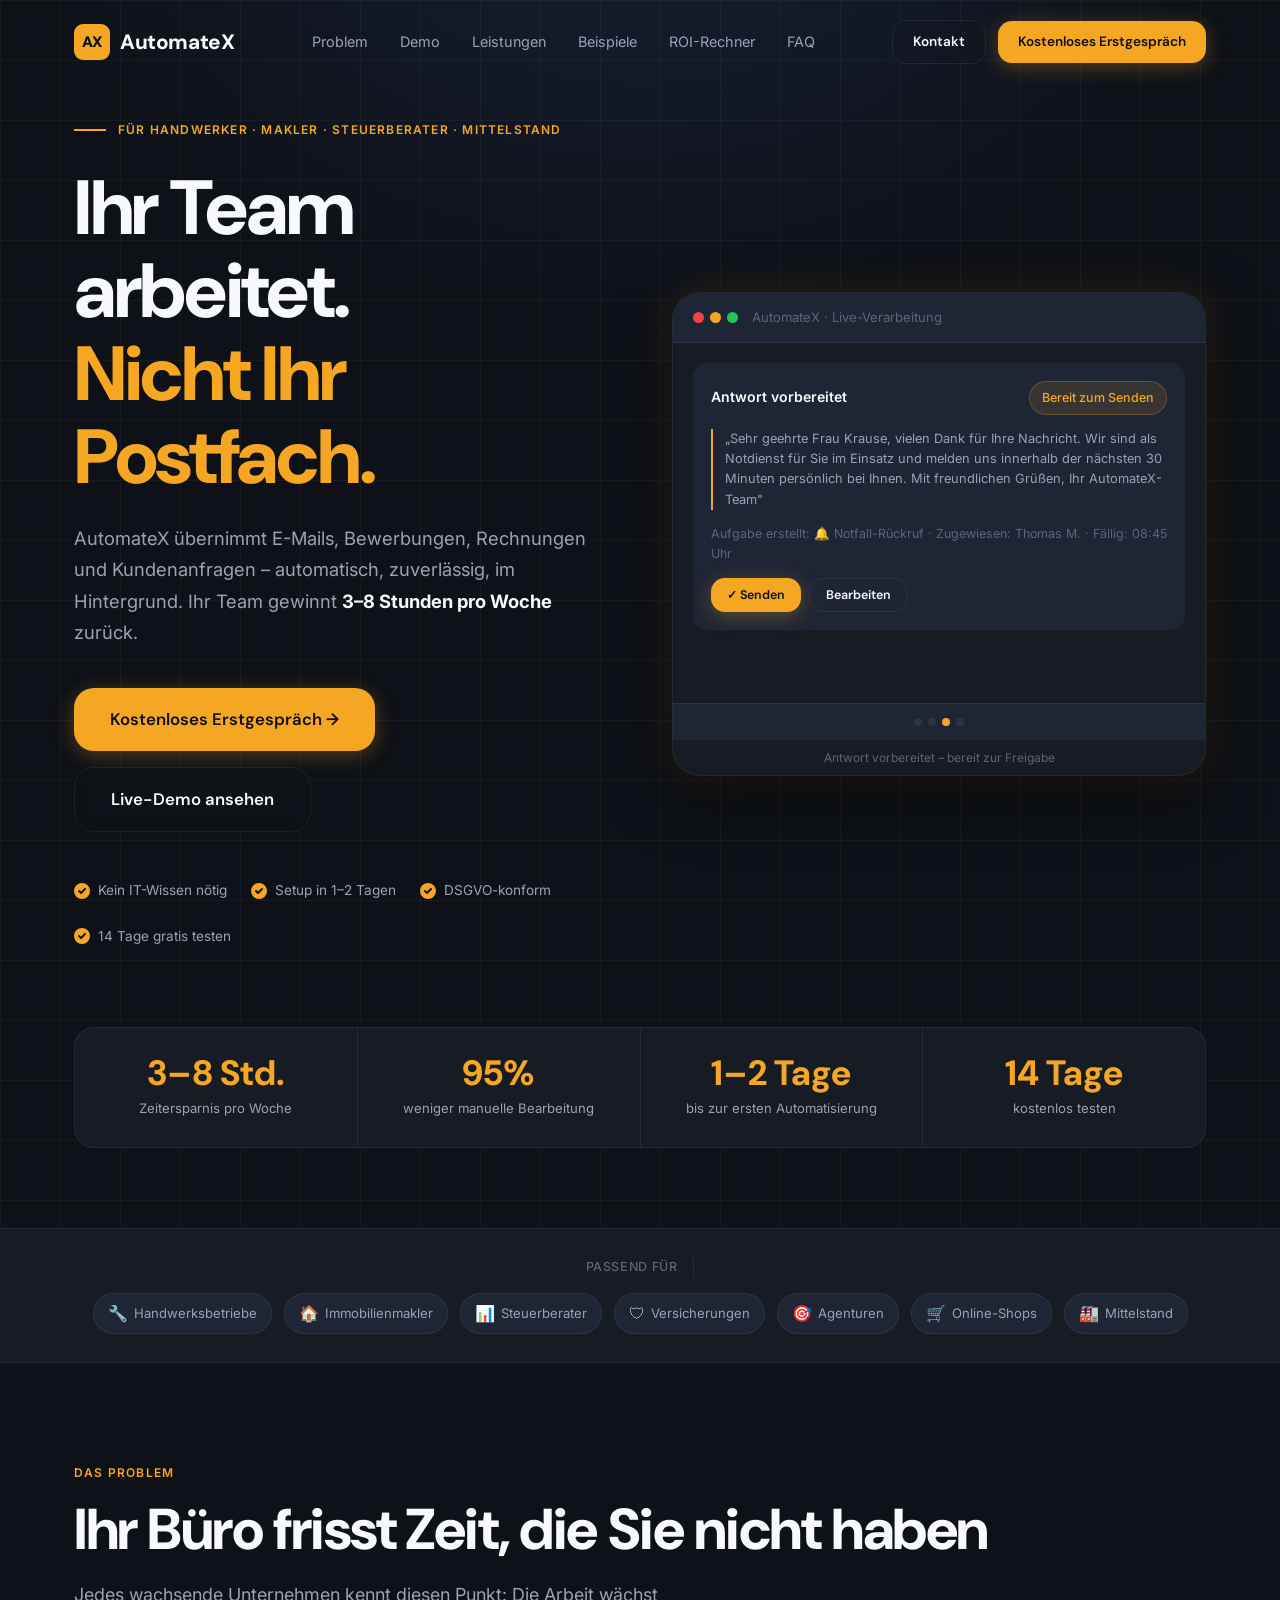
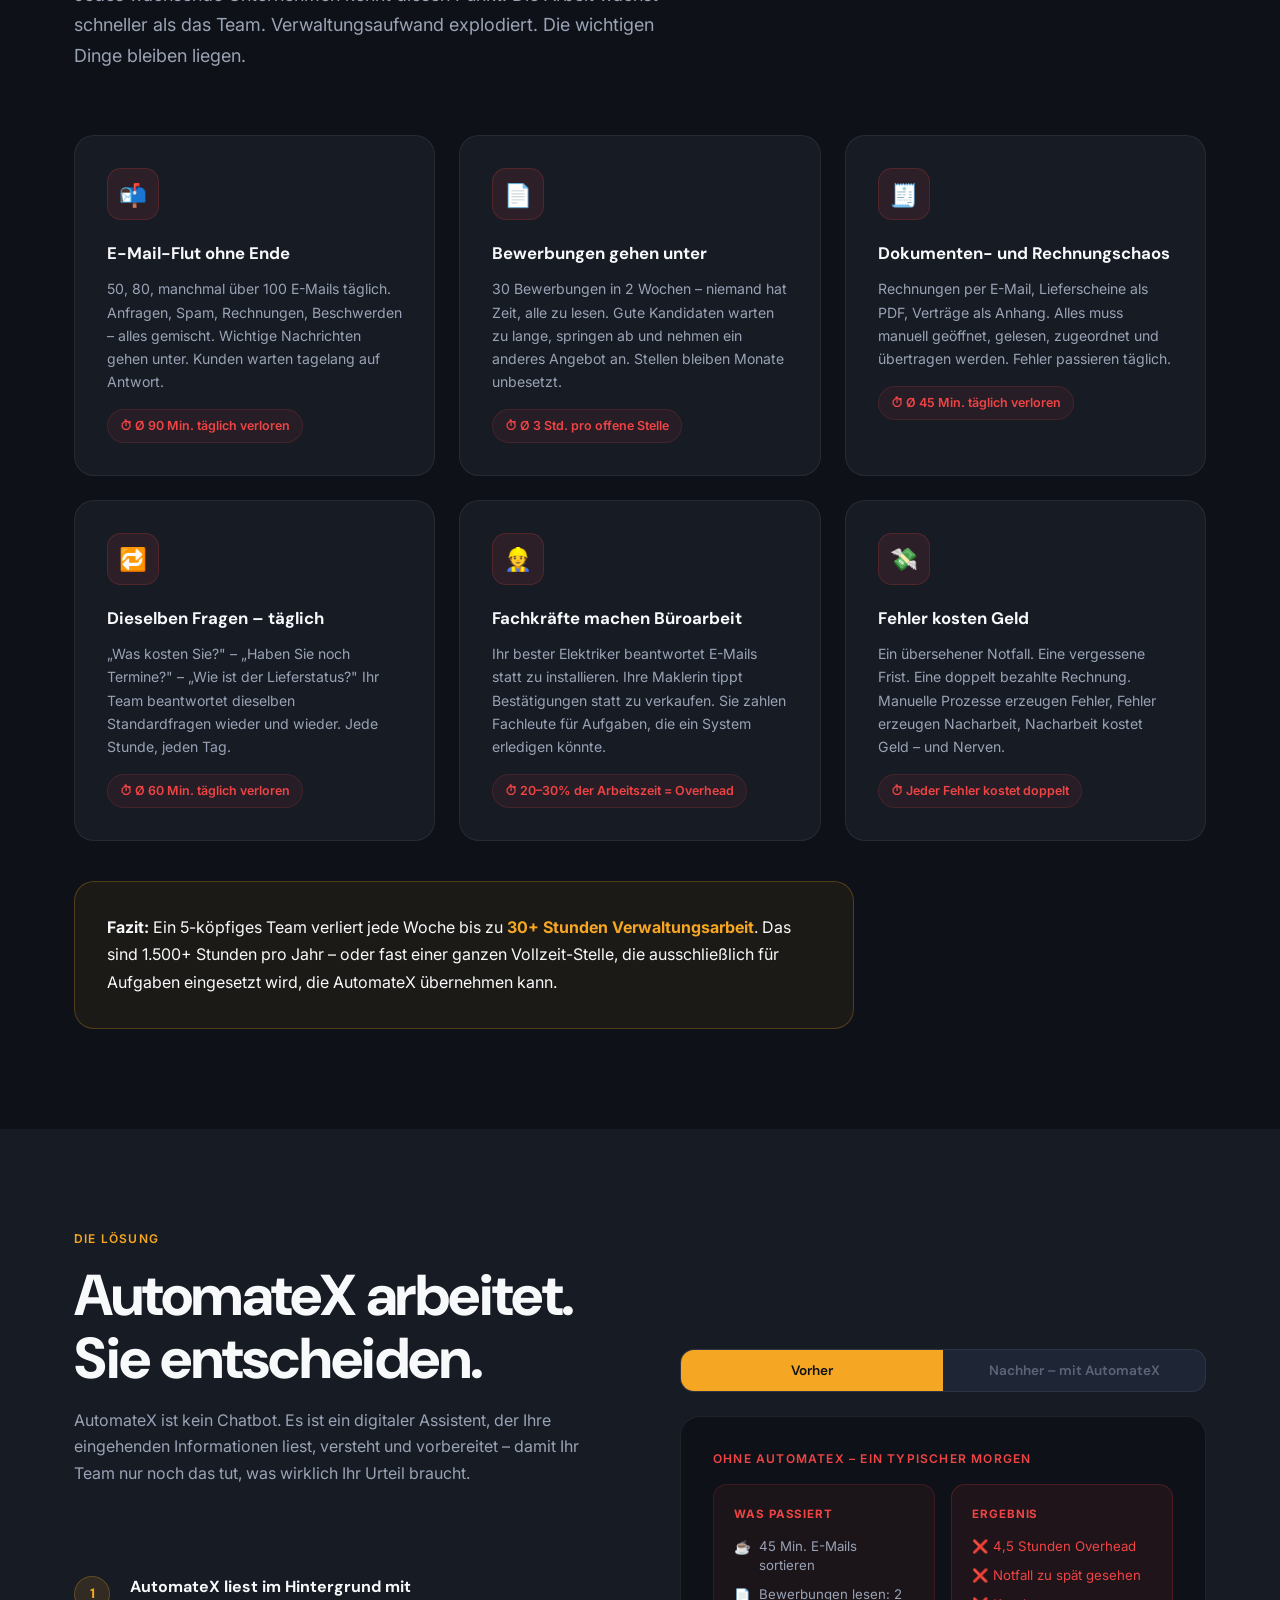
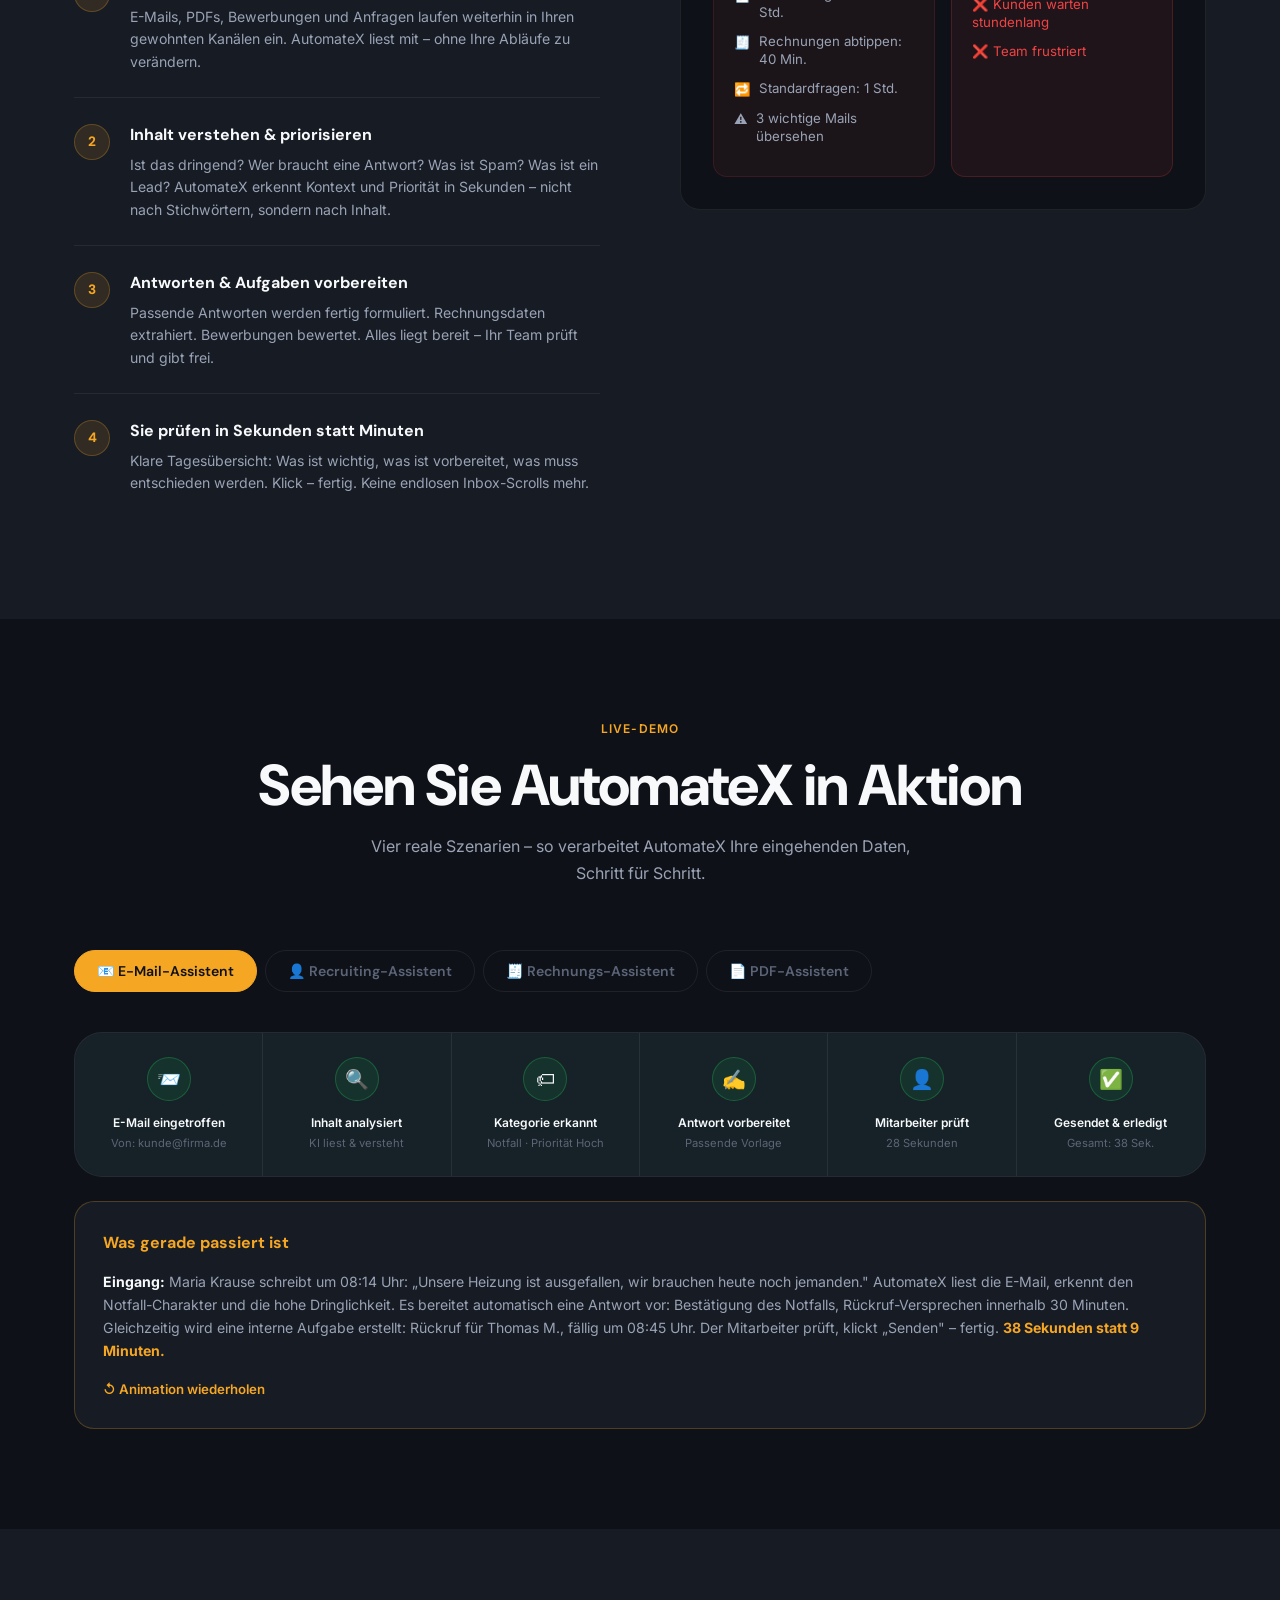
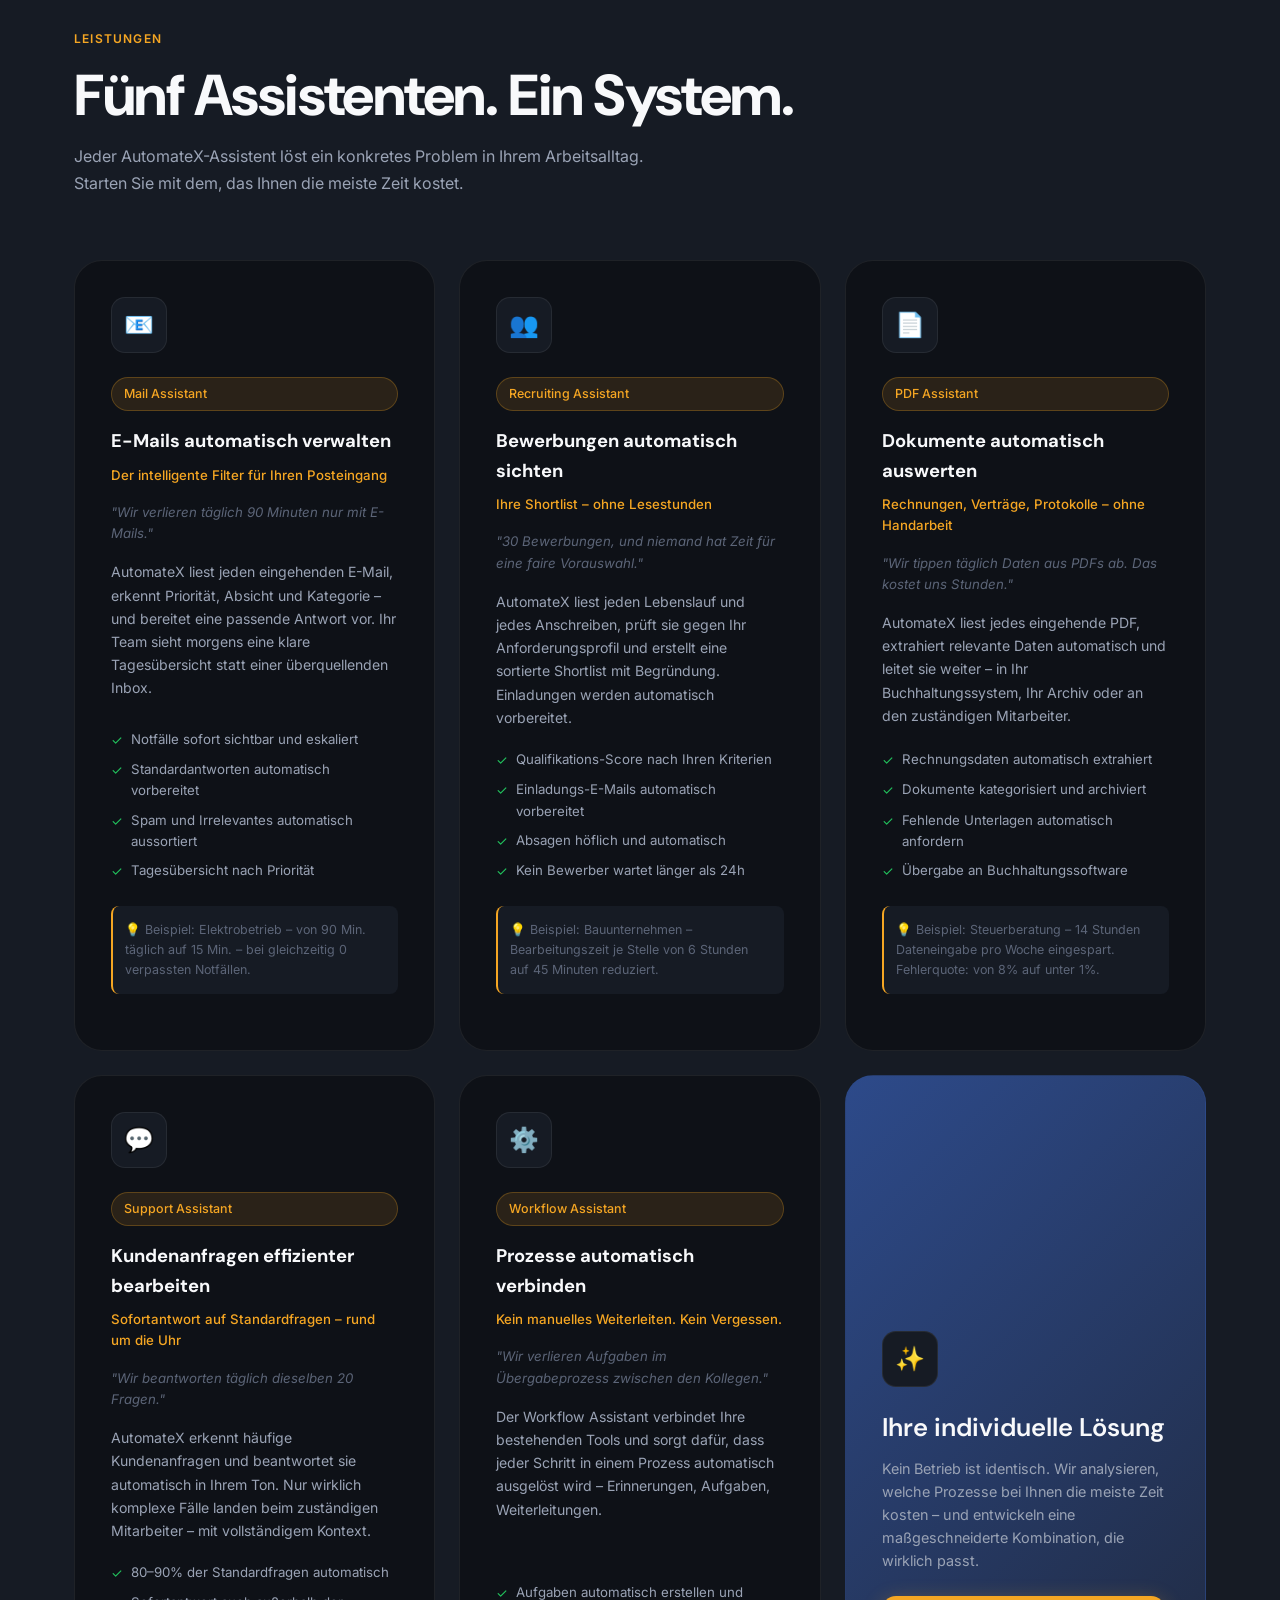
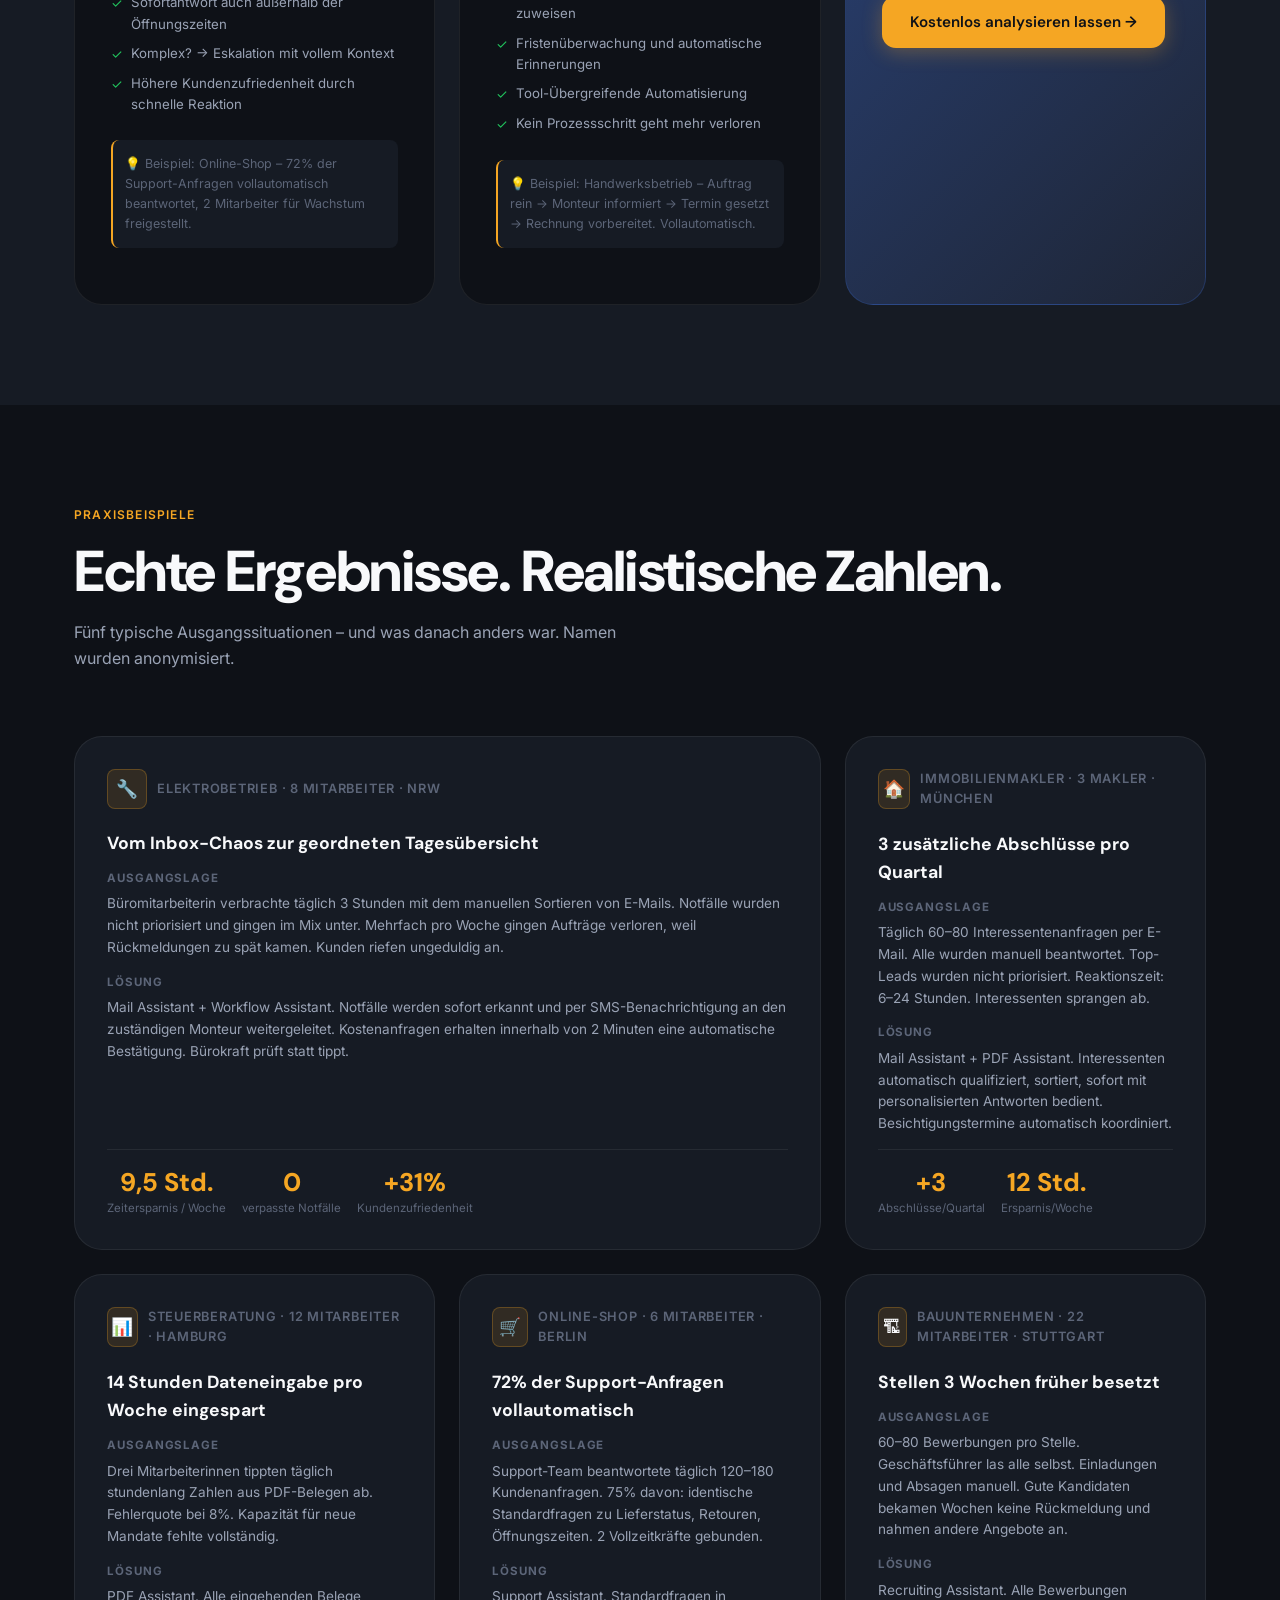
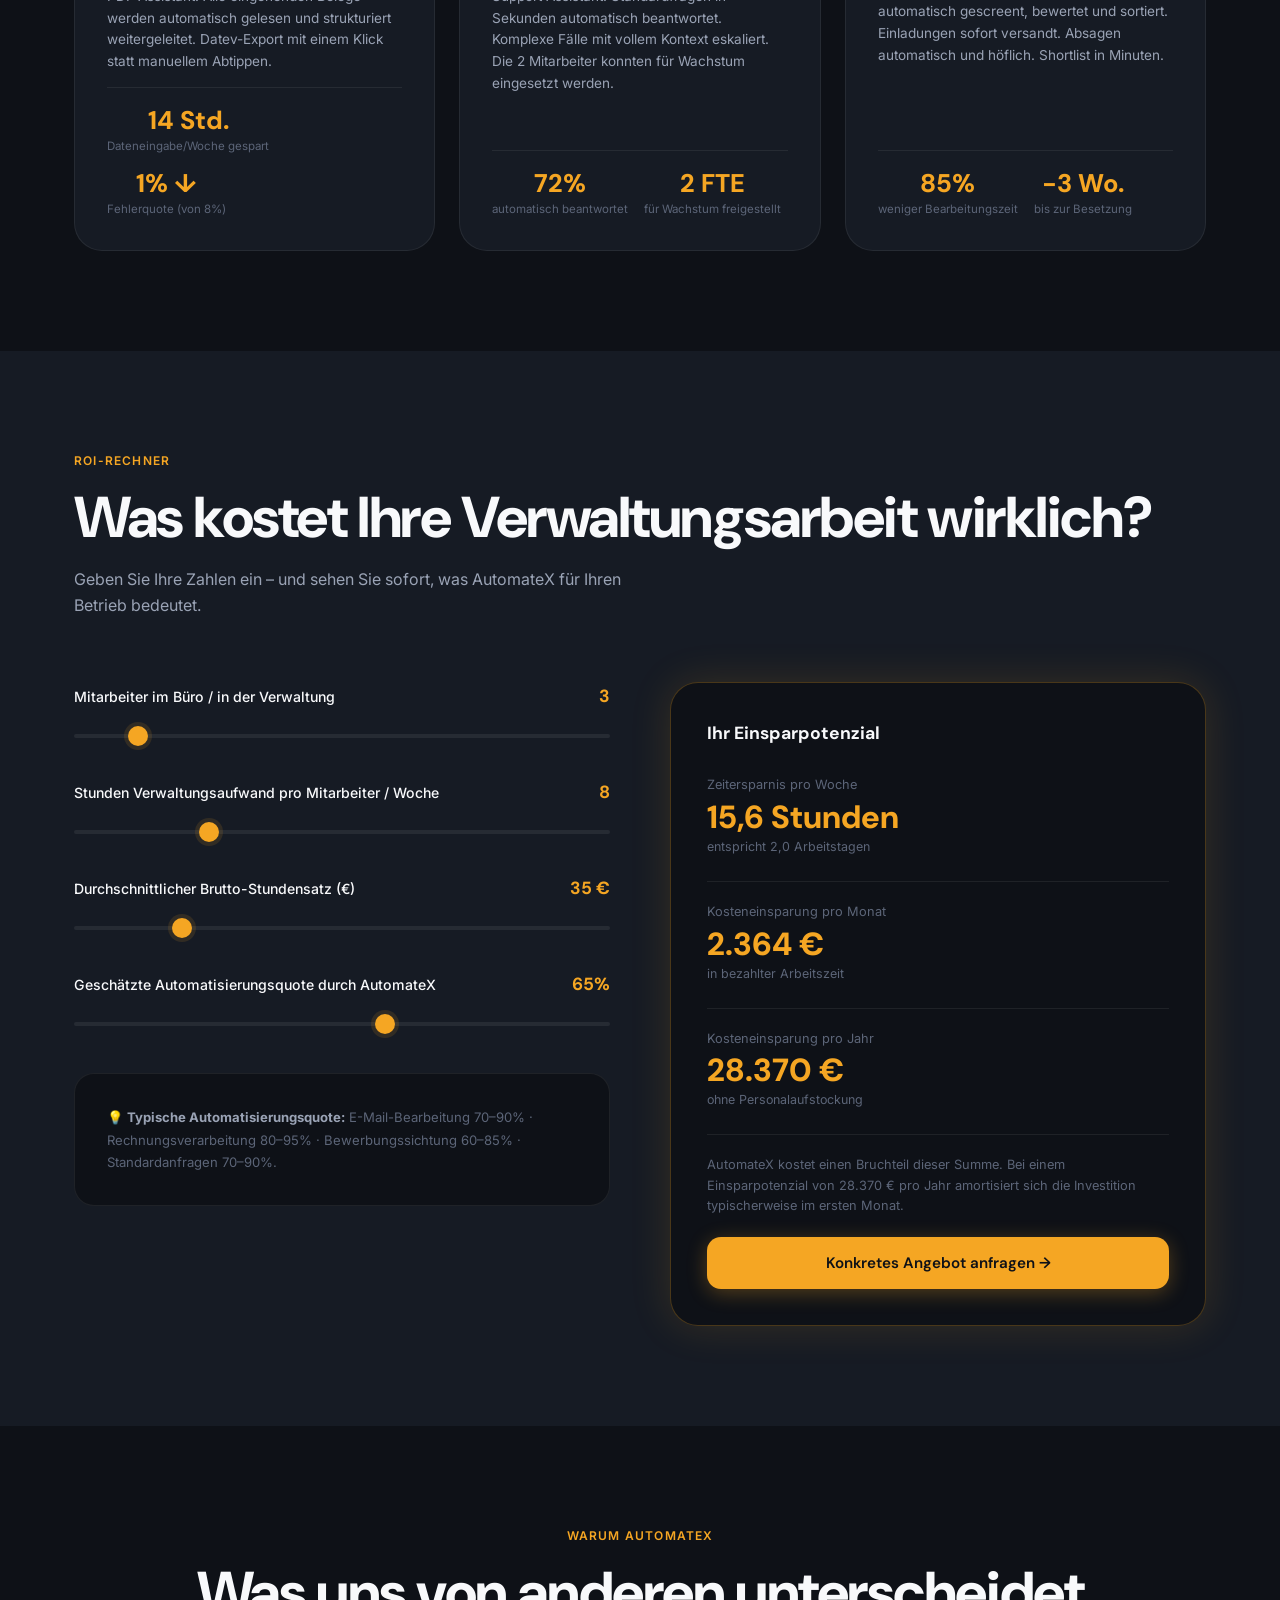
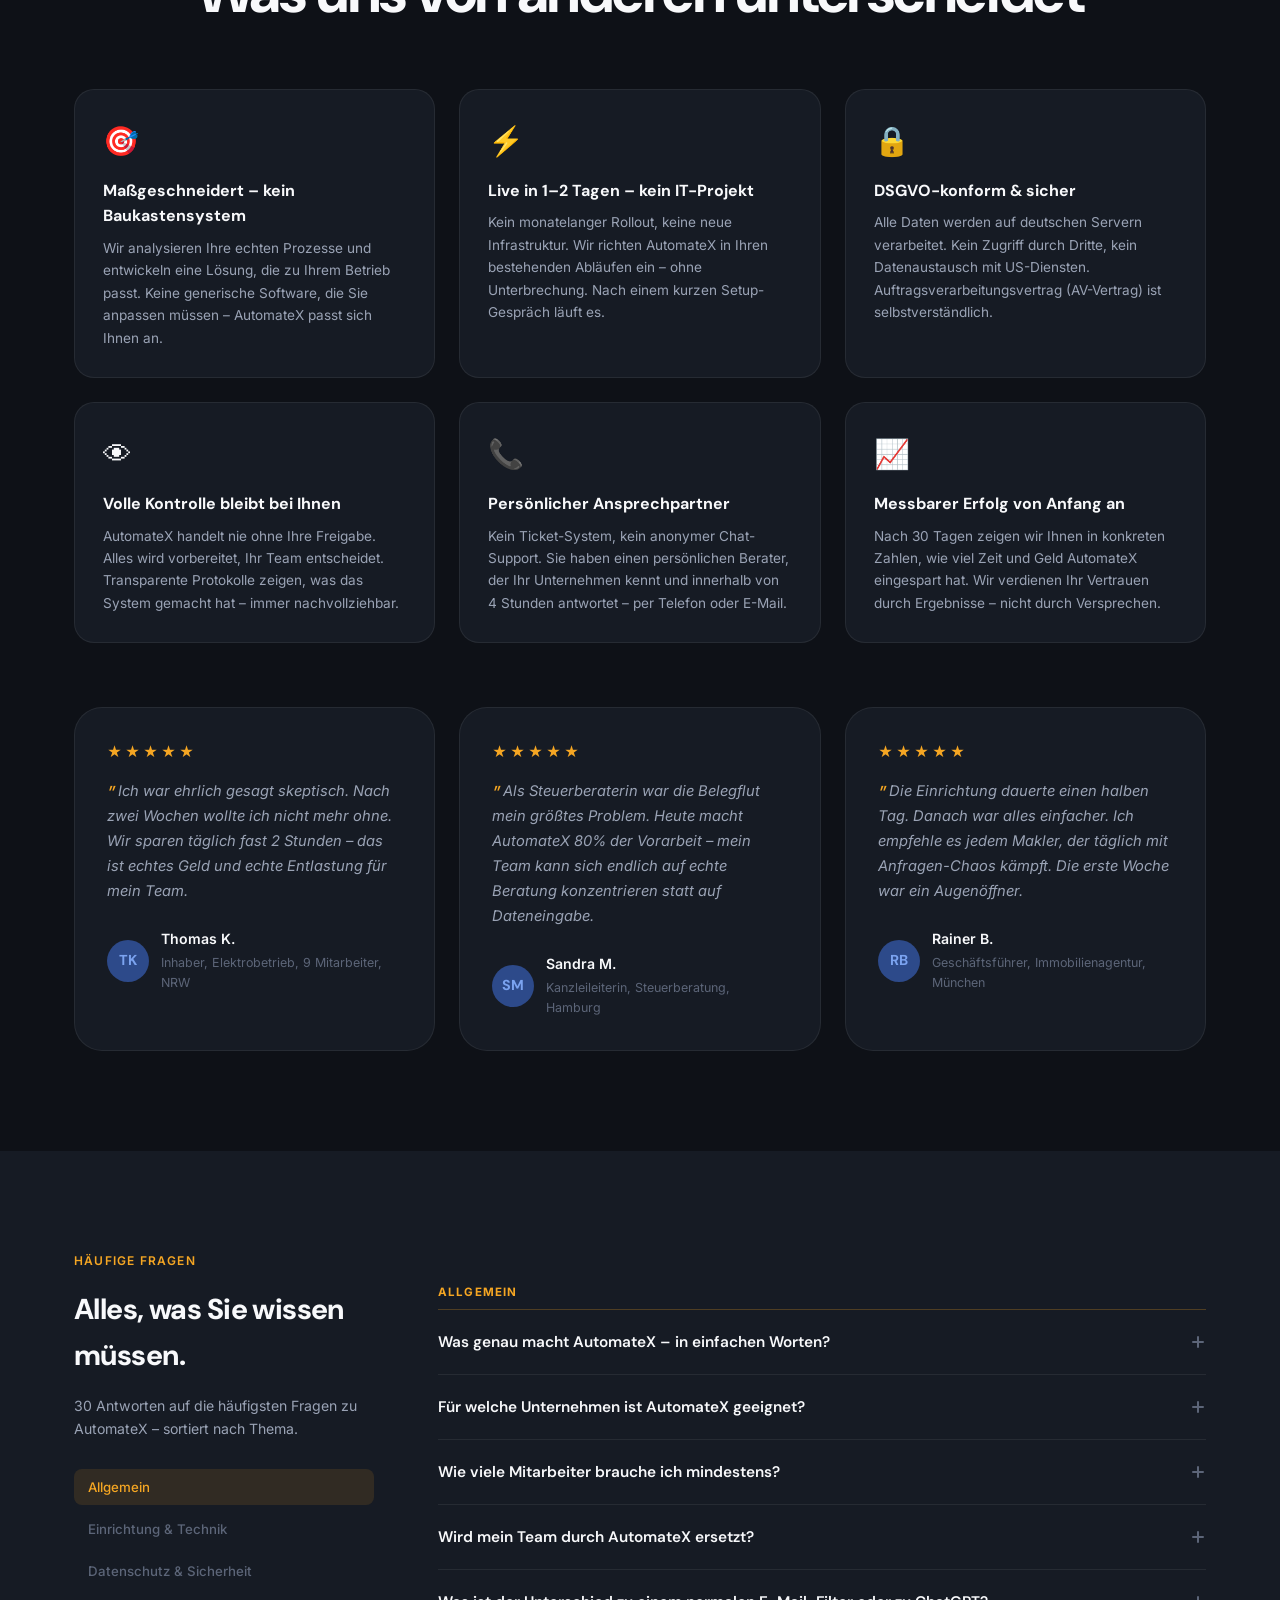
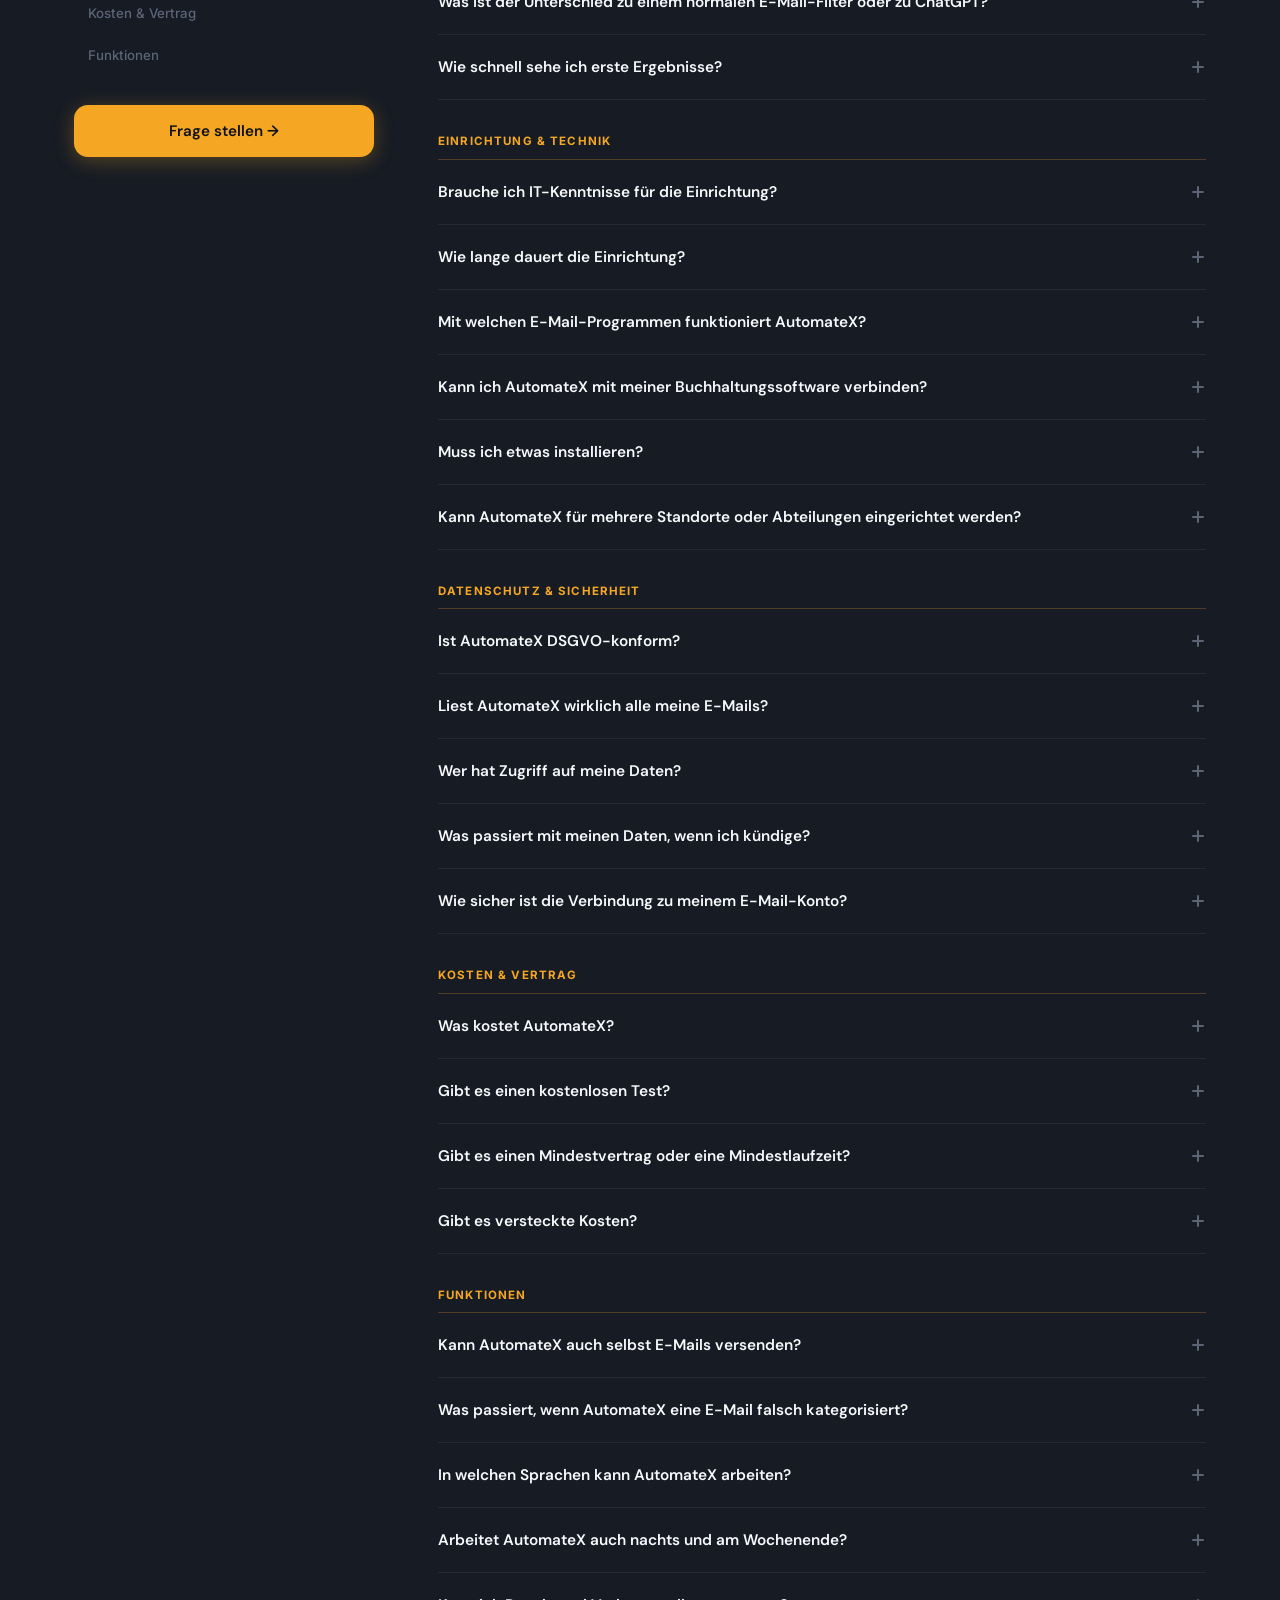
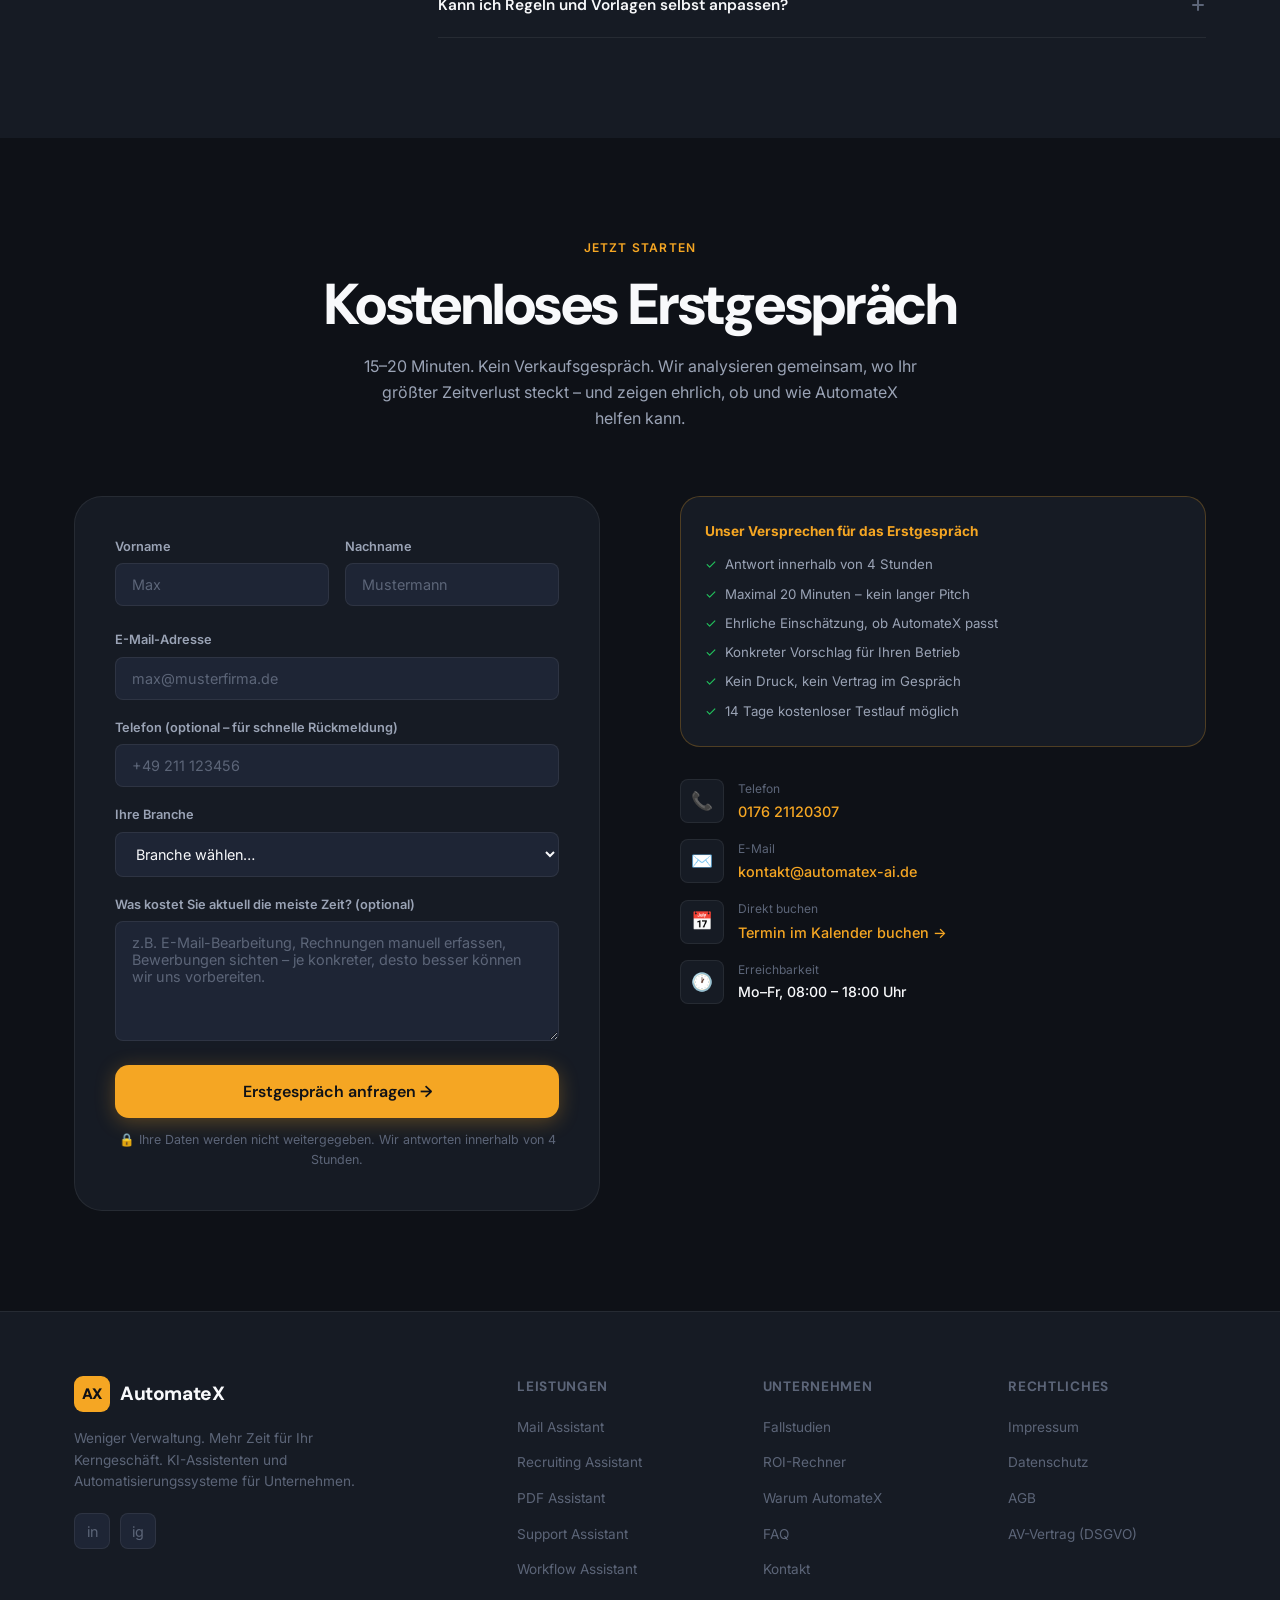
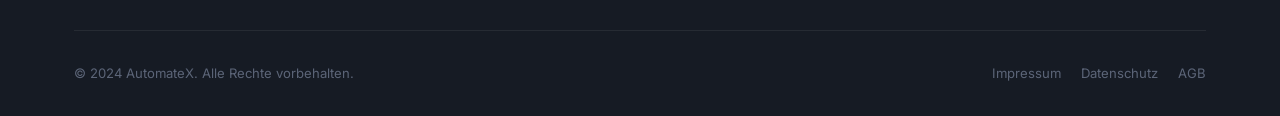
==== index.html @ 07814407 "Add files via upload" ====
<!DOCTYPE html>
<html lang="de">
<head>
  <meta charset="UTF-8" />
  <meta name="viewport" content="width=device-width, initial-scale=1.0" />
  <title>AutomateX – Weniger Verwaltung. Mehr Zeit für Ihr Geschäft.</title>
  <meta name="description" content="AutomateX entwickelt KI-Assistenten für Unternehmen. E-Mails automatisch bearbeiten, Bewerbungen sortieren, Rechnungen auswerten. Jede Woche mehrere Stunden einsparen." />
  <meta name="keywords" content="KI Automatisierung, E-Mail Assistent, Büroautomatisierung, Verwaltung automatisieren, Handwerk Software, AutomateX" />
  <meta property="og:title" content="AutomateX – Weniger Verwaltung. Mehr Zeit für Ihr Geschäft." />
  <meta property="og:description" content="AutomateX automatisiert E-Mails, Bewerbungen, Rechnungen und Kundenanfragen – damit Ihr Team 3–8 Stunden pro Woche zurückgewinnt." />
  <meta property="og:type" content="website" />
  <meta property="og:url" content="https://automatex-ai.de" />
  <link rel="canonical" href="https://automatex-ai.de" />
  <link rel="preconnect" href="https://fonts.googleapis.com" />
  <link rel="preconnect" href="https://fonts.gstatic.com" crossorigin />
  <link href="https://fonts.googleapis.com/css2?family=DM+Sans:opsz,wght@9..40,300;9..40,400;9..40,500;9..40,600;9..40,700;9..40,800&family=Inter:wght@300;400;500;600;700&display=swap" rel="stylesheet" />
  <link rel="stylesheet" href="style.css" />
  <script type="application/ld+json">
  {"@context":"https://schema.org","@type":"Organization","name":"AutomateX","url":"https://automatex-ai.de","description":"KI-Assistenten und Automatisierungssysteme für Unternehmen","email":"kontakt@automatex-ai.de"}
  </script>
</head>
<body>

<!-- ═══════════════════════ NAV ═══════════════════════ -->
<nav id="nav">
  <div class="container">
    <div class="nav-inner">
      <a href="#" class="nav-logo" aria-label="AutomateX Startseite">
        <div class="nav-logo-mark">AX</div>
        AutomateX
      </a>
      <ul class="nav-links" id="navLinks">
        <li><a href="#problem">Problem</a></li>
        <li><a href="#demo">Demo</a></li>
        <li><a href="#services">Leistungen</a></li>
        <li><a href="#cases">Beispiele</a></li>
        <li><a href="#roi">ROI-Rechner</a></li>
        <li><a href="#faq">FAQ</a></li>
      </ul>
      <div class="nav-cta">
        <a href="#contact" class="btn btn-secondary btn-sm">Kontakt</a>
        <a href="#contact" class="btn btn-primary btn-sm">Kostenloses Erstgespräch</a>
      </div>
      <button class="hamburger" id="hamburger" aria-label="Menü öffnen" aria-expanded="false">
        <span></span><span></span><span></span>
      </button>
    </div>
  </div>
</nav>

<nav class="mobile-menu" id="mobileMenu" aria-label="Mobile Navigation">
  <a href="#problem" onclick="closeMobile()">Das Problem</a>
  <a href="#demo" onclick="closeMobile()">Live-Demo</a>
  <a href="#services" onclick="closeMobile()">Leistungen</a>
  <a href="#cases" onclick="closeMobile()">Fallstudien</a>
  <a href="#roi" onclick="closeMobile()">ROI-Rechner</a>
  <a href="#why" onclick="closeMobile()">Warum AutomateX</a>
  <a href="#faq" onclick="closeMobile()">FAQ</a>
  <a href="#contact" class="btn btn-primary" onclick="closeMobile()">Kostenloses Erstgespräch →</a>
</nav>

<!-- ═══════════════════════ HERO ═══════════════════════ -->
<section id="hero">
  <div class="hero-bg"></div>
  <div class="hero-grid"></div>
  <div class="container">
    <div class="hero-inner">
      <div class="hero-layout">

        <!-- Left: Text -->
        <div class="hero-text">
          <div class="hero-eyebrow">
            <div class="hero-eyebrow-line"></div>
            <span class="label">Für Handwerker · Makler · Steuerberater · Mittelstand</span>
          </div>
          <h1 class="display-xl hero-title">
            Ihr Team arbeitet.<br>
            <em>Nicht Ihr Postfach.</em>
          </h1>
          <p class="hero-subtitle">
            AutomateX übernimmt E-Mails, Bewerbungen, Rechnungen und Kundenanfragen – automatisch,
            zuverlässig, im Hintergrund. Ihr Team gewinnt <strong style="color:var(--text-primary)">3–8 Stunden pro Woche</strong> zurück.
          </p>
          <div class="hero-actions">
            <a href="#contact" class="btn btn-primary btn-lg">Kostenloses Erstgespräch →</a>
            <a href="#demo" class="btn btn-secondary btn-lg">Live-Demo ansehen</a>
          </div>
          <div class="hero-trust">
            <div class="hero-trust-item">
              <svg viewBox="0 0 16 16" fill="currentColor"><path d="M8 0a8 8 0 100 16A8 8 0 008 0zm3.707 6.707l-4 4a1 1 0 01-1.414 0l-2-2a1 1 0 011.414-1.414L7 8.586l3.293-3.293a1 1 0 011.414 1.414z"/></svg>
              <span>Kein IT-Wissen nötig</span>
            </div>
            <div class="hero-trust-item">
              <svg viewBox="0 0 16 16" fill="currentColor"><path d="M8 0a8 8 0 100 16A8 8 0 008 0zm3.707 6.707l-4 4a1 1 0 01-1.414 0l-2-2a1 1 0 011.414-1.414L7 8.586l3.293-3.293a1 1 0 011.414 1.414z"/></svg>
              <span>Setup in 1–2 Tagen</span>
            </div>
            <div class="hero-trust-item">
              <svg viewBox="0 0 16 16" fill="currentColor"><path d="M8 0a8 8 0 100 16A8 8 0 008 0zm3.707 6.707l-4 4a1 1 0 01-1.414 0l-2-2a1 1 0 011.414-1.414L7 8.586l3.293-3.293a1 1 0 011.414 1.414z"/></svg>
              <span>DSGVO-konform</span>
            </div>
            <div class="hero-trust-item">
              <svg viewBox="0 0 16 16" fill="currentColor"><path d="M8 0a8 8 0 100 16A8 8 0 008 0zm3.707 6.707l-4 4a1 1 0 01-1.414 0l-2-2a1 1 0 011.414-1.414L7 8.586l3.293-3.293a1 1 0 011.414 1.414z"/></svg>
              <span>14 Tage gratis testen</span>
            </div>
          </div>
        </div>

        <!-- Right: Animated Inbox -->
        <div>
          <div class="hero-inbox" aria-label="Live-Demo der E-Mail-Automatisierung">
            <div class="inbox-titlebar">
              <div class="inbox-dots">
                <div class="inbox-dot inbox-dot-r"></div>
                <div class="inbox-dot inbox-dot-y"></div>
                <div class="inbox-dot inbox-dot-g"></div>
              </div>
              <span class="inbox-title-text">AutomateX · Live-Verarbeitung</span>
            </div>
            <div class="inbox-body">

              <!-- Step 1: Incoming -->
              <div class="inbox-step active" id="inbox-step-1">
                <p style="font-size:0.78rem;color:var(--text-muted);margin-bottom:14px">Montag, 08:14 Uhr – 3 neue E-Mails</p>
                <div class="inbox-mail-item highlight">
                  <div class="inbox-mail-avatar">MK</div>
                  <div class="inbox-mail-meta">
                    <div class="inbox-mail-from">Maria Krause</div>
                    <div class="inbox-mail-subject">🔴 Dringend: Heizungsausfall – bitte heute</div>
                    <div class="inbox-mail-preview">Guten Morgen, seit heute Nacht funktioniert unsere Heizung...</div>
                  </div>
                </div>
                <div class="inbox-mail-item">
                  <div class="inbox-mail-avatar" style="background:var(--slate-light)">TB</div>
                  <div class="inbox-mail-meta">
                    <div class="inbox-mail-from">Thomas Bauer</div>
                    <div class="inbox-mail-subject">Anfrage: Angebot Sanitärinstallation</div>
                    <div class="inbox-mail-preview">Wir planen einen Umbau und benötigen ein Angebot...</div>
                  </div>
                </div>
                <div class="inbox-mail-item">
                  <div class="inbox-mail-avatar" style="background:var(--ink-3);color:var(--text-muted)">NL</div>
                  <div class="inbox-mail-meta">
                    <div class="inbox-mail-from">newsletter@baustoffmarkt.de</div>
                    <div class="inbox-mail-subject">Ihr Oktober-Angebot ist da!</div>
                    <div class="inbox-mail-preview">Sparen Sie bis zu 30% auf alle Werkzeuge...</div>
                  </div>
                </div>
              </div>

              <!-- Step 2: Analysis -->
              <div class="inbox-step" id="inbox-step-2">
                <div class="inbox-processing">
                  <div class="inbox-processing-label">
                    <span style="width:8px;height:8px;border-radius:50%;background:var(--amber);display:inline-block"></span>
                    AutomateX analysiert Ihre E-Mails…
                  </div>
                  <div class="inbox-progress-bar">
                    <div class="inbox-progress-fill"></div>
                  </div>
                  <div class="inbox-tag-list" style="margin-top:16px">
                    <span class="badge badge-amber">🔴 Notfall erkannt</span>
                    <span class="badge" style="background:rgba(34,197,94,0.1);color:var(--success);border:1px solid rgba(34,197,94,0.2)">💼 Lead erkannt</span>
                    <span class="badge" style="background:var(--ink-3);color:var(--text-muted);border:1px solid var(--border)">🗑 Spam</span>
                  </div>
                </div>
                <div style="font-size:0.78rem;color:var(--text-muted);margin-top:12px;line-height:1.6">
                  Inhalt gelesen · Absicht erkannt · Priorität bewertet · Antwort wird vorbereitet…
                </div>
              </div>

              <!-- Step 3: Response Ready -->
              <div class="inbox-step" id="inbox-step-3">
                <div class="inbox-result">
                  <div class="inbox-result-header">
                    <span class="inbox-result-title">Antwort vorbereitet</span>
                    <span class="badge badge-amber">Bereit zum Senden</span>
                  </div>
                  <div class="inbox-reply-preview">
                    „Sehr geehrte Frau Krause, vielen Dank für Ihre Nachricht. Wir sind als Notdienst
                    für Sie im Einsatz und melden uns innerhalb der nächsten 30 Minuten persönlich
                    bei Ihnen. Mit freundlichen Grüßen, Ihr AutomateX-Team"
                  </div>
                  <div style="font-size:0.78rem;color:var(--text-muted);margin-bottom:14px">
                    Aufgabe erstellt: 🔔 Notfall-Rückruf · Zugewiesen: Thomas M. · Fällig: 08:45 Uhr
                  </div>
                  <div class="inbox-action-row">
                    <button class="btn btn-primary btn-sm" style="font-size:0.78rem;padding:8px 16px">✓ Senden</button>
                    <button class="btn btn-secondary btn-sm" style="font-size:0.78rem;padding:8px 16px">Bearbeiten</button>
                  </div>
                </div>
              </div>

              <!-- Step 4: Done -->
              <div class="inbox-step" id="inbox-step-4">
                <div style="text-align:center;padding:24px 0">
                  <div style="font-size:2.5rem;margin-bottom:14px">✅</div>
                  <p style="font-weight:700;font-size:1rem;margin-bottom:8px">Erledigt in 38 Sekunden</p>
                  <p style="font-size:0.83rem;color:var(--text-secondary);margin-bottom:20px">Ohne AutomateX: ca. 9–12 Minuten manuell</p>
                  <div style="display:flex;gap:10px;justify-content:center;flex-wrap:wrap">
                    <span class="badge badge-green">✓ Notfall beantwortet</span>
                    <span class="badge badge-green">✓ Lead notiert</span>
                    <span class="badge badge-green">✓ Spam archiviert</span>
                  </div>
                </div>
              </div>

            </div>
            <div class="inbox-progress-steps" role="tablist" aria-label="Demo-Schritte">
              <div class="inbox-step-dot active" data-step="1" role="tab" aria-label="Schritt 1"></div>
              <div class="inbox-step-dot" data-step="2" role="tab" aria-label="Schritt 2"></div>
              <div class="inbox-step-dot" data-step="3" role="tab" aria-label="Schritt 3"></div>
              <div class="inbox-step-dot" data-step="4" role="tab" aria-label="Schritt 4"></div>
            </div>
            <div class="inbox-step-label" id="stepLabel">Posteingang – 3 neue E-Mails</div>
          </div>
        </div>

      </div><!-- /hero-layout -->

      <!-- Stats row -->
      <div class="hero-stats reveal">
        <div class="hero-stat">
          <div class="hero-stat-num">3–8 Std.</div>
          <div class="hero-stat-label">Zeitersparnis pro Woche</div>
        </div>
        <div class="hero-stat">
          <div class="hero-stat-num">95%</div>
          <div class="hero-stat-label">weniger manuelle Bearbeitung</div>
        </div>
        <div class="hero-stat">
          <div class="hero-stat-num">1–2 Tage</div>
          <div class="hero-stat-label">bis zur ersten Automatisierung</div>
        </div>
        <div class="hero-stat">
          <div class="hero-stat-num">14 Tage</div>
          <div class="hero-stat-label">kostenlos testen</div>
        </div>
      </div>

    </div><!-- /hero-inner -->
  </div>
</section>

<!-- ═══════════════════════ TRUST BAR ═══════════════════════ -->
<div id="trust-bar">
  <div class="container">
    <div class="trust-bar-inner">
      <span class="trust-bar-label">Passend für</span>
      <div class="trust-bar-divider"></div>
      <div class="trust-bar-items">
        <div class="trust-bar-item"><span class="trust-bar-item-icon">🔧</span> Handwerksbetriebe</div>
        <div class="trust-bar-item"><span class="trust-bar-item-icon">🏠</span> Immobilienmakler</div>
        <div class="trust-bar-item"><span class="trust-bar-item-icon">📊</span> Steuerberater</div>
        <div class="trust-bar-item"><span class="trust-bar-item-icon">🛡</span> Versicherungen</div>
        <div class="trust-bar-item"><span class="trust-bar-item-icon">🎯</span> Agenturen</div>
        <div class="trust-bar-item"><span class="trust-bar-item-icon">🛒</span> Online-Shops</div>
        <div class="trust-bar-item"><span class="trust-bar-item-icon">🏭</span> Mittelstand</div>
      </div>
    </div>
  </div>
</div>

<!-- ═══════════════════════ PROBLEM ═══════════════════════ -->
<section id="problem" class="section">
  <div class="container">
    <div class="section-header reveal">
      <div class="label">Das Problem</div>
      <h2 class="display-lg" style="margin-top:14px">Ihr Büro frisst Zeit, die Sie nicht haben</h2>
      <p class="body-lg" style="margin-top:18px;max-width:600px">
        Jedes wachsende Unternehmen kennt diesen Punkt: Die Arbeit wächst schneller als das Team.
        Verwaltungsaufwand explodiert. Die wichtigen Dinge bleiben liegen.
      </p>
    </div>
    <div class="problem-cards">
      <div class="problem-card reveal">
        <div class="problem-icon">📬</div>
        <h3 class="problem-title">E-Mail-Flut ohne Ende</h3>
        <p class="problem-text">50, 80, manchmal über 100 E-Mails täglich. Anfragen, Spam, Rechnungen, Beschwerden – alles gemischt. Wichtige Nachrichten gehen unter. Kunden warten tagelang auf Antwort.</p>
        <span class="problem-cost">⏱ Ø 90 Min. täglich verloren</span>
      </div>
      <div class="problem-card reveal reveal-delay-1">
        <div class="problem-icon">📄</div>
        <h3 class="problem-title">Bewerbungen gehen unter</h3>
        <p class="problem-text">30 Bewerbungen in 2 Wochen – niemand hat Zeit, alle zu lesen. Gute Kandidaten warten zu lange, springen ab und nehmen ein anderes Angebot an. Stellen bleiben Monate unbesetzt.</p>
        <span class="problem-cost">⏱ Ø 3 Std. pro offene Stelle</span>
      </div>
      <div class="problem-card reveal reveal-delay-2">
        <div class="problem-icon">🧾</div>
        <h3 class="problem-title">Dokumenten- und Rechnungschaos</h3>
        <p class="problem-text">Rechnungen per E-Mail, Lieferscheine als PDF, Verträge als Anhang. Alles muss manuell geöffnet, gelesen, zugeordnet und übertragen werden. Fehler passieren täglich.</p>
        <span class="problem-cost">⏱ Ø 45 Min. täglich verloren</span>
      </div>
      <div class="problem-card reveal">
        <div class="problem-icon">🔁</div>
        <h3 class="problem-title">Dieselben Fragen – täglich</h3>
        <p class="problem-text">„Was kosten Sie?" – „Haben Sie noch Termine?" – „Wie ist der Lieferstatus?" Ihr Team beantwortet dieselben Standardfragen wieder und wieder. Jede Stunde, jeden Tag.</p>
        <span class="problem-cost">⏱ Ø 60 Min. täglich verloren</span>
      </div>
      <div class="problem-card reveal reveal-delay-1">
        <div class="problem-icon">👷</div>
        <h3 class="problem-title">Fachkräfte machen Büroarbeit</h3>
        <p class="problem-text">Ihr bester Elektriker beantwortet E-Mails statt zu installieren. Ihre Maklerin tippt Bestätigungen statt zu verkaufen. Sie zahlen Fachleute für Aufgaben, die ein System erledigen könnte.</p>
        <span class="problem-cost">⏱ 20–30% der Arbeitszeit = Overhead</span>
      </div>
      <div class="problem-card reveal reveal-delay-2">
        <div class="problem-icon">💸</div>
        <h3 class="problem-title">Fehler kosten Geld</h3>
        <p class="problem-text">Ein übersehener Notfall. Eine vergessene Frist. Eine doppelt bezahlte Rechnung. Manuelle Prozesse erzeugen Fehler, Fehler erzeugen Nacharbeit, Nacharbeit kostet Geld – und Nerven.</p>
        <span class="problem-cost">⏱ Jeder Fehler kostet doppelt</span>
      </div>
    </div>
    <div class="card card-amber reveal" style="margin-top:40px;max-width:780px">
      <p style="font-size:1rem;line-height:1.7">
        <strong style="color:var(--text-primary)">Fazit:</strong>
        Ein 5-köpfiges Team verliert jede Woche bis zu
        <strong style="color:var(--amber)">30+ Stunden Verwaltungsarbeit</strong>.
        Das sind 1.500+ Stunden pro Jahr – oder fast einer ganzen Vollzeit-Stelle,
        die ausschließlich für Aufgaben eingesetzt wird, die AutomateX übernehmen kann.
      </p>
    </div>
  </div>
</section>

<!-- ═══════════════════════ SOLUTION ═══════════════════════ -->
<section id="solution" class="section" style="background:var(--ink-2)">
  <div class="container">
    <div class="solution-layout">
      <div>
        <div class="section-header reveal">
          <div class="label">Die Lösung</div>
          <h2 class="display-lg" style="margin-top:14px">AutomateX arbeitet. Sie entscheiden.</h2>
          <p class="body-md" style="margin-top:16px">
            AutomateX ist kein Chatbot. Es ist ein digitaler Assistent, der Ihre eingehenden
            Informationen liest, versteht und vorbereitet – damit Ihr Team nur noch das tut,
            was wirklich Ihr Urteil braucht.
          </p>
        </div>
        <div class="solution-steps">
          <div class="solution-step reveal">
            <div class="solution-step-num">1</div>
            <div class="solution-step-content">
              <div class="solution-step-title">AutomateX liest im Hintergrund mit</div>
              <p class="solution-step-text">E-Mails, PDFs, Bewerbungen und Anfragen laufen weiterhin in Ihren gewohnten Kanälen ein. AutomateX liest mit – ohne Ihre Abläufe zu verändern.</p>
            </div>
          </div>
          <div class="solution-step reveal reveal-delay-1">
            <div class="solution-step-num">2</div>
            <div class="solution-step-content">
              <div class="solution-step-title">Inhalt verstehen & priorisieren</div>
              <p class="solution-step-text">Ist das dringend? Wer braucht eine Antwort? Was ist Spam? Was ist ein Lead? AutomateX erkennt Kontext und Priorität in Sekunden – nicht nach Stichwörtern, sondern nach Inhalt.</p>
            </div>
          </div>
          <div class="solution-step reveal reveal-delay-2">
            <div class="solution-step-num">3</div>
            <div class="solution-step-content">
              <div class="solution-step-title">Antworten & Aufgaben vorbereiten</div>
              <p class="solution-step-text">Passende Antworten werden fertig formuliert. Rechnungsdaten extrahiert. Bewerbungen bewertet. Alles liegt bereit – Ihr Team prüft und gibt frei.</p>
            </div>
          </div>
          <div class="solution-step reveal reveal-delay-3">
            <div class="solution-step-num">4</div>
            <div class="solution-step-content">
              <div class="solution-step-title">Sie prüfen in Sekunden statt Minuten</div>
              <p class="solution-step-text">Klare Tagesübersicht: Was ist wichtig, was ist vorbereitet, was muss entschieden werden. Klick – fertig. Keine endlosen Inbox-Scrolls mehr.</p>
            </div>
          </div>
        </div>
      </div>
      <div class="solution-visual">
        <div class="toggle-wrapper reveal">
          <button class="toggle-btn active" id="toggle-before" onclick="switchToggle('before')">Vorher</button>
          <button class="toggle-btn" id="toggle-after" onclick="switchToggle('after')">Nachher – mit AutomateX</button>
        </div>
        <div class="toggle-content active" id="content-before">
          <div class="card card-dark">
            <p class="label" style="color:#EF4444;margin-bottom:16px">Ohne AutomateX – ein typischer Morgen</p>
            <div class="before-after">
              <div class="before-col">
                <div class="ba-label">Was passiert</div>
                <div class="ba-item"><span class="ba-icon">☕</span>45 Min. E-Mails sortieren</div>
                <div class="ba-item"><span class="ba-icon">📄</span>Bewerbungen lesen: 2 Std.</div>
                <div class="ba-item"><span class="ba-icon">🧾</span>Rechnungen abtippen: 40 Min.</div>
                <div class="ba-item"><span class="ba-icon">🔁</span>Standardfragen: 1 Std.</div>
                <div class="ba-item"><span class="ba-icon">⚠️</span>3 wichtige Mails übersehen</div>
              </div>
              <div class="before-col" style="background:rgba(239,68,68,0.08);border:1px solid rgba(239,68,68,0.2)">
                <div class="ba-label" style="color:#EF4444">Ergebnis</div>
                <div class="ba-item" style="color:#EF4444">❌ 4,5 Stunden Overhead</div>
                <div class="ba-item" style="color:#EF4444">❌ Notfall zu spät gesehen</div>
                <div class="ba-item" style="color:#EF4444">❌ Kunden warten stundenlang</div>
                <div class="ba-item" style="color:#EF4444">❌ Team frustriert</div>
              </div>
            </div>
          </div>
        </div>
        <div class="toggle-content" id="content-after">
          <div class="card card-amber">
            <p class="label" style="color:var(--success);margin-bottom:16px">Mit AutomateX – derselbe Morgen</p>
            <div class="before-after">
              <div class="after-col">
                <div class="ba-label">Was passiert</div>
                <div class="ba-item"><span class="ba-icon">✅</span>Tagesübersicht: 5 Min.</div>
                <div class="ba-item"><span class="ba-icon">✅</span>Bewerbungen vorsortiert: 20 Min.</div>
                <div class="ba-item"><span class="ba-icon">✅</span>Rechnungsdaten automatisch extrahiert</div>
                <div class="ba-item"><span class="ba-icon">✅</span>Standardfragen automatisch beantwortet</div>
                <div class="ba-item"><span class="ba-icon">✅</span>Notfall sofort eskaliert</div>
              </div>
              <div class="after-col">
                <div class="ba-label">Ergebnis</div>
                <div class="ba-item"><span style="color:var(--success)">✓</span> 35 Minuten statt 4,5 Stunden</div>
                <div class="ba-item"><span style="color:var(--success)">✓</span> Kein Notfall geht verloren</div>
                <div class="ba-item"><span style="color:var(--success)">✓</span> Kunden bekommen sofort Antwort</div>
                <div class="ba-item"><span style="color:var(--success)">✓</span> Team fokussiert auf echte Arbeit</div>
              </div>
            </div>
          </div>
        </div>
      </div>
    </div>
  </div>
</section>

<!-- ═══════════════════════ LIVE DEMO ═══════════════════════ -->
<section id="demo" class="section">
  <div class="container">
    <div class="section-header center reveal">
      <div class="label">Live-Demo</div>
      <h2 class="display-lg" style="margin-top:14px">Sehen Sie AutomateX in Aktion</h2>
      <p class="body-md" style="margin-top:16px;max-width:560px;margin-left:auto;margin-right:auto">Vier reale Szenarien – so verarbeitet AutomateX Ihre eingehenden Daten, Schritt für Schritt.</p>
    </div>

    <div class="demo-tabs reveal">
      <button class="demo-tab active" data-demo="email">📧 E-Mail-Assistent</button>
      <button class="demo-tab" data-demo="recruiting">👤 Recruiting-Assistent</button>
      <button class="demo-tab" data-demo="invoice">🧾 Rechnungs-Assistent</button>
      <button class="demo-tab" data-demo="pdf">📄 PDF-Assistent</button>
    </div>

    <!-- E-Mail Demo -->
    <div class="demo-panel active" id="demo-email">
      <div class="demo-flow" id="flow-email">
        <div class="demo-flow-step" data-step-idx="0">
          <div class="demo-step-icon">📨</div>
          <div class="demo-step-name">E-Mail eingetroffen</div>
          <div class="demo-step-detail">Von: kunde@firma.de</div>
        </div>
        <div class="demo-flow-step" data-step-idx="1">
          <div class="demo-step-icon">🔍</div>
          <div class="demo-step-name">Inhalt analysiert</div>
          <div class="demo-step-detail">KI liest & versteht</div>
        </div>
        <div class="demo-flow-step" data-step-idx="2">
          <div class="demo-step-icon">🏷</div>
          <div class="demo-step-name">Kategorie erkannt</div>
          <div class="demo-step-detail">Notfall · Priorität Hoch</div>
        </div>
        <div class="demo-flow-step" data-step-idx="3">
          <div class="demo-step-icon">✍️</div>
          <div class="demo-step-name">Antwort vorbereitet</div>
          <div class="demo-step-detail">Passende Vorlage</div>
        </div>
        <div class="demo-flow-step" data-step-idx="4">
          <div class="demo-step-icon">👤</div>
          <div class="demo-step-name">Mitarbeiter prüft</div>
          <div class="demo-step-detail">28 Sekunden</div>
        </div>
        <div class="demo-flow-step" data-step-idx="5">
          <div class="demo-step-icon">✅</div>
          <div class="demo-step-name">Gesendet & erledigt</div>
          <div class="demo-step-detail">Gesamt: 38 Sek.</div>
        </div>
      </div>
      <div class="demo-detail-box reveal">
        <div class="demo-detail-title">Was gerade passiert ist</div>
        <div class="demo-detail-body">
          <strong style="color:var(--text-primary)">Eingang:</strong> Maria Krause schreibt um 08:14 Uhr: „Unsere Heizung ist ausgefallen, wir brauchen heute noch jemanden." AutomateX liest die E-Mail, erkennt den Notfall-Charakter und die hohe Dringlichkeit. Es bereitet automatisch eine Antwort vor: Bestätigung des Notfalls, Rückruf-Versprechen innerhalb 30 Minuten. Gleichzeitig wird eine interne Aufgabe erstellt: Rückruf für Thomas M., fällig um 08:45 Uhr. Der Mitarbeiter prüft, klickt „Senden" – fertig. <strong style="color:var(--amber)">38 Sekunden statt 9 Minuten.</strong>
        </div>
        <div class="demo-replay" onclick="runDemoAnimation('flow-email')">↺ Animation wiederholen</div>
      </div>
    </div>

    <!-- Recruiting Demo -->
    <div class="demo-panel" id="demo-recruiting">
      <div class="demo-flow" id="flow-recruiting">
        <div class="demo-flow-step" data-step-idx="0">
          <div class="demo-step-icon">📋</div>
          <div class="demo-step-name">Bewerbung eingegangen</div>
          <div class="demo-step-detail">PDF-Anhang erkannt</div>
        </div>
        <div class="demo-flow-step" data-step-idx="1">
          <div class="demo-step-icon">📖</div>
          <div class="demo-step-name">Lebenslauf gelesen</div>
          <div class="demo-step-detail">CV & Anschreiben</div>
        </div>
        <div class="demo-flow-step" data-step-idx="2">
          <div class="demo-step-icon">📊</div>
          <div class="demo-step-name">Qualifikationen bewertet</div>
          <div class="demo-step-detail">Score: 89/100</div>
        </div>
        <div class="demo-flow-step" data-step-idx="3">
          <div class="demo-step-icon">✍️</div>
          <div class="demo-step-name">Einladung vorbereitet</div>
          <div class="demo-step-detail">Terminvorschlag fertig</div>
        </div>
        <div class="demo-flow-step" data-step-idx="4">
          <div class="demo-step-icon">👤</div>
          <div class="demo-step-name">HR prüft</div>
          <div class="demo-step-detail">45 Sekunden</div>
        </div>
        <div class="demo-flow-step" data-step-idx="5">
          <div class="demo-step-icon">✅</div>
          <div class="demo-step-name">Bewerber eingeladen</div>
          <div class="demo-step-detail">Sofort – keine Verzögerung</div>
        </div>
      </div>
      <div class="demo-detail-box reveal">
        <div class="demo-detail-title">Was gerade passiert ist</div>
        <div class="demo-detail-body">
          <strong style="color:var(--text-primary)">Eingang:</strong> Anna Müller bewirbt sich als Elektrikerin. AutomateX liest Lebenslauf und Anschreiben, prüft Ausbildung (✓ Elektrotechnikerin IHK), Berufserfahrung (✓ 6 Jahre), Führerschein (✓ Klasse B) und Verfügbarkeit gegen Ihr Anforderungsprofil. Score: 89/100. Empfehlung: Einladen. Einladungsmail automatisch vorbereitet mit drei Terminvorschlägen. HR-Leiter prüft, klickt Bestätigen. <strong style="color:var(--amber)">45 Sekunden statt 25 Minuten.</strong> Bei 30 Bewerbungen: 12 Stunden → 22 Minuten.
        </div>
        <div class="demo-replay" onclick="runDemoAnimation('flow-recruiting')">↺ Animation wiederholen</div>
      </div>
    </div>

    <!-- Invoice Demo -->
    <div class="demo-panel" id="demo-invoice">
      <div class="demo-flow" id="flow-invoice">
        <div class="demo-flow-step" data-step-idx="0">
          <div class="demo-step-icon">📨</div>
          <div class="demo-step-name">E-Mail mit Anhang</div>
          <div class="demo-step-detail">PDF erkannt</div>
        </div>
        <div class="demo-flow-step" data-step-idx="1">
          <div class="demo-step-icon">🔎</div>
          <div class="demo-step-name">PDF wird gelesen</div>
          <div class="demo-step-detail">OCR + KI-Analyse</div>
        </div>
        <div class="demo-flow-step" data-step-idx="2">
          <div class="demo-step-icon">📋</div>
          <div class="demo-step-name">Daten extrahiert</div>
          <div class="demo-step-detail">Nr., Betrag, Datum</div>
        </div>
        <div class="demo-flow-step" data-step-idx="3">
          <div class="demo-step-icon">✅</div>
          <div class="demo-step-name">Abgleich geprüft</div>
          <div class="demo-step-detail">Lieferant bekannt ✓</div>
        </div>
        <div class="demo-flow-step" data-step-idx="4">
          <div class="demo-step-icon">📁</div>
          <div class="demo-step-name">Archiviert & übergeben</div>
          <div class="demo-step-detail">An Buchhaltung</div>
        </div>
        <div class="demo-flow-step" data-step-idx="5">
          <div class="demo-step-icon">✅</div>
          <div class="demo-step-name">Erledigt</div>
          <div class="demo-step-detail">0 Min. manuell</div>
        </div>
      </div>
      <div class="demo-detail-box reveal">
        <div class="demo-detail-title">Was gerade passiert ist</div>
        <div class="demo-detail-body">
          <strong style="color:var(--text-primary)">Eingang:</strong> Lieferant Meyer GmbH schickt Rechnung als PDF. AutomateX öffnet den Anhang, liest ihn: Rechnungsnummer RE-2024-0892, Betrag 3.847,20 €, Fälligkeit 15.11.2024, Skonto 2% bis 01.11.2024. Lieferant wird in Ihren Stammdaten gefunden, Bestellnummer stimmt überein. Hinweis: Skonto läuft in 3 Tagen ab – Buchhalterin wird informiert. PDF wird automatisch mit korrektem Namen archiviert und strukturiert übergeben. <strong style="color:var(--amber)">Manueller Aufwand: 0 Minuten.</strong>
        </div>
        <div class="demo-replay" onclick="runDemoAnimation('flow-invoice')">↺ Animation wiederholen</div>
      </div>
    </div>

    <!-- PDF Demo -->
    <div class="demo-panel" id="demo-pdf">
      <div class="demo-flow" id="flow-pdf">
        <div class="demo-flow-step" data-step-idx="0">
          <div class="demo-step-icon">📎</div>
          <div class="demo-step-name">PDF-Dokument</div>
          <div class="demo-step-detail">28 Seiten empfangen</div>
        </div>
        <div class="demo-flow-step" data-step-idx="1">
          <div class="demo-step-icon">🔍</div>
          <div class="demo-step-name">Dokumenttyp erkannt</div>
          <div class="demo-step-detail">Mietvertrag</div>
        </div>
        <div class="demo-flow-step" data-step-idx="2">
          <div class="demo-step-icon">📝</div>
          <div class="demo-step-name">Kerndaten extrahiert</div>
          <div class="demo-step-detail">Parteien, Laufzeit, Kosten</div>
        </div>
        <div class="demo-flow-step" data-step-idx="3">
          <div class="demo-step-icon">⚠️</div>
          <div class="demo-step-name">Kritische Klauseln</div>
          <div class="demo-step-detail">2 Hinweise markiert</div>
        </div>
        <div class="demo-flow-step" data-step-idx="4">
          <div class="demo-step-icon">📄</div>
          <div class="demo-step-name">Zusammenfassung</div>
          <div class="demo-step-detail">1-seitige Übersicht</div>
        </div>
        <div class="demo-flow-step" data-step-idx="5">
          <div class="demo-step-icon">✅</div>
          <div class="demo-step-name">Abgelegt & fertig</div>
          <div class="demo-step-detail">60 Sek. statt 45 Min.</div>
        </div>
      </div>
      <div class="demo-detail-box reveal">
        <div class="demo-detail-title">Was gerade passiert ist</div>
        <div class="demo-detail-body">
          <strong style="color:var(--text-primary)">Eingang:</strong> Notar schickt Gewerbemietvertrag (28 Seiten). AutomateX liest das gesamte Dokument: Laufzeit 01.06.2024–31.05.2027, monatliche Miete 4.200 € netto, Kaution 12.600 €. Kritische Hinweise: ⚠ Sonderkündigungsrecht fehlt (branchenüblich), ⚠ Jährliche VPI-Indexierung möglich. AutomateX erstellt eine 1-seitige Zusammenfassung für Ihren Mandanten mit farblich markierten Hinweisen. <strong style="color:var(--amber)">28 Seiten in 60 Sekunden – statt 45 Minuten Lesezeit.</strong>
        </div>
        <div class="demo-replay" onclick="runDemoAnimation('flow-pdf')">↺ Animation wiederholen</div>
      </div>
    </div>

  </div>
</section>

<!-- ═══════════════════════ SERVICES ═══════════════════════ -->
<section id="services" class="section" style="background:var(--ink-2)">
  <div class="container">
    <div class="section-header reveal">
      <div class="label">Leistungen</div>
      <h2 class="display-lg" style="margin-top:14px">Fünf Assistenten. Ein System.</h2>
      <p class="body-md" style="margin-top:16px;max-width:600px">Jeder AutomateX-Assistent löst ein konkretes Problem in Ihrem Arbeitsalltag. Starten Sie mit dem, das Ihnen die meiste Zeit kostet.</p>
    </div>
    <div class="services-grid">

      <div class="service-card reveal">
        <div class="service-icon">📧</div>
        <span class="badge badge-amber" style="margin-bottom:16px">Mail Assistant</span>
        <div class="service-name">E-Mails automatisch verwalten</div>
        <div class="service-tagline">Der intelligente Filter für Ihren Posteingang</div>
        <div class="service-problem">"Wir verlieren täglich 90 Minuten nur mit E-Mails."</div>
        <p class="service-text">AutomateX liest jeden eingehenden E-Mail, erkennt Priorität, Absicht und Kategorie – und bereitet eine passende Antwort vor. Ihr Team sieht morgens eine klare Tagesübersicht statt einer überquellenden Inbox.</p>
        <div class="service-benefits">
          <div class="service-benefit"><span class="service-benefit-icon">✓</span>Notfälle sofort sichtbar und eskaliert</div>
          <div class="service-benefit"><span class="service-benefit-icon">✓</span>Standardantworten automatisch vorbereitet</div>
          <div class="service-benefit"><span class="service-benefit-icon">✓</span>Spam und Irrelevantes automatisch aussortiert</div>
          <div class="service-benefit"><span class="service-benefit-icon">✓</span>Tagesübersicht nach Priorität</div>
        </div>
        <div class="service-example">💡 Beispiel: Elektrobetrieb – von 90 Min. täglich auf 15 Min. – bei gleichzeitig 0 verpassten Notfällen.</div>
      </div>

      <div class="service-card reveal reveal-delay-1">
        <div class="service-icon">👥</div>
        <span class="badge badge-amber" style="margin-bottom:16px">Recruiting Assistant</span>
        <div class="service-name">Bewerbungen automatisch sichten</div>
        <div class="service-tagline">Ihre Shortlist – ohne Lesestunden</div>
        <div class="service-problem">"30 Bewerbungen, und niemand hat Zeit für eine faire Vorauswahl."</div>
        <p class="service-text">AutomateX liest jeden Lebenslauf und jedes Anschreiben, prüft sie gegen Ihr Anforderungsprofil und erstellt eine sortierte Shortlist mit Begründung. Einladungen werden automatisch vorbereitet.</p>
        <div class="service-benefits">
          <div class="service-benefit"><span class="service-benefit-icon">✓</span>Qualifikations-Score nach Ihren Kriterien</div>
          <div class="service-benefit"><span class="service-benefit-icon">✓</span>Einladungs-E-Mails automatisch vorbereitet</div>
          <div class="service-benefit"><span class="service-benefit-icon">✓</span>Absagen höflich und automatisch</div>
          <div class="service-benefit"><span class="service-benefit-icon">✓</span>Kein Bewerber wartet länger als 24h</div>
        </div>
        <div class="service-example">💡 Beispiel: Bauunternehmen – Bearbeitungszeit je Stelle von 6 Stunden auf 45 Minuten reduziert.</div>
      </div>

      <div class="service-card reveal reveal-delay-2">
        <div class="service-icon">📄</div>
        <span class="badge badge-amber" style="margin-bottom:16px">PDF Assistant</span>
        <div class="service-name">Dokumente automatisch auswerten</div>
        <div class="service-tagline">Rechnungen, Verträge, Protokolle – ohne Handarbeit</div>
        <div class="service-problem">"Wir tippen täglich Daten aus PDFs ab. Das kostet uns Stunden."</div>
        <p class="service-text">AutomateX liest jedes eingehende PDF, extrahiert relevante Daten automatisch und leitet sie weiter – in Ihr Buchhaltungssystem, Ihr Archiv oder an den zuständigen Mitarbeiter.</p>
        <div class="service-benefits">
          <div class="service-benefit"><span class="service-benefit-icon">✓</span>Rechnungsdaten automatisch extrahiert</div>
          <div class="service-benefit"><span class="service-benefit-icon">✓</span>Dokumente kategorisiert und archiviert</div>
          <div class="service-benefit"><span class="service-benefit-icon">✓</span>Fehlende Unterlagen automatisch anfordern</div>
          <div class="service-benefit"><span class="service-benefit-icon">✓</span>Übergabe an Buchhaltungssoftware</div>
        </div>
        <div class="service-example">💡 Beispiel: Steuerberatung – 14 Stunden Dateneingabe pro Woche eingespart. Fehlerquote: von 8% auf unter 1%.</div>
      </div>

      <div class="service-card reveal">
        <div class="service-icon">💬</div>
        <span class="badge badge-amber" style="margin-bottom:16px">Support Assistant</span>
        <div class="service-name">Kundenanfragen effizienter bearbeiten</div>
        <div class="service-tagline">Sofortantwort auf Standardfragen – rund um die Uhr</div>
        <div class="service-problem">"Wir beantworten täglich dieselben 20 Fragen."</div>
        <p class="service-text">AutomateX erkennt häufige Kundenanfragen und beantwortet sie automatisch in Ihrem Ton. Nur wirklich komplexe Fälle landen beim zuständigen Mitarbeiter – mit vollständigem Kontext.</p>
        <div class="service-benefits">
          <div class="service-benefit"><span class="service-benefit-icon">✓</span>80–90% der Standardfragen automatisch</div>
          <div class="service-benefit"><span class="service-benefit-icon">✓</span>Sofortantwort auch außerhalb der Öffnungszeiten</div>
          <div class="service-benefit"><span class="service-benefit-icon">✓</span>Komplex? → Eskalation mit vollem Kontext</div>
          <div class="service-benefit"><span class="service-benefit-icon">✓</span>Höhere Kundenzufriedenheit durch schnelle Reaktion</div>
        </div>
        <div class="service-example">💡 Beispiel: Online-Shop – 72% der Support-Anfragen vollautomatisch beantwortet, 2 Mitarbeiter für Wachstum freigestellt.</div>
      </div>

      <div class="service-card reveal reveal-delay-1">
        <div class="service-icon">⚙️</div>
        <span class="badge badge-amber" style="margin-bottom:16px">Workflow Assistant</span>
        <div class="service-name">Prozesse automatisch verbinden</div>
        <div class="service-tagline">Kein manuelles Weiterleiten. Kein Vergessen.</div>
        <div class="service-problem">"Wir verlieren Aufgaben im Übergabeprozess zwischen den Kollegen."</div>
        <p class="service-text">Der Workflow Assistant verbindet Ihre bestehenden Tools und sorgt dafür, dass jeder Schritt in einem Prozess automatisch ausgelöst wird – Erinnerungen, Aufgaben, Weiterleitungen.</p>
        <div class="service-benefits">
          <div class="service-benefit"><span class="service-benefit-icon">✓</span>Aufgaben automatisch erstellen und zuweisen</div>
          <div class="service-benefit"><span class="service-benefit-icon">✓</span>Fristenüberwachung und automatische Erinnerungen</div>
          <div class="service-benefit"><span class="service-benefit-icon">✓</span>Tool-Übergreifende Automatisierung</div>
          <div class="service-benefit"><span class="service-benefit-icon">✓</span>Kein Prozessschritt geht mehr verloren</div>
        </div>
        <div class="service-example">💡 Beispiel: Handwerksbetrieb – Auftrag rein → Monteur informiert → Termin gesetzt → Rechnung vorbereitet. Vollautomatisch.</div>
      </div>

      <div class="service-cta-card reveal reveal-delay-2">
        <div class="service-icon">✨</div>
        <div class="display-sm" style="margin-bottom:12px">Ihre individuelle Lösung</div>
        <p>Kein Betrieb ist identisch. Wir analysieren, welche Prozesse bei Ihnen die meiste Zeit kosten – und entwickeln eine maßgeschneiderte Kombination, die wirklich passt.</p>
        <a href="#contact" class="btn btn-primary">Kostenlos analysieren lassen →</a>
      </div>

    </div>
  </div>
</section>

<!-- ═══════════════════════ CASE STUDIES ═══════════════════════ -->
<section id="cases" class="section">
  <div class="container">
    <div class="section-header reveal">
      <div class="label">Praxisbeispiele</div>
      <h2 class="display-lg" style="margin-top:14px">Echte Ergebnisse. Realistische Zahlen.</h2>
      <p class="body-md" style="margin-top:16px;max-width:600px">Fünf typische Ausgangssituationen – und was danach anders war. Namen wurden anonymisiert.</p>
    </div>
    <div class="cases-grid">

      <div class="case-card wide reveal">
        <div class="case-industry">
          <div class="case-industry-icon">🔧</div>
          <div class="case-industry-name">Elektrobetrieb · 8 Mitarbeiter · NRW</div>
        </div>
        <div class="case-title">Vom Inbox-Chaos zur geordneten Tagesübersicht</div>
        <div class="case-section">
          <div class="case-section-label">Ausgangslage</div>
          <p class="case-section-text">Büromitarbeiterin verbrachte täglich 3 Stunden mit dem manuellen Sortieren von E-Mails. Notfälle wurden nicht priorisiert und gingen im Mix unter. Mehrfach pro Woche gingen Aufträge verloren, weil Rückmeldungen zu spät kamen. Kunden riefen ungeduldig an.</p>
        </div>
        <div class="case-section">
          <div class="case-section-label">Lösung</div>
          <p class="case-section-text">Mail Assistant + Workflow Assistant. Notfälle werden sofort erkannt und per SMS-Benachrichtigung an den zuständigen Monteur weitergeleitet. Kostenanfragen erhalten innerhalb von 2 Minuten eine automatische Bestätigung. Bürokraft prüft statt tippt.</p>
        </div>
        <div class="case-results">
          <div class="case-result"><div class="case-result-num">9,5 Std.</div><div class="case-result-label">Zeitersparnis / Woche</div></div>
          <div class="case-result"><div class="case-result-num">0</div><div class="case-result-label">verpasste Notfälle</div></div>
          <div class="case-result"><div class="case-result-num">+31%</div><div class="case-result-label">Kundenzufriedenheit</div></div>
        </div>
      </div>

      <div class="case-card reveal reveal-delay-1">
        <div class="case-industry">
          <div class="case-industry-icon">🏠</div>
          <div class="case-industry-name">Immobilienmakler · 3 Makler · München</div>
        </div>
        <div class="case-title">3 zusätzliche Abschlüsse pro Quartal</div>
        <div class="case-section">
          <div class="case-section-label">Ausgangslage</div>
          <p class="case-section-text">Täglich 60–80 Interessentenanfragen per E-Mail. Alle wurden manuell beantwortet. Top-Leads wurden nicht priorisiert. Reaktionszeit: 6–24 Stunden. Interessenten sprangen ab.</p>
        </div>
        <div class="case-section">
          <div class="case-section-label">Lösung</div>
          <p class="case-section-text">Mail Assistant + PDF Assistant. Interessenten automatisch qualifiziert, sortiert, sofort mit personalisierten Antworten bedient. Besichtigungstermine automatisch koordiniert.</p>
        </div>
        <div class="case-results">
          <div class="case-result"><div class="case-result-num">+3</div><div class="case-result-label">Abschlüsse/Quartal</div></div>
          <div class="case-result"><div class="case-result-num">12 Std.</div><div class="case-result-label">Ersparnis/Woche</div></div>
        </div>
      </div>

      <div class="case-card reveal reveal-delay-2">
        <div class="case-industry">
          <div class="case-industry-icon">📊</div>
          <div class="case-industry-name">Steuerberatung · 12 Mitarbeiter · Hamburg</div>
        </div>
        <div class="case-title">14 Stunden Dateneingabe pro Woche eingespart</div>
        <div class="case-section">
          <div class="case-section-label">Ausgangslage</div>
          <p class="case-section-text">Drei Mitarbeiterinnen tippten täglich stundenlang Zahlen aus PDF-Belegen ab. Fehlerquote bei 8%. Kapazität für neue Mandate fehlte vollständig.</p>
        </div>
        <div class="case-section">
          <div class="case-section-label">Lösung</div>
          <p class="case-section-text">PDF Assistant. Alle eingehenden Belege werden automatisch gelesen und strukturiert weitergeleitet. Datev-Export mit einem Klick statt manuellem Abtippen.</p>
        </div>
        <div class="case-results">
          <div class="case-result"><div class="case-result-num">14 Std.</div><div class="case-result-label">Dateneingabe/Woche gespart</div></div>
          <div class="case-result"><div class="case-result-num">1% ↓</div><div class="case-result-label">Fehlerquote (von 8%)</div></div>
        </div>
      </div>

      <div class="case-card reveal">
        <div class="case-industry">
          <div class="case-industry-icon">🛒</div>
          <div class="case-industry-name">Online-Shop · 6 Mitarbeiter · Berlin</div>
        </div>
        <div class="case-title">72% der Support-Anfragen vollautomatisch</div>
        <div class="case-section">
          <div class="case-section-label">Ausgangslage</div>
          <p class="case-section-text">Support-Team beantwortete täglich 120–180 Kundenanfragen. 75% davon: identische Standardfragen zu Lieferstatus, Retouren, Öffnungszeiten. 2 Vollzeitkräfte gebunden.</p>
        </div>
        <div class="case-section">
          <div class="case-section-label">Lösung</div>
          <p class="case-section-text">Support Assistant. Standardfragen in Sekunden automatisch beantwortet. Komplexe Fälle mit vollem Kontext eskaliert. Die 2 Mitarbeiter konnten für Wachstum eingesetzt werden.</p>
        </div>
        <div class="case-results">
          <div class="case-result"><div class="case-result-num">72%</div><div class="case-result-label">automatisch beantwortet</div></div>
          <div class="case-result"><div class="case-result-num">2 FTE</div><div class="case-result-label">für Wachstum freigestellt</div></div>
        </div>
      </div>

      <div class="case-card reveal reveal-delay-1">
        <div class="case-industry">
          <div class="case-industry-icon">🏗</div>
          <div class="case-industry-name">Bauunternehmen · 22 Mitarbeiter · Stuttgart</div>
        </div>
        <div class="case-title">Stellen 3 Wochen früher besetzt</div>
        <div class="case-section">
          <div class="case-section-label">Ausgangslage</div>
          <p class="case-section-text">60–80 Bewerbungen pro Stelle. Geschäftsführer las alle selbst. Einladungen und Absagen manuell. Gute Kandidaten bekamen Wochen keine Rückmeldung und nahmen andere Angebote an.</p>
        </div>
        <div class="case-section">
          <div class="case-section-label">Lösung</div>
          <p class="case-section-text">Recruiting Assistant. Alle Bewerbungen automatisch gescreent, bewertet und sortiert. Einladungen sofort versandt. Absagen automatisch und höflich. Shortlist in Minuten.</p>
        </div>
        <div class="case-results">
          <div class="case-result"><div class="case-result-num">85%</div><div class="case-result-label">weniger Bearbeitungszeit</div></div>
          <div class="case-result"><div class="case-result-num">−3 Wo.</div><div class="case-result-label">bis zur Besetzung</div></div>
        </div>
      </div>

    </div>
  </div>
</section>

<!-- ═══════════════════════ ROI CALCULATOR ═══════════════════════ -->
<section id="roi" class="section" style="background:var(--ink-2)">
  <div class="container">
    <div class="section-header reveal">
      <div class="label">ROI-Rechner</div>
      <h2 class="display-lg" style="margin-top:14px">Was kostet Ihre Verwaltungsarbeit wirklich?</h2>
      <p class="body-md" style="margin-top:16px;max-width:600px">Geben Sie Ihre Zahlen ein – und sehen Sie sofort, was AutomateX für Ihren Betrieb bedeutet.</p>
    </div>
    <div class="roi-layout">
      <div class="roi-sliders reveal">
        <div class="roi-slider-group">
          <div class="roi-slider-header">
            <span class="roi-slider-label">Mitarbeiter im Büro / in der Verwaltung</span>
            <span class="roi-slider-value" id="val-mitarbeiter">3</span>
          </div>
          <input type="range" class="roi-slider" id="sl-mitarbeiter" min="1" max="20" value="3" oninput="calcROI()">
        </div>
        <div class="roi-slider-group">
          <div class="roi-slider-header">
            <span class="roi-slider-label">Stunden Verwaltungsaufwand pro Mitarbeiter / Woche</span>
            <span class="roi-slider-value" id="val-stunden">8</span>
          </div>
          <input type="range" class="roi-slider" id="sl-stunden" min="1" max="30" value="8" oninput="calcROI()">
        </div>
        <div class="roi-slider-group">
          <div class="roi-slider-header">
            <span class="roi-slider-label">Durchschnittlicher Brutto-Stundensatz (€)</span>
            <span class="roi-slider-value" id="val-stundensatz">35 €</span>
          </div>
          <input type="range" class="roi-slider" id="sl-stundensatz" min="15" max="120" value="35" step="5" oninput="calcROI()">
        </div>
        <div class="roi-slider-group">
          <div class="roi-slider-header">
            <span class="roi-slider-label">Geschätzte Automatisierungsquote durch AutomateX</span>
            <span class="roi-slider-value" id="val-quote">65%</span>
          </div>
          <input type="range" class="roi-slider" id="sl-quote" min="30" max="90" value="65" step="5" oninput="calcROI()">
        </div>
        <div class="card card-dark" style="margin-top:8px">
          <p style="font-size:0.82rem;color:var(--text-muted);line-height:1.7">
            💡 <strong style="color:var(--text-secondary)">Typische Automatisierungsquote:</strong> E-Mail-Bearbeitung 70–90% · Rechnungsverarbeitung 80–95% · Bewerbungssichtung 60–85% · Standardanfragen 70–90%.
          </p>
        </div>
      </div>
      <div class="roi-results reveal reveal-delay-2">
        <div class="roi-result-card">
          <h3>Ihr Einsparpotenzial</h3>
          <div class="roi-metric">
            <div class="roi-metric-label">Zeitersparnis pro Woche</div>
            <div class="roi-metric-value" id="res-stunden">15,6 Stunden</div>
            <div class="roi-metric-sub" id="res-stunden-sub">entspricht 1,9 Arbeitstagen</div>
          </div>
          <div class="roi-divider"></div>
          <div class="roi-metric">
            <div class="roi-metric-label">Kosteneinsparung pro Monat</div>
            <div class="roi-metric-value" id="res-monat">2.340 €</div>
            <div class="roi-metric-sub">in bezahlter Arbeitszeit</div>
          </div>
          <div class="roi-divider"></div>
          <div class="roi-metric">
            <div class="roi-metric-label">Kosteneinsparung pro Jahr</div>
            <div class="roi-metric-value" id="res-jahr">28.080 €</div>
            <div class="roi-metric-sub">ohne Personalaufstockung</div>
          </div>
          <div class="roi-divider"></div>
          <div class="roi-note" id="res-note">
            AutomateX kostet einen Bruchteil dieser Summe. Die meisten Kunden
            amortisieren die Investition im ersten Monat.
          </div>
          <a href="#contact" class="btn btn-primary" style="width:100%;justify-content:center;margin-top:20px;display:flex">
            Konkretes Angebot anfragen →
          </a>
        </div>
      </div>
    </div>
  </div>
</section>

<!-- ═══════════════════════ WHY / TRUST ═══════════════════════ -->
<section id="why" class="section">
  <div class="container">
    <div class="section-header center reveal">
      <div class="label">Warum AutomateX</div>
      <h2 class="display-lg" style="margin-top:14px">Was uns von anderen unterscheidet</h2>
    </div>
    <div class="why-grid">
      <div class="why-card reveal">
        <div class="why-icon">🎯</div>
        <div class="why-title">Maßgeschneidert – kein Baukastensystem</div>
        <p class="why-text">Wir analysieren Ihre echten Prozesse und entwickeln eine Lösung, die zu Ihrem Betrieb passt. Keine generische Software, die Sie anpassen müssen – AutomateX passt sich Ihnen an.</p>
      </div>
      <div class="why-card reveal reveal-delay-1">
        <div class="why-icon">⚡</div>
        <div class="why-title">Live in 1–2 Tagen – kein IT-Projekt</div>
        <p class="why-text">Kein monatelanger Rollout, keine neue Infrastruktur. Wir richten AutomateX in Ihren bestehenden Abläufen ein – ohne Unterbrechung. Nach einem kurzen Setup-Gespräch läuft es.</p>
      </div>
      <div class="why-card reveal reveal-delay-2">
        <div class="why-icon">🔒</div>
        <div class="why-title">DSGVO-konform & sicher</div>
        <p class="why-text">Alle Daten werden auf deutschen Servern verarbeitet. Kein Zugriff durch Dritte, kein Datenaustausch mit US-Diensten. Auftragsverarbeitungsvertrag (AV-Vertrag) ist selbstverständlich.</p>
      </div>
      <div class="why-card reveal">
        <div class="why-icon">👁</div>
        <div class="why-title">Volle Kontrolle bleibt bei Ihnen</div>
        <p class="why-text">AutomateX handelt nie ohne Ihre Freigabe. Alles wird vorbereitet, Ihr Team entscheidet. Transparente Protokolle zeigen, was das System gemacht hat – immer nachvollziehbar.</p>
      </div>
      <div class="why-card reveal reveal-delay-1">
        <div class="why-icon">📞</div>
        <div class="why-title">Persönlicher Ansprechpartner</div>
        <p class="why-text">Kein Ticket-System, kein anonymer Chat-Support. Sie haben einen persönlichen Berater, der Ihr Unternehmen kennt und innerhalb von 4 Stunden antwortet – per Telefon oder E-Mail.</p>
      </div>
      <div class="why-card reveal reveal-delay-2">
        <div class="why-icon">📈</div>
        <div class="why-title">Messbarer Erfolg von Anfang an</div>
        <p class="why-text">Nach 30 Tagen zeigen wir Ihnen in konkreten Zahlen, wie viel Zeit und Geld AutomateX eingespart hat. Wir verdienen Ihr Vertrauen durch Ergebnisse – nicht durch Versprechen.</p>
      </div>
    </div>

    <!-- Testimonials -->
    <div class="testimonials" style="margin-top:64px">
      <div class="testimonial reveal">
        <div class="testimonial-stars">
          <span class="star">★</span><span class="star">★</span><span class="star">★</span><span class="star">★</span><span class="star">★</span>
        </div>
        <p class="testimonial-quote">Ich war ehrlich gesagt skeptisch. Nach zwei Wochen wollte ich nicht mehr ohne. Wir sparen täglich fast 2 Stunden – das ist echtes Geld und echte Entlastung für mein Team.</p>
        <div class="testimonial-author">
          <div class="testimonial-avatar">TK</div>
          <div>
            <div class="testimonial-name">Thomas K.</div>
            <div class="testimonial-role">Inhaber, Elektrobetrieb, 9 Mitarbeiter, NRW</div>
          </div>
        </div>
      </div>
      <div class="testimonial reveal reveal-delay-1">
        <div class="testimonial-stars">
          <span class="star">★</span><span class="star">★</span><span class="star">★</span><span class="star">★</span><span class="star">★</span>
        </div>
        <p class="testimonial-quote">Als Steuerberaterin war die Belegflut mein größtes Problem. Heute macht AutomateX 80% der Vorarbeit – mein Team kann sich endlich auf echte Beratung konzentrieren statt auf Dateneingabe.</p>
        <div class="testimonial-author">
          <div class="testimonial-avatar">SM</div>
          <div>
            <div class="testimonial-name">Sandra M.</div>
            <div class="testimonial-role">Kanzleileiterin, Steuerberatung, Hamburg</div>
          </div>
        </div>
      </div>
      <div class="testimonial reveal reveal-delay-2">
        <div class="testimonial-stars">
          <span class="star">★</span><span class="star">★</span><span class="star">★</span><span class="star">★</span><span class="star">★</span>
        </div>
        <p class="testimonial-quote">Die Einrichtung dauerte einen halben Tag. Danach war alles einfacher. Ich empfehle es jedem Makler, der täglich mit Anfragen-Chaos kämpft. Die erste Woche war ein Augenöffner.</p>
        <div class="testimonial-author">
          <div class="testimonial-avatar">RB</div>
          <div>
            <div class="testimonial-name">Rainer B.</div>
            <div class="testimonial-role">Geschäftsführer, Immobilienagentur, München</div>
          </div>
        </div>
      </div>
    </div>
  </div>
</section>

<!-- ═══════════════════════ FAQ ═══════════════════════ -->
<section id="faq" class="section" style="background:var(--ink-2)">
  <div class="container">
    <div class="faq-layout">
      <!-- Sidebar -->
      <div class="faq-sidebar reveal">
        <div class="label" style="margin-bottom:16px">Häufige Fragen</div>
        <div class="faq-sidebar-title">Alles, was Sie wissen müssen.</div>
        <p class="faq-sidebar-text">30 Antworten auf die häufigsten Fragen zu AutomateX – sortiert nach Thema.</p>
        <div class="faq-categories">
          <button class="faq-cat-btn active" onclick="scrollToFaqCat('general')">Allgemein</button>
          <button class="faq-cat-btn" onclick="scrollToFaqCat('setup')">Einrichtung & Technik</button>
          <button class="faq-cat-btn" onclick="scrollToFaqCat('data')">Datenschutz & Sicherheit</button>
          <button class="faq-cat-btn" onclick="scrollToFaqCat('price')">Kosten & Vertrag</button>
          <button class="faq-cat-btn" onclick="scrollToFaqCat('features')">Funktionen</button>
        </div>
        <div style="margin-top:32px">
          <a href="#contact" class="btn btn-primary" style="width:100%;justify-content:center;display:flex">Frage stellen →</a>
        </div>
      </div>

      <!-- FAQ List -->
      <div class="faq-list reveal reveal-delay-2">

        <div class="faq-cat-label" id="faq-cat-general">Allgemein</div>
        <div class="faq-item">
          <button class="faq-question" onclick="toggleFaq(this)">Was genau macht AutomateX – in einfachen Worten?
            <svg width="16" height="16" viewBox="0 0 16 16" fill="none"><path d="M3 8h10M8 3v10" stroke="currentColor" stroke-width="2" stroke-linecap="round"/></svg>
          </button>
          <div class="faq-answer"><p>AutomateX ist ein digitaler Assistent, der Ihre eingehenden Informationen – E-Mails, PDFs, Bewerbungen, Kundenanfragen – liest, versteht, sortiert und für Ihr Team vorbereitet. Ihr Team prüft und entscheidet, AutomateX erledigt die Vorarbeit. So sparen Sie täglich Stunden Routinearbeit.</p></div>
        </div>
        <div class="faq-item">
          <button class="faq-question" onclick="toggleFaq(this)">Für welche Unternehmen ist AutomateX geeignet?
            <svg width="16" height="16" viewBox="0 0 16 16" fill="none"><path d="M3 8h10M8 3v10" stroke="currentColor" stroke-width="2" stroke-linecap="round"/></svg>
          </button>
          <div class="faq-answer"><p>AutomateX funktioniert besonders gut für Handwerksbetriebe, Immobilienmakler, Steuerberater, Versicherungsbüros, Agenturen, Online-Shops und mittelständische Unternehmen. Kurz: Wenn Ihr Team täglich mehr als 1 Stunde mit E-Mails, Dokumenten oder Standardanfragen verbringt, lohnt sich AutomateX.</p></div>
        </div>
        <div class="faq-item">
          <button class="faq-question" onclick="toggleFaq(this)">Wie viele Mitarbeiter brauche ich mindestens?
            <svg width="16" height="16" viewBox="0 0 16 16" fill="none"><path d="M3 8h10M8 3v10" stroke="currentColor" stroke-width="2" stroke-linecap="round"/></svg>
          </button>
          <div class="faq-answer"><p>AutomateX lohnt sich ab 2–3 Mitarbeitern, die regelmäßig Verwaltungsaufgaben übernehmen. Auch Einzelunternehmer mit hohem E-Mail-Volumen oder vielen Dokumenten profitieren erheblich – weil jede eingesparte Stunde direkt mehr Kapazität für das Kerngeschäft bedeutet.</p></div>
        </div>
        <div class="faq-item">
          <button class="faq-question" onclick="toggleFaq(this)">Wird mein Team durch AutomateX ersetzt?
            <svg width="16" height="16" viewBox="0 0 16 16" fill="none"><path d="M3 8h10M8 3v10" stroke="currentColor" stroke-width="2" stroke-linecap="round"/></svg>
          </button>
          <div class="faq-answer"><p>Nein. AutomateX ist ein Assistent, kein Ersatz. Ihr Team prüft und entscheidet weiterhin – es muss nur noch einen Bruchteil der Zeit dafür aufwenden. Die gewonnene Zeit kann für Kundenbetreuung, Akquise, Beratung oder Facharbeit eingesetzt werden. AutomateX macht Menschen produktiver, nicht überflüssig.</p></div>
        </div>
        <div class="faq-item">
          <button class="faq-question" onclick="toggleFaq(this)">Was ist der Unterschied zu einem normalen E-Mail-Filter oder zu ChatGPT?
            <svg width="16" height="16" viewBox="0 0 16 16" fill="none"><path d="M3 8h10M8 3v10" stroke="currentColor" stroke-width="2" stroke-linecap="round"/></svg>
          </button>
          <div class="faq-answer"><p>Ein E-Mail-Filter sortiert nach Stichwörtern. AutomateX versteht den Inhalt: Es erkennt Priorität, Absicht und Kategorie – und bereitet eine passende Reaktion vor. ChatGPT ist ein allgemeines Werkzeug, das Sie aktiv bedienen müssen. AutomateX ist ein eingerichtetes, spezialisiertes System, das automatisch im Hintergrund läuft – angebunden an Ihre echten Prozesse, angepasst an Ihr Unternehmen.</p></div>
        </div>
        <div class="faq-item">
          <button class="faq-question" onclick="toggleFaq(this)">Wie schnell sehe ich erste Ergebnisse?
            <svg width="16" height="16" viewBox="0 0 16 16" fill="none"><path d="M3 8h10M8 3v10" stroke="currentColor" stroke-width="2" stroke-linecap="round"/></svg>
          </button>
          <div class="faq-answer"><p>Die meisten Kunden berichten von spürbarer Entlastung ab dem ersten Tag. Volle Wirksamkeit in der Regel nach 1–2 Wochen, wenn das System Ihre spezifischen Muster und Anforderungen gelernt hat. Nach 30 Tagen zeigen wir Ihnen in konkreten Zahlen, was eingespart wurde.</p></div>
        </div>

        <div class="faq-cat-label" id="faq-cat-setup">Einrichtung & Technik</div>
        <div class="faq-item">
          <button class="faq-question" onclick="toggleFaq(this)">Brauche ich IT-Kenntnisse für die Einrichtung?
            <svg width="16" height="16" viewBox="0 0 16 16" fill="none"><path d="M3 8h10M8 3v10" stroke="currentColor" stroke-width="2" stroke-linecap="round"/></svg>
          </button>
          <div class="faq-answer"><p>Nein. Die Einrichtung übernehmen wir vollständig. Sie brauchen weder Programmierkenntnisse noch technisches Vorwissen. Nach dem Setup bedienen Sie das System über eine einfache Oberfläche – ohne Handbuch und ohne Schulungsaufwand von mehr als einer Stunde.</p></div>
        </div>
        <div class="faq-item">
          <button class="faq-question" onclick="toggleFaq(this)">Wie lange dauert die Einrichtung?
            <svg width="16" height="16" viewBox="0 0 16 16" fill="none"><path d="M3 8h10M8 3v10" stroke="currentColor" stroke-width="2" stroke-linecap="round"/></svg>
          </button>
          <div class="faq-answer"><p>In der Regel 1–2 Werktage für die erste Automatisierung. Wir führen ein Setup-Gespräch (ca. 60 Min.), analysieren Ihre Prozesse, konfigurieren AutomateX und schulen Ihr Team in einer kurzen Session. Danach läuft alles. Weitere Assistenten können in der Folgewoche ergänzt werden.</p></div>
        </div>
        <div class="faq-item">
          <button class="faq-question" onclick="toggleFaq(this)">Mit welchen E-Mail-Programmen funktioniert AutomateX?
            <svg width="16" height="16" viewBox="0 0 16 16" fill="none"><path d="M3 8h10M8 3v10" stroke="currentColor" stroke-width="2" stroke-linecap="round"/></svg>
          </button>
          <div class="faq-answer"><p>AutomateX funktioniert mit allen gängigen E-Mail-Systemen: Microsoft Outlook, Microsoft 365, Gmail, Google Workspace, IONOS, Strato und allen IMAP-fähigen Anbietern. Teilen Sie uns mit, welches System Sie nutzen – wir passen uns an.</p></div>
        </div>
        <div class="faq-item">
          <button class="faq-question" onclick="toggleFaq(this)">Kann ich AutomateX mit meiner Buchhaltungssoftware verbinden?
            <svg width="16" height="16" viewBox="0 0 16 16" fill="none"><path d="M3 8h10M8 3v10" stroke="currentColor" stroke-width="2" stroke-linecap="round"/></svg>
          </button>
          <div class="faq-answer"><p>In vielen Fällen ja. AutomateX kann Daten an Systeme wie Datev, Lexware, Sevdesk, FastBill, Easybill und weitere übergeben. Auch CRM-Systeme, Kalender und Projektmanagement-Tools lassen sich anbinden. Im Erstgespräch klären wir die genauen Möglichkeiten anhand Ihrer Infrastruktur.</p></div>
        </div>
        <div class="faq-item">
          <button class="faq-question" onclick="toggleFaq(this)">Muss ich etwas installieren?
            <svg width="16" height="16" viewBox="0 0 16 16" fill="none"><path d="M3 8h10M8 3v10" stroke="currentColor" stroke-width="2" stroke-linecap="round"/></svg>
          </button>
          <div class="faq-answer"><p>Nein. AutomateX ist vollständig cloudbasiert und erfordert keine Installation auf Ihren Geräten oder Ihrem Server. Sie benötigen nur einen modernen Browser. Das Dashboard ist auch vollständig für mobile Geräte optimiert.</p></div>
        </div>
        <div class="faq-item">
          <button class="faq-question" onclick="toggleFaq(this)">Kann AutomateX für mehrere Standorte oder Abteilungen eingerichtet werden?
            <svg width="16" height="16" viewBox="0 0 16 16" fill="none"><path d="M3 8h10M8 3v10" stroke="currentColor" stroke-width="2" stroke-linecap="round"/></svg>
          </button>
          <div class="faq-answer"><p>Ja. AutomateX kann für mehrere Niederlassungen, Abteilungen oder E-Mail-Postfächer gleichzeitig eingerichtet werden. Jeder Bereich kann individuelle Einstellungen, Regeln und Vorlagen haben. Ideal für wachsende Betriebe mit mehreren Standorten.</p></div>
        </div>

        <div class="faq-cat-label" id="faq-cat-data">Datenschutz & Sicherheit</div>
        <div class="faq-item">
          <button class="faq-question" onclick="toggleFaq(this)">Ist AutomateX DSGVO-konform?
            <svg width="16" height="16" viewBox="0 0 16 16" fill="none"><path d="M3 8h10M8 3v10" stroke="currentColor" stroke-width="2" stroke-linecap="round"/></svg>
          </button>
          <div class="faq-answer"><p>Ja, vollständig. Alle Daten werden ausschließlich auf Servern in Deutschland verarbeitet und gespeichert. Kein Datentransfer in Drittländer. Wir schließen einen Auftragsverarbeitungsvertrag (AV-Vertrag) nach Art. 28 DSGVO mit Ihnen ab. Die vollständige Datenschutzdokumentation erhalten Sie auf Anfrage.</p></div>
        </div>
        <div class="faq-item">
          <button class="faq-question" onclick="toggleFaq(this)">Liest AutomateX wirklich alle meine E-Mails?
            <svg width="16" height="16" viewBox="0 0 16 16" fill="none"><path d="M3 8h10M8 3v10" stroke="currentColor" stroke-width="2" stroke-linecap="round"/></svg>
          </button>
          <div class="faq-answer"><p>AutomateX analysiert ausschließlich die E-Mail-Postfächer, die Sie explizit für die Automatisierung freigeben. Private Postfächer, nicht freigegebene Ordner und alle anderen Konten bleiben vollständig unberührt. Sie kontrollieren jederzeit, was das System sehen darf und was nicht.</p></div>
        </div>
        <div class="faq-item">
          <button class="faq-question" onclick="toggleFaq(this)">Wer hat Zugriff auf meine Daten?
            <svg width="16" height="16" viewBox="0 0 16 16" fill="none"><path d="M3 8h10M8 3v10" stroke="currentColor" stroke-width="2" stroke-linecap="round"/></svg>
          </button>
          <div class="faq-answer"><p>Nur Sie und Ihr Team haben Zugriff auf Ihre Unternehmensdaten. AutomateX-Mitarbeiter haben technisch keinen Lesezugriff auf Ihre Inhalte. Zugriffe werden protokolliert. Alle Vereinbarungen sind schriftlich in unserem AV-Vertrag geregelt.</p></div>
        </div>
        <div class="faq-item">
          <button class="faq-question" onclick="toggleFaq(this)">Was passiert mit meinen Daten, wenn ich kündige?
            <svg width="16" height="16" viewBox="0 0 16 16" fill="none"><path d="M3 8h10M8 3v10" stroke="currentColor" stroke-width="2" stroke-linecap="round"/></svg>
          </button>
          <div class="faq-answer"><p>Bei Kündigung werden alle Ihre Daten auf Ihren Wunsch vollständig und dauerhaft gelöscht. Sie erhalten auf Anfrage eine schriftliche Bestätigung der Löschung. Wir halten alle gesetzlichen Anforderungen der DSGVO zur Datenlöschung ein.</p></div>
        </div>
        <div class="faq-item">
          <button class="faq-question" onclick="toggleFaq(this)">Wie sicher ist die Verbindung zu meinem E-Mail-Konto?
            <svg width="16" height="16" viewBox="0 0 16 16" fill="none"><path d="M3 8h10M8 3v10" stroke="currentColor" stroke-width="2" stroke-linecap="round"/></svg>
          </button>
          <div class="faq-answer"><p>Wir nutzen standardisierte, verschlüsselte Schnittstellen (OAuth 2.0 / API-Keys mit minimalen Berechtigungen). Ihre Zugangsdaten werden niemals im Klartext gespeichert. Alle Verbindungen laufen über TLS-verschlüsselte Kanäle. Das entspricht dem gleichen Standard, den Sie von Ihrer Bank kennen.</p></div>
        </div>

        <div class="faq-cat-label" id="faq-cat-price">Kosten & Vertrag</div>
        <div class="faq-item">
          <button class="faq-question" onclick="toggleFaq(this)">Was kostet AutomateX?
            <svg width="16" height="16" viewBox="0 0 16 16" fill="none"><path d="M3 8h10M8 3v10" stroke="currentColor" stroke-width="2" stroke-linecap="round"/></svg>
          </button>
          <div class="faq-answer"><p>Der Preis richtet sich nach dem Umfang der Lösung. Nach dem kostenlosen Erstgespräch erstellen wir ein individuelles Angebot. Zur Orientierung: Einstiegslösungen beginnen bei 297 €/Monat. Die meisten unserer Kunden amortisieren die Kosten im ersten Monat durch eingesparte Arbeitszeit.</p></div>
        </div>
        <div class="faq-item">
          <button class="faq-question" onclick="toggleFaq(this)">Gibt es einen kostenlosen Test?
            <svg width="16" height="16" viewBox="0 0 16 16" fill="none"><path d="M3 8h10M8 3v10" stroke="currentColor" stroke-width="2" stroke-linecap="round"/></svg>
          </button>
          <div class="faq-answer"><p>Ja. Für ausgewählte Betriebe bieten wir einen 14-tägigen kostenlosen Testlauf an. In dieser Zeit läuft AutomateX in Ihrem echten Arbeitsalltag – ohne Vertrag, ohne Risiko, ohne Kosten. Nach 14 Tagen entscheiden Sie gemeinsam mit uns, ob und wie Sie weitermachen.</p></div>
        </div>
        <div class="faq-item">
          <button class="faq-question" onclick="toggleFaq(this)">Gibt es einen Mindestvertrag oder eine Mindestlaufzeit?
            <svg width="16" height="16" viewBox="0 0 16 16" fill="none"><path d="M3 8h10M8 3v10" stroke="currentColor" stroke-width="2" stroke-linecap="round"/></svg>
          </button>
          <div class="faq-answer"><p>Nein. Wir arbeiten mit monatlich kündbaren Verträgen. Keine Bindungen, keine Strafen bei Kündigung. Wir verdienen Ihr Vertrauen und Ihr Geld nur so lange, wie wir Ihnen echten Mehrwert liefern.</p></div>
        </div>
        <div class="faq-item">
          <button class="faq-question" onclick="toggleFaq(this)">Gibt es versteckte Kosten?
            <svg width="16" height="16" viewBox="0 0 16 16" fill="none"><path d="M3 8h10M8 3v10" stroke="currentColor" stroke-width="2" stroke-linecap="round"/></svg>
          </button>
          <div class="faq-answer"><p>Nein. Das Angebot, das wir Ihnen machen, ist vollständig und transparent. Einrichtung, Support und reguläre Updates sind im monatlichen Preis enthalten. Sollten zusätzliche Entwicklungsleistungen anfallen, sprechen wir das vorher ab und holen Ihre Genehmigung ein.</p></div>
        </div>

        <div class="faq-cat-label" id="faq-cat-features">Funktionen</div>
        <div class="faq-item">
          <button class="faq-question" onclick="toggleFaq(this)">Kann AutomateX auch selbst E-Mails versenden?
            <svg width="16" height="16" viewBox="0 0 16 16" fill="none"><path d="M3 8h10M8 3v10" stroke="currentColor" stroke-width="2" stroke-linecap="round"/></svg>
          </button>
          <div class="faq-answer"><p>AutomateX bereitet Antworten vor. Das finale Versenden bestätigt immer ein Mensch – außer bei klar definierten Standardantworten, für die Sie vorher explizit die Freigabe erteilt haben (z.B. automatische Eingangsbestätigungen). Sie behalten zu jeder Zeit die volle Kontrolle.</p></div>
        </div>
        <div class="faq-item">
          <button class="faq-question" onclick="toggleFaq(this)">Was passiert, wenn AutomateX eine E-Mail falsch kategorisiert?
            <svg width="16" height="16" viewBox="0 0 16 16" fill="none"><path d="M3 8h10M8 3v10" stroke="currentColor" stroke-width="2" stroke-linecap="round"/></svg>
          </button>
          <div class="faq-answer"><p>AutomateX ist so gebaut, dass alles Unsichere zur menschlichen Prüfung eskaliert wird. Bei niedrigerer Konfidenz (z.B. unter 80%) landet die E-Mail automatisch zur manuellen Prüfung in Ihrer Inbox – mit der Einschätzung des Systems als Hilfe. Das System lernt aus Korrekturen und wird im Lauf der ersten Wochen kontinuierlich besser.</p></div>
        </div>
        <div class="faq-item">
          <button class="faq-question" onclick="toggleFaq(this)">In welchen Sprachen kann AutomateX arbeiten?
            <svg width="16" height="16" viewBox="0 0 16 16" fill="none"><path d="M3 8h10M8 3v10" stroke="currentColor" stroke-width="2" stroke-linecap="round"/></svg>
          </button>
          <div class="faq-answer"><p>Deutsch ist die Hauptsprache. Englische E-Mails werden vollständig verstanden und können wahlweise auf Englisch oder Deutsch beantwortet werden. Weitere Sprachen (Französisch, Spanisch, Türkisch u.a.) sind auf Anfrage möglich. Mehrsprachige Betriebe können AutomateX so konfigurieren, dass es in der Sprache des Absenders antwortet.</p></div>
        </div>
        <div class="faq-item">
          <button class="faq-question" onclick="toggleFaq(this)">Arbeitet AutomateX auch nachts und am Wochenende?
            <svg width="16" height="16" viewBox="0 0 16 16" fill="none"><path d="M3 8h10M8 3v10" stroke="currentColor" stroke-width="2" stroke-linecap="round"/></svg>
          </button>
          <div class="faq-answer"><p>Ja. AutomateX läuft 24/7 – inklusive Nächte, Wochenenden und Feiertage. E-Mails, die außerhalb der Öffnungszeiten eingehen, werden sofort verarbeitet. Montagmorgens findet Ihr Team alles bereits sortiert und priorisiert vor – statt einem Stapel ungelesener Nachrichten.</p></div>
        </div>
        <div class="faq-item">
          <button class="faq-question" onclick="toggleFaq(this)">Kann ich Regeln und Vorlagen selbst anpassen?
            <svg width="16" height="16" viewBox="0 0 16 16" fill="none"><path d="M3 8h10M8 3v10" stroke="currentColor" stroke-width="2" stroke-linecap="round"/></svg>
          </button>
          <div class="faq-answer"><p>Ja. Über eine einfache Oberfläche können Sie Kategorien, Antwortvorlagen, Weiterleitungsregeln und Prioritäten selbst anpassen. Für tiefergehende Anpassungen steht Ihr persönlicher Berater zur Verfügung – in der Regel innerhalb eines Werktags.</p></div>
        </div>

      </div>
    </div>
  </div>
</section>

<!-- ═══════════════════════ CONTACT ═══════════════════════ -->
<section id="contact" class="section">
  <div class="container">
    <div class="section-header center reveal">
      <div class="label">Jetzt starten</div>
      <h2 class="display-lg" style="margin-top:14px">Kostenloses Erstgespräch</h2>
      <p class="body-md" style="margin-top:16px;max-width:560px;margin-left:auto;margin-right:auto">
        15–20 Minuten. Kein Verkaufsgespräch. Wir analysieren gemeinsam, wo Ihr größter Zeitverlust steckt – und zeigen ehrlich, ob und wie AutomateX helfen kann.
      </p>
    </div>
    <div class="contact-layout">

      <!-- Form -->
      <div class="contact-form reveal">
        <form id="contactForm" onsubmit="handleSubmit(event)">
          <div class="form-row">
            <div class="form-group">
              <label class="form-label" for="f-vorname">Vorname</label>
              <input class="form-input" type="text" id="f-vorname" name="vorname" placeholder="Max" required>
            </div>
            <div class="form-group">
              <label class="form-label" for="f-nachname">Nachname</label>
              <input class="form-input" type="text" id="f-nachname" name="nachname" placeholder="Mustermann" required>
            </div>
          </div>
          <div class="form-group">
            <label class="form-label" for="f-email">E-Mail-Adresse</label>
            <input class="form-input" type="email" id="f-email" name="email" placeholder="max@musterfirma.de" required>
          </div>
          <div class="form-group">
            <label class="form-label" for="f-telefon">Telefon (optional – für schnelle Rückmeldung)</label>
            <input class="form-input" type="tel" id="f-telefon" name="telefon" placeholder="+49 211 123456">
          </div>
          <div class="form-group">
            <label class="form-label" for="f-branche">Ihre Branche</label>
            <select class="form-select" id="f-branche" name="branche">
              <option value="">Branche wählen…</option>
              <option>Handwerksbetrieb (Elektro, SHK, Bau, Maler …)</option>
              <option>Immobilienmakler / Hausverwaltung</option>
              <option>Steuerberatung / Kanzlei</option>
              <option>Versicherung / Finanzdienstleister</option>
              <option>Agentur / Marketing / PR</option>
              <option>Online-Shop / E-Commerce</option>
              <option>Mittelstand / Produktion</option>
              <option>Sonstiges</option>
            </select>
          </div>
          <div class="form-group">
            <label class="form-label" for="f-problem">Was kostet Sie aktuell die meiste Zeit? (optional)</label>
            <textarea class="form-textarea" id="f-problem" name="problem" placeholder="z.B. E-Mail-Bearbeitung, Rechnungen manuell erfassen, Bewerbungen sichten – je konkreter, desto besser können wir uns vorbereiten."></textarea>
          </div>
          <button type="submit" class="btn btn-primary" style="width:100%;justify-content:center;display:flex;padding:16px;font-size:1rem">
            Erstgespräch anfragen →
          </button>
          <p style="font-size:0.78rem;color:var(--text-muted);text-align:center;margin-top:12px">
            🔒 Ihre Daten werden nicht weitergegeben. Wir antworten innerhalb von 4 Stunden.
          </p>
        </form>
        <div class="form-success" id="formSuccess">
          <div class="form-success-icon">✅</div>
          <h3>Vielen Dank!</h3>
          <p>Wir haben Ihre Anfrage erhalten und melden uns innerhalb von 4 Stunden bei Ihnen.</p>
        </div>
      </div>

      <!-- Info -->
      <div class="contact-info reveal reveal-delay-2">
        <div class="contact-promise">
          <div class="contact-promise-title">Unser Versprechen für das Erstgespräch</div>
          <div class="contact-promise-items">
            <div class="contact-promise-item"><span style="color:var(--success)">✓</span> Antwort innerhalb von 4 Stunden</div>
            <div class="contact-promise-item"><span style="color:var(--success)">✓</span> Maximal 20 Minuten – kein langer Pitch</div>
            <div class="contact-promise-item"><span style="color:var(--success)">✓</span> Ehrliche Einschätzung, ob AutomateX passt</div>
            <div class="contact-promise-item"><span style="color:var(--success)">✓</span> Konkreter Vorschlag für Ihren Betrieb</div>
            <div class="contact-promise-item"><span style="color:var(--success)">✓</span> Kein Druck, kein Vertrag im Gespräch</div>
            <div class="contact-promise-item"><span style="color:var(--success)">✓</span> 14 Tage kostenloser Testlauf möglich</div>
          </div>
        </div>
        <div class="contact-direct">
          <div class="contact-direct-item">
            <div class="contact-direct-icon">📞</div>
            <div class="contact-direct-text">
              <div class="contact-direct-label">Telefon</div>
              <div class="contact-direct-value"><a href="tel:+4917621120307" style="color:var(--amber)">0176 21120307</a></div>
            </div>
          </div>
          <div class="contact-direct-item">
            <div class="contact-direct-icon">✉️</div>
            <div class="contact-direct-text">
              <div class="contact-direct-label">E-Mail</div>
              <div class="contact-direct-value"><a href="mailto:kontakt@automatex-ai.de" style="color:var(--amber)">kontakt@automatex-ai.de</a></div>
            </div>
          </div>
          <div class="contact-direct-item">
            <div class="contact-direct-icon">📅</div>
            <div class="contact-direct-text">
              <div class="contact-direct-label">Direkt buchen</div>
              <div class="contact-direct-value"><a href="[Calendly-Link]" target="_blank" rel="noopener" style="color:var(--amber)">Termin im Kalender buchen →</a></div>
            </div>
          </div>
          <div class="contact-direct-item">
            <div class="contact-direct-icon">🕐</div>
            <div class="contact-direct-text">
              <div class="contact-direct-label">Erreichbarkeit</div>
              <div class="contact-direct-value" style="font-size:0.88rem">Mo–Fr, 08:00 – 18:00 Uhr</div>
            </div>
          </div>
        </div>
      </div>

    </div>
  </div>
</section>

<!-- ═══════════════════════ FOOTER ═══════════════════════ -->
<footer id="footer">
  <div class="container">
    <div class="footer-top">
      <div class="footer-brand">
        <a href="#" class="footer-logo nav-logo">
          <div class="nav-logo-mark">AX</div>
          AutomateX
        </a>
        <p class="footer-tagline">Weniger Verwaltung. Mehr Zeit für Ihr Kerngeschäft. KI-Assistenten und Automatisierungssysteme für Unternehmen.</p>
        <div class="footer-social">
          <a href="#" class="footer-social-link" aria-label="LinkedIn">in</a>
          <a href="#" class="footer-social-link" aria-label="Instagram">ig</a>
        </div>
      </div>
      <div class="footer-col">
        <h4>Leistungen</h4>
        <ul>
          <li><a href="#services">Mail Assistant</a></li>
          <li><a href="#services">Recruiting Assistant</a></li>
          <li><a href="#services">PDF Assistant</a></li>
          <li><a href="#services">Support Assistant</a></li>
          <li><a href="#services">Workflow Assistant</a></li>
        </ul>
      </div>
      <div class="footer-col">
        <h4>Unternehmen</h4>
        <ul>
          <li><a href="#cases">Fallstudien</a></li>
          <li><a href="#roi">ROI-Rechner</a></li>
          <li><a href="#why">Warum AutomateX</a></li>
          <li><a href="#faq">FAQ</a></li>
          <li><a href="#contact">Kontakt</a></li>
        </ul>
      </div>
      <div class="footer-col">
        <h4>Rechtliches</h4>
        <ul>
          <li><a href="impressum.html">Impressum</a></li>
          <li><a href="datenschutz.html">Datenschutz</a></li>
          <li><a href="#">AGB</a></li>
          <li><a href="#">AV-Vertrag (DSGVO)</a></li>
        </ul>
      </div>
    </div>
    <div class="footer-bottom">
      <div class="footer-bottom-left">© 2024 AutomateX. Alle Rechte vorbehalten.</div>
      <div class="footer-bottom-right">
        <a href="impressum.html">Impressum</a>
        <a href="datenschutz.html">Datenschutz</a>
        <a href="#">AGB</a>
      </div>
    </div>
  </div>
</footer>

<!-- ═══════════════════════ JAVASCRIPT ═══════════════════════ -->
<script>
// ── Nav scroll effect ──
var nav = document.getElementById('nav');
window.addEventListener('scroll', function() {
  nav.classList.toggle('scrolled', window.scrollY > 60);
}, { passive: true });

// ── Hamburger / Mobile menu ──
var hamburger = document.getElementById('hamburger');
var mobileMenu = document.getElementById('mobileMenu');
hamburger.addEventListener('click', function() {
  var open = mobileMenu.classList.toggle('open');
  hamburger.setAttribute('aria-expanded', open);
});
function closeMobile() {
  mobileMenu.classList.remove('open');
  hamburger.setAttribute('aria-expanded', false);
}

// ── Hero inbox animation ──
var inboxSteps = [
  { id: 'inbox-step-1', label: 'Posteingang – 3 neue E-Mails' },
  { id: 'inbox-step-2', label: 'AutomateX analysiert…' },
  { id: 'inbox-step-3', label: 'Antwort vorbereitet – bereit zur Freigabe' },
  { id: 'inbox-step-4', label: 'Erledigt in 38 Sekunden ✓' }
];
var currentInboxStep = 0;
var inboxTimer;

function showInboxStep(idx) {
  inboxSteps.forEach(function(s) {
    var el = document.getElementById(s.id);
    if (el) el.classList.remove('active');
  });
  var dots = document.querySelectorAll('.inbox-step-dot');
  dots.forEach(function(d) { d.classList.remove('active'); });
  var target = document.getElementById(inboxSteps[idx].id);
  if (target) target.classList.add('active');
  if (dots[idx]) dots[idx].classList.add('active');
  var label = document.getElementById('stepLabel');
  if (label) label.textContent = inboxSteps[idx].label;
}

function runInbox() {
  showInboxStep(currentInboxStep);
  var delay = currentInboxStep === 0 ? 2500 : currentInboxStep === 1 ? 2200 : currentInboxStep === 2 ? 2800 : 4000;
  inboxTimer = setTimeout(function() {
    currentInboxStep = (currentInboxStep + 1) % inboxSteps.length;
    runInbox();
  }, delay);
}
runInbox();

// Allow manual step by clicking dots
document.querySelectorAll('.inbox-step-dot').forEach(function(dot, idx) {
  dot.addEventListener('click', function() {
    clearTimeout(inboxTimer);
    currentInboxStep = idx;
    runInbox();
  });
});

// ── Before/After toggle ──
function switchToggle(mode) {
  document.getElementById('content-before').classList.toggle('active', mode === 'before');
  document.getElementById('content-after').classList.toggle('active', mode === 'after');
  document.getElementById('toggle-before').classList.toggle('active', mode === 'before');
  document.getElementById('toggle-after').classList.toggle('active', mode === 'after');
}

// ── Demo tabs ──
var demoTabBtns = document.querySelectorAll('.demo-tab');
demoTabBtns.forEach(function(btn) {
  btn.addEventListener('click', function() {
    var target = btn.dataset.demo;
    demoTabBtns.forEach(function(b) { b.classList.remove('active'); });
    btn.classList.add('active');
    document.querySelectorAll('.demo-panel').forEach(function(p) { p.classList.remove('active'); });
    var panel = document.getElementById('demo-' + target);
    if (panel) {
      panel.classList.add('active');
      var flowId = 'flow-' + target;
      runDemoAnimation(flowId);
    }
  });
});

// ── Demo flow animation ──
function runDemoAnimation(flowId) {
  var flow = document.getElementById(flowId);
  if (!flow) return;
  var steps = flow.querySelectorAll('.demo-flow-step');
  steps.forEach(function(s) { s.classList.remove('done', 'active-step'); });
  steps.forEach(function(s, i) {
    setTimeout(function() {
      steps.forEach(function(prev, pi) {
        if (pi < i) prev.classList.add('done');
        if (pi === i) prev.classList.add('active-step');
        if (pi > i) { prev.classList.remove('done'); prev.classList.remove('active-step'); }
      });
    }, i * 700);
    setTimeout(function() {
      s.classList.add('done');
      s.classList.remove('active-step');
    }, (i + 1) * 700);
  });
}
// Auto-start first demo
setTimeout(function() { runDemoAnimation('flow-email'); }, 600);

// ── ROI Calculator ──
function calcROI() {
  var m = parseInt(document.getElementById('sl-mitarbeiter').value) || 3;
  var s = parseInt(document.getElementById('sl-stunden').value) || 8;
  var r = parseInt(document.getElementById('sl-stundensatz').value) || 35;
  var q = parseInt(document.getElementById('sl-quote').value) || 65;
  document.getElementById('val-mitarbeiter').textContent = m;
  document.getElementById('val-stunden').textContent = s;
  document.getElementById('val-stundensatz').textContent = r + ' €';
  document.getElementById('val-quote').textContent = q + '%';
  var weeklyHours = m * s * (q / 100);
  var monthlyKosten = weeklyHours * 4.33 * r;
  var jahresKosten = monthlyKosten * 12;
  document.getElementById('res-stunden').textContent = weeklyHours.toFixed(1).replace('.', ',') + ' Stunden';
  var days = (weeklyHours / 8).toFixed(1).replace('.', ',');
  document.getElementById('res-stunden-sub').textContent = 'entspricht ' + days + ' Arbeitstagen';
  document.getElementById('res-monat').textContent = Math.round(monthlyKosten).toLocaleString('de-DE') + ' €';
  document.getElementById('res-jahr').textContent = Math.round(jahresKosten).toLocaleString('de-DE') + ' €';
  document.getElementById('res-note').textContent =
    'AutomateX kostet einen Bruchteil dieser Summe. ' +
    'Bei einem Einsparpotenzial von ' + Math.round(jahresKosten).toLocaleString('de-DE') + ' € pro Jahr ' +
    'amortisiert sich die Investition typischerweise im ersten Monat.';
}
calcROI();

// ── FAQ ──
function toggleFaq(btn) {
  var item = btn.parentElement;
  var answer = item.querySelector('.faq-answer');
  var isOpen = answer.classList.contains('open');
  // Close all others
  document.querySelectorAll('.faq-answer.open').forEach(function(a) { a.classList.remove('open'); });
  document.querySelectorAll('.faq-question.open').forEach(function(q) { q.classList.remove('open'); });
  if (!isOpen) {
    answer.classList.add('open');
    btn.classList.add('open');
    item.scrollIntoView({ behavior: 'smooth', block: 'nearest' });
  }
}

function scrollToFaqCat(catId) {
  var target = document.getElementById('faq-cat-' + catId);
  if (target) target.scrollIntoView({ behavior: 'smooth', block: 'start' });
  document.querySelectorAll('.faq-cat-btn').forEach(function(b) { b.classList.remove('active'); });
  event.target.classList.add('active');
}

// ── Contact form ──
function handleSubmit(e) {
  e.preventDefault();
  document.getElementById('contactForm').style.display = 'none';
  document.getElementById('formSuccess').classList.add('show');
}

// ── Scroll reveal ──
var revealEls = document.querySelectorAll('.reveal');
var revealObserver = new IntersectionObserver(function(entries) {
  entries.forEach(function(entry) {
    if (entry.isIntersecting) {
      entry.target.classList.add('visible');
      revealObserver.unobserve(entry.target);
    }
  });
}, { threshold: 0.08 });
revealEls.forEach(function(el) { revealObserver.observe(el); });

// ── Active nav link ──
var navLinks = document.querySelectorAll('.nav-links a');
var sections = document.querySelectorAll('section[id]');
window.addEventListener('scroll', function() {
  var pos = window.scrollY + 100;
  sections.forEach(function(sec) {
    var top = sec.offsetTop, h = sec.offsetHeight;
    var link = document.querySelector('.nav-links a[href="#' + sec.id + '"]');
    if (link) link.classList.toggle('active', pos >= top && pos < top + h);
  });
}, { passive: true });
</script>

</body>
</html>
---- style.css ----
/* ============================================================
   AUTOMATEX — Complete Design System
   Palette: Ink Black · Signal Amber · Slate Blue · Warm White
   Fonts: DM Sans (Display) + Inter (Body)
   ============================================================ */

@import url('https://fonts.googleapis.com/css2?family=DM+Sans:ital,opsz,wght@0,9..40,300;0,9..40,400;0,9..40,500;0,9..40,600;0,9..40,700;0,9..40,800;1,9..40,400&family=Inter:wght@300;400;500;600;700&display=swap');

/* ── Tokens ── */
:root {
  --ink: #0E1117;
  --ink-2: #161B24;
  --ink-3: #1E2535;
  --amber: #F5A623;
  --amber-light: #FFB940;
  --amber-dim: rgba(245,166,35,0.12);
  --amber-dim2: rgba(245,166,35,0.06);
  --slate: #2D4A8A;
  --slate-light: #3A5FA8;
  --warm-white: #F8F9FB;
  --off-white: #EEF0F4;
  --text-primary: #F8F9FB;
  --text-secondary: #9AA3B5;
  --text-muted: #5C6578;
  --border: rgba(255,255,255,0.07);
  --border-amber: rgba(245,166,35,0.25);
  --success: #22C55E;
  --error: #EF4444;
  --radius-sm: 8px;
  --radius-md: 14px;
  --radius-lg: 20px;
  --radius-xl: 28px;
  --shadow-sm: 0 2px 8px rgba(0,0,0,0.3);
  --shadow-md: 0 8px 32px rgba(0,0,0,0.4);
  --shadow-lg: 0 20px 60px rgba(0,0,0,0.5);
  --shadow-amber: 0 0 40px rgba(245,166,35,0.15);
  --font-display: 'DM Sans', sans-serif;
  --font-body: 'Inter', sans-serif;
  --transition: 0.2s ease;
  --transition-slow: 0.4s ease;
}

/* ── Reset ── */
*, *::before, *::after { box-sizing: border-box; margin: 0; padding: 0; }
html { scroll-behavior: smooth; font-size: 16px; }
body {
  font-family: var(--font-body);
  background: var(--ink);
  color: var(--text-primary);
  line-height: 1.6;
  overflow-x: hidden;
  -webkit-font-smoothing: antialiased;
}
img { max-width: 100%; display: block; }
a { color: inherit; text-decoration: none; }
button { cursor: pointer; border: none; background: none; font-family: inherit; }
ul { list-style: none; }

/* ── Typography Scale ── */
.display-xl { font-family: var(--font-display); font-size: clamp(2.8rem, 6vw, 5rem); font-weight: 800; line-height: 1.08; letter-spacing: -0.03em; }
.display-lg { font-family: var(--font-display); font-size: clamp(2.2rem, 4.5vw, 3.6rem); font-weight: 800; line-height: 1.1; letter-spacing: -0.025em; }
.display-md { font-family: var(--font-display); font-size: clamp(1.6rem, 3vw, 2.4rem); font-weight: 700; line-height: 1.2; letter-spacing: -0.02em; }
.display-sm { font-family: var(--font-display); font-size: clamp(1.2rem, 2vw, 1.6rem); font-weight: 600; line-height: 1.3; }
.body-lg { font-size: 1.125rem; line-height: 1.7; color: var(--text-secondary); }
.body-md { font-size: 1rem; line-height: 1.65; color: var(--text-secondary); }
.label { font-size: 0.75rem; font-weight: 600; letter-spacing: 0.1em; text-transform: uppercase; color: var(--amber); }
.amber { color: var(--amber); }
.white { color: var(--text-primary); }

/* ── Layout ── */
.container { max-width: 1180px; margin: 0 auto; padding: 0 24px; }
.container-sm { max-width: 780px; margin: 0 auto; padding: 0 24px; }
.section { padding: 100px 0; }
.section-sm { padding: 60px 0; }
.grid-2 { display: grid; grid-template-columns: 1fr 1fr; gap: 32px; }
.grid-3 { display: grid; grid-template-columns: repeat(3, 1fr); gap: 28px; }
.grid-4 { display: grid; grid-template-columns: repeat(4, 1fr); gap: 24px; }
.flex { display: flex; }
.flex-center { display: flex; align-items: center; justify-content: center; }
.flex-between { display: flex; align-items: center; justify-content: space-between; }
.gap-8 { gap: 8px; }
.gap-12 { gap: 12px; }
.gap-16 { gap: 16px; }
.gap-24 { gap: 24px; }
.gap-32 { gap: 32px; }
.gap-48 { gap: 48px; }
.text-center { text-align: center; }
.mt-8 { margin-top: 8px; }
.mt-12 { margin-top: 12px; }
.mt-16 { margin-top: 16px; }
.mt-24 { margin-top: 24px; }
.mt-32 { margin-top: 32px; }
.mt-48 { margin-top: 48px; }
.mt-64 { margin-top: 64px; }

/* ── Buttons ── */
.btn {
  display: inline-flex; align-items: center; gap: 8px;
  font-family: var(--font-display); font-weight: 600; font-size: 0.95rem;
  padding: 14px 28px; border-radius: var(--radius-md);
  transition: all var(--transition); white-space: nowrap;
}
.btn-primary {
  background: var(--amber); color: var(--ink);
  box-shadow: 0 4px 20px rgba(245,166,35,0.3);
}
.btn-primary:hover { background: var(--amber-light); transform: translateY(-1px); box-shadow: 0 8px 28px rgba(245,166,35,0.4); }
.btn-secondary {
  background: transparent; color: var(--text-primary);
  border: 1px solid var(--border); backdrop-filter: blur(8px);
}
.btn-secondary:hover { border-color: rgba(255,255,255,0.2); background: rgba(255,255,255,0.05); }
.btn-ghost { color: var(--text-secondary); padding: 10px 16px; }
.btn-ghost:hover { color: var(--text-primary); }
.btn-lg { padding: 18px 36px; font-size: 1.05rem; border-radius: var(--radius-lg); }
.btn-sm { padding: 10px 20px; font-size: 0.85rem; }

/* ── Cards ── */
.card {
  background: var(--ink-2);
  border: 1px solid var(--border);
  border-radius: var(--radius-lg);
  padding: 32px;
  transition: border-color var(--transition), transform var(--transition);
}
.card:hover { border-color: var(--border-amber); transform: translateY(-2px); }
.card-amber { border-color: var(--border-amber); background: var(--amber-dim2); }
.card-dark { background: var(--ink); border-color: var(--border); }

/* ── Pills / Badges ── */
.badge {
  display: inline-flex; align-items: center; gap: 6px;
  padding: 6px 12px; border-radius: 100px;
  font-size: 0.78rem; font-weight: 500;
}
.badge-amber { background: var(--amber-dim); color: var(--amber); border: 1px solid var(--border-amber); }
.badge-green { background: rgba(34,197,94,0.1); color: var(--success); border: 1px solid rgba(34,197,94,0.2); }
.badge-blue { background: rgba(45,74,138,0.3); color: #7BA3F0; border: 1px solid rgba(45,74,138,0.4); }
.dot { width: 7px; height: 7px; border-radius: 50%; background: currentColor; }
.dot-pulse { animation: pulse 2s infinite; }

@keyframes pulse {
  0%, 100% { opacity: 1; }
  50% { opacity: 0.4; }
}

/* ── Section Headers ── */
.section-header { margin-bottom: 64px; }
.section-header .label { margin-bottom: 16px; }
.section-header p { margin-top: 16px; max-width: 600px; }
.section-header.center { text-align: center; }
.section-header.center p { margin: 16px auto 0; }

/* ── Divider ── */
.divider { height: 1px; background: var(--border); margin: 0; }

/* ── Ambient BG ── */
.bg-glow {
  position: absolute; border-radius: 50%; filter: blur(120px); pointer-events: none; z-index: 0;
}
.bg-glow-amber { background: radial-gradient(circle, rgba(245,166,35,0.12) 0%, transparent 70%); }
.bg-glow-slate { background: radial-gradient(circle, rgba(45,74,138,0.2) 0%, transparent 70%); }

/* ══════════════════════════════════════════
   NAV
══════════════════════════════════════════ */
#nav {
  position: fixed; top: 0; left: 0; right: 0; z-index: 100;
  padding: 20px 0;
  transition: all 0.3s ease;
}
#nav.scrolled {
  background: rgba(14,17,23,0.92);
  backdrop-filter: blur(16px);
  border-bottom: 1px solid var(--border);
  padding: 14px 0;
}
.nav-inner { display: flex; align-items: center; justify-content: space-between; gap: 40px; }
.nav-logo {
  display: flex; align-items: center; gap: 10px;
  font-family: var(--font-display); font-weight: 800; font-size: 1.3rem;
  letter-spacing: -0.02em;
}
.nav-logo-mark {
  width: 36px; height: 36px; border-radius: 9px;
  background: var(--amber);
  display: flex; align-items: center; justify-content: center;
  font-size: 0.95rem; font-weight: 900; color: var(--ink);
}
.nav-links { display: flex; align-items: center; gap: 4px; }
.nav-links a {
  padding: 8px 14px; border-radius: var(--radius-sm);
  font-size: 0.9rem; color: var(--text-secondary);
  transition: color var(--transition);
}
.nav-links a:hover, .nav-links a.active { color: var(--text-primary); }
.nav-cta { display: flex; align-items: center; gap: 12px; }
.hamburger { display: none; flex-direction: column; gap: 5px; padding: 8px; }
.hamburger span { display: block; width: 22px; height: 2px; background: var(--text-primary); border-radius: 2px; transition: all 0.3s; }
.mobile-menu {
  display: none; position: fixed; top: 0; left: 0; right: 0; bottom: 0;
  background: var(--ink); z-index: 99; padding: 100px 24px 40px;
  flex-direction: column; gap: 8px;
}
.mobile-menu.open { display: flex; }
.mobile-menu a {
  font-size: 1.4rem; font-family: var(--font-display); font-weight: 600;
  padding: 16px 0; border-bottom: 1px solid var(--border);
  color: var(--text-secondary); transition: color var(--transition);
}
.mobile-menu a:hover { color: var(--text-primary); }
.mobile-menu .btn { margin-top: 24px; width: 100%; justify-content: center; }

/* ══════════════════════════════════════════
   HERO
══════════════════════════════════════════ */
#hero {
  min-height: 100vh;
  display: flex; align-items: center;
  padding: 120px 0 80px;
  position: relative; overflow: hidden;
}
.hero-bg {
  position: absolute; inset: 0; z-index: 0;
  background: radial-gradient(ellipse 80% 60% at 50% -10%, rgba(45,74,138,0.25) 0%, transparent 60%);
}
.hero-grid {
  position: absolute; inset: 0; z-index: 0; opacity: 0.04;
  background-image: linear-gradient(var(--text-primary) 1px, transparent 1px),
                    linear-gradient(90deg, var(--text-primary) 1px, transparent 1px);
  background-size: 60px 60px;
}
.hero-inner { position: relative; z-index: 1; }
.hero-layout { display: grid; grid-template-columns: 1fr 1fr; gap: 64px; align-items: center; }
.hero-eyebrow { display: flex; align-items: center; gap: 12px; margin-bottom: 28px; }
.hero-eyebrow-line { height: 2px; width: 32px; background: var(--amber); }
.hero-title { margin-bottom: 24px; }
.hero-title em { font-style: normal; color: var(--amber); }
.hero-subtitle { font-size: 1.15rem; color: var(--text-secondary); line-height: 1.7; margin-bottom: 40px; max-width: 520px; }
.hero-actions { display: flex; align-items: center; gap: 16px; flex-wrap: wrap; margin-bottom: 48px; }
.hero-trust { display: flex; align-items: center; gap: 24px; flex-wrap: wrap; }
.hero-trust-item { display: flex; align-items: center; gap: 8px; }
.hero-trust-item svg { width: 16px; height: 16px; color: var(--amber); flex-shrink: 0; }
.hero-trust-item span { font-size: 0.85rem; color: var(--text-secondary); }

/* Inbox Animation */
.hero-inbox {
  background: var(--ink-2);
  border: 1px solid var(--border);
  border-radius: var(--radius-xl);
  overflow: hidden;
  box-shadow: var(--shadow-lg), var(--shadow-amber);
}
.inbox-titlebar {
  padding: 14px 20px;
  background: var(--ink-3);
  border-bottom: 1px solid var(--border);
  display: flex; align-items: center; gap: 10px;
}
.inbox-dots { display: flex; gap: 6px; }
.inbox-dot { width: 11px; height: 11px; border-radius: 50%; }
.inbox-dot-r { background: #EF4444; }
.inbox-dot-y { background: #F5A623; }
.inbox-dot-g { background: #22C55E; }
.inbox-title-text { font-size: 0.82rem; color: var(--text-muted); margin-left: 4px; }
.inbox-body { padding: 20px; min-height: 360px; position: relative; }
.inbox-step { display: none; }
.inbox-step.active { display: block; animation: fadeSlideUp 0.35s ease; }
@keyframes fadeSlideUp {
  from { opacity: 0; transform: translateY(12px); }
  to { opacity: 1; transform: translateY(0); }
}
.inbox-mail-item {
  display: flex; gap: 12px; padding: 14px;
  border: 1px solid var(--border); border-radius: var(--radius-md);
  margin-bottom: 10px; transition: border-color 0.3s;
}
.inbox-mail-item.highlight { border-color: var(--amber); background: var(--amber-dim2); }
.inbox-mail-avatar {
  width: 38px; height: 38px; border-radius: 50%;
  background: var(--slate); display: flex; align-items: center; justify-content: center;
  font-size: 0.85rem; font-weight: 700; flex-shrink: 0; color: #7BA3F0;
}
.inbox-mail-meta { flex: 1; min-width: 0; }
.inbox-mail-from { font-size: 0.82rem; font-weight: 600; margin-bottom: 2px; }
.inbox-mail-subject { font-size: 0.8rem; color: var(--text-secondary); margin-bottom: 4px; white-space: nowrap; overflow: hidden; text-overflow: ellipsis; }
.inbox-mail-preview { font-size: 0.75rem; color: var(--text-muted); white-space: nowrap; overflow: hidden; text-overflow: ellipsis; }
.inbox-processing {
  background: var(--ink-3); border-radius: var(--radius-md);
  padding: 18px; margin-bottom: 12px;
}
.inbox-processing-label { font-size: 0.78rem; color: var(--amber); font-weight: 600; margin-bottom: 10px; display: flex; align-items: center; gap: 8px; }
.inbox-progress-bar { height: 4px; background: var(--border); border-radius: 100px; overflow: hidden; }
.inbox-progress-fill { height: 100%; background: var(--amber); border-radius: 100px; animation: progressFill 1.8s ease forwards; }
@keyframes progressFill { from { width: 0%; } to { width: 100%; } }
.inbox-tag-list { display: flex; flex-wrap: wrap; gap: 8px; margin-top: 12px; }
.inbox-result {
  background: var(--ink-3); border-radius: var(--radius-md); padding: 18px;
}
.inbox-result-header { display: flex; align-items: center; justify-content: space-between; margin-bottom: 14px; }
.inbox-result-title { font-size: 0.88rem; font-weight: 600; }
.inbox-reply-preview {
  font-size: 0.8rem; color: var(--text-secondary); line-height: 1.6;
  border-left: 2px solid var(--amber); padding-left: 12px; margin-bottom: 14px;
}
.inbox-action-row { display: flex; gap: 8px; }
.inbox-progress-steps {
  display: flex; gap: 6px; justify-content: center; padding: 14px 20px;
  background: var(--ink-3); border-top: 1px solid var(--border);
}
.inbox-step-dot {
  width: 8px; height: 8px; border-radius: 50%; background: var(--border);
  transition: background 0.3s; cursor: pointer;
}
.inbox-step-dot.active { background: var(--amber); }
.inbox-step-label { font-size: 0.75rem; color: var(--text-muted); text-align: center; padding: 8px 20px; }

/* Stats bar below hero */
.hero-stats {
  display: flex; gap: 0;
  background: var(--ink-2); border: 1px solid var(--border);
  border-radius: var(--radius-lg); overflow: hidden; margin-top: 80px;
}
.hero-stat {
  flex: 1; padding: 28px 24px; text-align: center;
  border-right: 1px solid var(--border);
}
.hero-stat:last-child { border-right: none; }
.hero-stat-num { font-family: var(--font-display); font-size: 2.2rem; font-weight: 800; color: var(--amber); line-height: 1; margin-bottom: 6px; }
.hero-stat-label { font-size: 0.82rem; color: var(--text-secondary); }

/* ══════════════════════════════════════════
   TRUST BAR
══════════════════════════════════════════ */
#trust-bar {
  padding: 28px 0;
  border-top: 1px solid var(--border);
  border-bottom: 1px solid var(--border);
  background: var(--ink-2);
}
.trust-bar-inner { display: flex; align-items: center; gap: 16px; flex-wrap: wrap; justify-content: center; }
.trust-bar-label { font-size: 0.78rem; color: var(--text-muted); font-weight: 500; letter-spacing: 0.05em; text-transform: uppercase; white-space: nowrap; }
.trust-bar-divider { width: 1px; height: 20px; background: var(--border); }
.trust-bar-items { display: flex; gap: 12px; flex-wrap: wrap; justify-content: center; }
.trust-bar-item {
  padding: 7px 14px; border-radius: 100px;
  background: var(--ink-3); border: 1px solid var(--border);
  font-size: 0.82rem; color: var(--text-secondary);
  display: flex; align-items: center; gap: 6px;
}
.trust-bar-item-icon { font-size: 1rem; }

/* ══════════════════════════════════════════
   PROBLEM
══════════════════════════════════════════ */
#problem { background: var(--ink); position: relative; overflow: hidden; }
.problem-cards { display: grid; grid-template-columns: repeat(3, 1fr); gap: 24px; }
.problem-card {
  background: var(--ink-2); border: 1px solid var(--border);
  border-radius: var(--radius-lg); padding: 32px;
  transition: all var(--transition);
}
.problem-card:hover { border-color: rgba(239,68,68,0.3); transform: translateY(-3px); }
.problem-icon {
  width: 52px; height: 52px; border-radius: var(--radius-md);
  display: flex; align-items: center; justify-content: center;
  background: rgba(239,68,68,0.1); border: 1px solid rgba(239,68,68,0.2);
  font-size: 1.4rem; margin-bottom: 20px;
}
.problem-title { font-family: var(--font-display); font-size: 1.05rem; font-weight: 700; margin-bottom: 10px; }
.problem-text { font-size: 0.88rem; color: var(--text-secondary); line-height: 1.65; margin-bottom: 16px; }
.problem-cost {
  display: inline-flex; align-items: center; gap: 6px;
  padding: 6px 12px; border-radius: 100px;
  background: rgba(239,68,68,0.08); border: 1px solid rgba(239,68,68,0.15);
  font-size: 0.78rem; color: #EF4444; font-weight: 600;
}

/* ══════════════════════════════════════════
   SOLUTION
══════════════════════════════════════════ */
#solution { background: var(--ink-2); position: relative; overflow: hidden; }
.solution-layout { display: grid; grid-template-columns: 1fr 1fr; gap: 80px; align-items: start; }
.solution-steps { display: flex; flex-direction: column; gap: 0; }
.solution-step {
  display: flex; gap: 20px; padding: 24px 0;
  border-bottom: 1px solid var(--border);
}
.solution-step:last-child { border-bottom: none; }
.solution-step-num {
  width: 36px; height: 36px; border-radius: 50%; flex-shrink: 0;
  background: var(--amber-dim); border: 1px solid var(--border-amber);
  display: flex; align-items: center; justify-content: center;
  font-family: var(--font-display); font-size: 0.85rem; font-weight: 800; color: var(--amber);
  margin-top: 2px;
}
.solution-step-content {}
.solution-step-title { font-family: var(--font-display); font-weight: 700; font-size: 1rem; margin-bottom: 6px; }
.solution-step-text { font-size: 0.88rem; color: var(--text-secondary); line-height: 1.6; }
.solution-visual {
  position: sticky; top: 120px;
}
.toggle-wrapper { display: flex; gap: 0; background: var(--ink-3); border-radius: var(--radius-md); overflow: hidden; border: 1px solid var(--border); margin-bottom: 24px; }
.toggle-btn {
  flex: 1; padding: 12px 16px;
  font-family: var(--font-display); font-size: 0.85rem; font-weight: 600;
  color: var(--text-muted); transition: all var(--transition);
  text-align: center;
}
.toggle-btn.active { background: var(--amber); color: var(--ink); }
.toggle-content { display: none; }
.toggle-content.active { display: block; animation: fadeIn 0.3s ease; }
@keyframes fadeIn { from { opacity: 0; } to { opacity: 1; } }
.before-after { display: grid; grid-template-columns: 1fr 1fr; gap: 16px; }
.before-col, .after-col {
  padding: 20px; border-radius: var(--radius-md);
}
.before-col { background: rgba(239,68,68,0.06); border: 1px solid rgba(239,68,68,0.15); }
.after-col { background: rgba(34,197,94,0.06); border: 1px solid rgba(34,197,94,0.15); }
.ba-label { font-size: 0.72rem; font-weight: 700; letter-spacing: 0.08em; text-transform: uppercase; margin-bottom: 14px; }
.before-col .ba-label { color: #EF4444; }
.after-col .ba-label { color: var(--success); }
.ba-item { display: flex; align-items: flex-start; gap: 8px; font-size: 0.83rem; color: var(--text-secondary); margin-bottom: 10px; line-height: 1.4; }
.ba-icon { flex-shrink: 0; margin-top: 1px; }

/* ══════════════════════════════════════════
   DEMO
══════════════════════════════════════════ */
#demo { background: var(--ink); }
.demo-tabs { display: flex; gap: 8px; margin-bottom: 40px; flex-wrap: wrap; }
.demo-tab {
  padding: 11px 22px; border-radius: 100px;
  border: 1px solid var(--border); background: transparent;
  font-family: var(--font-display); font-size: 0.88rem; font-weight: 600;
  color: var(--text-muted); transition: all var(--transition);
}
.demo-tab.active { background: var(--amber); color: var(--ink); border-color: var(--amber); }
.demo-tab:hover:not(.active) { border-color: rgba(255,255,255,0.2); color: var(--text-primary); }
.demo-panel { display: none; }
.demo-panel.active { display: block; animation: fadeIn 0.3s ease; }
.demo-flow {
  display: grid; grid-template-columns: repeat(6, 1fr); gap: 0;
  background: var(--ink-2); border: 1px solid var(--border); border-radius: var(--radius-xl); overflow: hidden;
}
.demo-flow-step {
  padding: 24px 20px; text-align: center; border-right: 1px solid var(--border);
  position: relative; transition: background 0.3s;
}
.demo-flow-step:last-child { border-right: none; }
.demo-flow-step.done { background: rgba(34,197,94,0.04); }
.demo-flow-step.active-step { background: var(--amber-dim2); }
.demo-step-icon {
  width: 44px; height: 44px; border-radius: 50%; margin: 0 auto 12px;
  background: var(--ink-3); border: 1px solid var(--border);
  display: flex; align-items: center; justify-content: center; font-size: 1.2rem;
  transition: all 0.3s;
}
.demo-flow-step.done .demo-step-icon { background: rgba(34,197,94,0.1); border-color: rgba(34,197,94,0.3); }
.demo-flow-step.active-step .demo-step-icon { background: var(--amber-dim); border-color: var(--border-amber); }
.demo-step-name { font-size: 0.75rem; font-weight: 600; margin-bottom: 4px; color: var(--text-primary); }
.demo-step-detail { font-size: 0.7rem; color: var(--text-muted); line-height: 1.4; }
.demo-connector {
  position: absolute; right: -1px; top: 50%; transform: translateY(-50%);
  width: 0; height: 0;
  border-top: 6px solid transparent; border-bottom: 6px solid transparent;
  border-left: 8px solid var(--border); z-index: 2;
}
.demo-detail-box {
  background: var(--ink-2); border: 1px solid var(--border-amber);
  border-radius: var(--radius-lg); padding: 28px; margin-top: 24px;
}
.demo-detail-title { font-family: var(--font-display); font-weight: 700; font-size: 1rem; margin-bottom: 14px; color: var(--amber); }
.demo-detail-body { font-size: 0.88rem; color: var(--text-secondary); line-height: 1.65; }
.demo-replay {
  display: flex; align-items: center; gap: 8px;
  font-size: 0.83rem; color: var(--amber); font-weight: 600;
  margin-top: 16px; cursor: pointer;
}
.demo-replay:hover { text-decoration: underline; }

/* ══════════════════════════════════════════
   SERVICES
══════════════════════════════════════════ */
#services { background: var(--ink-2); }
.services-grid { display: grid; grid-template-columns: repeat(3, 1fr); gap: 24px; }
.service-card {
  background: var(--ink); border: 1px solid var(--border);
  border-radius: var(--radius-xl); padding: 36px;
  transition: all var(--transition); display: flex; flex-direction: column;
}
.service-card:hover { border-color: var(--border-amber); transform: translateY(-4px); box-shadow: var(--shadow-amber); }
.service-card.featured {
  background: var(--amber-dim2); border-color: var(--border-amber);
  grid-column: span 1;
}
.service-icon {
  width: 56px; height: 56px; border-radius: var(--radius-md); margin-bottom: 24px;
  background: var(--ink-2); border: 1px solid var(--border);
  display: flex; align-items: center; justify-content: center; font-size: 1.5rem;
}
.service-card.featured .service-icon { background: var(--amber); }
.service-name { font-family: var(--font-display); font-size: 1.15rem; font-weight: 700; margin-bottom: 8px; }
.service-tagline { font-size: 0.83rem; color: var(--amber); font-weight: 500; margin-bottom: 16px; }
.service-problem { font-size: 0.83rem; color: var(--text-muted); margin-bottom: 16px; font-style: italic; }
.service-text { font-size: 0.88rem; color: var(--text-secondary); line-height: 1.65; margin-bottom: 20px; flex: 1; }
.service-benefits { display: flex; flex-direction: column; gap: 8px; margin-bottom: 24px; }
.service-benefit { display: flex; align-items: flex-start; gap: 8px; font-size: 0.83rem; color: var(--text-secondary); }
.service-benefit-icon { color: var(--success); flex-shrink: 0; margin-top: 1px; }
.service-example {
  padding: 14px; background: var(--ink-2); border-radius: var(--radius-sm);
  font-size: 0.78rem; color: var(--text-muted); border-left: 2px solid var(--amber);
  padding-left: 12px; margin-bottom: 20px;
}

/* CTA card in services */
.service-cta-card {
  background: linear-gradient(135deg, var(--slate) 0%, var(--ink-3) 100%);
  border: 1px solid rgba(45,74,138,0.5);
  border-radius: var(--radius-xl); padding: 36px;
  display: flex; flex-direction: column; justify-content: center; align-items: flex-start;
}
.service-cta-card .display-sm { margin-bottom: 12px; }
.service-cta-card p { font-size: 0.9rem; color: var(--text-secondary); margin-bottom: 24px; }

/* ══════════════════════════════════════════
   CASE STUDIES
══════════════════════════════════════════ */
#cases { background: var(--ink); }
.cases-grid { display: grid; grid-template-columns: repeat(3, 1fr); gap: 24px; }
.case-card {
  background: var(--ink-2); border: 1px solid var(--border);
  border-radius: var(--radius-xl); padding: 32px; display: flex; flex-direction: column;
  transition: all var(--transition);
}
.case-card:hover { border-color: var(--border-amber); transform: translateY(-3px); }
.case-card.wide { grid-column: span 2; }
.case-industry {
  display: flex; align-items: center; gap: 10px; margin-bottom: 20px;
}
.case-industry-icon {
  width: 40px; height: 40px; border-radius: var(--radius-sm);
  background: var(--amber-dim); border: 1px solid var(--border-amber);
  display: flex; align-items: center; justify-content: center; font-size: 1.1rem;
}
.case-industry-name { font-size: 0.8rem; font-weight: 600; color: var(--text-muted); text-transform: uppercase; letter-spacing: 0.06em; }
.case-title { font-family: var(--font-display); font-size: 1.1rem; font-weight: 700; margin-bottom: 12px; }
.case-section { margin-bottom: 14px; }
.case-section-label { font-size: 0.72rem; font-weight: 700; letter-spacing: 0.08em; text-transform: uppercase; color: var(--text-muted); margin-bottom: 6px; }
.case-section-text { font-size: 0.85rem; color: var(--text-secondary); line-height: 1.6; }
.case-results { display: flex; gap: 16px; margin-top: auto; padding-top: 20px; border-top: 1px solid var(--border); flex-wrap: wrap; }
.case-result { text-align: center; }
.case-result-num { font-family: var(--font-display); font-size: 1.6rem; font-weight: 800; color: var(--amber); line-height: 1; }
.case-result-label { font-size: 0.72rem; color: var(--text-muted); margin-top: 3px; }

/* ══════════════════════════════════════════
   ROI CALCULATOR
══════════════════════════════════════════ */
#roi { background: var(--ink-2); }
.roi-layout { display: grid; grid-template-columns: 1fr 1fr; gap: 60px; align-items: start; }
.roi-sliders { display: flex; flex-direction: column; gap: 32px; }
.roi-slider-group { }
.roi-slider-header { display: flex; justify-content: space-between; align-items: baseline; margin-bottom: 10px; }
.roi-slider-label { font-size: 0.88rem; font-weight: 500; }
.roi-slider-value { font-family: var(--font-display); font-size: 1.1rem; font-weight: 700; color: var(--amber); }
.roi-slider {
  -webkit-appearance: none; width: 100%; height: 4px;
  background: var(--border); border-radius: 100px; outline: none;
}
.roi-slider::-webkit-slider-thumb {
  -webkit-appearance: none; width: 20px; height: 20px; border-radius: 50%;
  background: var(--amber); cursor: pointer;
  box-shadow: 0 0 0 4px var(--amber-dim);
}
.roi-slider::-moz-range-thumb {
  width: 20px; height: 20px; border-radius: 50%;
  background: var(--amber); cursor: pointer; border: none;
}
.roi-results { position: sticky; top: 120px; }
.roi-result-card {
  background: var(--ink); border: 1px solid var(--border-amber);
  border-radius: var(--radius-xl); padding: 36px;
  box-shadow: var(--shadow-amber);
}
.roi-result-card h3 { font-family: var(--font-display); font-size: 1.1rem; font-weight: 700; margin-bottom: 28px; }
.roi-metric { margin-bottom: 24px; }
.roi-metric-label { font-size: 0.8rem; color: var(--text-muted); margin-bottom: 4px; }
.roi-metric-value { font-family: var(--font-display); font-size: 2rem; font-weight: 800; color: var(--amber); line-height: 1.1; }
.roi-metric-sub { font-size: 0.78rem; color: var(--text-muted); margin-top: 2px; }
.roi-divider { height: 1px; background: var(--border); margin: 20px 0; }
.roi-note { font-size: 0.8rem; color: var(--text-muted); line-height: 1.6; }

/* ══════════════════════════════════════════
   TRUST / WHY
══════════════════════════════════════════ */
#why { background: var(--ink); }
.why-grid { display: grid; grid-template-columns: repeat(3, 1fr); gap: 24px; margin-bottom: 64px; }
.why-card {
  background: var(--ink-2); border: 1px solid var(--border);
  border-radius: var(--radius-lg); padding: 28px;
  transition: all var(--transition);
}
.why-card:hover { border-color: var(--border-amber); }
.why-icon { font-size: 1.8rem; margin-bottom: 14px; }
.why-title { font-family: var(--font-display); font-size: 1rem; font-weight: 700; margin-bottom: 8px; }
.why-text { font-size: 0.85rem; color: var(--text-secondary); line-height: 1.65; }
.testimonials { display: grid; grid-template-columns: repeat(3, 1fr); gap: 24px; }
.testimonial {
  background: var(--ink-2); border: 1px solid var(--border);
  border-radius: var(--radius-xl); padding: 32px;
  transition: border-color var(--transition);
}
.testimonial:hover { border-color: var(--border-amber); }
.testimonial-quote { font-size: 0.92rem; color: var(--text-secondary); line-height: 1.7; margin-bottom: 24px; font-style: italic; }
.testimonial-quote::before { content: '"'; color: var(--amber); font-size: 1.5rem; font-family: var(--font-display); line-height: 0; position: relative; top: 8px; margin-right: 4px; }
.testimonial-author { display: flex; align-items: center; gap: 12px; }
.testimonial-avatar {
  width: 42px; height: 42px; border-radius: 50%;
  background: var(--slate); display: flex; align-items: center; justify-content: center;
  font-family: var(--font-display); font-size: 0.9rem; font-weight: 700; color: #7BA3F0; flex-shrink: 0;
}
.testimonial-name { font-size: 0.88rem; font-weight: 600; margin-bottom: 2px; }
.testimonial-role { font-size: 0.78rem; color: var(--text-muted); }
.testimonial-stars { display: flex; gap: 3px; margin-bottom: 16px; }
.star { color: var(--amber); font-size: 0.9rem; }

/* ══════════════════════════════════════════
   FAQ
══════════════════════════════════════════ */
#faq { background: var(--ink-2); }
.faq-layout { display: grid; grid-template-columns: 300px 1fr; gap: 64px; align-items: start; }
.faq-sidebar { position: sticky; top: 120px; }
.faq-sidebar-title { font-family: var(--font-display); font-size: 1.8rem; font-weight: 800; letter-spacing: -0.02em; margin-bottom: 16px; }
.faq-sidebar-text { font-size: 0.88rem; color: var(--text-secondary); line-height: 1.65; margin-bottom: 28px; }
.faq-categories { display: flex; flex-direction: column; gap: 6px; }
.faq-cat-btn {
  padding: 10px 14px; border-radius: var(--radius-sm);
  font-size: 0.83rem; font-weight: 500; color: var(--text-muted);
  text-align: left; transition: all var(--transition);
}
.faq-cat-btn:hover, .faq-cat-btn.active { background: var(--amber-dim); color: var(--amber); }
.faq-list { display: flex; flex-direction: column; gap: 0; }
.faq-item {
  border-bottom: 1px solid var(--border);
}
.faq-question {
  width: 100%; display: flex; align-items: center; justify-content: space-between; gap: 16px;
  padding: 22px 0; text-align: left;
  font-family: var(--font-display); font-size: 0.96rem; font-weight: 600;
  color: var(--text-primary); transition: color var(--transition);
}
.faq-question:hover { color: var(--amber); }
.faq-question svg { flex-shrink: 0; transition: transform 0.3s; color: var(--text-muted); }
.faq-question.open svg { transform: rotate(45deg); color: var(--amber); }
.faq-answer { display: none; padding: 0 0 22px; }
.faq-answer.open { display: block; animation: fadeIn 0.2s ease; }
.faq-answer p { font-size: 0.88rem; color: var(--text-secondary); line-height: 1.7; }
.faq-cat-label {
  padding: 32px 0 8px; font-size: 0.72rem; font-weight: 700; letter-spacing: 0.1em;
  text-transform: uppercase; color: var(--amber); border-bottom: 1px solid var(--border-amber); margin-bottom: 0;
}

/* ══════════════════════════════════════════
   CONTACT
══════════════════════════════════════════ */
#contact { background: var(--ink); position: relative; overflow: hidden; }
.contact-layout { display: grid; grid-template-columns: 1fr 1fr; gap: 80px; align-items: start; }
.contact-info {}
.contact-promise {
  background: var(--ink-2); border: 1px solid var(--border-amber);
  border-radius: var(--radius-lg); padding: 24px; margin-bottom: 32px;
}
.contact-promise-title { font-size: 0.85rem; font-weight: 700; color: var(--amber); margin-bottom: 12px; }
.contact-promise-items { display: flex; flex-direction: column; gap: 8px; }
.contact-promise-item { display: flex; align-items: center; gap: 8px; font-size: 0.83rem; color: var(--text-secondary); }
.contact-direct { display: flex; flex-direction: column; gap: 16px; }
.contact-direct-item { display: flex; align-items: center; gap: 14px; }
.contact-direct-icon {
  width: 44px; height: 44px; border-radius: var(--radius-sm);
  background: var(--ink-2); border: 1px solid var(--border);
  display: flex; align-items: center; justify-content: center; font-size: 1.1rem; flex-shrink: 0;
}
.contact-direct-text {}
.contact-direct-label { font-size: 0.75rem; color: var(--text-muted); margin-bottom: 2px; }
.contact-direct-value { font-size: 0.9rem; font-weight: 500; }
.contact-form { background: var(--ink-2); border: 1px solid var(--border); border-radius: var(--radius-xl); padding: 40px; }
.form-row { display: grid; grid-template-columns: 1fr 1fr; gap: 16px; }
.form-group { display: flex; flex-direction: column; gap: 6px; margin-bottom: 18px; }
.form-group:last-of-type { margin-bottom: 24px; }
.form-label { font-size: 0.8rem; font-weight: 600; color: var(--text-secondary); }
.form-input, .form-select, .form-textarea {
  background: var(--ink-3); border: 1px solid var(--border);
  border-radius: var(--radius-sm); padding: 12px 16px;
  font-family: var(--font-body); font-size: 0.9rem; color: var(--text-primary);
  transition: border-color var(--transition), box-shadow var(--transition); width: 100%;
}
.form-input:focus, .form-select:focus, .form-textarea:focus {
  outline: none; border-color: var(--amber);
  box-shadow: 0 0 0 3px var(--amber-dim);
}
.form-input::placeholder, .form-textarea::placeholder { color: var(--text-muted); }
.form-select { cursor: pointer; }
.form-select option { background: var(--ink-2); }
.form-textarea { resize: vertical; min-height: 120px; }
.form-success {
  display: none; text-align: center; padding: 32px;
}
.form-success.show { display: block; animation: fadeIn 0.4s ease; }
.form-success-icon { font-size: 3rem; margin-bottom: 16px; }
.form-success h3 { font-family: var(--font-display); font-size: 1.3rem; font-weight: 700; margin-bottom: 8px; }
.form-success p { font-size: 0.88rem; color: var(--text-secondary); }

/* ══════════════════════════════════════════
   FOOTER
══════════════════════════════════════════ */
#footer {
  background: var(--ink-2); border-top: 1px solid var(--border);
  padding: 64px 0 32px;
}
.footer-top { display: grid; grid-template-columns: 2fr 1fr 1fr 1fr; gap: 48px; margin-bottom: 48px; }
.footer-brand { max-width: 300px; }
.footer-logo { display: flex; align-items: center; gap: 10px; margin-bottom: 16px; font-family: var(--font-display); font-weight: 800; font-size: 1.2rem; }
.footer-tagline { font-size: 0.85rem; color: var(--text-muted); line-height: 1.6; margin-bottom: 20px; }
.footer-social { display: flex; gap: 10px; }
.footer-social-link {
  width: 36px; height: 36px; border-radius: var(--radius-sm);
  background: var(--ink-3); border: 1px solid var(--border);
  display: flex; align-items: center; justify-content: center;
  font-size: 0.9rem; color: var(--text-muted); transition: all var(--transition);
}
.footer-social-link:hover { border-color: var(--border-amber); color: var(--amber); }
.footer-col h4 { font-family: var(--font-display); font-size: 0.85rem; font-weight: 700; margin-bottom: 16px; letter-spacing: 0.05em; text-transform: uppercase; color: var(--text-muted); }
.footer-col ul { display: flex; flex-direction: column; gap: 10px; }
.footer-col ul a { font-size: 0.85rem; color: var(--text-muted); transition: color var(--transition); }
.footer-col ul a:hover { color: var(--text-primary); }
.footer-bottom { display: flex; align-items: center; justify-content: space-between; padding-top: 32px; border-top: 1px solid var(--border); flex-wrap: wrap; gap: 12px; }
.footer-bottom-left { font-size: 0.82rem; color: var(--text-muted); }
.footer-bottom-right { display: flex; gap: 20px; }
.footer-bottom-right a { font-size: 0.82rem; color: var(--text-muted); transition: color var(--transition); }
.footer-bottom-right a:hover { color: var(--text-primary); }

/* ══════════════════════════════════════════
   SCROLL REVEAL
══════════════════════════════════════════ */
.reveal { opacity: 0; transform: translateY(24px); transition: opacity 0.6s ease, transform 0.6s ease; }
.reveal.visible { opacity: 1; transform: none; }
.reveal-delay-1 { transition-delay: 0.1s; }
.reveal-delay-2 { transition-delay: 0.2s; }
.reveal-delay-3 { transition-delay: 0.3s; }
.reveal-delay-4 { transition-delay: 0.4s; }
.reveal-delay-5 { transition-delay: 0.5s; }

/* ══════════════════════════════════════════
   RESPONSIVE
══════════════════════════════════════════ */
@media (max-width: 1024px) {
  .hero-layout { grid-template-columns: 1fr; gap: 48px; }
  .hero-inbox { max-width: 540px; margin: 0 auto; }
  .solution-layout { grid-template-columns: 1fr; gap: 48px; }
  .solution-visual { position: static; }
  .roi-layout { grid-template-columns: 1fr; gap: 40px; }
  .roi-results { position: static; }
  .contact-layout { grid-template-columns: 1fr; gap: 48px; }
  .footer-top { grid-template-columns: 1fr 1fr; }
  .faq-layout { grid-template-columns: 1fr; }
  .faq-sidebar { position: static; margin-bottom: 32px; }
  .demo-flow { grid-template-columns: repeat(3, 1fr); }
}

@media (max-width: 768px) {
  .section { padding: 64px 0; }
  .problem-cards { grid-template-columns: 1fr; }
  .services-grid { grid-template-columns: 1fr; }
  .cases-grid { grid-template-columns: 1fr; }
  .case-card.wide { grid-column: span 1; }
  .why-grid { grid-template-columns: 1fr 1fr; }
  .testimonials { grid-template-columns: 1fr; }
  .grid-2 { grid-template-columns: 1fr; }
  .grid-3 { grid-template-columns: 1fr; }
  .grid-4 { grid-template-columns: repeat(2, 1fr); }
  .hero-stats { flex-direction: column; }
  .hero-stat { border-right: none; border-bottom: 1px solid var(--border); }
  .hero-stat:last-child { border-bottom: none; }
  .nav-links { display: none; }
  .nav-cta .btn:not(.btn-primary) { display: none; }
  .hamburger { display: flex; }
  .demo-flow { grid-template-columns: repeat(2, 1fr); }
  .form-row { grid-template-columns: 1fr; }
  .footer-top { grid-template-columns: 1fr; }
  .footer-bottom { flex-direction: column; text-align: center; }
  .before-after { grid-template-columns: 1fr; }
}

@media (max-width: 480px) {
  .container { padding: 0 16px; }
  .section { padding: 48px 0; }
  .why-grid { grid-template-columns: 1fr; }
  .grid-4 { grid-template-columns: 1fr; }
  .demo-flow { grid-template-columns: 1fr 1fr; }
  .hero-actions { flex-direction: column; }
  .hero-actions .btn { width: 100%; justify-content: center; }
}

/* ── Reduced Motion ── */
@media (prefers-reduced-motion: reduce) {
  *, *::before, *::after { animation-duration: 0.01ms !important; transition-duration: 0.01ms !important; }
}
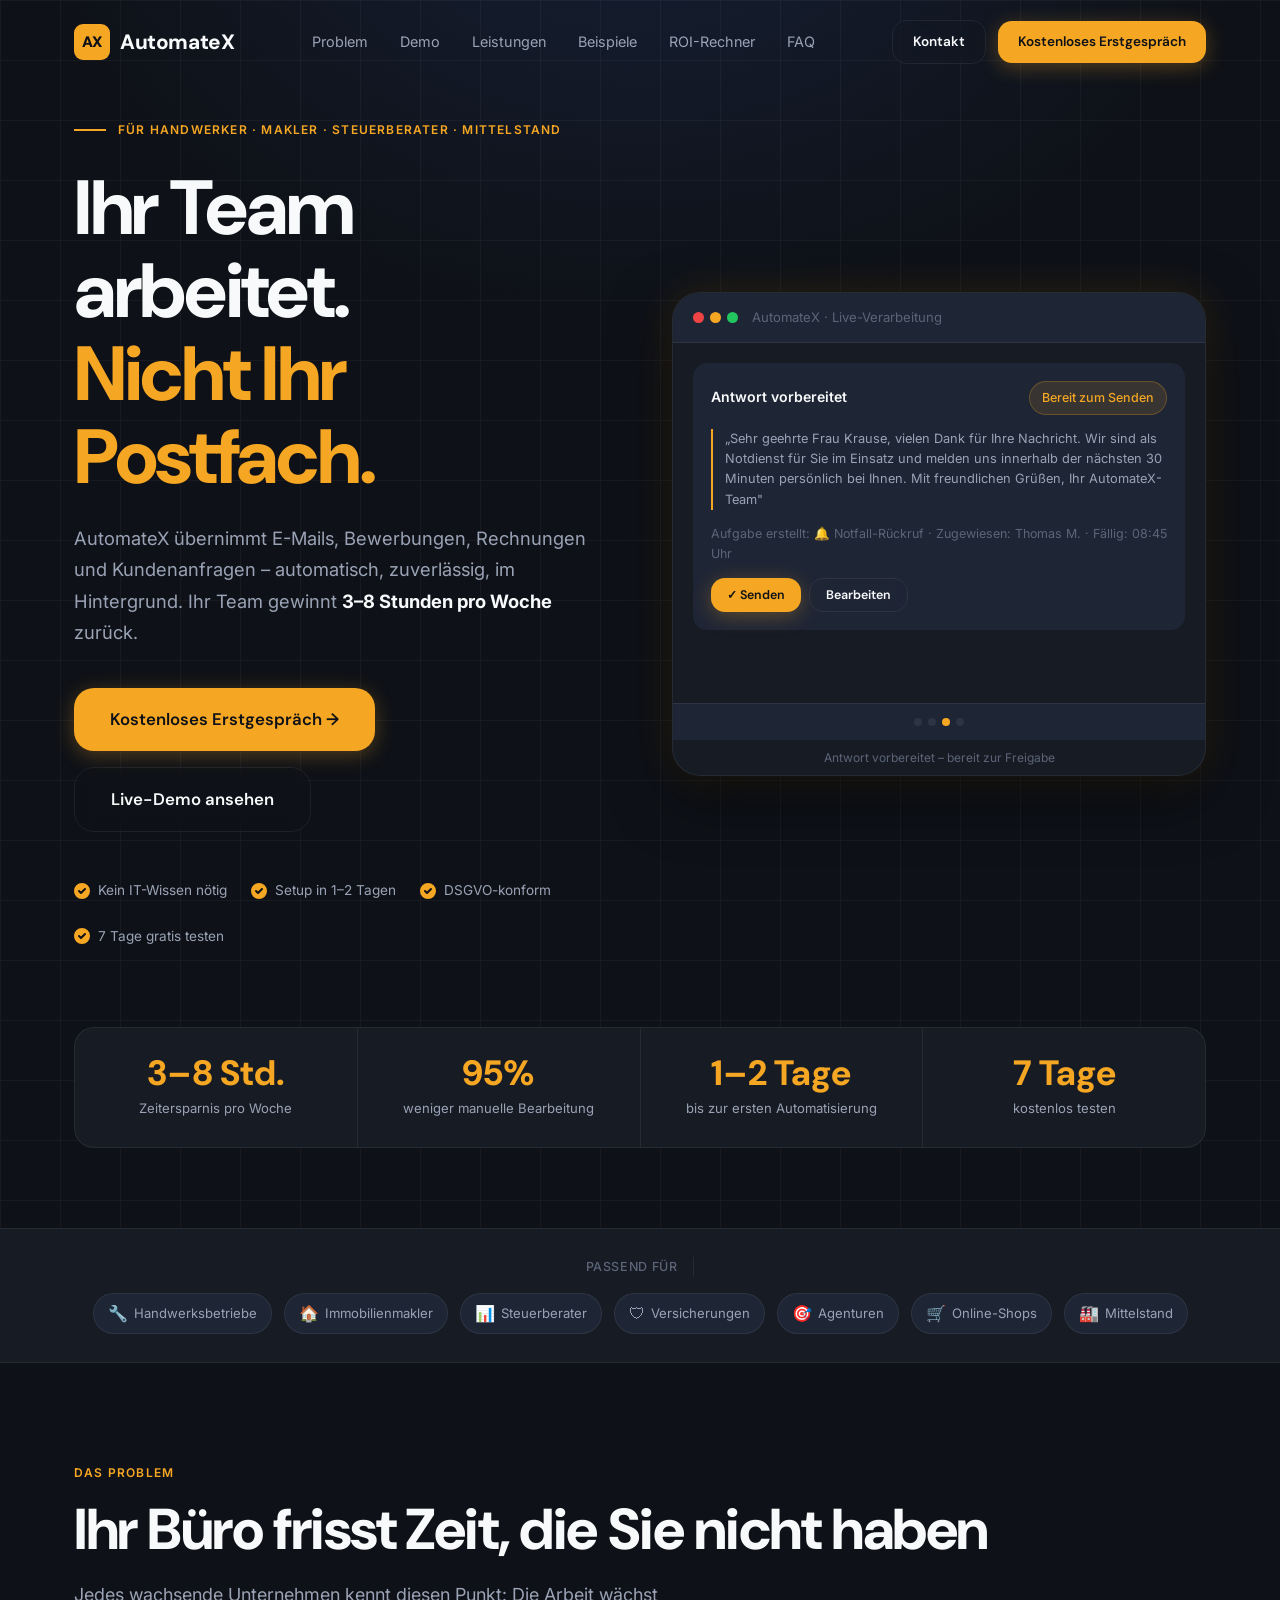
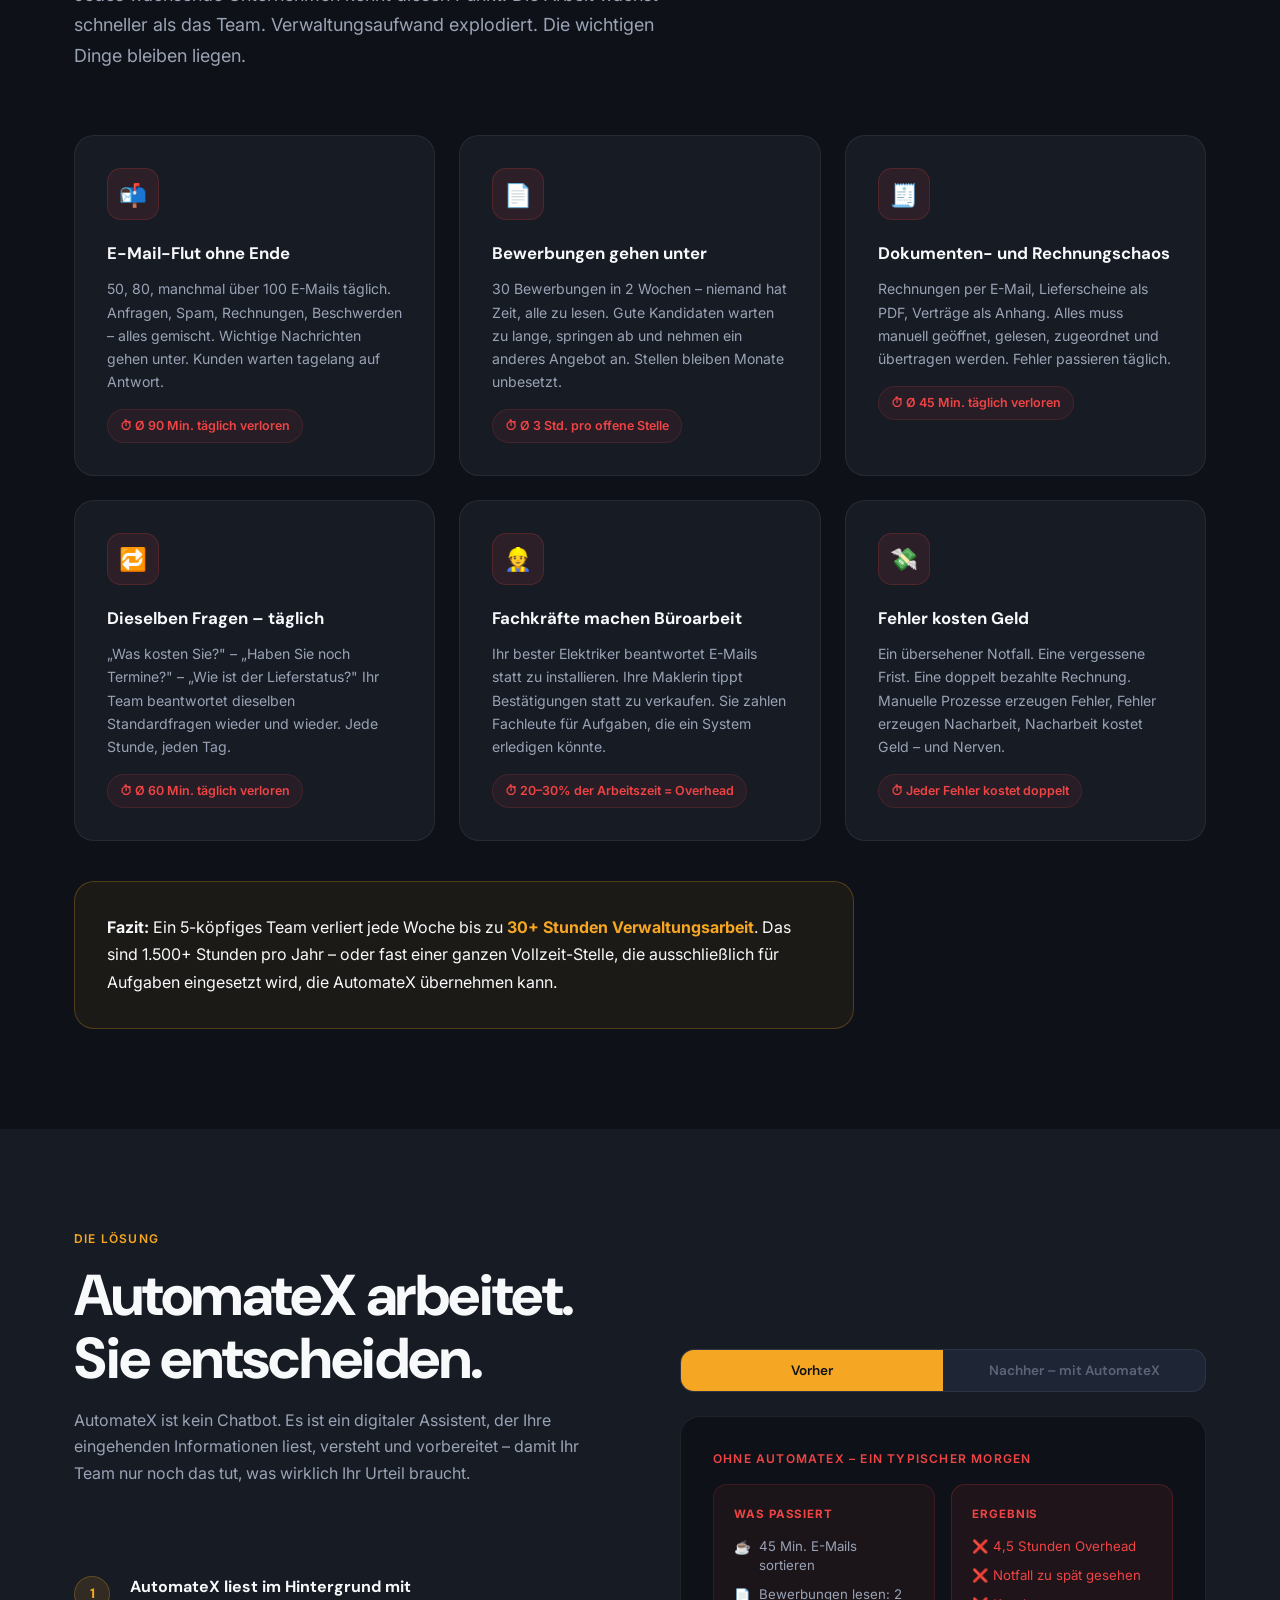
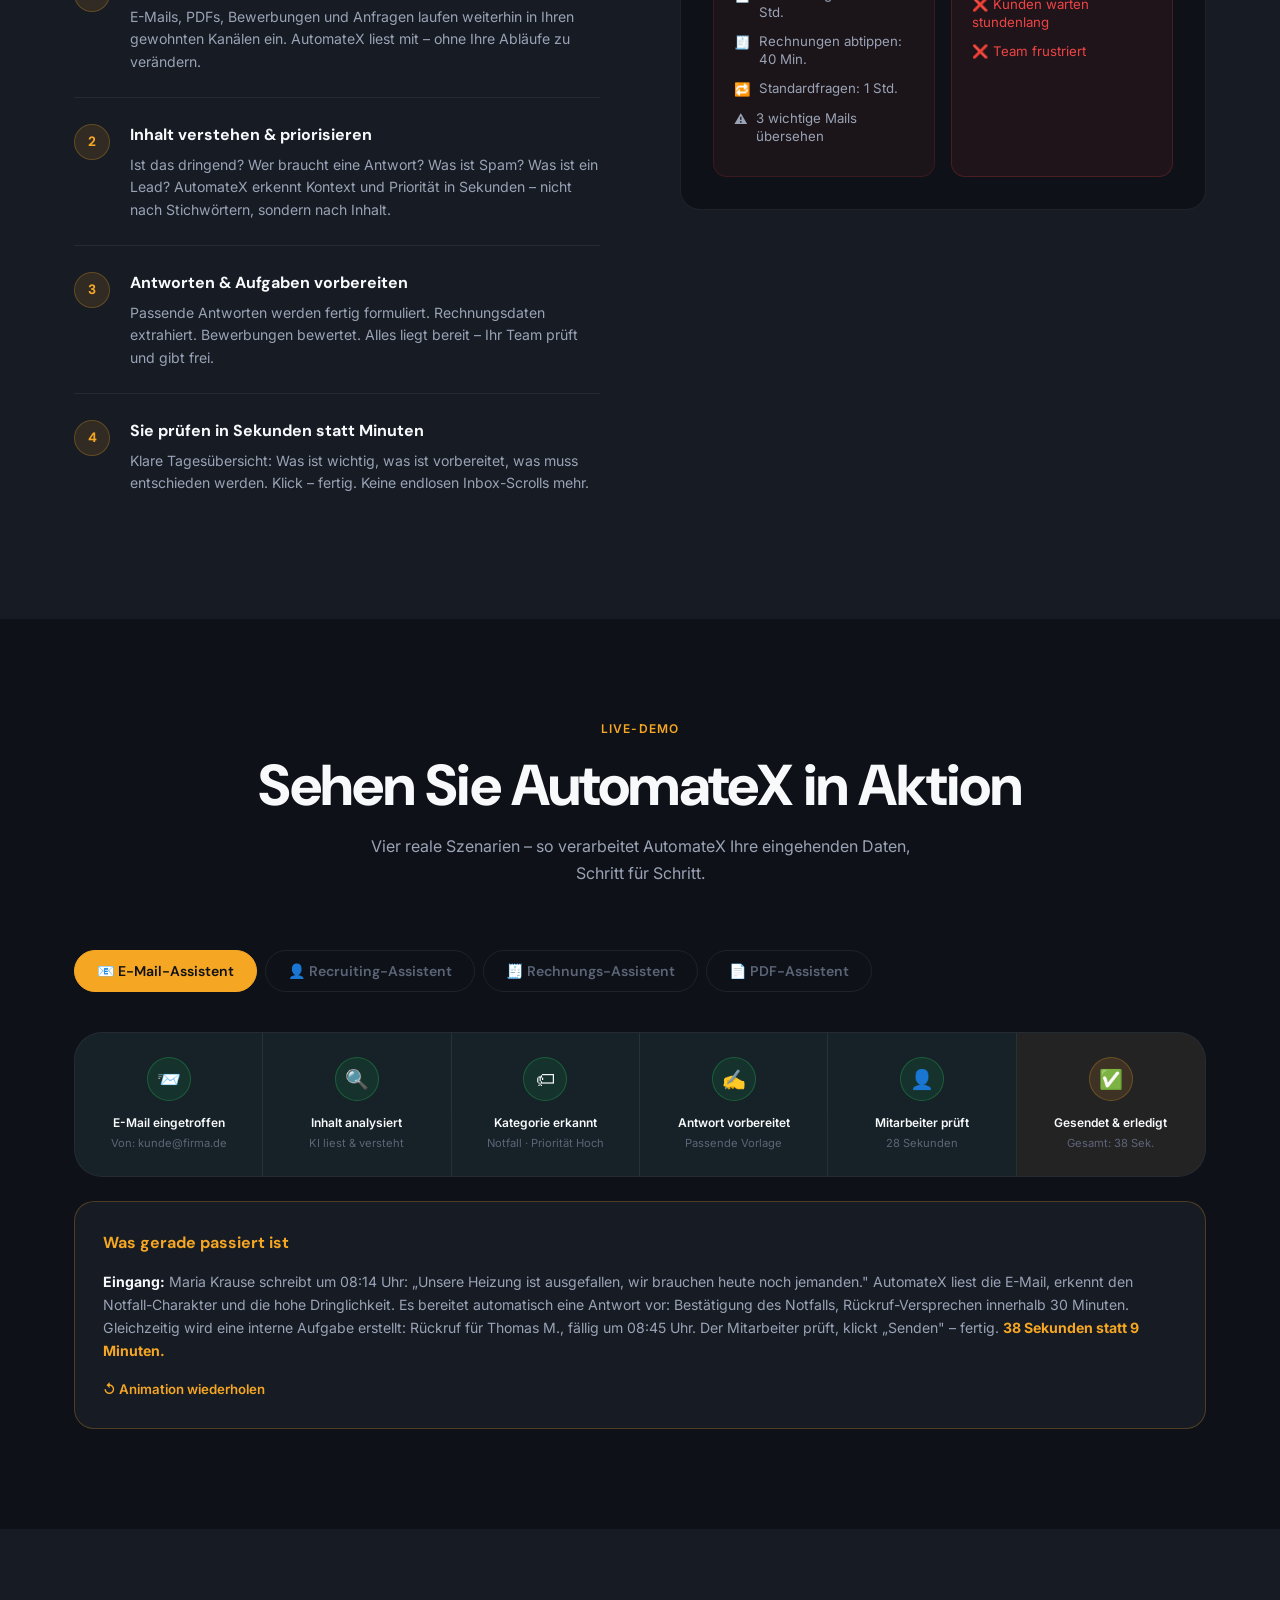
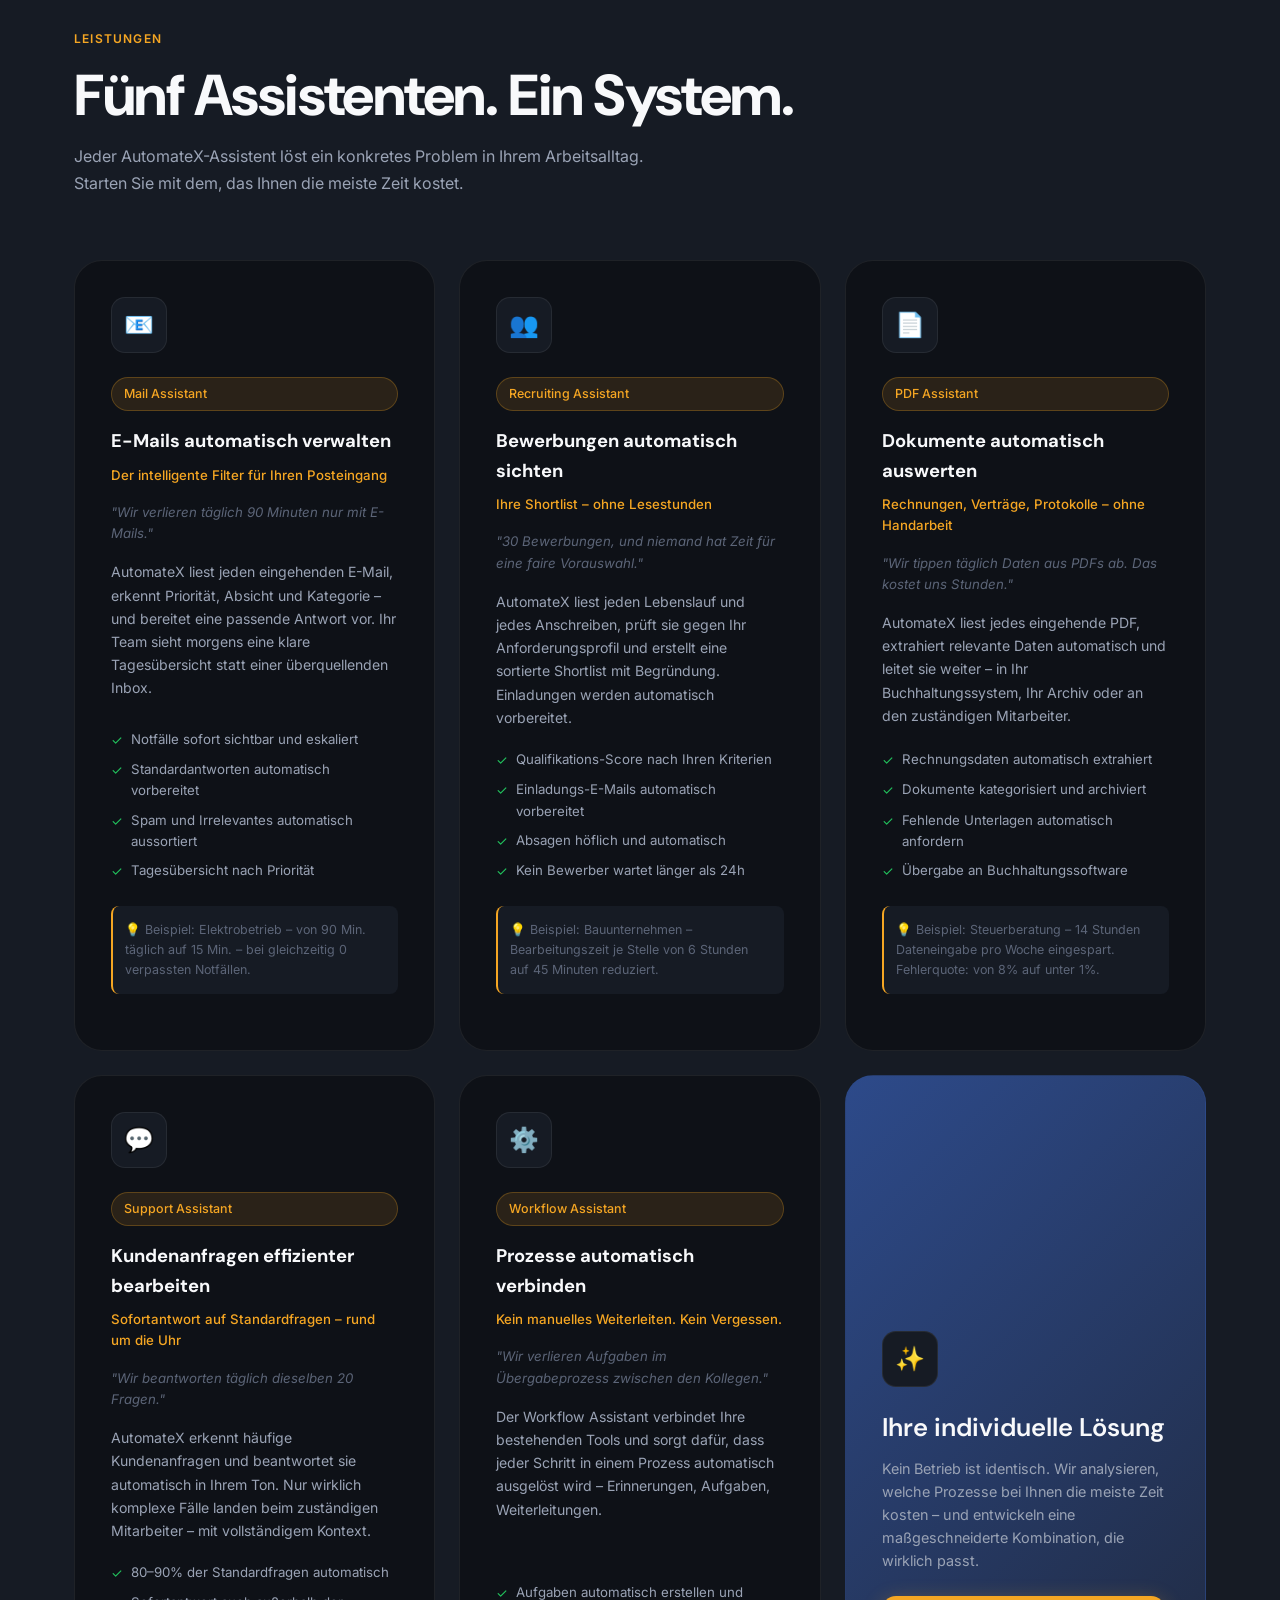
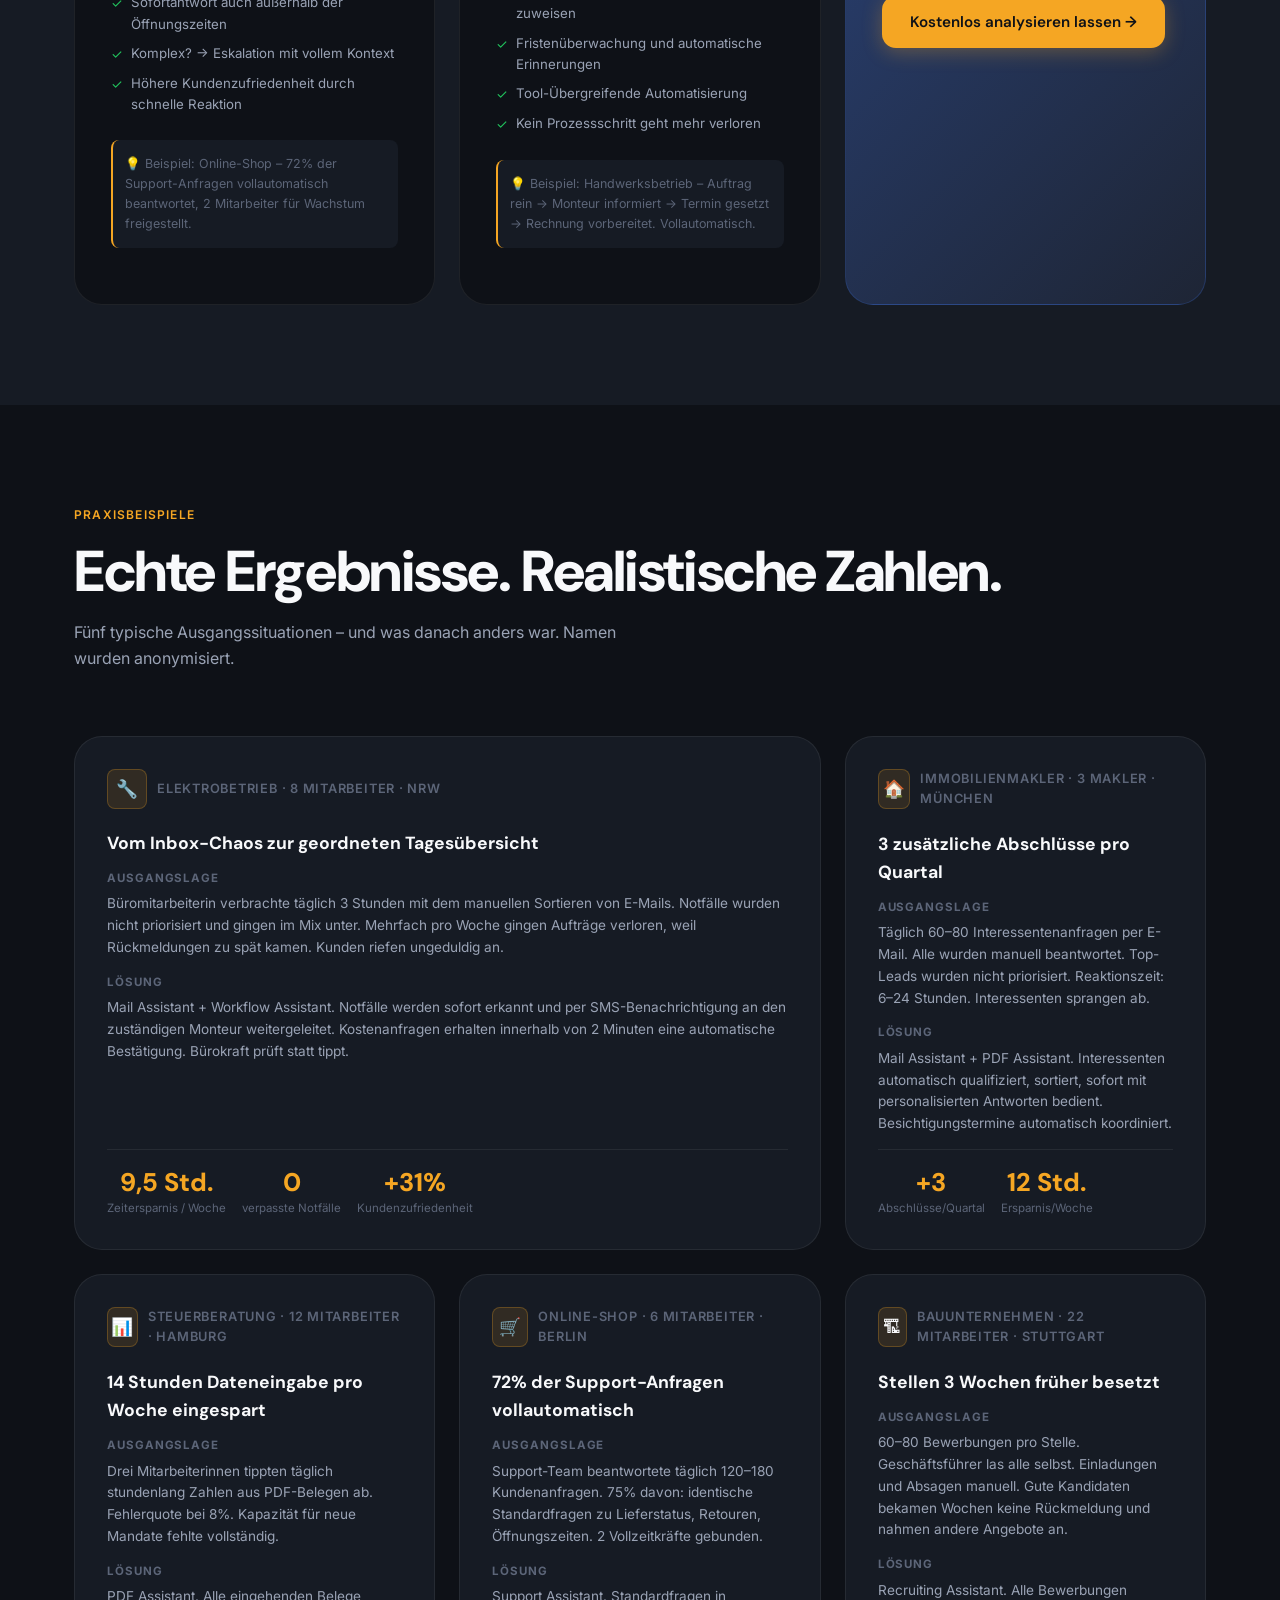
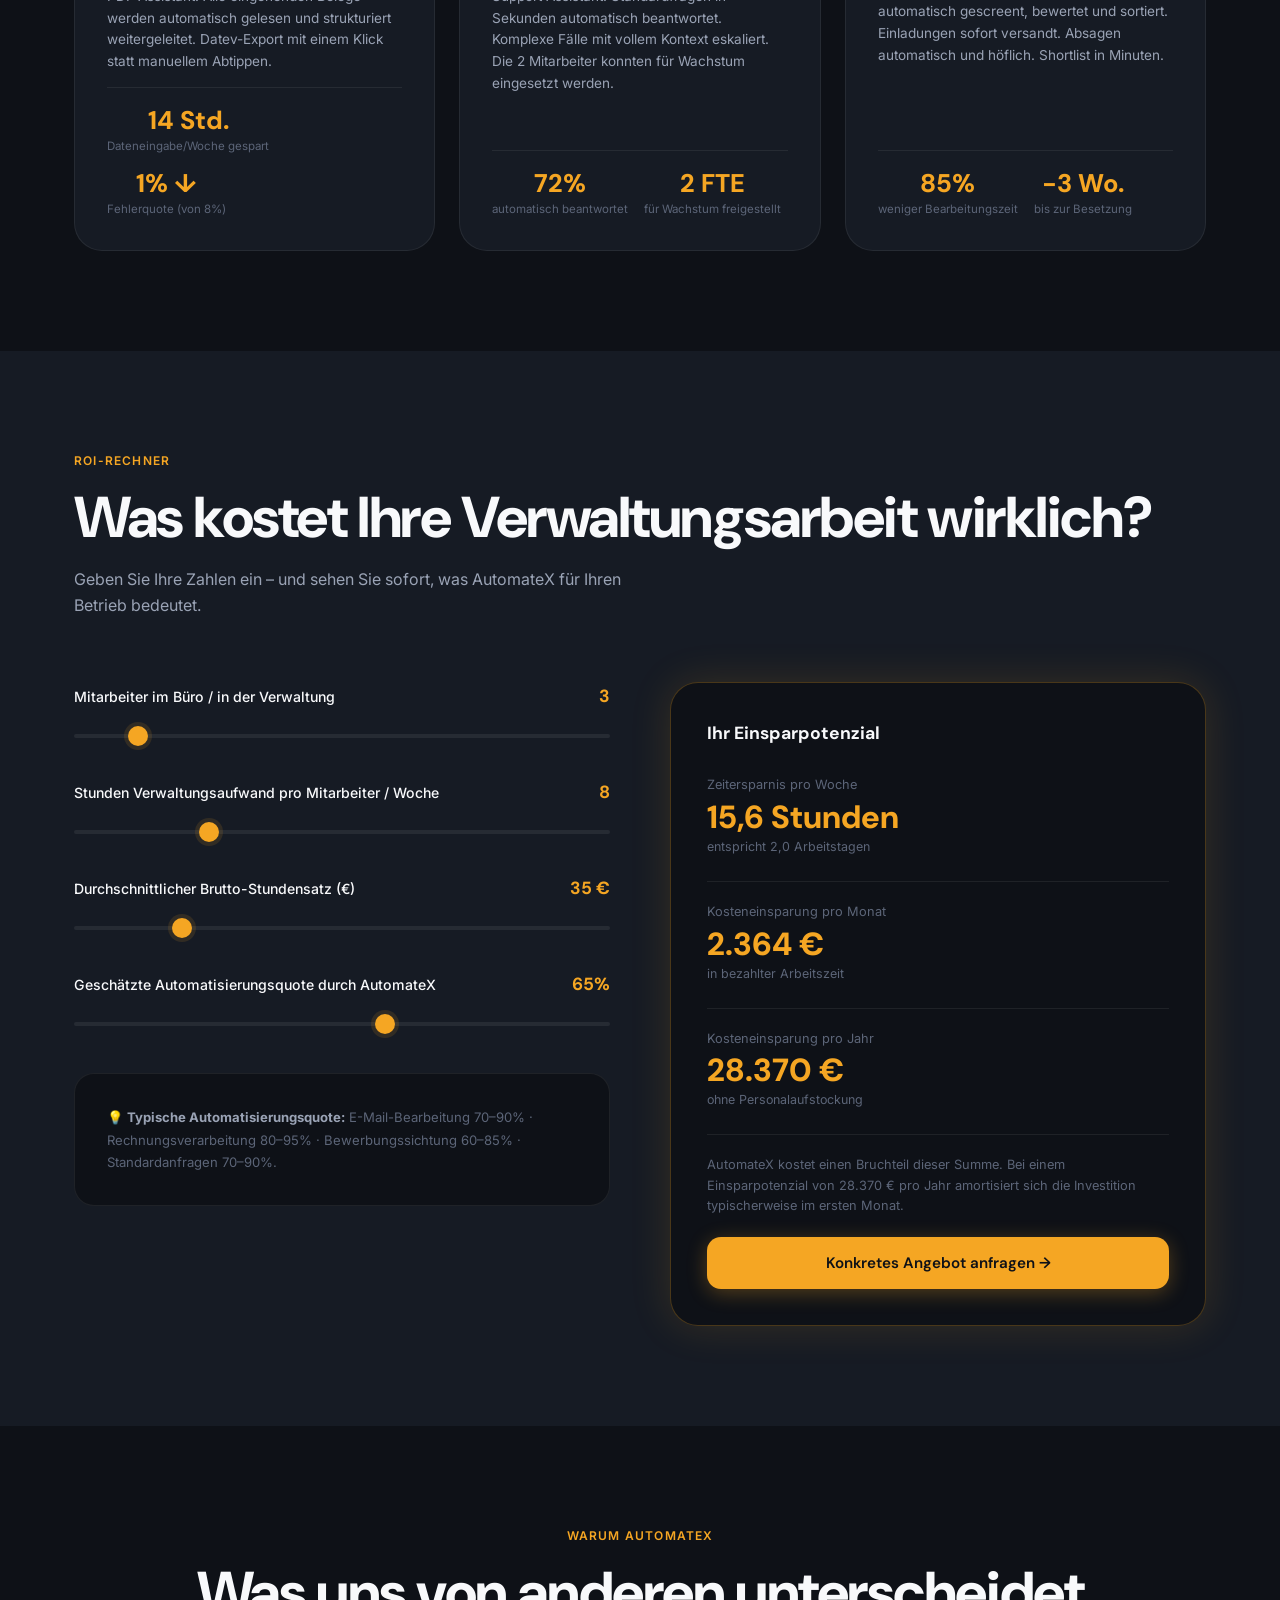
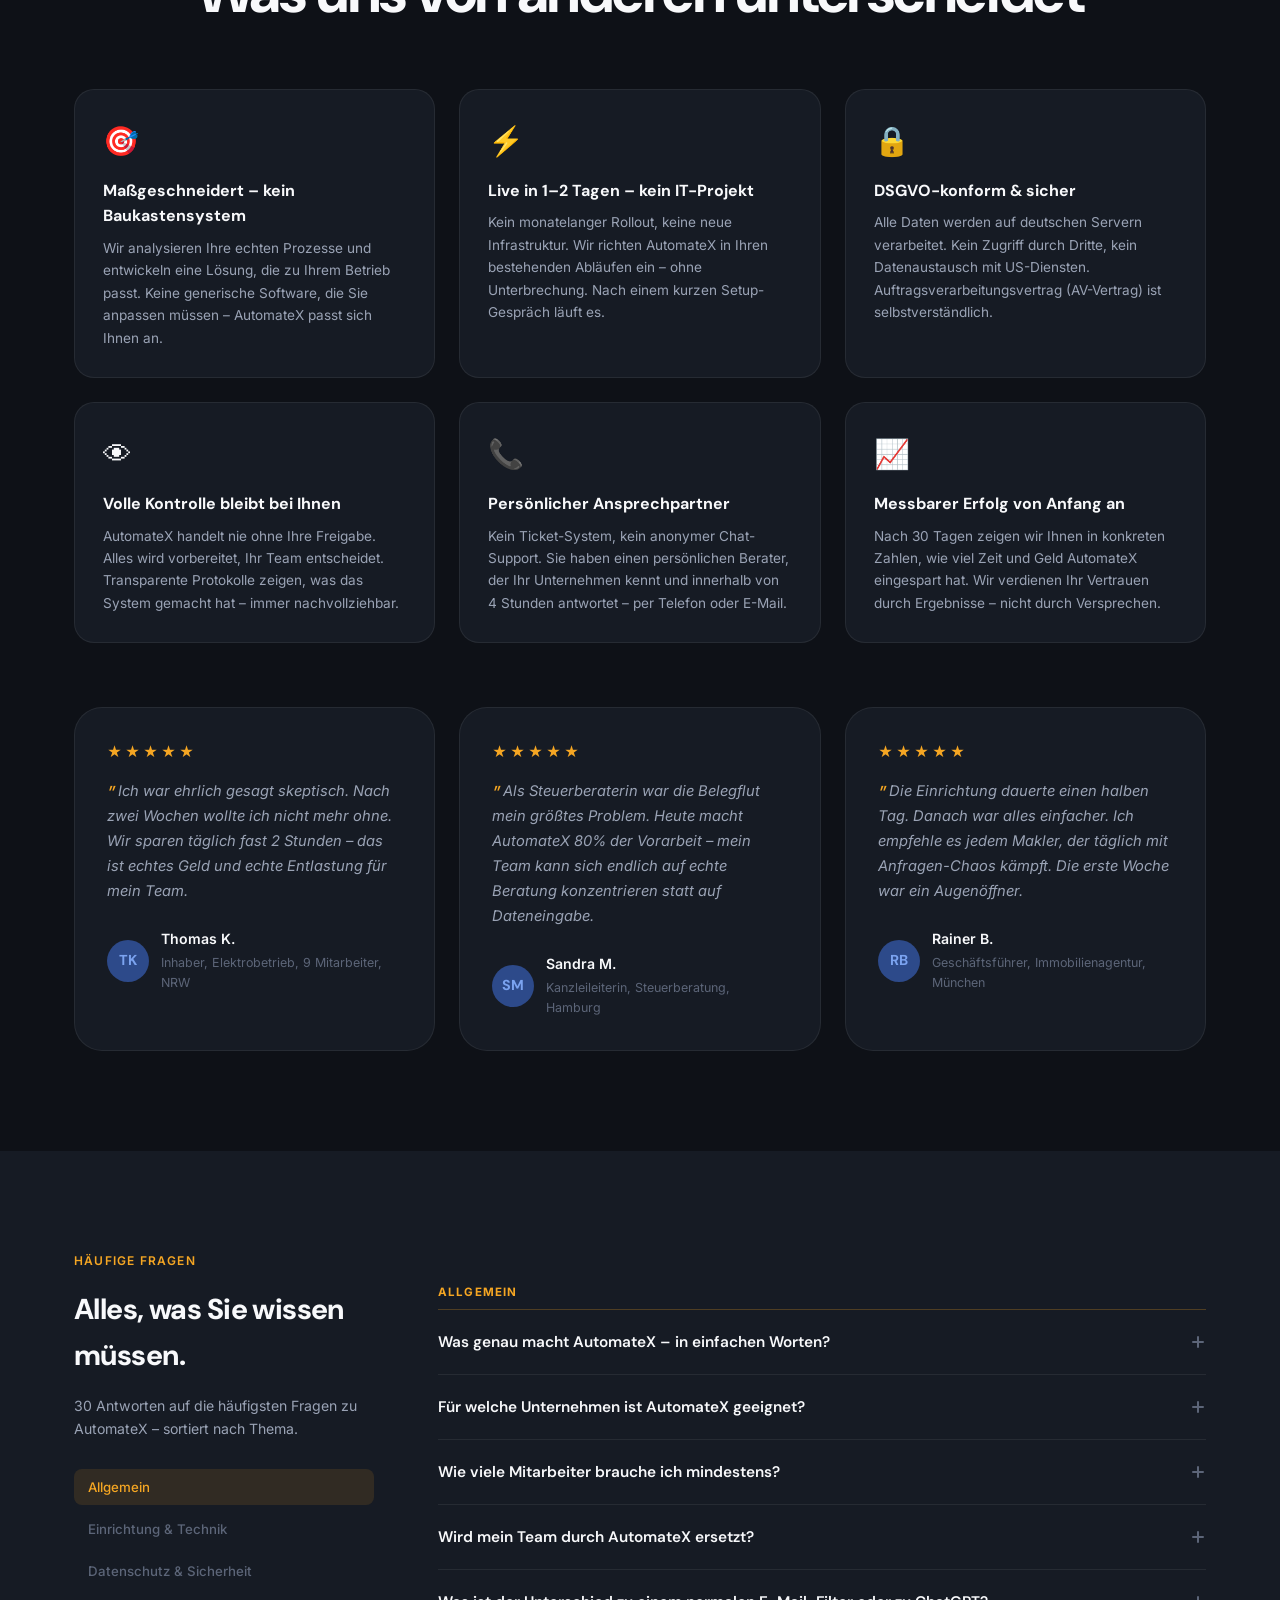
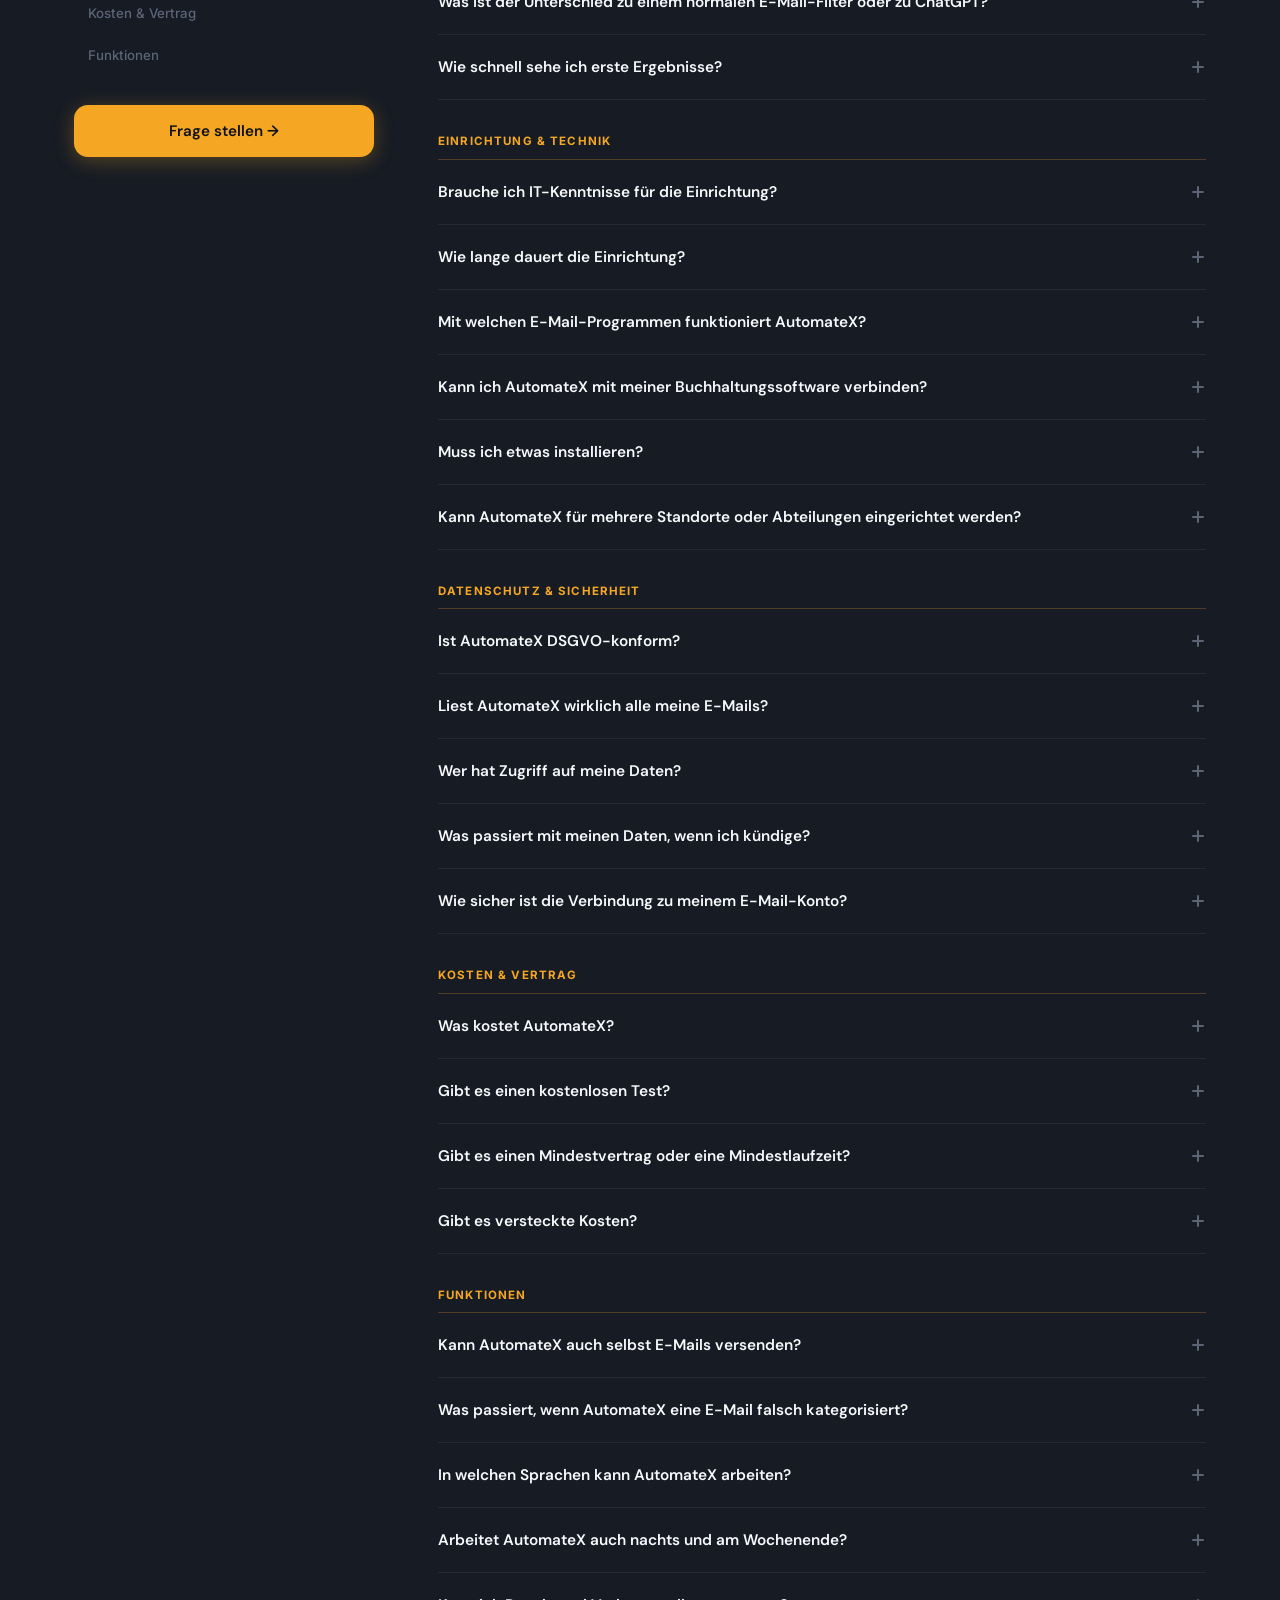
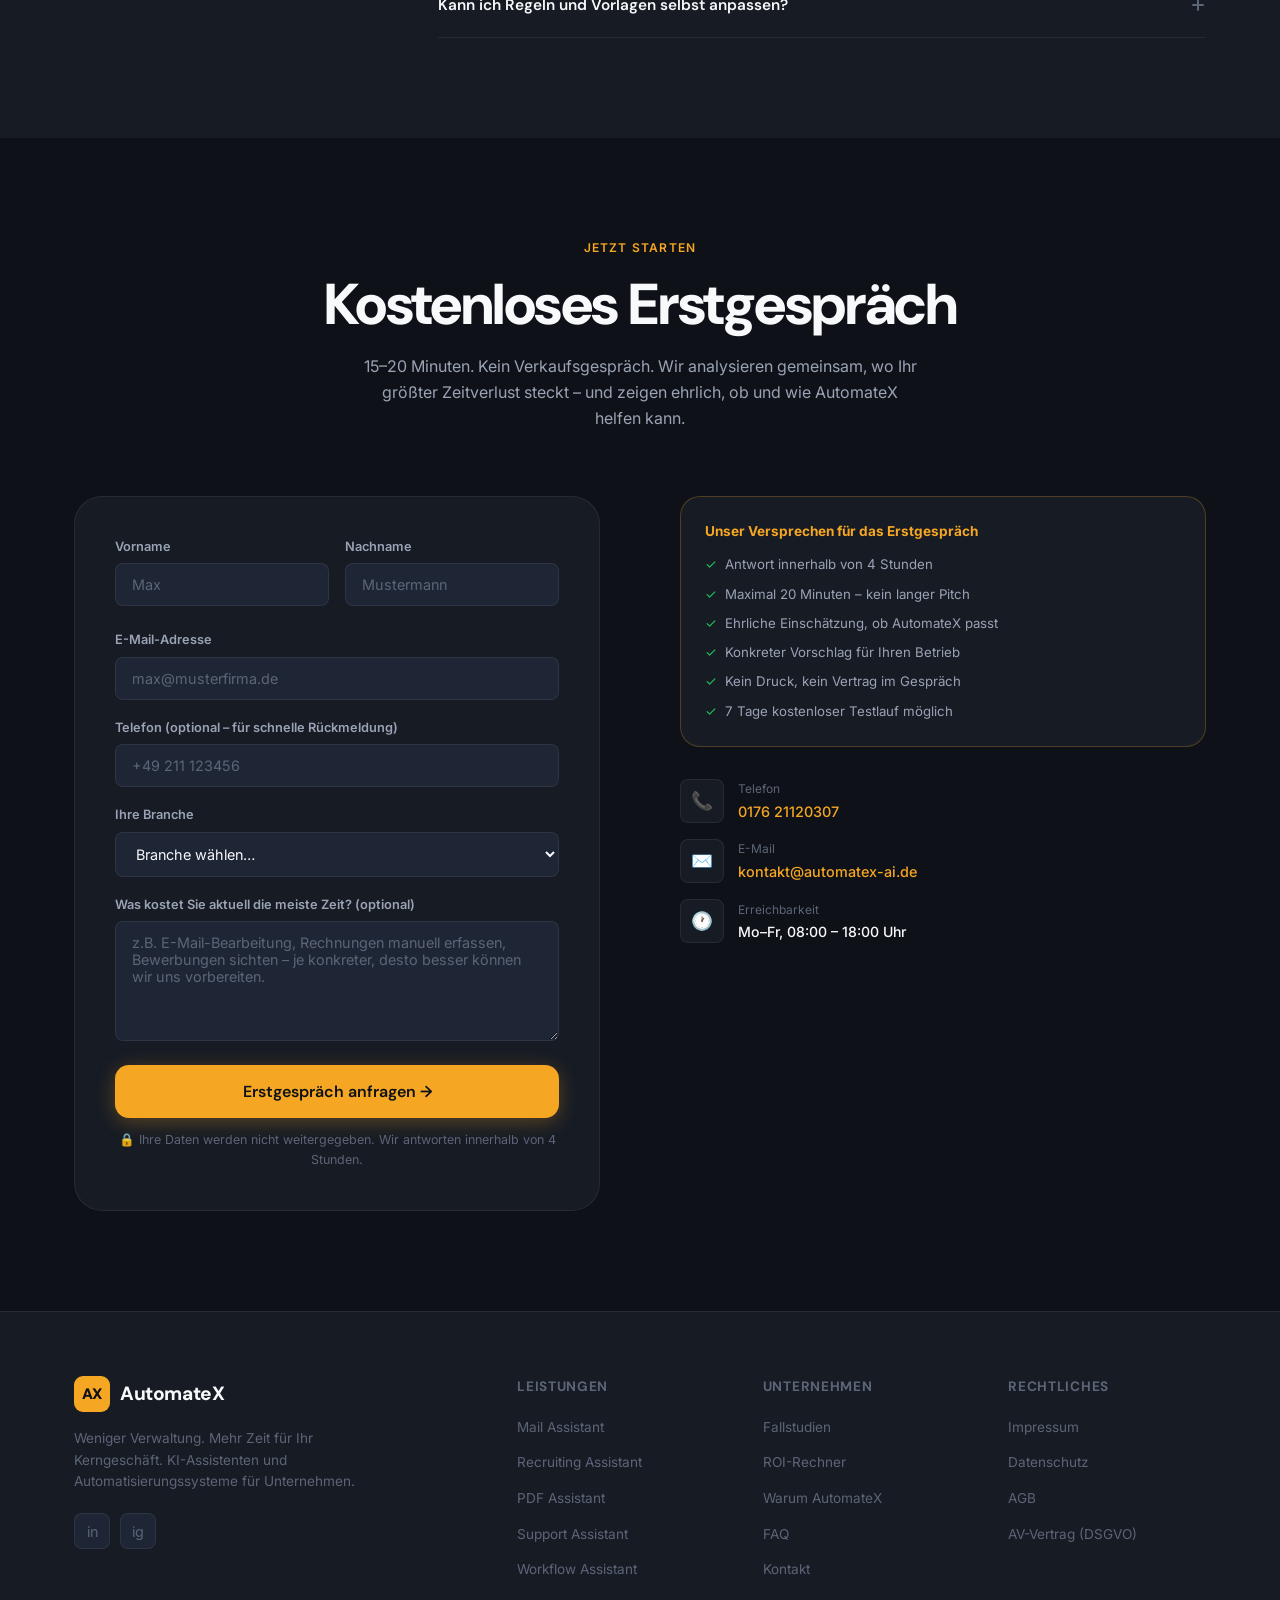
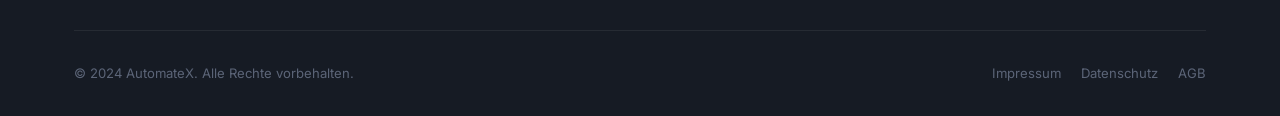
==== commit f006b73e: "Add files via upload" ====
--- a/index.html
+++ b/index.html
@@ -100,7 +100,7 @@
             </div>
             <div class="hero-trust-item">
               <svg viewBox="0 0 16 16" fill="currentColor"><path d="M8 0a8 8 0 100 16A8 8 0 008 0zm3.707 6.707l-4 4a1 1 0 01-1.414 0l-2-2a1 1 0 011.414-1.414L7 8.586l3.293-3.293a1 1 0 011.414 1.414z"/></svg>
-              <span>14 Tage gratis testen</span>
+              <span>7 Tage gratis testen</span>
             </div>
           </div>
         </div>
@@ -232,7 +232,7 @@
           <div class="hero-stat-label">bis zur ersten Automatisierung</div>
         </div>
         <div class="hero-stat">
-          <div class="hero-stat-num">14 Tage</div>
+          <div class="hero-stat-num">7 Tage</div>
           <div class="hero-stat-label">kostenlos testen</div>
         </div>
       </div>
@@ -1133,7 +1133,7 @@
           <button class="faq-question" onclick="toggleFaq(this)">Gibt es einen kostenlosen Test?
             <svg width="16" height="16" viewBox="0 0 16 16" fill="none"><path d="M3 8h10M8 3v10" stroke="currentColor" stroke-width="2" stroke-linecap="round"/></svg>
           </button>
-          <div class="faq-answer"><p>Ja. Für ausgewählte Betriebe bieten wir einen 14-tägigen kostenlosen Testlauf an. In dieser Zeit läuft AutomateX in Ihrem echten Arbeitsalltag – ohne Vertrag, ohne Risiko, ohne Kosten. Nach 14 Tagen entscheiden Sie gemeinsam mit uns, ob und wie Sie weitermachen.</p></div>
+          <div class="faq-answer"><p>Ja. Für ausgewählte Betriebe bieten wir einen 7-tägigen kostenlosen Testlauf an. In dieser Zeit läuft AutomateX in Ihrem echten Arbeitsalltag – ohne Vertrag, ohne Risiko, ohne Kosten. Nach 7 Tagen entscheiden Sie gemeinsam mit uns, ob und wie Sie weitermachen.</p></div>
         </div>
         <div class="faq-item">
           <button class="faq-question" onclick="toggleFaq(this)">Gibt es einen Mindestvertrag oder eine Mindestlaufzeit?
@@ -1260,7 +1260,7 @@
             <div class="contact-promise-item"><span style="color:var(--success)">✓</span> Ehrliche Einschätzung, ob AutomateX passt</div>
             <div class="contact-promise-item"><span style="color:var(--success)">✓</span> Konkreter Vorschlag für Ihren Betrieb</div>
             <div class="contact-promise-item"><span style="color:var(--success)">✓</span> Kein Druck, kein Vertrag im Gespräch</div>
-            <div class="contact-promise-item"><span style="color:var(--success)">✓</span> 14 Tage kostenloser Testlauf möglich</div>
+            <div class="contact-promise-item"><span style="color:var(--success)">✓</span> 7 Tage kostenloser Testlauf möglich</div>
           </div>
         </div>
         <div class="contact-direct">
@@ -1278,13 +1278,7 @@
               <div class="contact-direct-value"><a href="mailto:kontakt@automatex-ai.de" style="color:var(--amber)">kontakt@automatex-ai.de</a></div>
             </div>
           </div>
-          <div class="contact-direct-item">
-            <div class="contact-direct-icon">📅</div>
-            <div class="contact-direct-text">
-              <div class="contact-direct-label">Direkt buchen</div>
-              <div class="contact-direct-value"><a href="[Calendly-Link]" target="_blank" rel="noopener" style="color:var(--amber)">Termin im Kalender buchen →</a></div>
-            </div>
-          </div>
+
           <div class="contact-direct-item">
             <div class="contact-direct-icon">🕐</div>
             <div class="contact-direct-text">
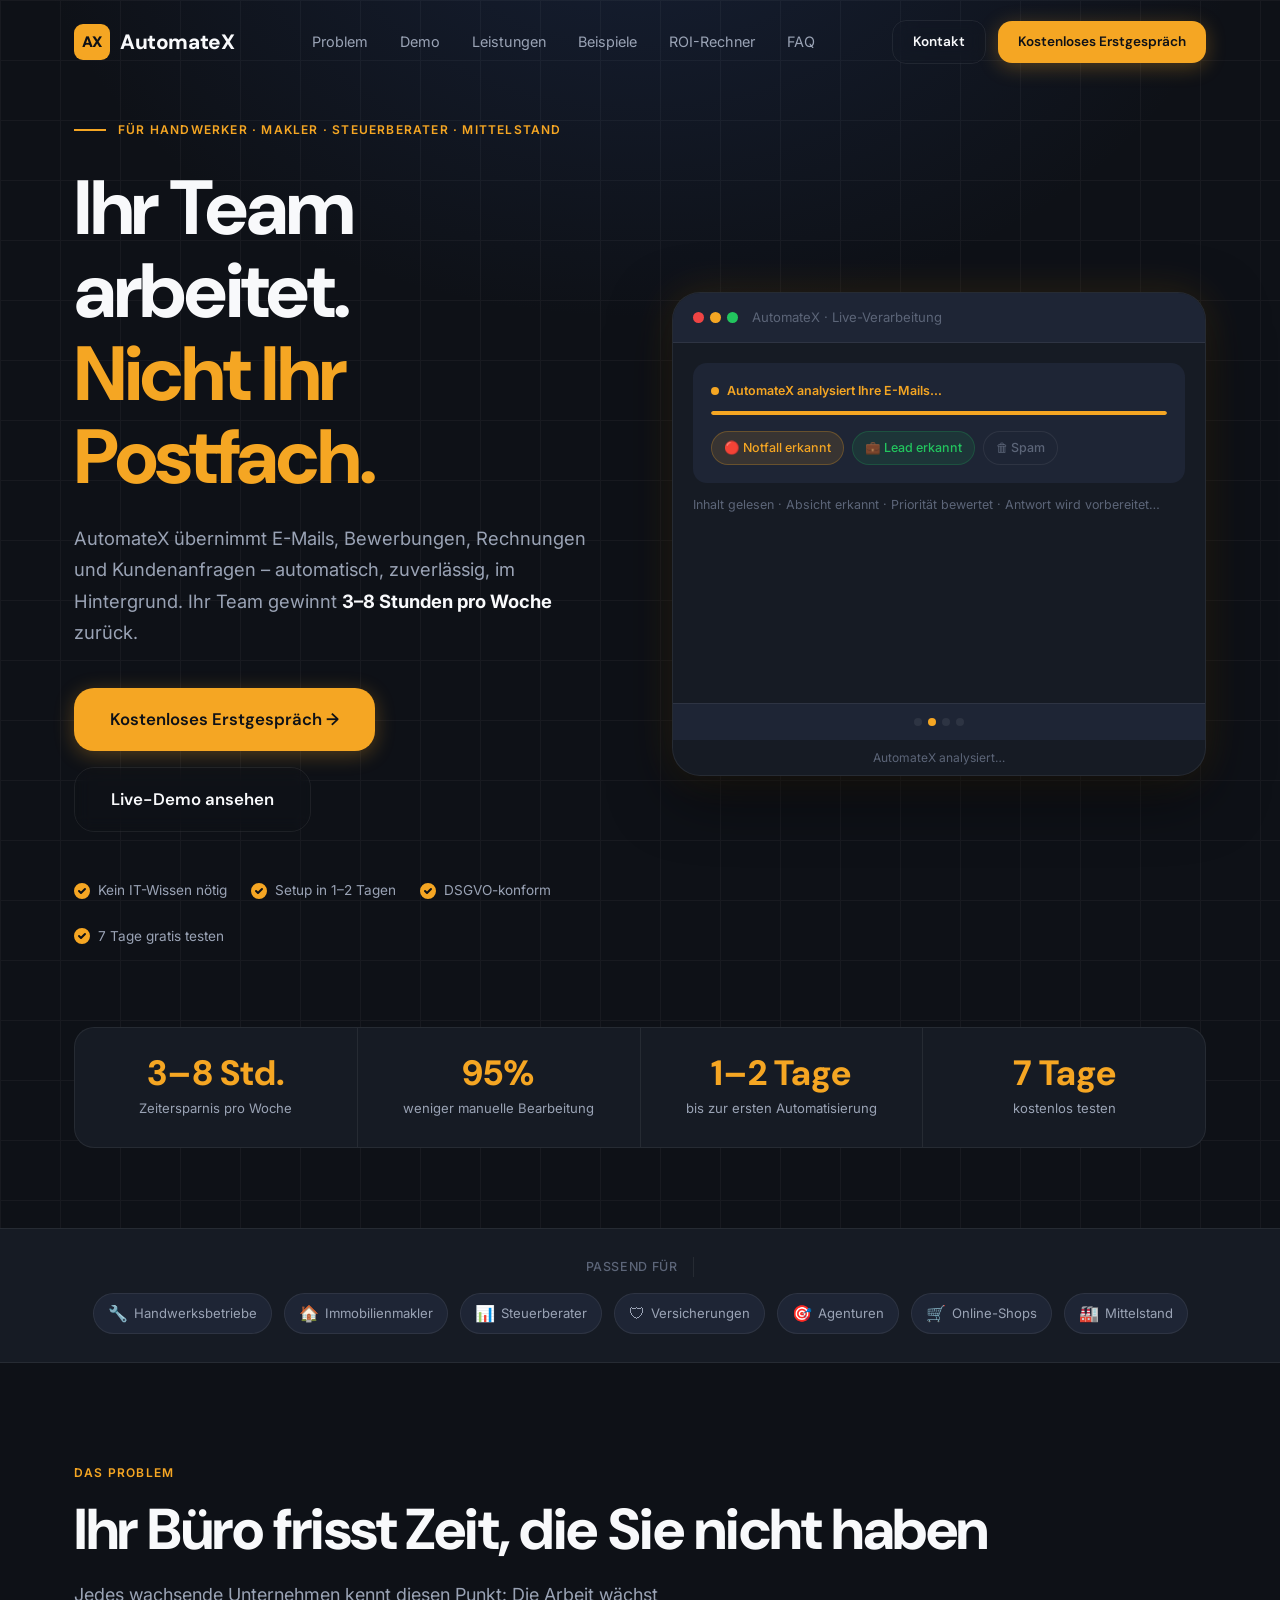
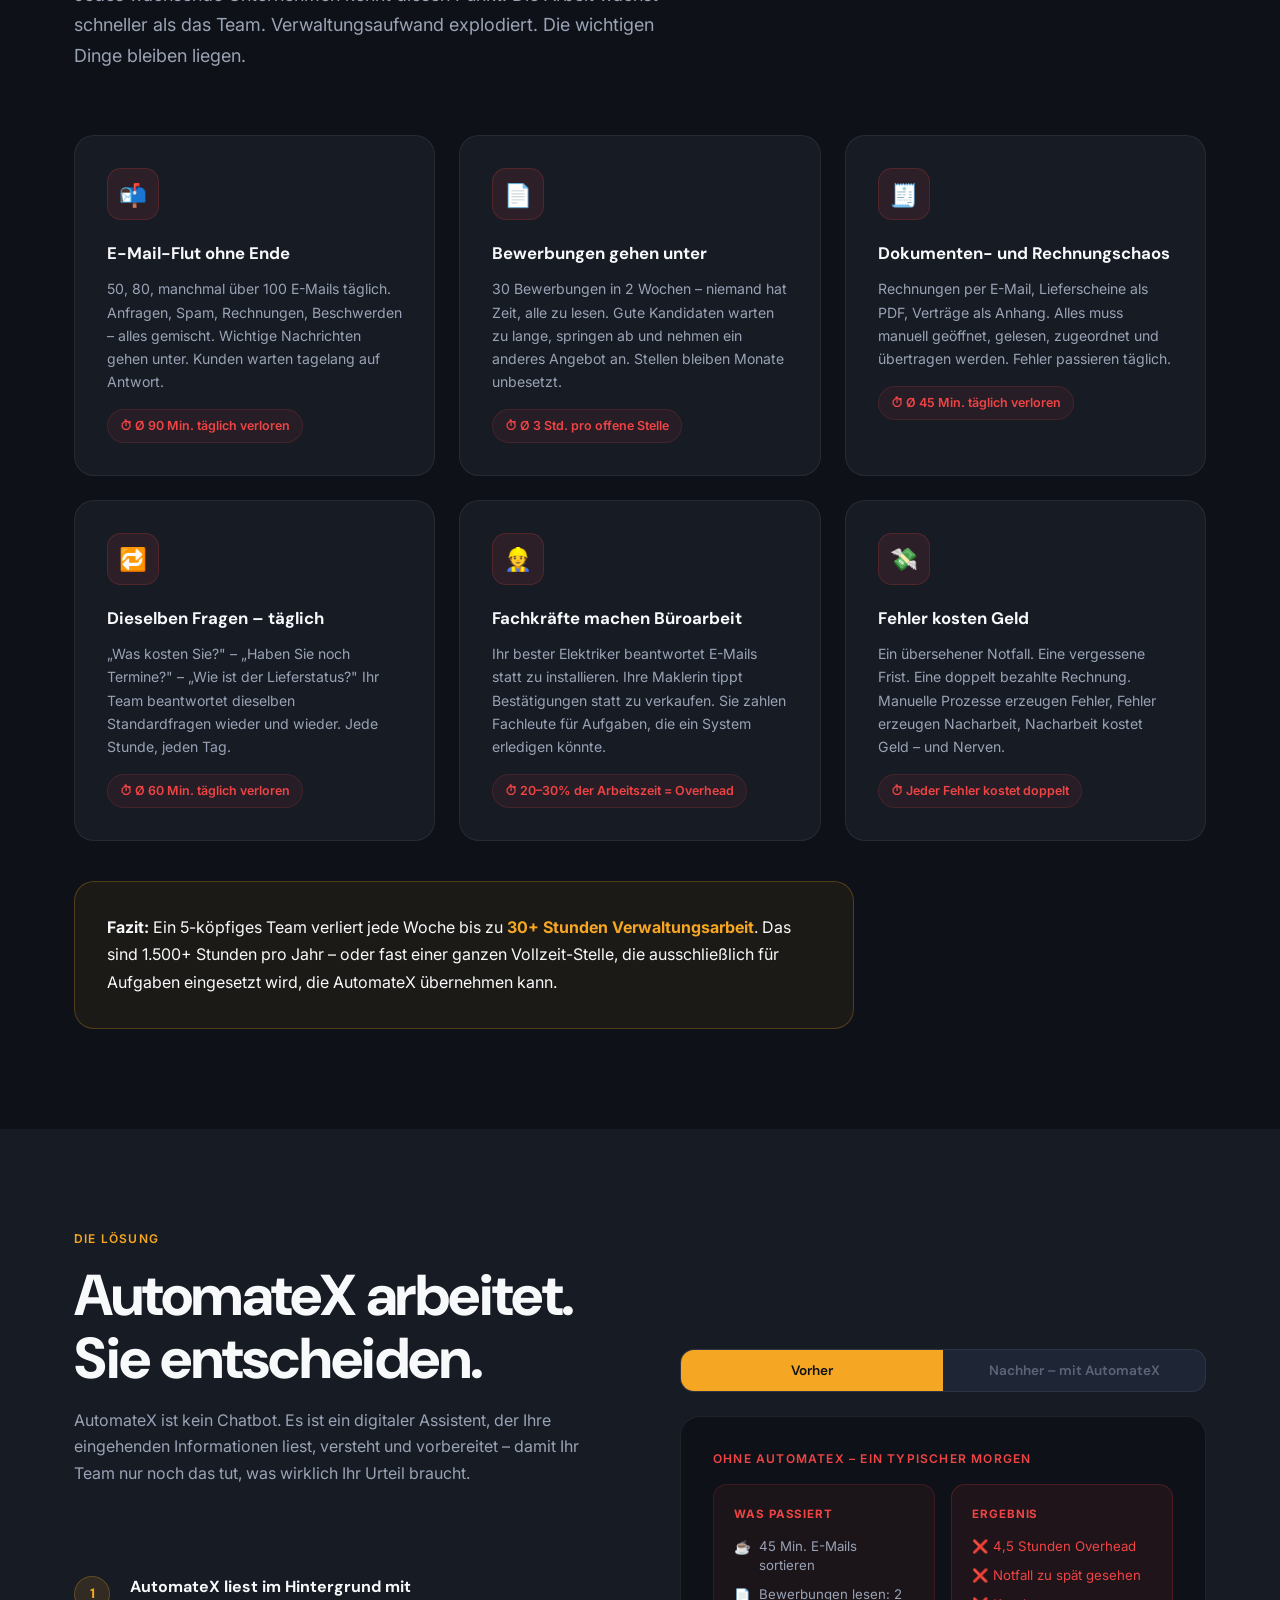
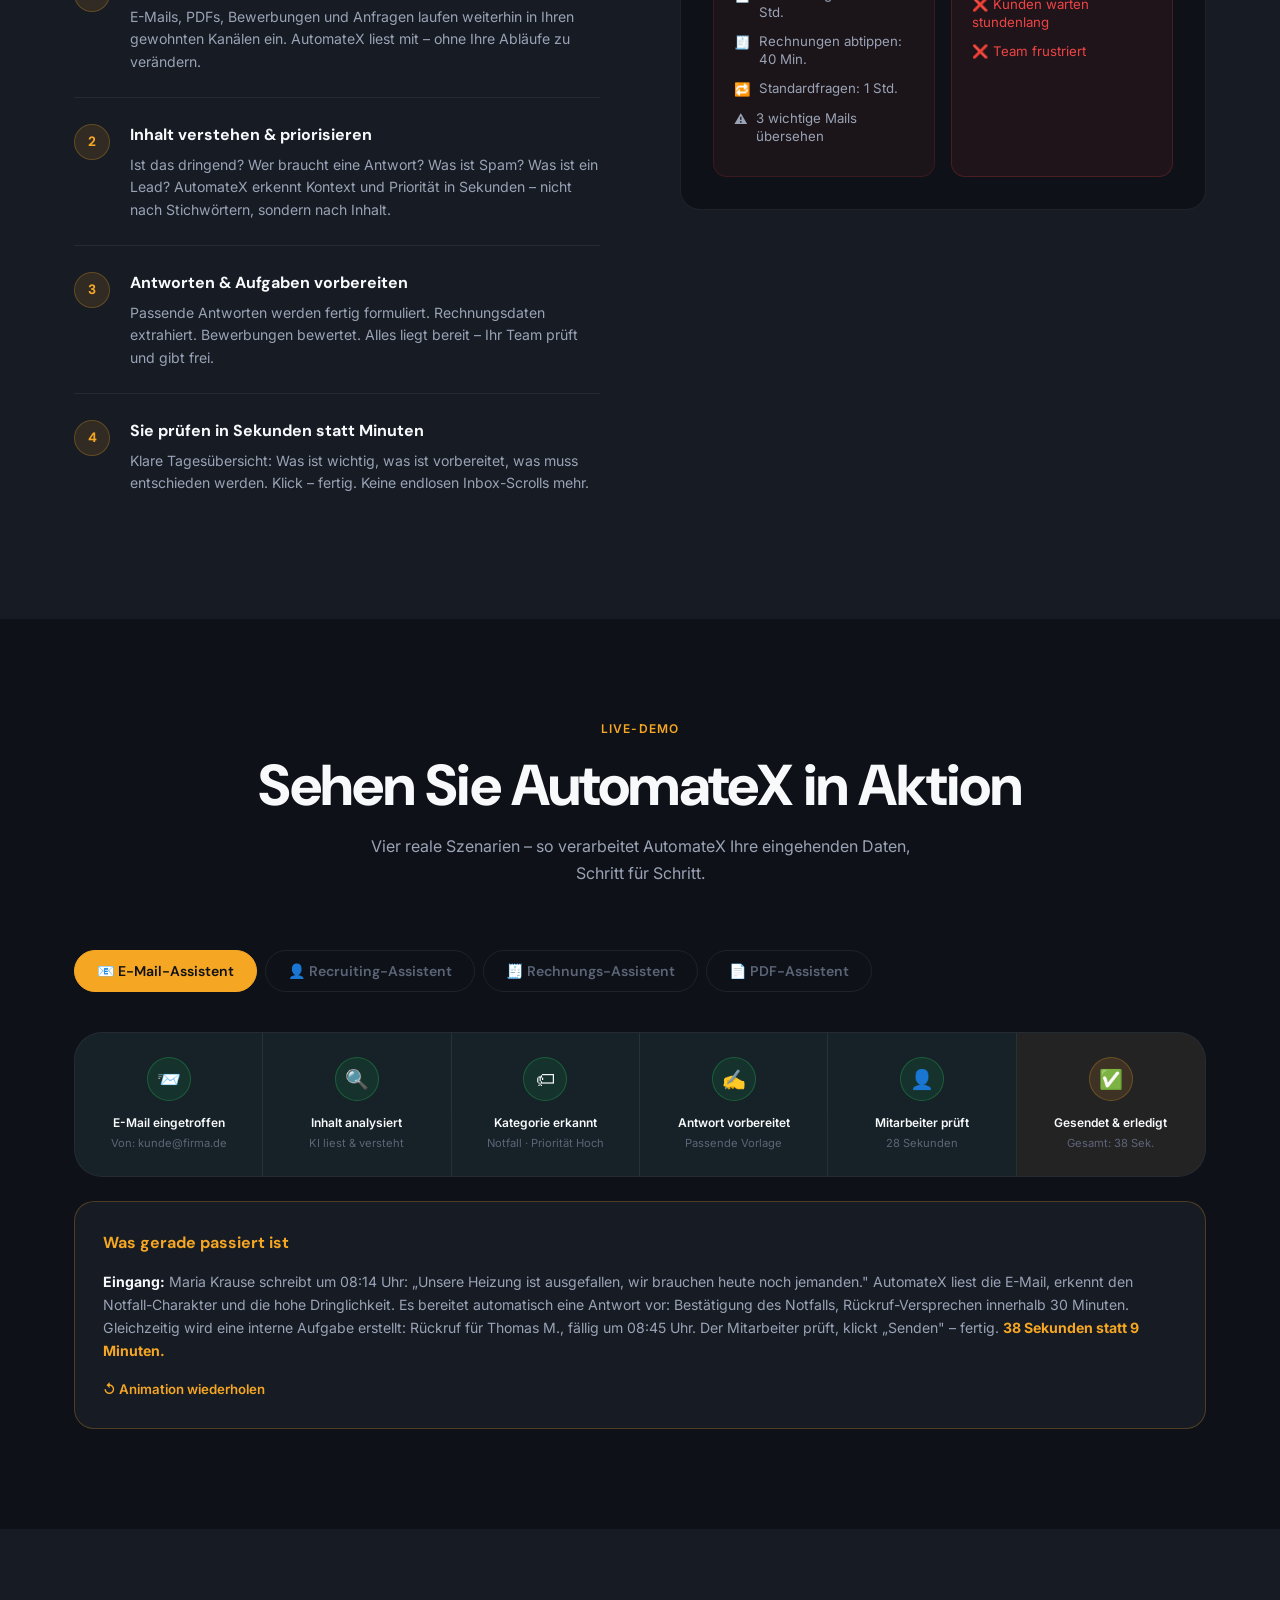
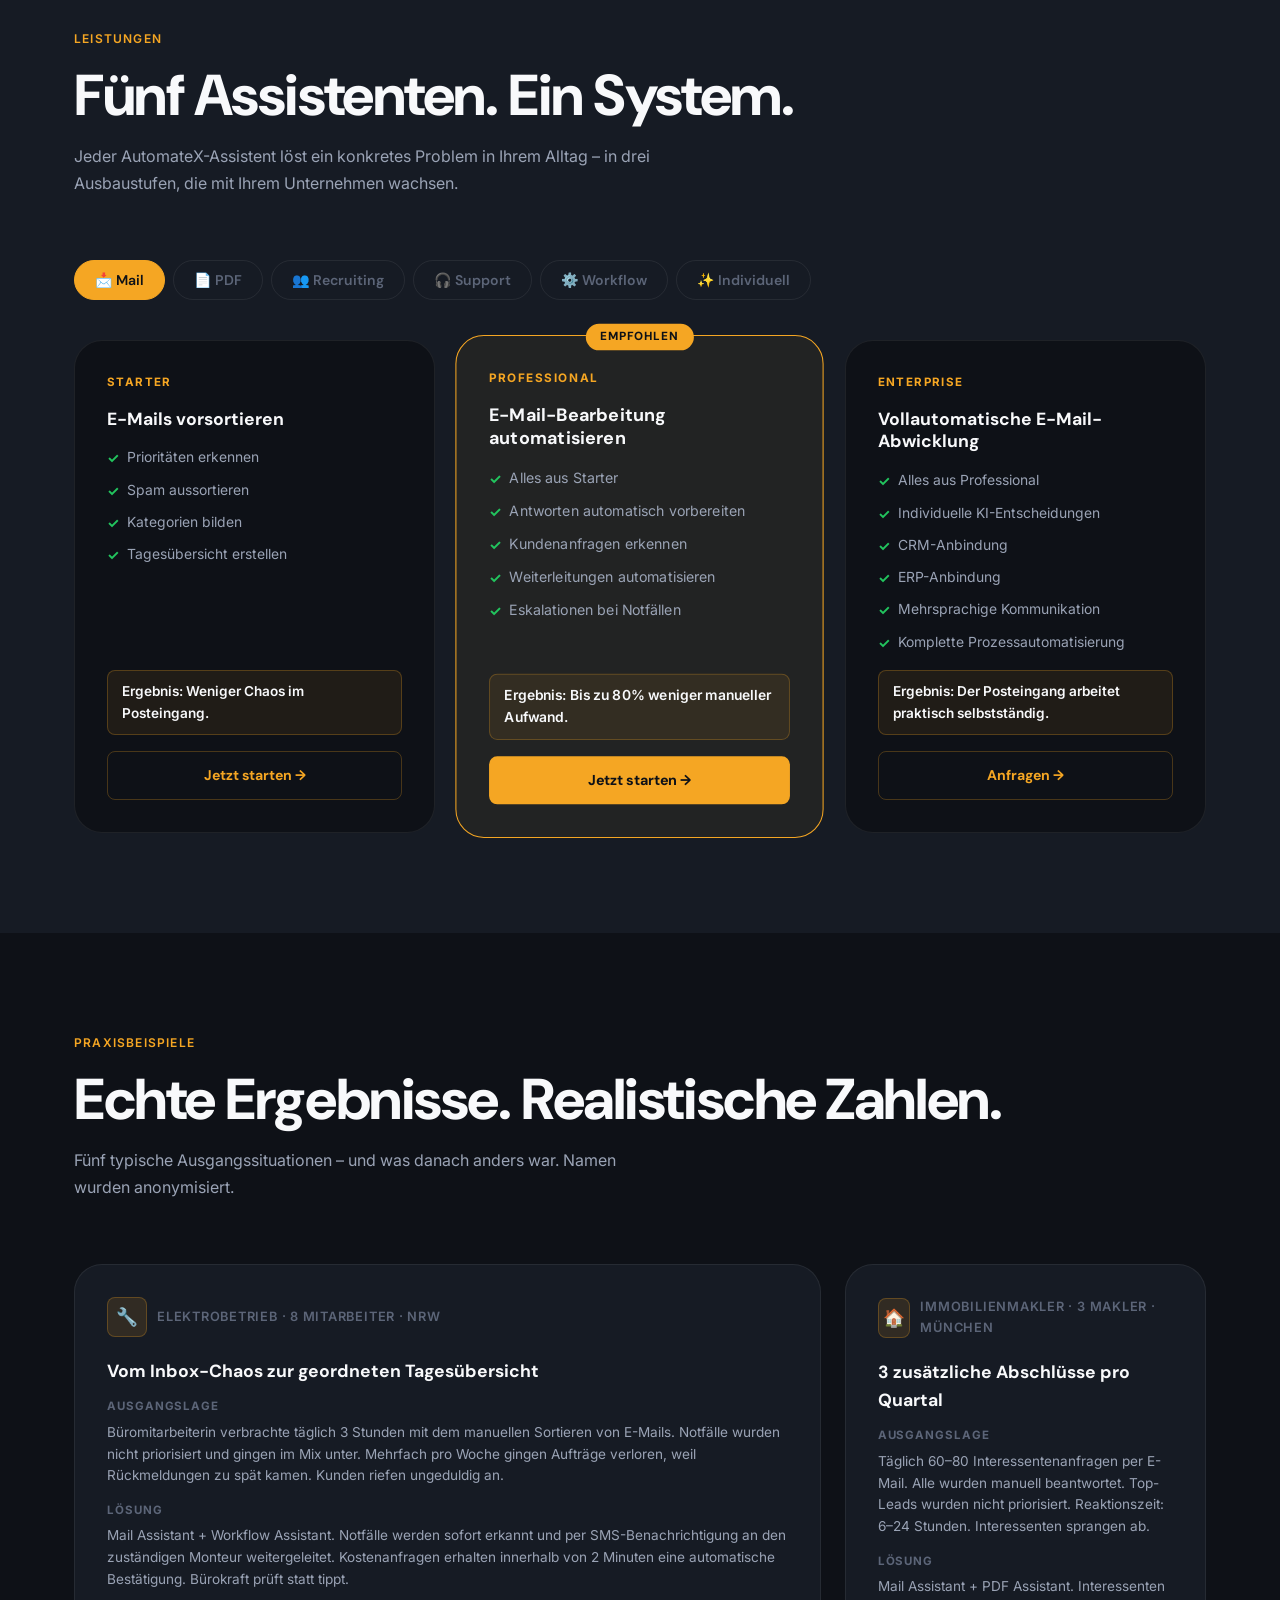
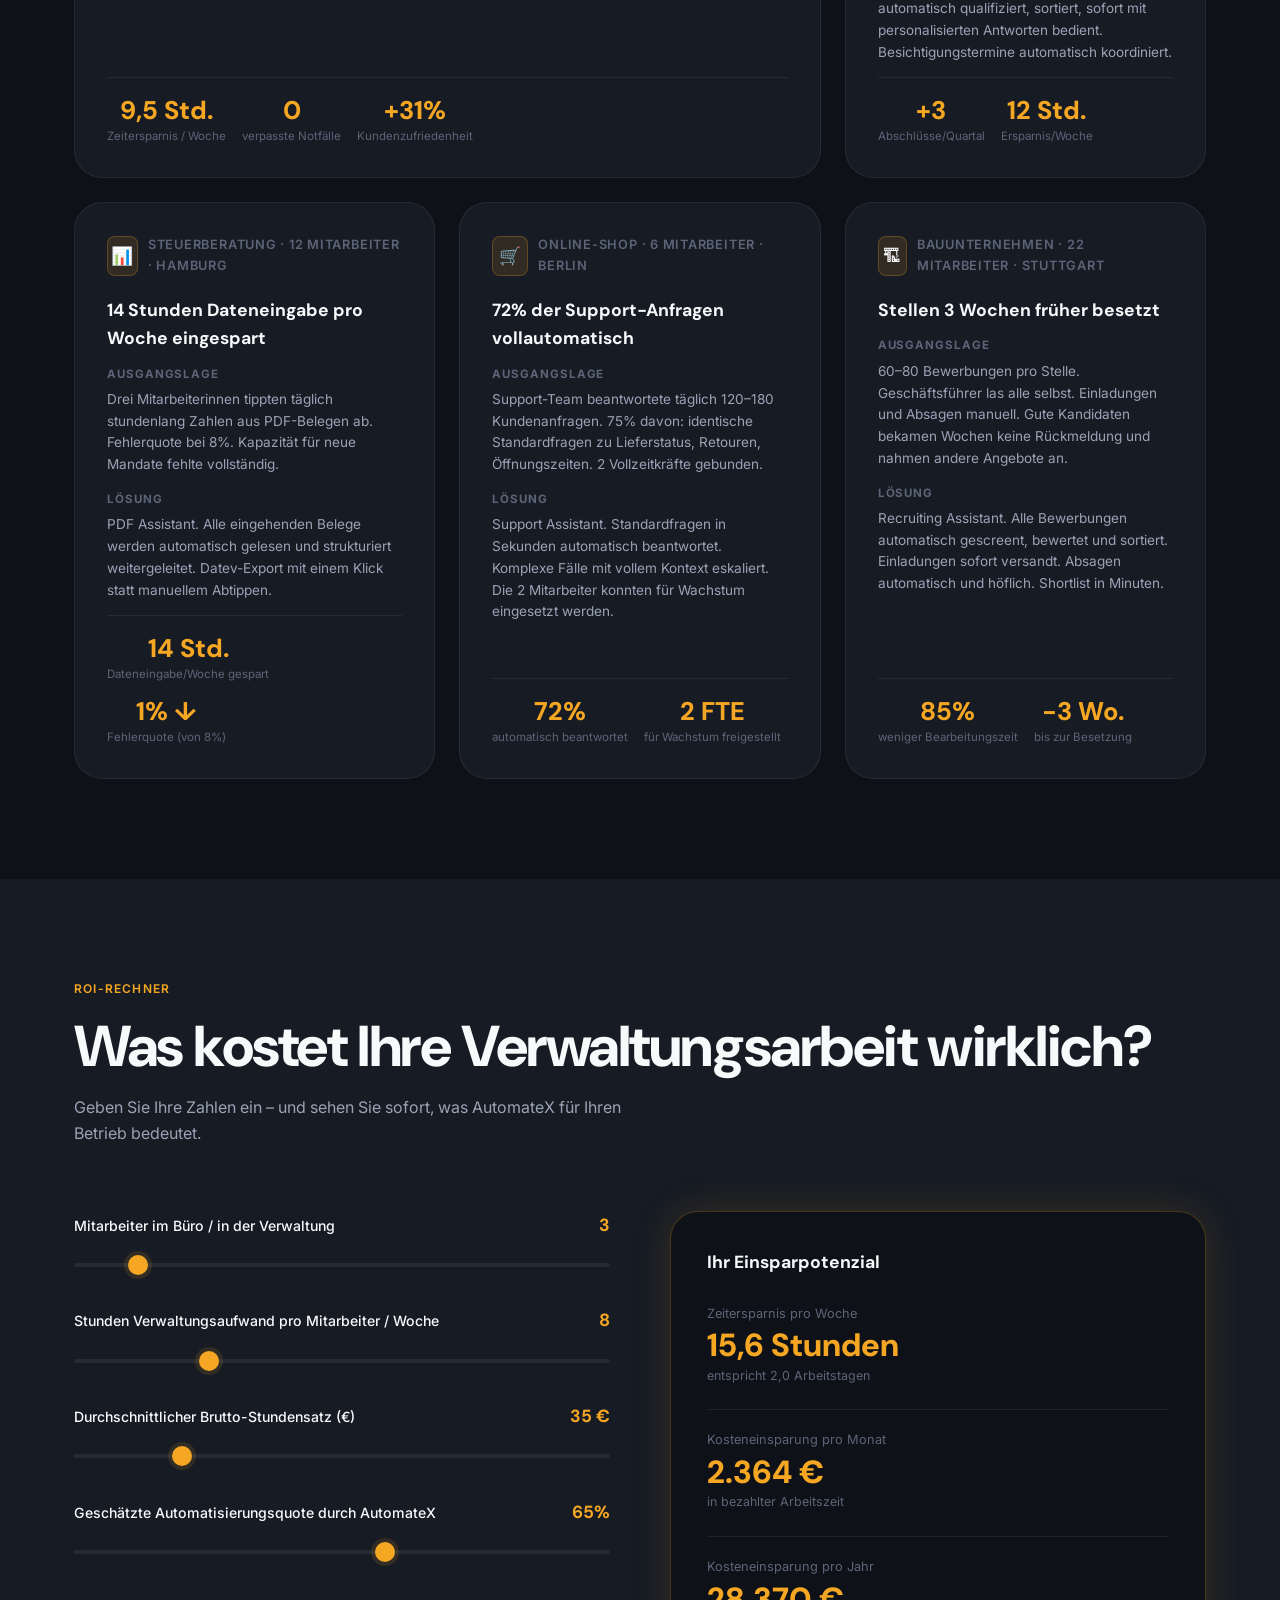
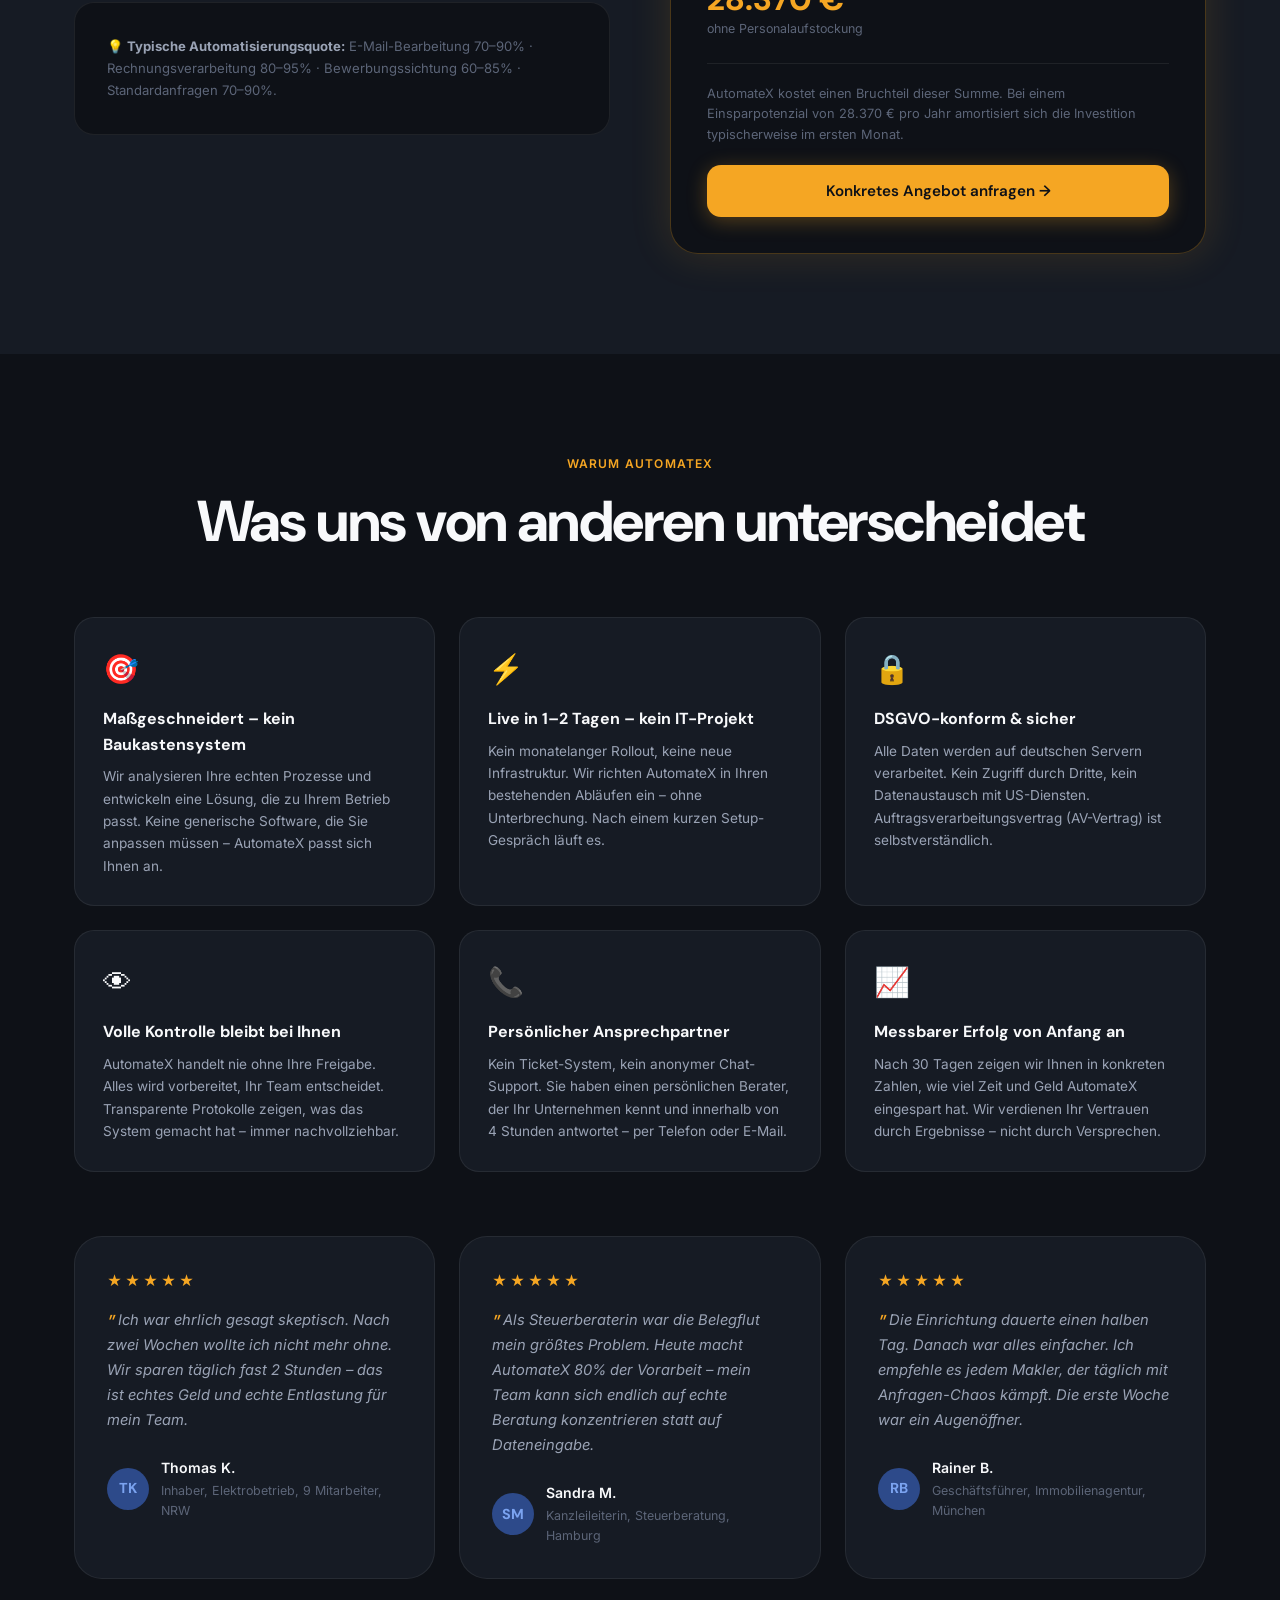
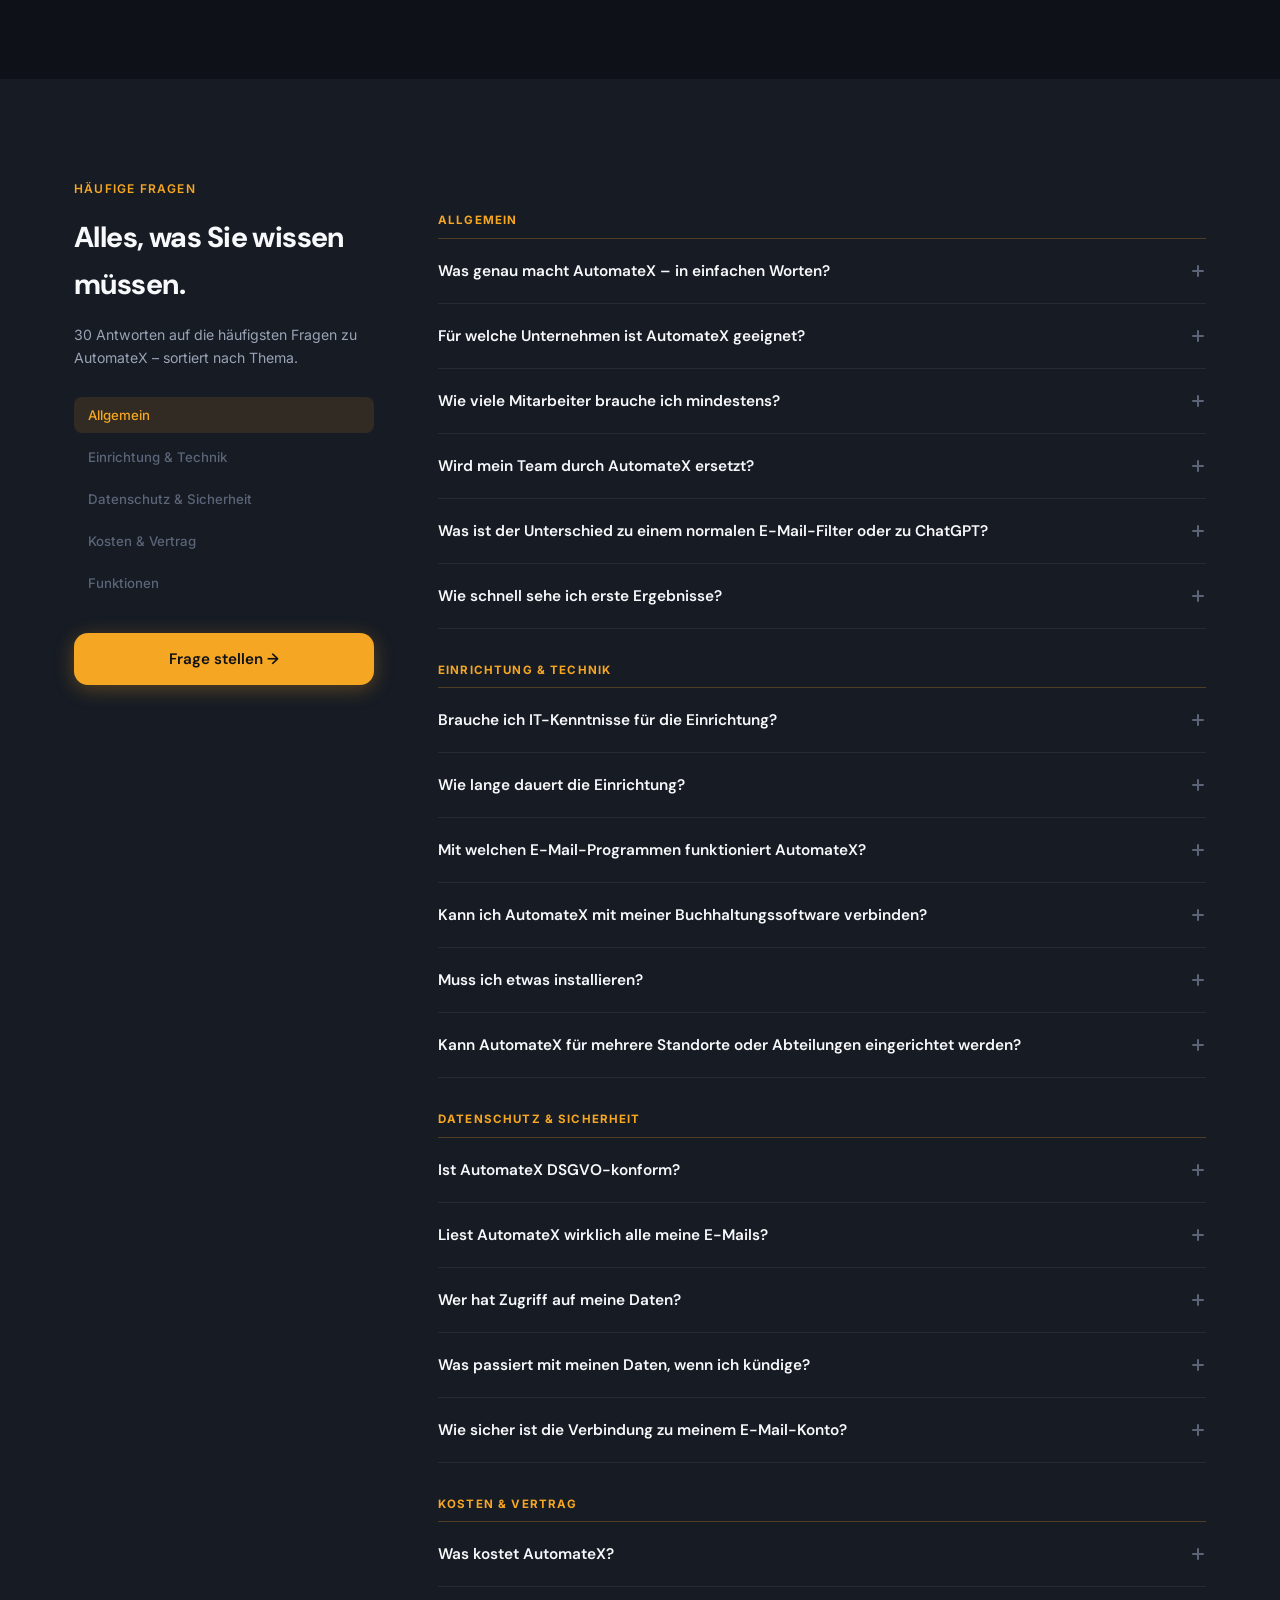
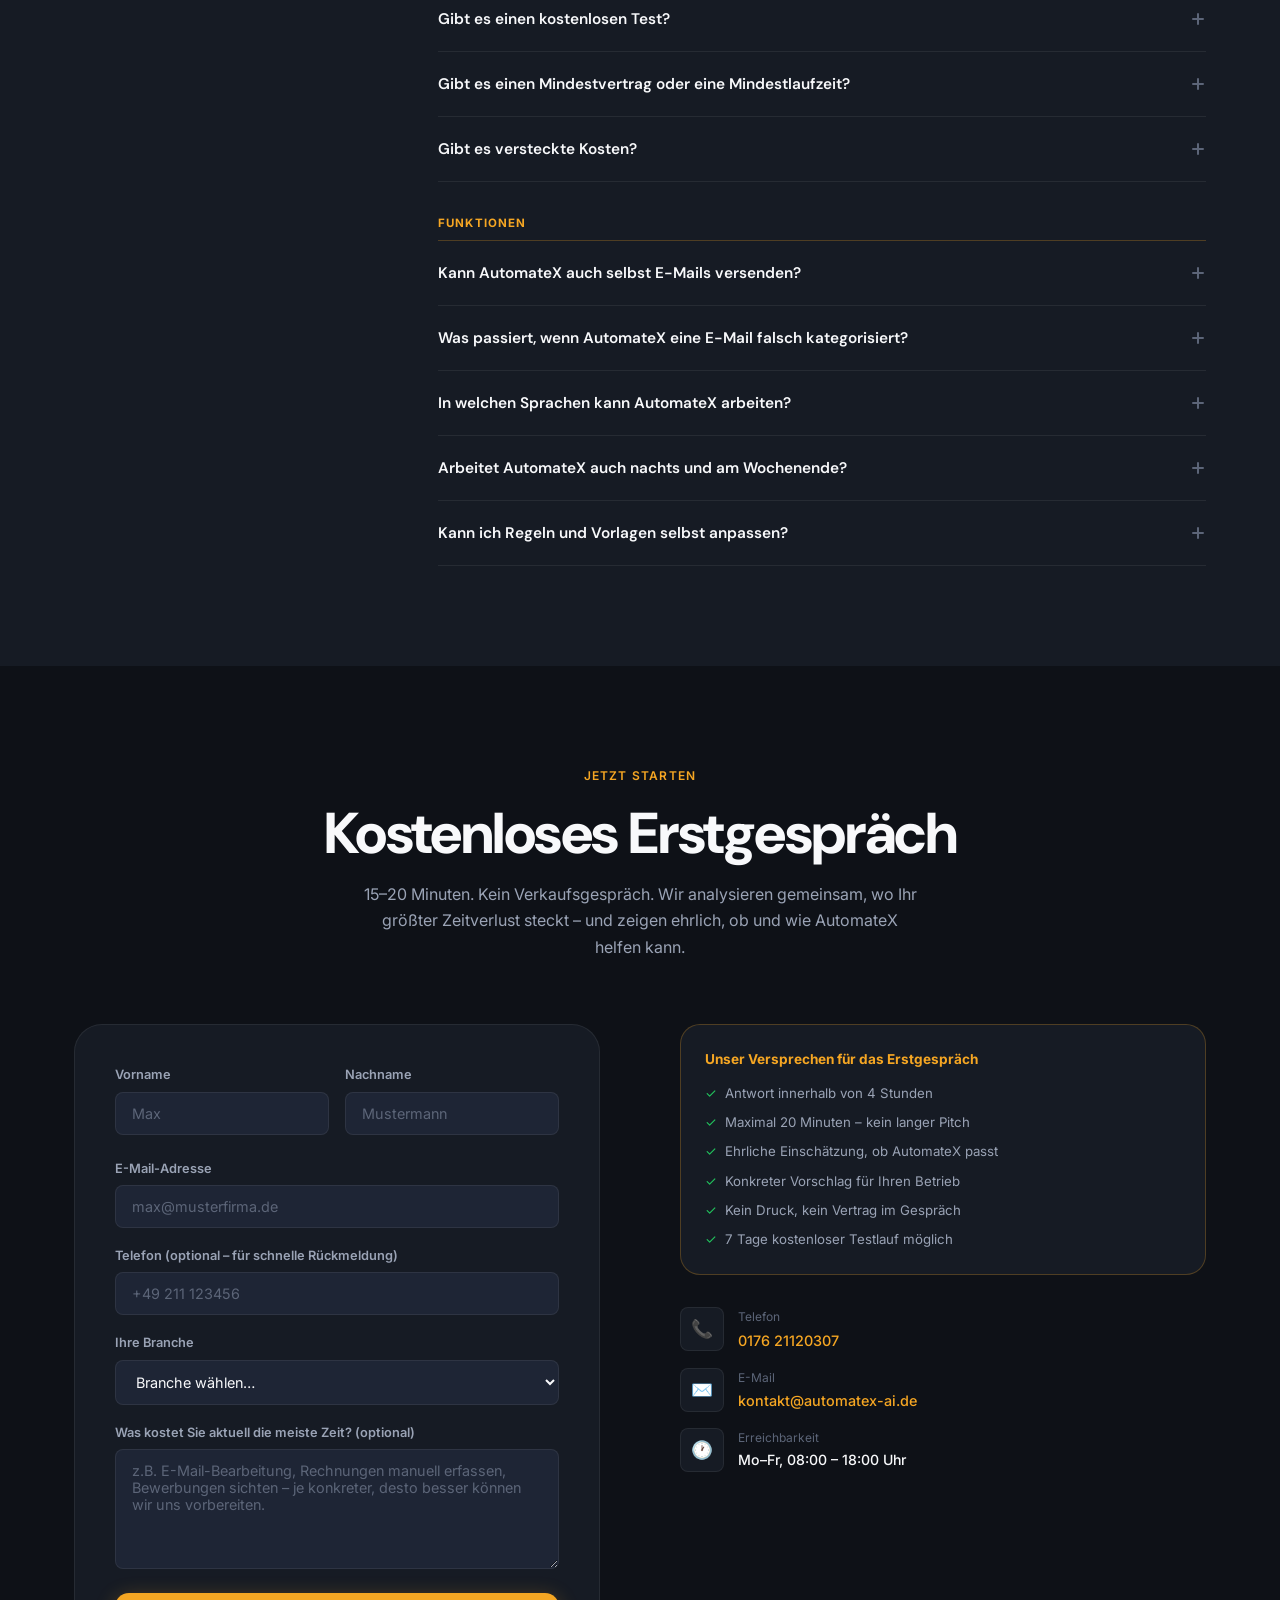
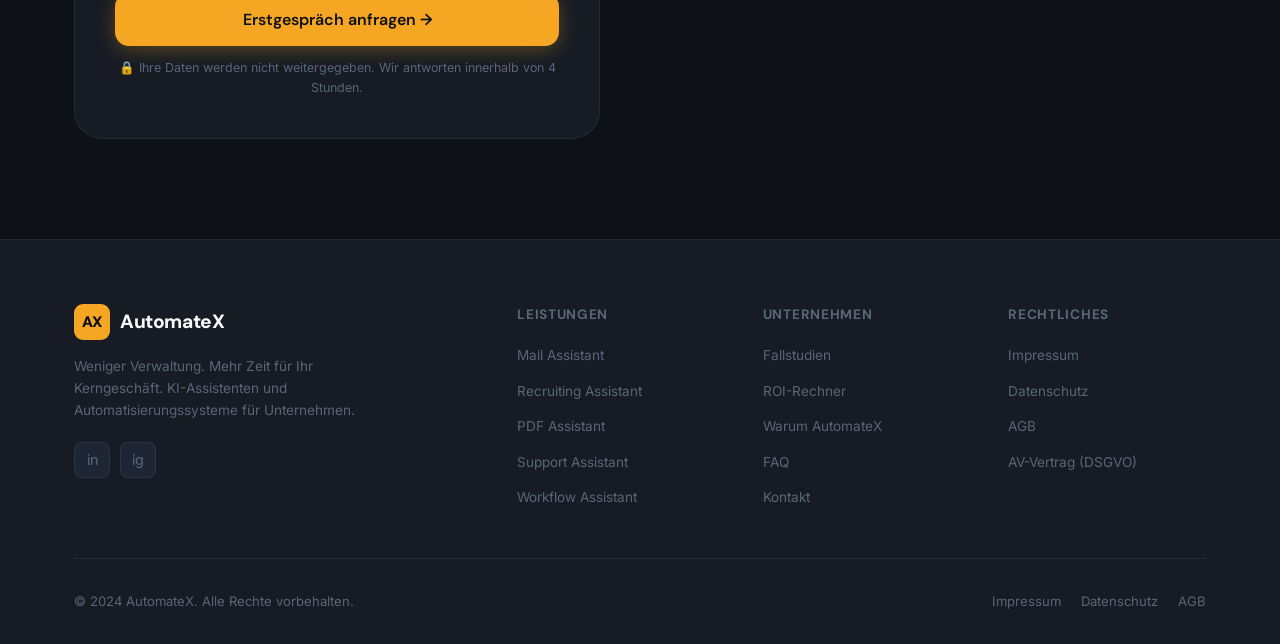
==== commit 0ca2dc00: "Add files via upload" ====
--- a/index.html
+++ b/index.html
@@ -617,9 +617,285 @@
     <div class="section-header reveal">
       <div class="label">Leistungen</div>
       <h2 class="display-lg" style="margin-top:14px">Fünf Assistenten. Ein System.</h2>
-      <p class="body-md" style="margin-top:16px;max-width:600px">Jeder AutomateX-Assistent löst ein konkretes Problem in Ihrem Arbeitsalltag. Starten Sie mit dem, das Ihnen die meiste Zeit kostet.</p>
-    </div>
-    <div class="services-grid">
+      <p class="body-md" style="margin-top:16px;max-width:600px">Jeder AutomateX-Assistent löst ein konkretes Problem in Ihrem Alltag – in drei Ausbaustufen, die mit Ihrem Unternehmen wachsen.</p>
+    </div>
+
+    <!-- Assistant selector tabs -->
+    <div class="assist-tabs reveal" id="assistTabs">
+      <button class="assist-tab active" onclick="switchAssist('mail')">📩 Mail</button>
+      <button class="assist-tab" onclick="switchAssist('pdf')">📄 PDF</button>
+      <button class="assist-tab" onclick="switchAssist('recruiting')">👥 Recruiting</button>
+      <button class="assist-tab" onclick="switchAssist('support')">🎧 Support</button>
+      <button class="assist-tab" onclick="switchAssist('workflow')">⚙️ Workflow</button>
+      <button class="assist-tab" onclick="switchAssist('individual')">✨ Individuell</button>
+    </div>
+
+    <!-- MAIL ASSISTANT -->
+    <div class="assist-panel active" id="assist-mail">
+      <div class="pricing-grid">
+        <div class="pricing-card reveal">
+          <div class="pricing-tier">Starter</div>
+          <div class="pricing-name">E-Mails vorsortieren</div>
+          <ul class="pricing-list">
+            <li>Prioritäten erkennen</li>
+            <li>Spam aussortieren</li>
+            <li>Kategorien bilden</li>
+            <li>Tagesübersicht erstellen</li>
+          </ul>
+          <div class="pricing-result">Ergebnis: Weniger Chaos im Posteingang.</div>
+          <a href="#contact" class="pricing-cta">Jetzt starten →</a>
+        </div>
+        <div class="pricing-card featured reveal reveal-delay-1">
+          <div class="pricing-badge">Empfohlen</div>
+          <div class="pricing-tier">Professional</div>
+          <div class="pricing-name">E-Mail-Bearbeitung automatisieren</div>
+          <ul class="pricing-list">
+            <li>Alles aus Starter</li>
+            <li>Antworten automatisch vorbereiten</li>
+            <li>Kundenanfragen erkennen</li>
+            <li>Weiterleitungen automatisieren</li>
+            <li>Eskalationen bei Notfällen</li>
+          </ul>
+          <div class="pricing-result">Ergebnis: Bis zu 80% weniger manueller Aufwand.</div>
+          <a href="#contact" class="pricing-cta">Jetzt starten →</a>
+        </div>
+        <div class="pricing-card reveal reveal-delay-2">
+          <div class="pricing-tier">Enterprise</div>
+          <div class="pricing-name">Vollautomatische E-Mail-Abwicklung</div>
+          <ul class="pricing-list">
+            <li>Alles aus Professional</li>
+            <li>Individuelle KI-Entscheidungen</li>
+            <li>CRM-Anbindung</li>
+            <li>ERP-Anbindung</li>
+            <li>Mehrsprachige Kommunikation</li>
+            <li>Komplette Prozessautomatisierung</li>
+          </ul>
+          <div class="pricing-result">Ergebnis: Der Posteingang arbeitet praktisch selbstständig.</div>
+          <a href="#contact" class="pricing-cta">Anfragen →</a>
+        </div>
+      </div>
+    </div>
+
+    <!-- PDF ASSISTANT -->
+    <div class="assist-panel" id="assist-pdf">
+      <div class="pricing-grid">
+        <div class="pricing-card reveal">
+          <div class="pricing-tier">Starter</div>
+          <div class="pricing-name">PDFs automatisch auslesen</div>
+          <ul class="pricing-list">
+            <li>Texte erkennen</li>
+            <li>Daten extrahieren</li>
+            <li>Dokumente kategorisieren</li>
+          </ul>
+          <div class="pricing-result">Ergebnis: Keine manuelle Datenerfassung mehr.</div>
+          <a href="#contact" class="pricing-cta">Jetzt starten →</a>
+        </div>
+        <div class="pricing-card featured reveal reveal-delay-1">
+          <div class="pricing-badge">Empfohlen</div>
+          <div class="pricing-tier">Professional</div>
+          <div class="pricing-name">Dokumentenprozesse automatisieren</div>
+          <ul class="pricing-list">
+            <li>Alles aus Starter</li>
+            <li>Rechnungen verarbeiten</li>
+            <li>Verträge analysieren</li>
+            <li>Dokumente archivieren</li>
+            <li>Daten automatisch weiterleiten</li>
+          </ul>
+          <div class="pricing-result">Ergebnis: Dokumente werden automatisch verarbeitet.</div>
+          <a href="#contact" class="pricing-cta">Jetzt starten →</a>
+        </div>
+        <div class="pricing-card reveal reveal-delay-2">
+          <div class="pricing-tier">Enterprise</div>
+          <div class="pricing-name">Intelligente Dokumentenplattform</div>
+          <ul class="pricing-list">
+            <li>Alles aus Professional</li>
+            <li>Individuelle Dokumenttypen</li>
+            <li>ERP-Anbindung</li>
+            <li>Buchhaltungssysteme</li>
+            <li>Genehmigungsprozesse</li>
+            <li>KI-Dokumentenanalyse</li>
+          </ul>
+          <div class="pricing-result">Ergebnis: Vollautomatisierter Dokumentenfluss.</div>
+          <a href="#contact" class="pricing-cta">Anfragen →</a>
+        </div>
+      </div>
+    </div>
+
+    <!-- RECRUITING ASSISTANT -->
+    <div class="assist-panel" id="assist-recruiting">
+      <div class="pricing-grid">
+        <div class="pricing-card reveal">
+          <div class="pricing-tier">Starter</div>
+          <div class="pricing-name">Bewerbungen vorsortieren</div>
+          <ul class="pricing-list">
+            <li>Lebensläufe analysieren</li>
+            <li>Kandidaten bewerten</li>
+            <li>Shortlist erstellen</li>
+          </ul>
+          <div class="pricing-result">Ergebnis: Schnellere Vorauswahl.</div>
+          <a href="#contact" class="pricing-cta">Jetzt starten →</a>
+        </div>
+        <div class="pricing-card featured reveal reveal-delay-1">
+          <div class="pricing-badge">Empfohlen</div>
+          <div class="pricing-tier">Professional</div>
+          <div class="pricing-name">Recruiting automatisieren</div>
+          <ul class="pricing-list">
+            <li>Alles aus Starter</li>
+            <li>Bewerberkommunikation</li>
+            <li>Terminvereinbarung</li>
+            <li>Interviewvorbereitung</li>
+            <li>Automatische Absagen</li>
+          </ul>
+          <div class="pricing-result">Ergebnis: Weniger Verwaltungsaufwand.</div>
+          <a href="#contact" class="pricing-cta">Jetzt starten →</a>
+        </div>
+        <div class="pricing-card reveal reveal-delay-2">
+          <div class="pricing-tier">Enterprise</div>
+          <div class="pricing-name">KI-Recruiting-System</div>
+          <ul class="pricing-list">
+            <li>Alles aus Professional</li>
+            <li>Individuelle Bewertungskriterien</li>
+            <li>ATS-Anbindung</li>
+            <li>Talentpool-Management</li>
+            <li>Mehrstufige Auswahlprozesse</li>
+          </ul>
+          <div class="pricing-result">Ergebnis: Schneller die richtigen Mitarbeiter finden.</div>
+          <a href="#contact" class="pricing-cta">Anfragen →</a>
+        </div>
+      </div>
+    </div>
+
+    <!-- SUPPORT ASSISTANT -->
+    <div class="assist-panel" id="assist-support">
+      <div class="pricing-grid">
+        <div class="pricing-card reveal">
+          <div class="pricing-tier">Starter</div>
+          <div class="pricing-name">Standardfragen automatisch beantworten</div>
+          <ul class="pricing-list">
+            <li>FAQ-Antworten</li>
+            <li>Sofortreaktionen</li>
+            <li>Ticket-Erstellung</li>
+          </ul>
+          <div class="pricing-result">Ergebnis: Schnellere Reaktionszeiten.</div>
+          <a href="#contact" class="pricing-cta">Jetzt starten →</a>
+        </div>
+        <div class="pricing-card featured reveal reveal-delay-1">
+          <div class="pricing-badge">Empfohlen</div>
+          <div class="pricing-tier">Professional</div>
+          <div class="pricing-name">Kundenservice automatisieren</div>
+          <ul class="pricing-list">
+            <li>Alles aus Starter</li>
+            <li>Kontextbezogene Antworten</li>
+            <li>Ticket-Priorisierung</li>
+            <li>Automatische Weiterleitung</li>
+          </ul>
+          <div class="pricing-result">Ergebnis: Weniger Supportaufwand.</div>
+          <a href="#contact" class="pricing-cta">Jetzt starten →</a>
+        </div>
+        <div class="pricing-card reveal reveal-delay-2">
+          <div class="pricing-tier">Enterprise</div>
+          <div class="pricing-name">KI-Support-Center</div>
+          <ul class="pricing-list">
+            <li>Alles aus Professional</li>
+            <li>Omnichannel-Support</li>
+            <li>CRM-Anbindung</li>
+            <li>Wissensdatenbank</li>
+            <li>Individuelle Eskalationslogik</li>
+          </ul>
+          <div class="pricing-result">Ergebnis: Rund-um-die-Uhr Kundenservice.</div>
+          <a href="#contact" class="pricing-cta">Anfragen →</a>
+        </div>
+      </div>
+    </div>
+
+    <!-- WORKFLOW ASSISTANT -->
+    <div class="assist-panel" id="assist-workflow">
+      <div class="pricing-grid">
+        <div class="pricing-card reveal">
+          <div class="pricing-tier">Starter</div>
+          <div class="pricing-name">Aufgaben automatisch weiterleiten</div>
+          <ul class="pricing-list">
+            <li>Erinnerungen</li>
+            <li>Benachrichtigungen</li>
+            <li>Aufgabenverteilung</li>
+          </ul>
+          <div class="pricing-result">Ergebnis: Nichts geht verloren.</div>
+          <a href="#contact" class="pricing-cta">Jetzt starten →</a>
+        </div>
+        <div class="pricing-card featured reveal reveal-delay-1">
+          <div class="pricing-badge">Empfohlen</div>
+          <div class="pricing-tier">Professional</div>
+          <div class="pricing-name">Prozesse verbinden</div>
+          <ul class="pricing-list">
+            <li>Alles aus Starter</li>
+            <li>Toolübergreifende Workflows</li>
+            <li>Automatische Freigaben</li>
+            <li>Prozessketten</li>
+          </ul>
+          <div class="pricing-result">Ergebnis: Weniger manuelle Übergaben.</div>
+          <a href="#contact" class="pricing-cta">Jetzt starten →</a>
+        </div>
+        <div class="pricing-card reveal reveal-delay-2">
+          <div class="pricing-tier">Enterprise</div>
+          <div class="pricing-name">Unternehmensweite Automatisierung</div>
+          <ul class="pricing-list">
+            <li>Alles aus Professional</li>
+            <li>Individuelle Prozesse</li>
+            <li>ERP-Anbindung</li>
+            <li>CRM-Anbindung</li>
+            <li>Mehrstufige Workflows</li>
+            <li>KI-gestützte Entscheidungen</li>
+          </ul>
+          <div class="pricing-result">Ergebnis: Vollständig digitalisierte Abläufe.</div>
+          <a href="#contact" class="pricing-cta">Anfragen →</a>
+        </div>
+      </div>
+    </div>
+
+    <!-- INDIVIDUELLE LÖSUNG -->
+    <div class="assist-panel" id="assist-individual">
+      <div class="pricing-grid">
+        <div class="pricing-card reveal">
+          <div class="pricing-tier">Starter</div>
+          <div class="pricing-name">Analyse &amp; Potenziale</div>
+          <ul class="pricing-list">
+            <li>Analyse Ihres Unternehmens</li>
+            <li>Identifikation erster Automatisierungspotenziale</li>
+            <li>Empfehlung passender Assistenten</li>
+          </ul>
+          <div class="pricing-result">Ergebnis: Klarheit, wo Sie anfangen sollten.</div>
+          <a href="#contact" class="pricing-cta">Kostenlos anfragen →</a>
+        </div>
+        <div class="pricing-card featured reveal reveal-delay-1">
+          <div class="pricing-badge">Beliebt</div>
+          <div class="pricing-tier">Professional</div>
+          <div class="pricing-name">Strategie &amp; Umsetzung</div>
+          <ul class="pricing-list">
+            <li>Konkrete Automatisierungsstrategie</li>
+            <li>Prozessbewertung</li>
+            <li>Implementierung der Lösung</li>
+            <li>Schulung Ihres Teams</li>
+          </ul>
+          <div class="pricing-result">Ergebnis: Fertige Automatisierung in Ihrem Betrieb.</div>
+          <a href="#contact" class="pricing-cta">Kostenlos anfragen →</a>
+        </div>
+        <div class="pricing-card reveal reveal-delay-2">
+          <div class="pricing-tier">Enterprise</div>
+          <div class="pricing-name">Individuelle KI-Lösung</div>
+          <ul class="pricing-list">
+            <li>Maßgeschneiderte KI-Entwicklung</li>
+            <li>Beratung &amp; Implementierung</li>
+            <li>Systemintegration</li>
+            <li>Langfristige Betreuung</li>
+            <li>Dedizierter Ansprechpartner</li>
+          </ul>
+          <div class="pricing-result">Ergebnis: Vollständig individualisierte Automatisierung.</div>
+          <a href="#contact" class="pricing-cta">Anfragen →</a>
+        </div>
+      </div>
+    </div>
+
+    <div class="services-grid" style="display:none">
 
       <div class="service-card reveal">
         <div class="service-icon">📧</div>
@@ -1351,6 +1627,23 @@
 
 <!-- ═══════════════════════ JAVASCRIPT ═══════════════════════ -->
 <script>
+// ── Assistant Tabs ──
+function switchAssist(id) {
+  document.querySelectorAll('.assist-panel').forEach(function(p) { p.classList.remove('active'); });
+  document.querySelectorAll('.assist-tab').forEach(function(t) { t.classList.remove('active'); });
+  var panel = document.getElementById('assist-' + id);
+  if (panel) panel.classList.add('active');
+  var tabs = document.querySelectorAll('.assist-tab');
+  var ids = ['mail','pdf','recruiting','support','workflow','individual'];
+  var idx = ids.indexOf(id);
+  if (tabs[idx]) tabs[idx].classList.add('active');
+  // re-trigger reveal for cards
+  panel.querySelectorAll('.reveal').forEach(function(el) {
+    el.classList.remove('visible');
+    setTimeout(function() { el.classList.add('visible'); }, 50);
+  });
+}
+
 // ── Nav scroll effect ──
 var nav = document.getElementById('nav');
 window.addEventListener('scroll', function() {
--- a/style.css
+++ b/style.css
@@ -781,7 +781,7 @@
   .hero-stat { border-right: none; border-bottom: 1px solid var(--border); }
   .hero-stat:last-child { border-bottom: none; }
   .nav-links { display: none; }
-  .nav-cta .btn:not(.btn-primary) { display: none; }
+  .nav-cta { display: none; }
   .hamburger { display: flex; }
   .demo-flow { grid-template-columns: repeat(2, 1fr); }
   .form-row { grid-template-columns: 1fr; }
@@ -804,3 +804,87 @@
 @media (prefers-reduced-motion: reduce) {
   *, *::before, *::after { animation-duration: 0.01ms !important; transition-duration: 0.01ms !important; }
 }
+
+/* ══════════════════════════════════════════════
+   LEISTUNGEN – PRICING TABS
+══════════════════════════════════════════════ */
+.assist-tabs {
+  display: flex; gap: 8px; flex-wrap: wrap; margin-bottom: 40px;
+}
+.assist-tab {
+  padding: 10px 20px; border-radius: 100px;
+  border: 1px solid var(--border); background: transparent;
+  font-family: var(--font-display); font-size: 0.88rem; font-weight: 600;
+  color: var(--text-muted); cursor: pointer; transition: all var(--transition);
+}
+.assist-tab.active { background: var(--amber); color: var(--ink); border-color: var(--amber); }
+.assist-tab:hover:not(.active) { border-color: rgba(255,255,255,0.25); color: var(--text-primary); }
+.assist-panel { display: none; animation: fadeIn 0.3s ease; }
+.assist-panel.active { display: block; }
+
+.pricing-grid {
+  display: grid; grid-template-columns: repeat(3, 1fr); gap: 24px;
+}
+.pricing-card {
+  background: var(--ink); border: 1px solid var(--border);
+  border-radius: var(--radius-xl); padding: 32px;
+  display: flex; flex-direction: column; gap: 16px;
+  transition: all var(--transition); position: relative;
+}
+.pricing-card:hover { border-color: var(--border-amber); transform: translateY(-3px); }
+.pricing-card.featured {
+  border-color: var(--amber); background: rgba(245,166,35,0.05);
+  transform: scale(1.02);
+}
+.pricing-card.featured:hover { transform: scale(1.02) translateY(-3px); }
+.pricing-badge {
+  position: absolute; top: -12px; left: 50%; transform: translateX(-50%);
+  background: var(--amber); color: var(--ink);
+  font-family: var(--font-display); font-size: 0.72rem; font-weight: 800;
+  letter-spacing: 0.08em; text-transform: uppercase;
+  padding: 4px 14px; border-radius: 100px; white-space: nowrap;
+}
+.pricing-tier {
+  font-size: 0.72rem; font-weight: 700; letter-spacing: 0.12em;
+  text-transform: uppercase; color: var(--amber);
+}
+.pricing-name {
+  font-family: var(--font-display); font-size: 1.1rem; font-weight: 700;
+  color: var(--text-primary); line-height: 1.3;
+}
+.pricing-list {
+  list-style: none; padding: 0; display: flex; flex-direction: column; gap: 9px; flex: 1;
+}
+.pricing-list li {
+  font-size: 0.87rem; color: var(--text-secondary);
+  display: flex; align-items: flex-start; gap: 8px;
+}
+.pricing-list li::before {
+  content: '✓'; color: var(--success); font-weight: 700; flex-shrink: 0; margin-top: 1px;
+}
+.pricing-result {
+  font-size: 0.85rem; font-weight: 600; color: var(--text-primary);
+  background: rgba(245,166,35,0.08); border: 1px solid var(--border-amber);
+  border-radius: var(--radius-sm); padding: 10px 14px;
+}
+.pricing-cta {
+  display: block; text-align: center; padding: 12px;
+  background: var(--amber); color: var(--ink);
+  border-radius: var(--radius-sm); font-family: var(--font-display);
+  font-weight: 700; font-size: 0.88rem;
+  transition: all var(--transition); text-decoration: none;
+}
+.pricing-cta:hover { background: var(--amber-light); transform: translateY(-1px); }
+.pricing-card:not(.featured) .pricing-cta {
+  background: transparent; color: var(--amber);
+  border: 1px solid var(--border-amber);
+}
+.pricing-card:not(.featured) .pricing-cta:hover { background: var(--amber-dim); }
+
+@media (max-width: 768px) {
+  .pricing-grid { grid-template-columns: 1fr; }
+  .pricing-card.featured { transform: none; }
+  .pricing-card.featured:hover { transform: translateY(-3px); }
+  .assist-tabs { gap: 6px; }
+  .assist-tab { padding: 8px 14px; font-size: 0.8rem; }
+}
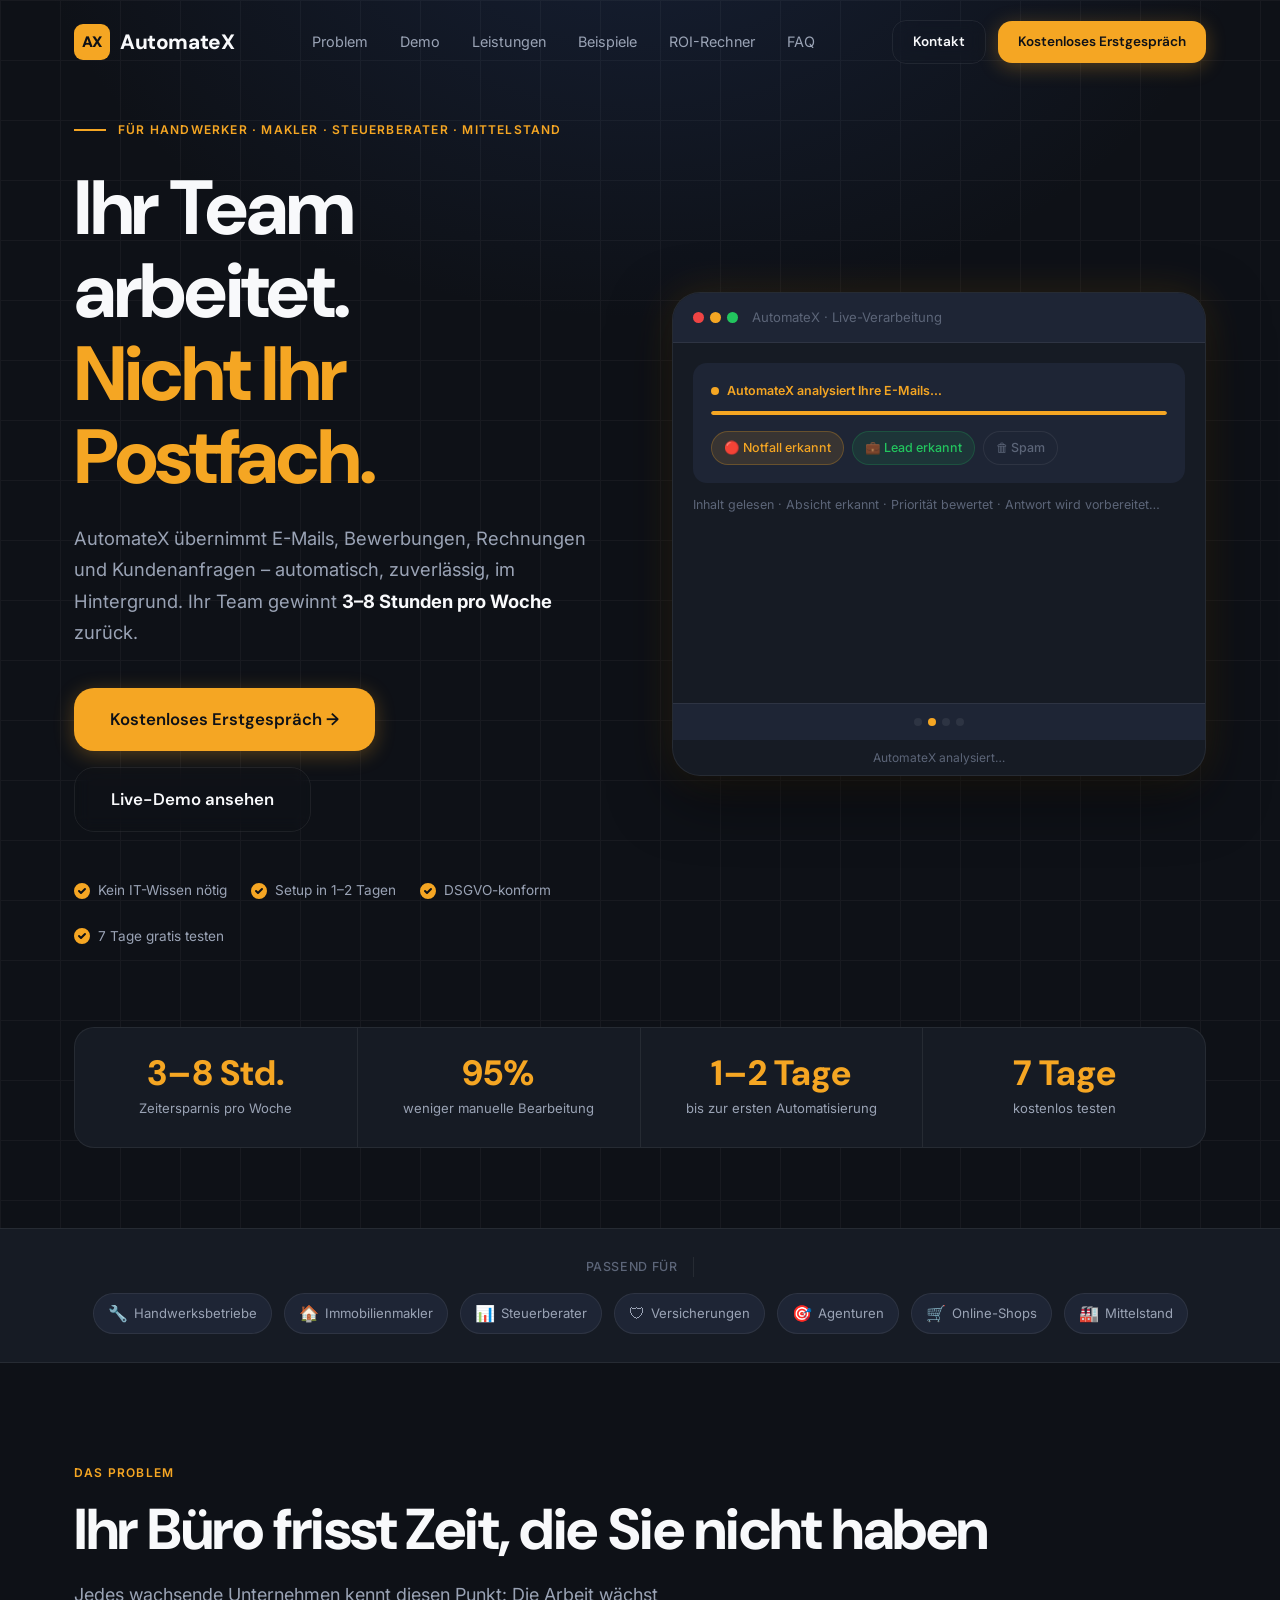
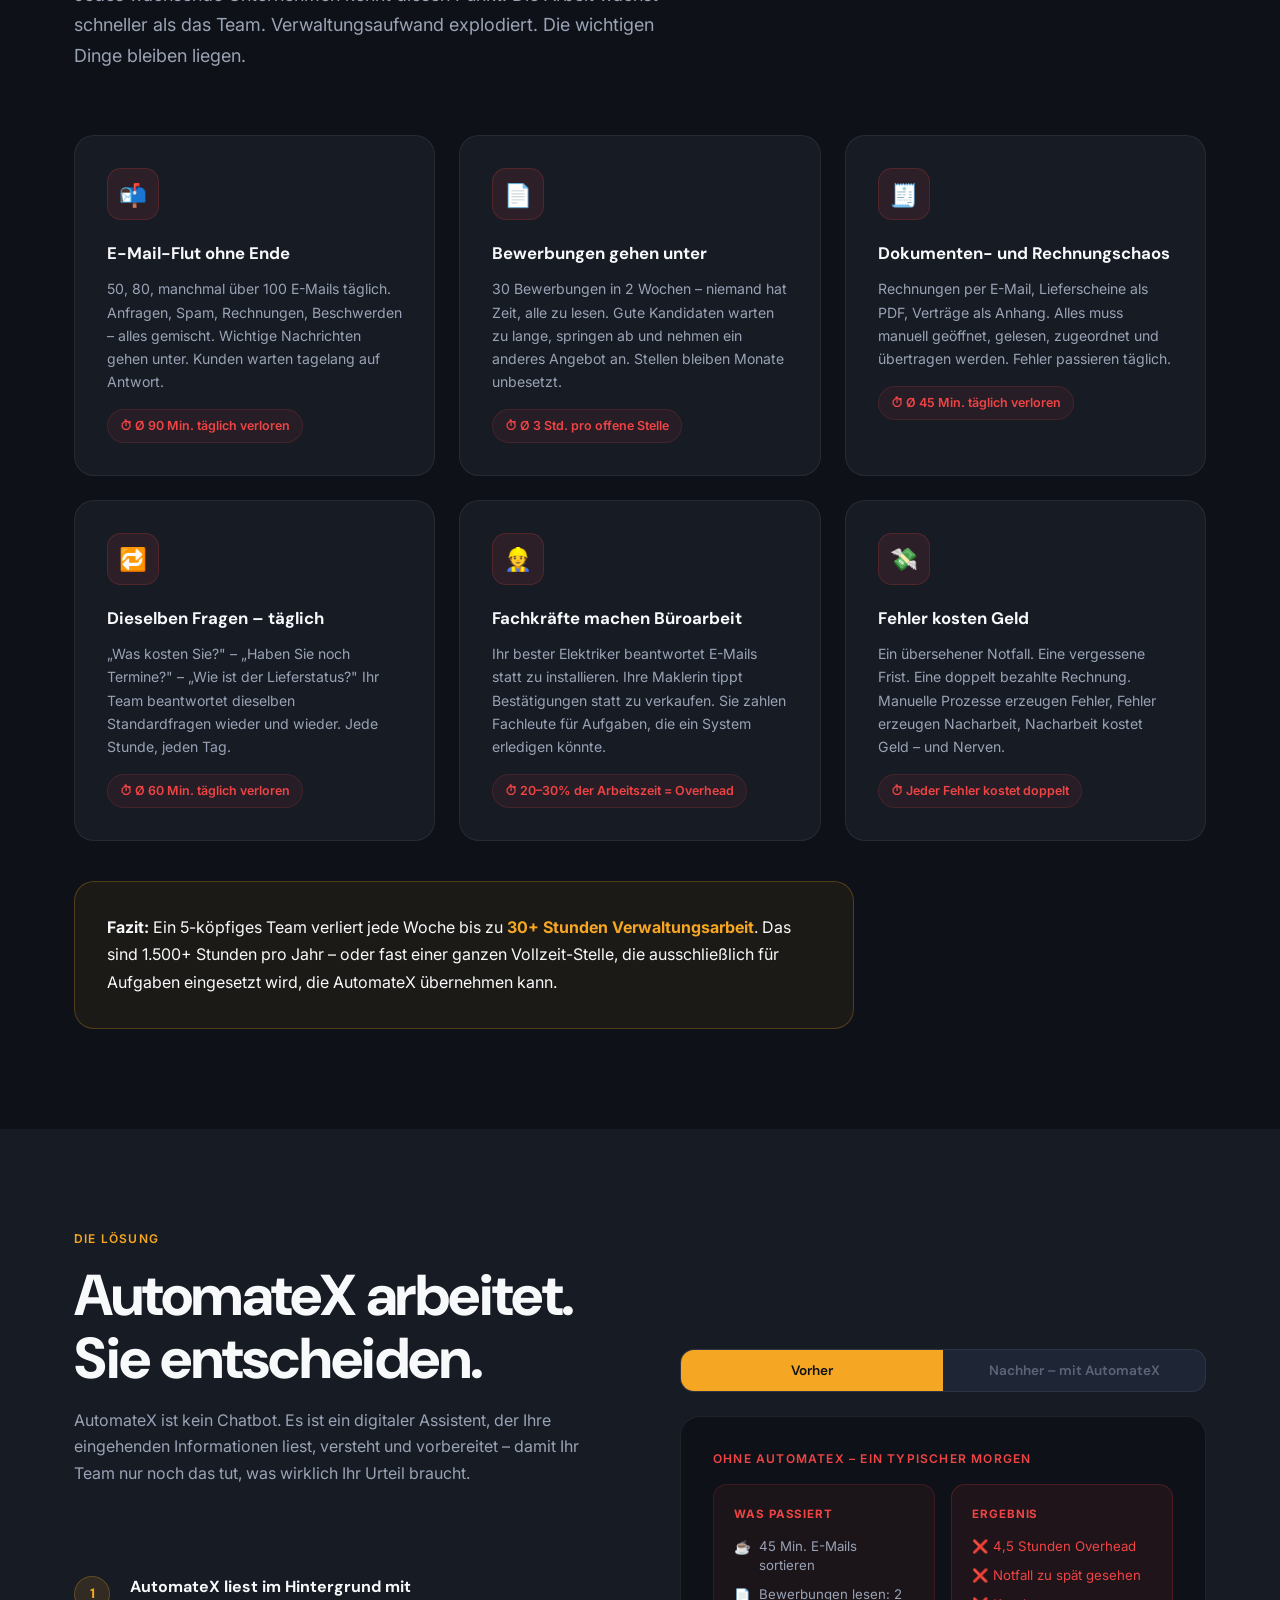
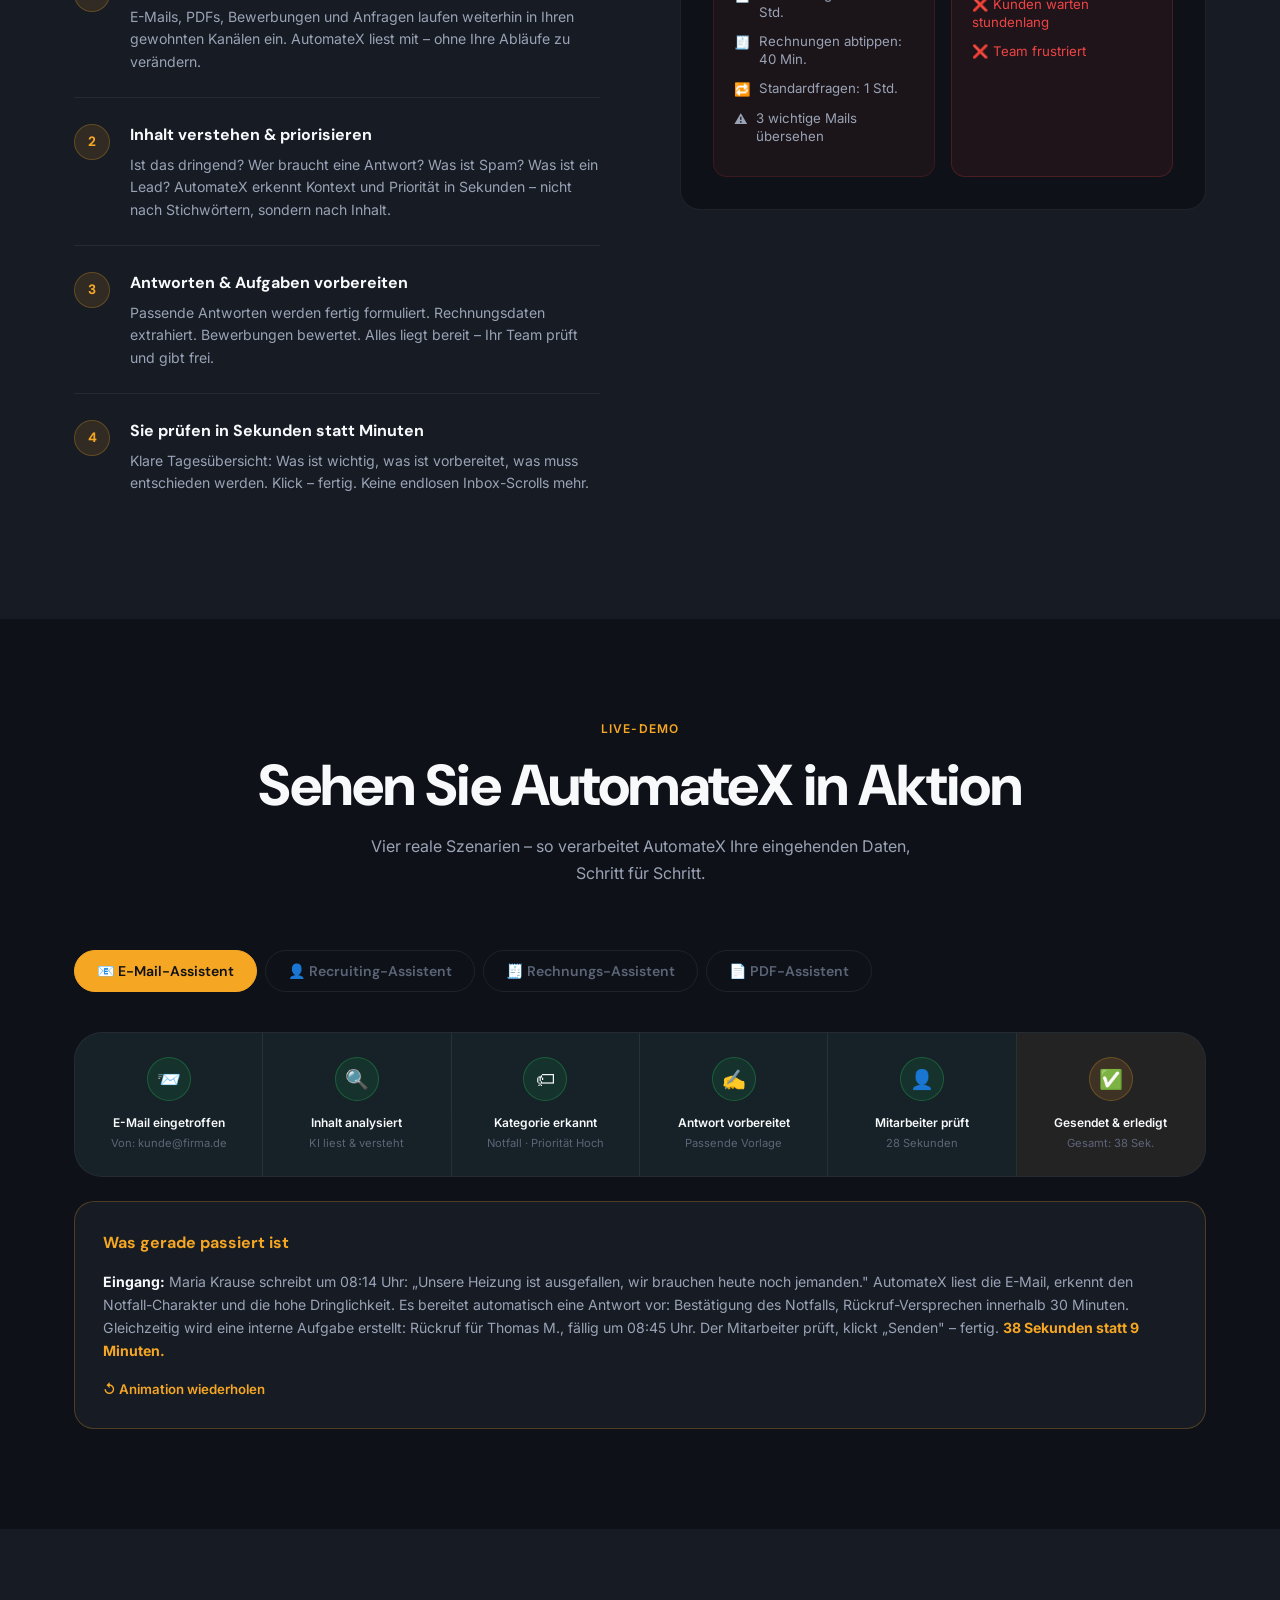
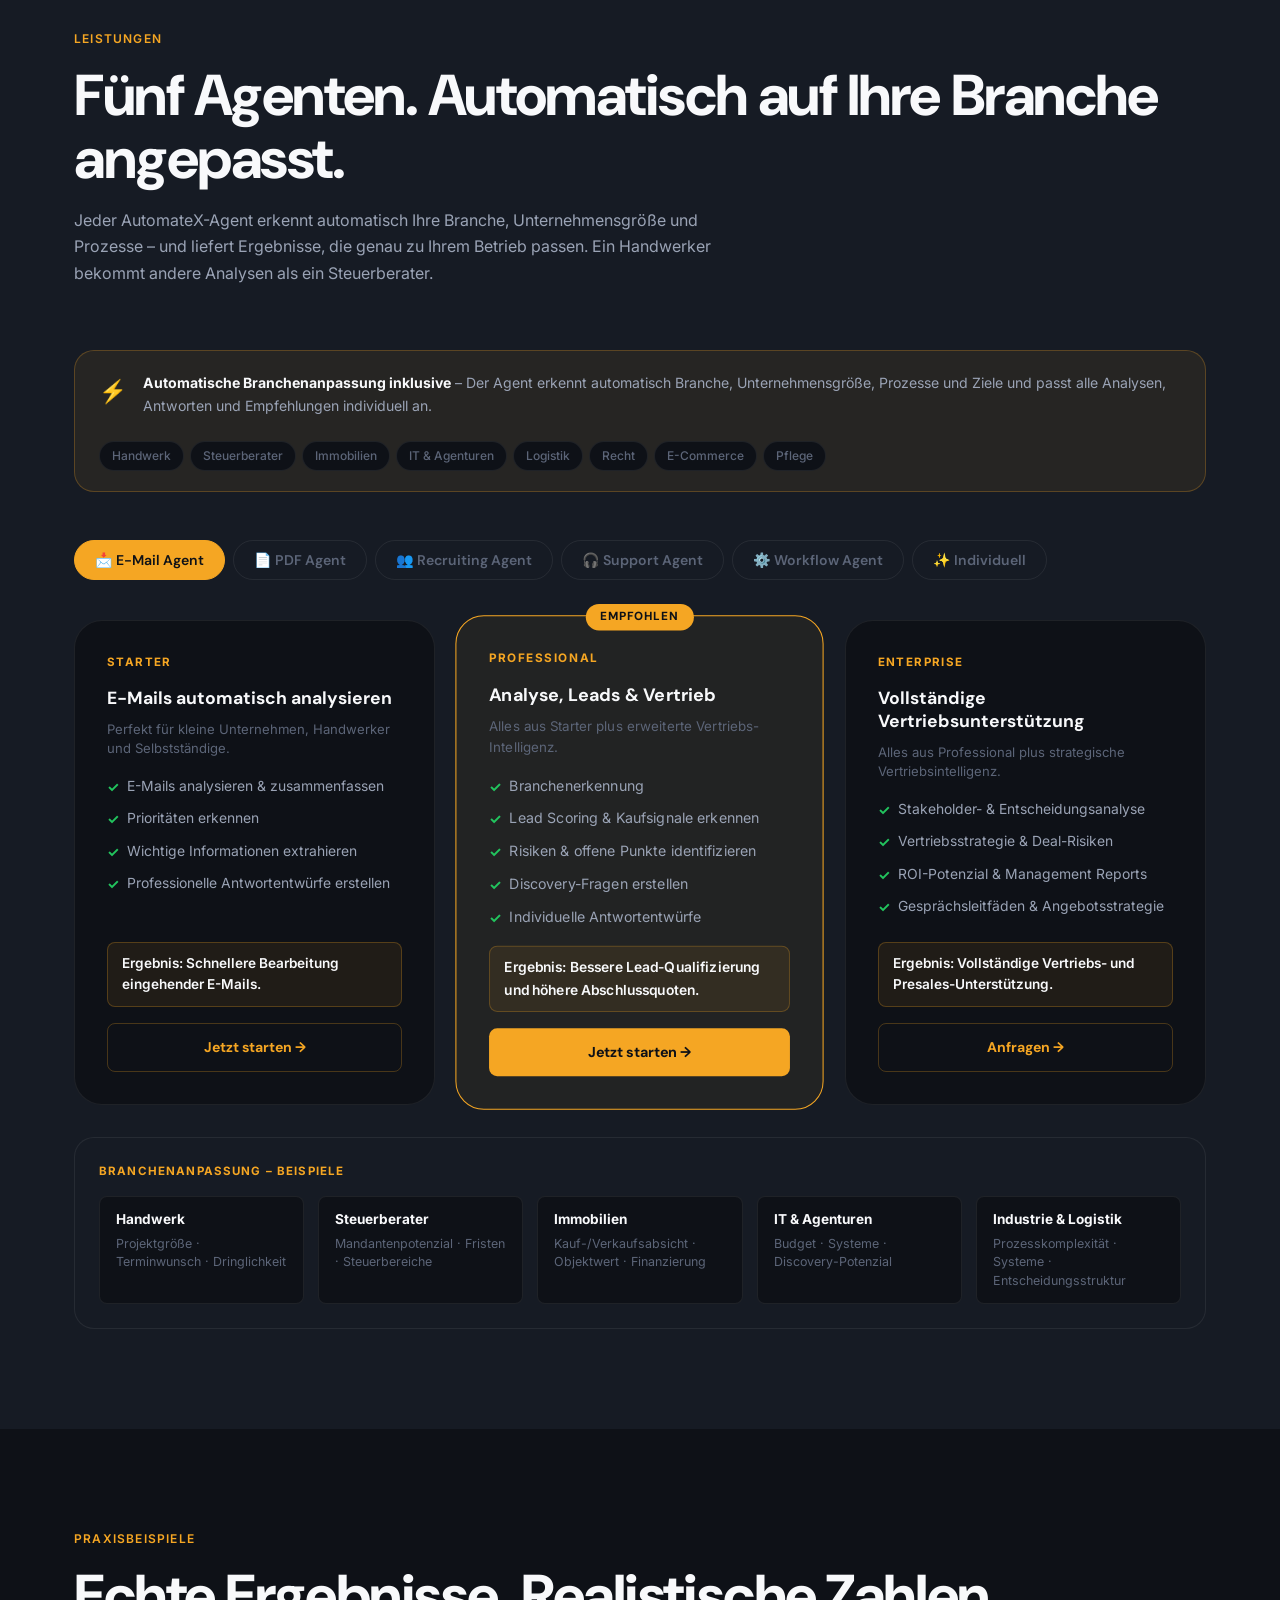
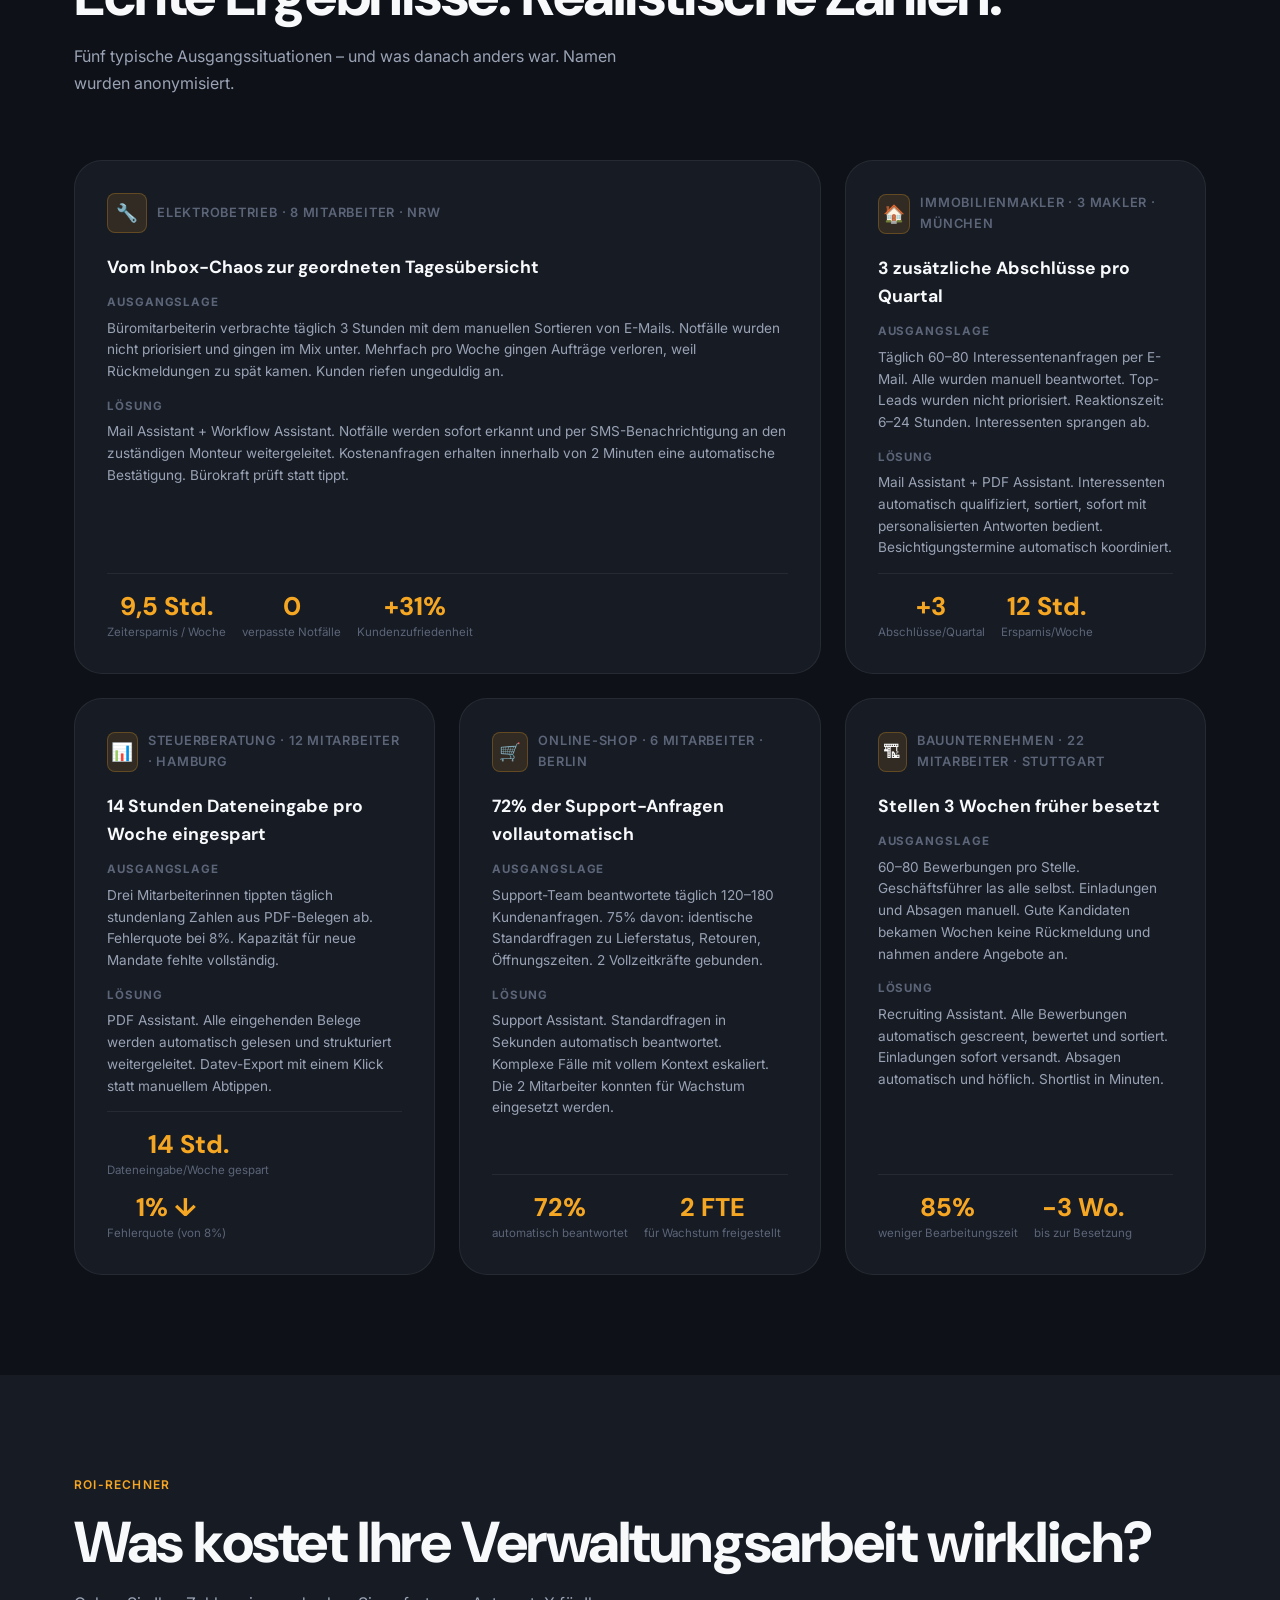
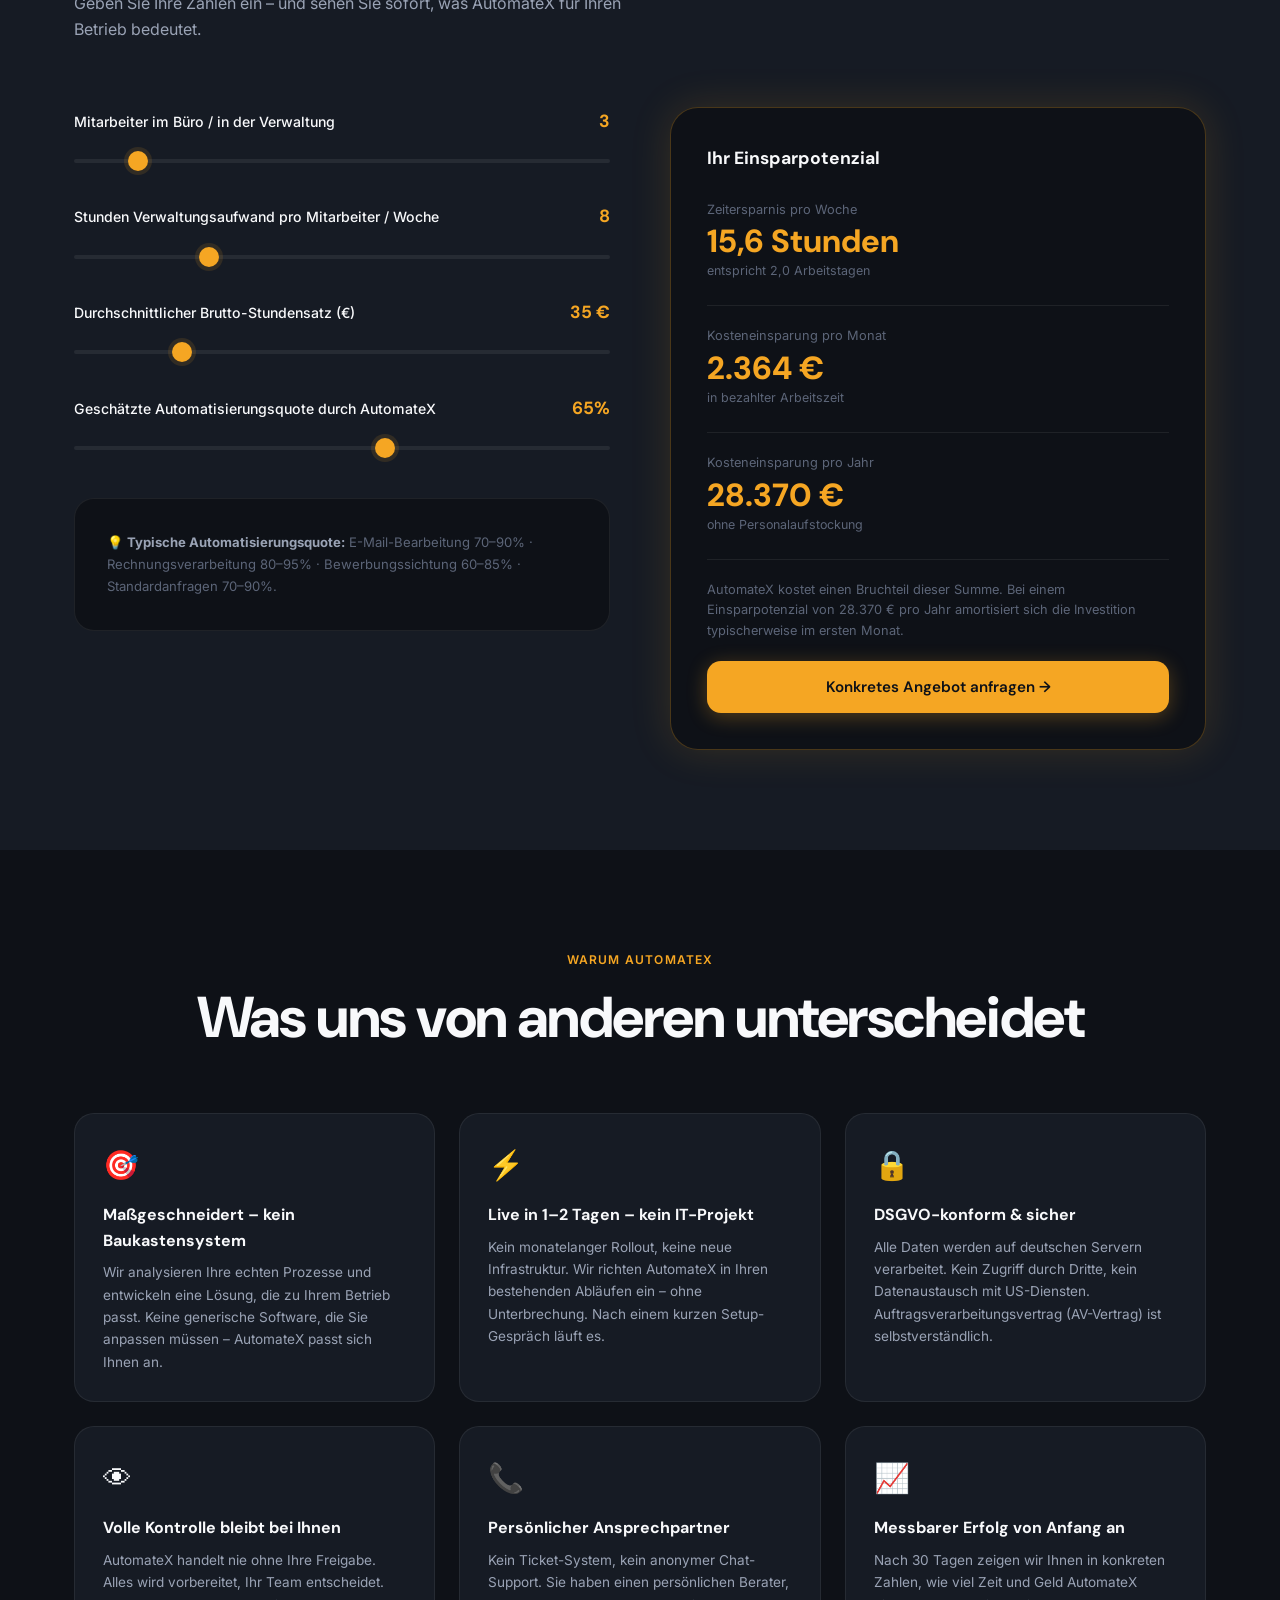
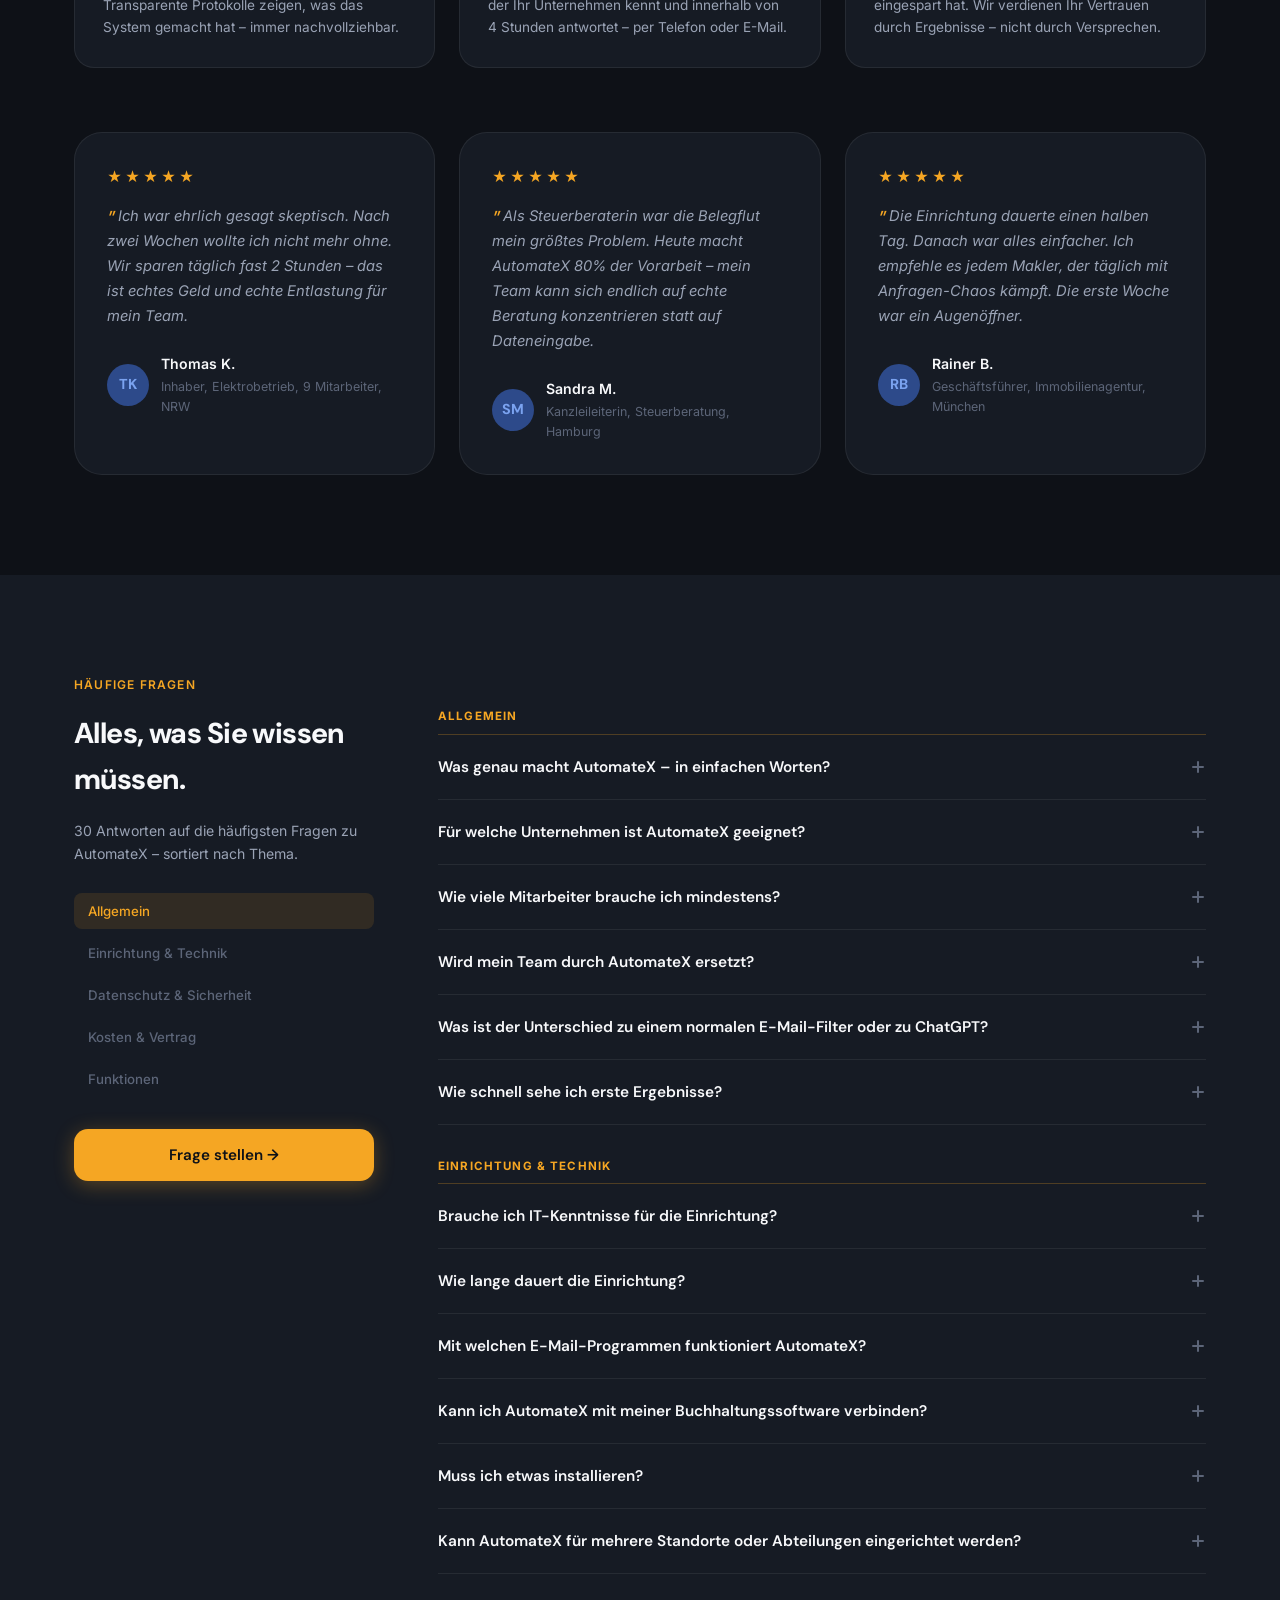
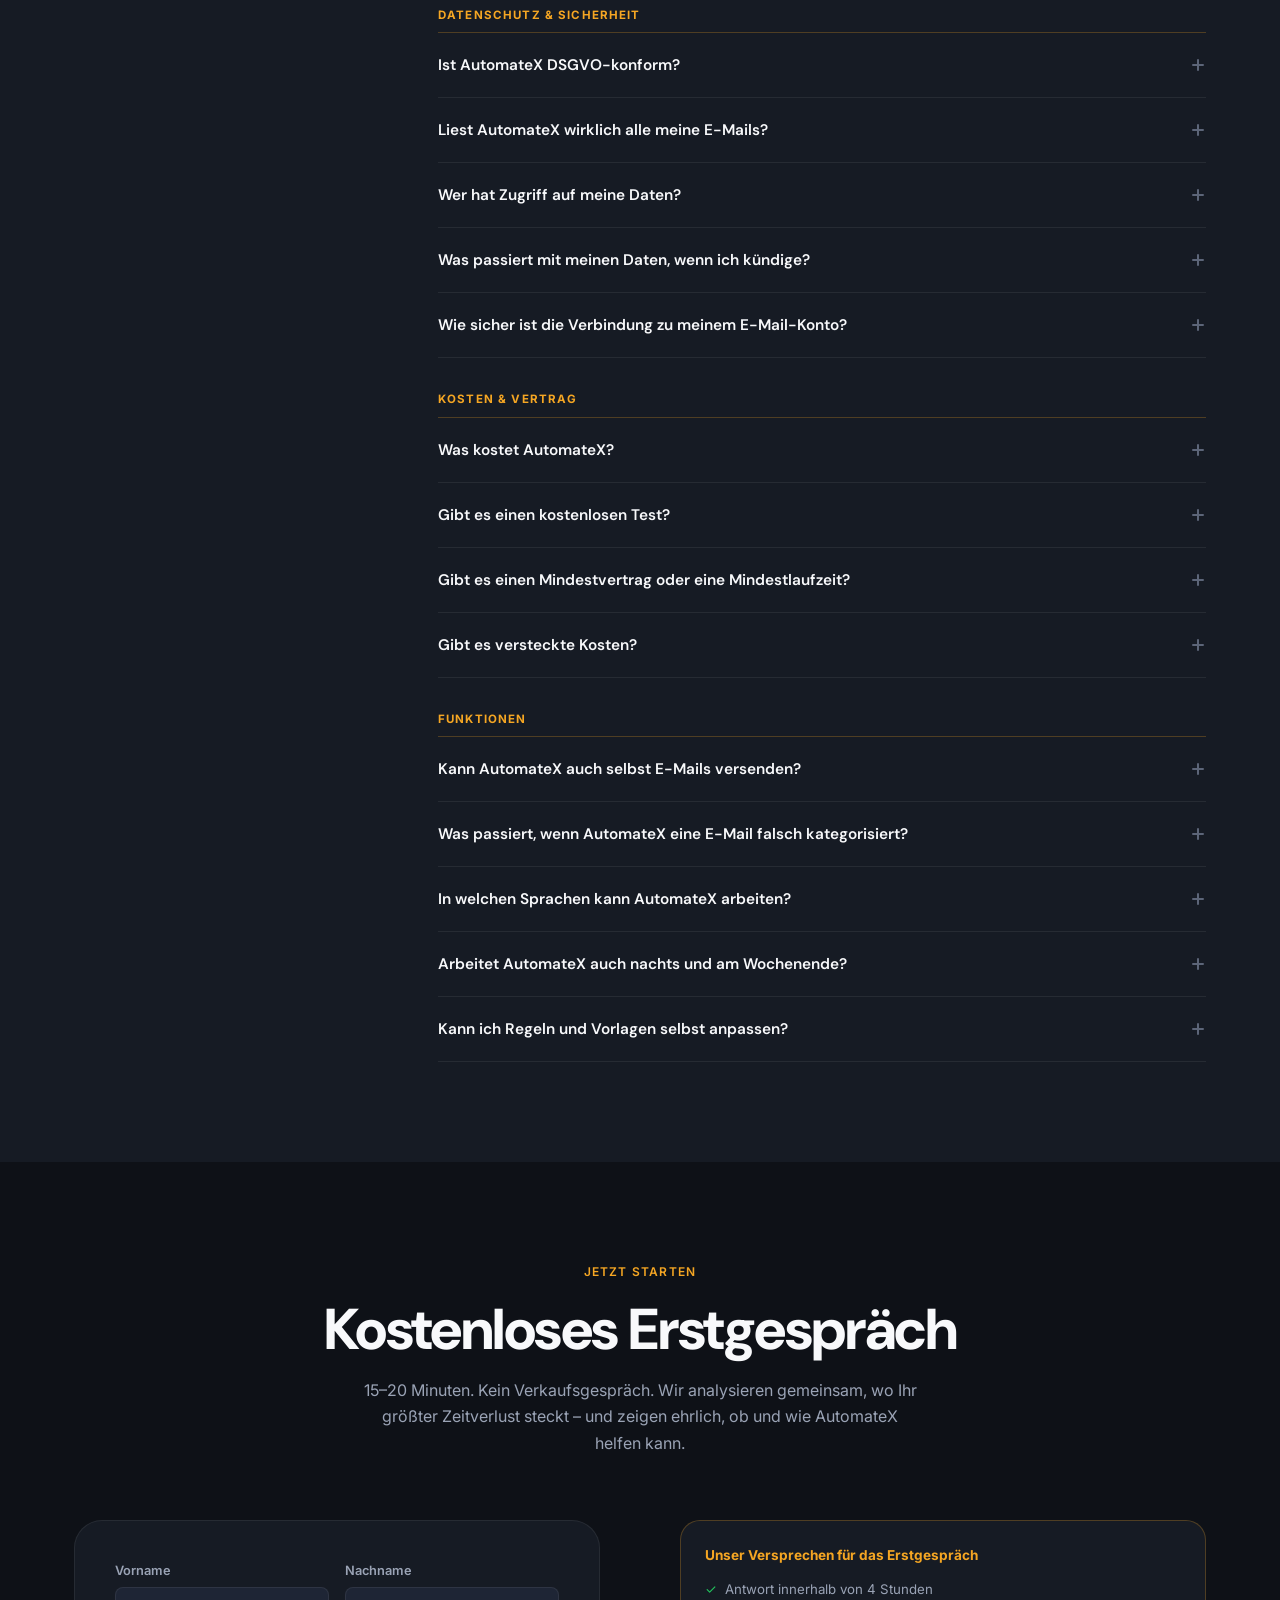
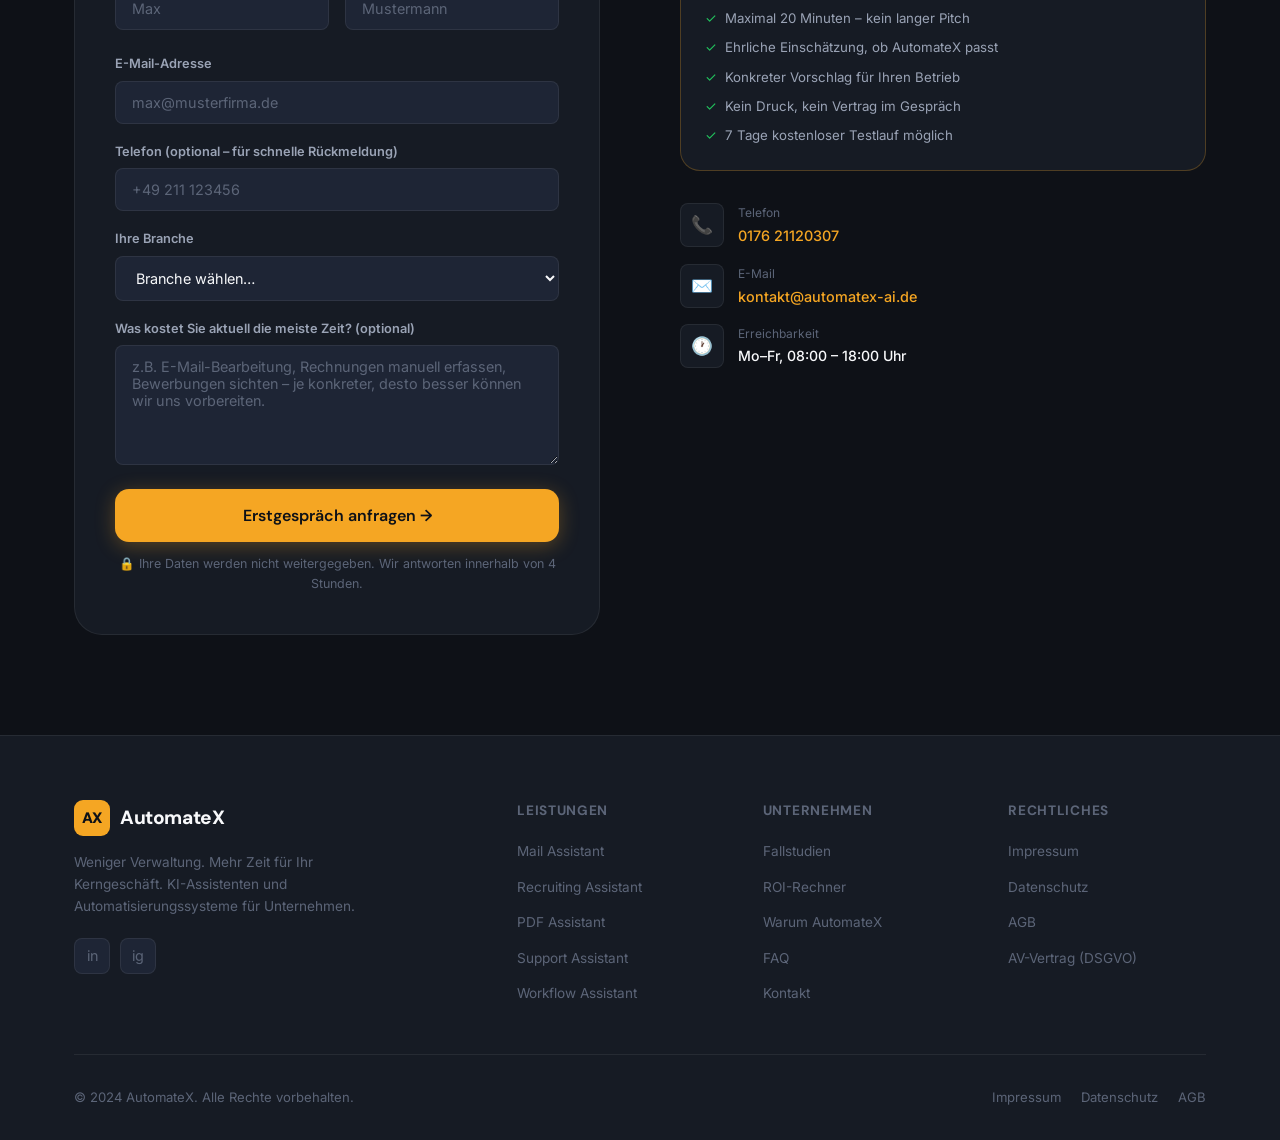
==== commit 727624af: "Add files via upload" ====
--- a/index.html
+++ b/index.html
@@ -614,167 +614,213 @@
 <!-- ═══════════════════════ SERVICES ═══════════════════════ -->
 <section id="services" class="section" style="background:var(--ink-2)">
   <div class="container">
+
+    <!-- Header -->
     <div class="section-header reveal">
       <div class="label">Leistungen</div>
-      <h2 class="display-lg" style="margin-top:14px">Fünf Assistenten. Ein System.</h2>
-      <p class="body-md" style="margin-top:16px;max-width:600px">Jeder AutomateX-Assistent löst ein konkretes Problem in Ihrem Alltag – in drei Ausbaustufen, die mit Ihrem Unternehmen wachsen.</p>
-    </div>
-
-    <!-- Assistant selector tabs -->
+      <h2 class="display-lg" style="margin-top:14px">Fünf Agenten. Automatisch auf Ihre Branche angepasst.</h2>
+      <p class="body-md" style="margin-top:16px;max-width:660px">Jeder AutomateX-Agent erkennt automatisch Ihre Branche, Unternehmensgröße und Prozesse – und liefert Ergebnisse, die genau zu Ihrem Betrieb passen. Ein Handwerker bekommt andere Analysen als ein Steuerberater.</p>
+    </div>
+
+    <!-- Branchenanpassungs-Hinweis -->
+    <div class="branch-hint reveal" style="margin-bottom:48px">
+      <div class="branch-hint-icon">⚡</div>
+      <div class="branch-hint-text">
+        <strong>Automatische Branchenanpassung inklusive</strong> – Der Agent erkennt automatisch Branche, Unternehmensgröße, Prozesse und Ziele und passt alle Analysen, Antworten und Empfehlungen individuell an.
+      </div>
+      <div class="branch-hint-tags">
+        <span>Handwerk</span><span>Steuerberater</span><span>Immobilien</span><span>IT &amp; Agenturen</span><span>Logistik</span><span>Recht</span><span>E-Commerce</span><span>Pflege</span>
+      </div>
+    </div>
+
+    <!-- Assistant Tabs -->
     <div class="assist-tabs reveal" id="assistTabs">
-      <button class="assist-tab active" onclick="switchAssist('mail')">📩 Mail</button>
-      <button class="assist-tab" onclick="switchAssist('pdf')">📄 PDF</button>
-      <button class="assist-tab" onclick="switchAssist('recruiting')">👥 Recruiting</button>
-      <button class="assist-tab" onclick="switchAssist('support')">🎧 Support</button>
-      <button class="assist-tab" onclick="switchAssist('workflow')">⚙️ Workflow</button>
+      <button class="assist-tab active" onclick="switchAssist('mail')">📩 E-Mail Agent</button>
+      <button class="assist-tab" onclick="switchAssist('pdf')">📄 PDF Agent</button>
+      <button class="assist-tab" onclick="switchAssist('recruiting')">👥 Recruiting Agent</button>
+      <button class="assist-tab" onclick="switchAssist('support')">🎧 Support Agent</button>
+      <button class="assist-tab" onclick="switchAssist('workflow')">⚙️ Workflow Agent</button>
       <button class="assist-tab" onclick="switchAssist('individual')">✨ Individuell</button>
     </div>
 
-    <!-- MAIL ASSISTANT -->
+    <!-- ══ E-MAIL AGENT ══ -->
     <div class="assist-panel active" id="assist-mail">
       <div class="pricing-grid">
         <div class="pricing-card reveal">
           <div class="pricing-tier">Starter</div>
-          <div class="pricing-name">E-Mails vorsortieren</div>
+          <div class="pricing-name">E-Mails automatisch analysieren</div>
+          <p class="pricing-desc">Perfekt für kleine Unternehmen, Handwerker und Selbstständige.</p>
           <ul class="pricing-list">
+            <li>E-Mails analysieren &amp; zusammenfassen</li>
             <li>Prioritäten erkennen</li>
-            <li>Spam aussortieren</li>
-            <li>Kategorien bilden</li>
-            <li>Tagesübersicht erstellen</li>
+            <li>Wichtige Informationen extrahieren</li>
+            <li>Professionelle Antwortentwürfe erstellen</li>
           </ul>
-          <div class="pricing-result">Ergebnis: Weniger Chaos im Posteingang.</div>
+          <div class="pricing-result">Ergebnis: Schnellere Bearbeitung eingehender E-Mails.</div>
           <a href="#contact" class="pricing-cta">Jetzt starten →</a>
         </div>
         <div class="pricing-card featured reveal reveal-delay-1">
           <div class="pricing-badge">Empfohlen</div>
           <div class="pricing-tier">Professional</div>
-          <div class="pricing-name">E-Mail-Bearbeitung automatisieren</div>
+          <div class="pricing-name">Analyse, Leads &amp; Vertrieb</div>
+          <p class="pricing-desc">Alles aus Starter plus erweiterte Vertriebs-Intelligenz.</p>
           <ul class="pricing-list">
-            <li>Alles aus Starter</li>
-            <li>Antworten automatisch vorbereiten</li>
-            <li>Kundenanfragen erkennen</li>
-            <li>Weiterleitungen automatisieren</li>
-            <li>Eskalationen bei Notfällen</li>
+            <li>Branchenerkennung</li>
+            <li>Lead Scoring &amp; Kaufsignale erkennen</li>
+            <li>Risiken &amp; offene Punkte identifizieren</li>
+            <li>Discovery-Fragen erstellen</li>
+            <li>Individuelle Antwortentwürfe</li>
           </ul>
-          <div class="pricing-result">Ergebnis: Bis zu 80% weniger manueller Aufwand.</div>
+          <div class="pricing-result">Ergebnis: Bessere Lead-Qualifizierung und höhere Abschlussquoten.</div>
           <a href="#contact" class="pricing-cta">Jetzt starten →</a>
         </div>
         <div class="pricing-card reveal reveal-delay-2">
           <div class="pricing-tier">Enterprise</div>
-          <div class="pricing-name">Vollautomatische E-Mail-Abwicklung</div>
+          <div class="pricing-name">Vollständige Vertriebsunterstützung</div>
+          <p class="pricing-desc">Alles aus Professional plus strategische Vertriebsintelligenz.</p>
           <ul class="pricing-list">
-            <li>Alles aus Professional</li>
-            <li>Individuelle KI-Entscheidungen</li>
-            <li>CRM-Anbindung</li>
-            <li>ERP-Anbindung</li>
-            <li>Mehrsprachige Kommunikation</li>
-            <li>Komplette Prozessautomatisierung</li>
+            <li>Stakeholder- &amp; Entscheidungsanalyse</li>
+            <li>Vertriebsstrategie &amp; Deal-Risiken</li>
+            <li>ROI-Potenzial &amp; Management Reports</li>
+            <li>Gesprächsleitfäden &amp; Angebotsstrategie</li>
           </ul>
-          <div class="pricing-result">Ergebnis: Der Posteingang arbeitet praktisch selbstständig.</div>
+          <div class="pricing-result">Ergebnis: Vollständige Vertriebs- und Presales-Unterstützung.</div>
           <a href="#contact" class="pricing-cta">Anfragen →</a>
         </div>
       </div>
-    </div>
-
-    <!-- PDF ASSISTANT -->
+      <div class="branch-examples">
+        <div class="branch-ex-label">Branchenanpassung – Beispiele</div>
+        <div class="branch-ex-grid">
+          <div class="branch-ex"><strong>Handwerk</strong><span>Projektgröße · Terminwunsch · Dringlichkeit</span></div>
+          <div class="branch-ex"><strong>Steuerberater</strong><span>Mandantenpotenzial · Fristen · Steuerbereiche</span></div>
+          <div class="branch-ex"><strong>Immobilien</strong><span>Kauf-/Verkaufsabsicht · Objektwert · Finanzierung</span></div>
+          <div class="branch-ex"><strong>IT &amp; Agenturen</strong><span>Budget · Systeme · Discovery-Potenzial</span></div>
+          <div class="branch-ex"><strong>Industrie &amp; Logistik</strong><span>Prozesskomplexität · Systeme · Entscheidungsstruktur</span></div>
+        </div>
+      </div>
+    </div>
+
+    <!-- ══ PDF AGENT ══ -->
     <div class="assist-panel" id="assist-pdf">
       <div class="pricing-grid">
         <div class="pricing-card reveal">
           <div class="pricing-tier">Starter</div>
-          <div class="pricing-name">PDFs automatisch auslesen</div>
+          <div class="pricing-name">PDFs auslesen &amp; kategorisieren</div>
+          <p class="pricing-desc">Kein manuelles Durchsuchen von Dokumenten mehr.</p>
           <ul class="pricing-list">
-            <li>Texte erkennen</li>
-            <li>Daten extrahieren</li>
+            <li>PDFs auslesen &amp; zusammenfassen</li>
+            <li>Daten automatisch extrahieren</li>
             <li>Dokumente kategorisieren</li>
           </ul>
-          <div class="pricing-result">Ergebnis: Keine manuelle Datenerfassung mehr.</div>
+          <div class="pricing-result">Ergebnis: Kein manuelles Durchsuchen von Dokumenten mehr.</div>
           <a href="#contact" class="pricing-cta">Jetzt starten →</a>
         </div>
         <div class="pricing-card featured reveal reveal-delay-1">
           <div class="pricing-badge">Empfohlen</div>
           <div class="pricing-tier">Professional</div>
-          <div class="pricing-name">Dokumentenprozesse automatisieren</div>
+          <div class="pricing-name">Dokumente analysieren &amp; verarbeiten</div>
+          <p class="pricing-desc">Alles aus Starter plus tiefe Dokumentenanalyse.</p>
           <ul class="pricing-list">
-            <li>Alles aus Starter</li>
-            <li>Rechnungen verarbeiten</li>
-            <li>Verträge analysieren</li>
-            <li>Dokumente archivieren</li>
-            <li>Daten automatisch weiterleiten</li>
+            <li>Vertrags- &amp; Rechnungsanalyse</li>
+            <li>Dokumentenklassifizierung</li>
+            <li>Wichtige Informationen erkennen</li>
+            <li>Antwortentwürfe bei Dokumentenanfragen</li>
           </ul>
-          <div class="pricing-result">Ergebnis: Dokumente werden automatisch verarbeitet.</div>
+          <div class="pricing-result">Ergebnis: Dokumente werden automatisch analysiert und verarbeitet.</div>
           <a href="#contact" class="pricing-cta">Jetzt starten →</a>
         </div>
         <div class="pricing-card reveal reveal-delay-2">
           <div class="pricing-tier">Enterprise</div>
-          <div class="pricing-name">Intelligente Dokumentenplattform</div>
+          <div class="pricing-name">Vollautomatisierte Dokumentenprozesse</div>
+          <p class="pricing-desc">Alles aus Professional plus Systemintegration.</p>
           <ul class="pricing-list">
-            <li>Alles aus Professional</li>
-            <li>Individuelle Dokumenttypen</li>
-            <li>ERP-Anbindung</li>
-            <li>Buchhaltungssysteme</li>
-            <li>Genehmigungsprozesse</li>
+            <li>ERP- &amp; Buchhaltungsintegration</li>
+            <li>Dokumenten-Workflows</li>
+            <li>Freigabeprozesse</li>
             <li>KI-Dokumentenanalyse</li>
           </ul>
-          <div class="pricing-result">Ergebnis: Vollautomatisierter Dokumentenfluss.</div>
+          <div class="pricing-result">Ergebnis: Vollständig automatisierte Dokumentenprozesse.</div>
           <a href="#contact" class="pricing-cta">Anfragen →</a>
         </div>
       </div>
-    </div>
-
-    <!-- RECRUITING ASSISTANT -->
+      <div class="branch-examples">
+        <div class="branch-ex-label">Branchenanpassung – Beispiele</div>
+        <div class="branch-ex-grid">
+          <div class="branch-ex"><strong>Steuerberater</strong><span>Rechnungen · Belege · Steuerunterlagen</span></div>
+          <div class="branch-ex"><strong>Immobilien</strong><span>Kaufverträge · Mietverträge · Exposés</span></div>
+          <div class="branch-ex"><strong>Rechtsanwälte</strong><span>Verträge · Schriftsätze · Mandantendokumente</span></div>
+          <div class="branch-ex"><strong>Industrie</strong><span>Lieferscheine · Aufträge · Qualitätsdokumente</span></div>
+        </div>
+      </div>
+    </div>
+
+    <!-- ══ RECRUITING AGENT ══ -->
     <div class="assist-panel" id="assist-recruiting">
       <div class="pricing-grid">
         <div class="pricing-card reveal">
           <div class="pricing-tier">Starter</div>
-          <div class="pricing-name">Bewerbungen vorsortieren</div>
+          <div class="pricing-name">Bewerbungen analysieren &amp; vergleichen</div>
+          <p class="pricing-desc">Schnellere Bewerberauswahl ohne stundenlange Lesearbeit.</p>
           <ul class="pricing-list">
-            <li>Lebensläufe analysieren</li>
-            <li>Kandidaten bewerten</li>
-            <li>Shortlist erstellen</li>
+            <li>Bewerbungen analysieren</li>
+            <li>Lebensläufe zusammenfassen</li>
+            <li>Kandidaten vergleichen</li>
+            <li>Antwortentwürfe erstellen</li>
           </ul>
-          <div class="pricing-result">Ergebnis: Schnellere Vorauswahl.</div>
+          <div class="pricing-result">Ergebnis: Schnellere Bewerberauswahl.</div>
           <a href="#contact" class="pricing-cta">Jetzt starten →</a>
         </div>
         <div class="pricing-card featured reveal reveal-delay-1">
           <div class="pricing-badge">Empfohlen</div>
           <div class="pricing-tier">Professional</div>
           <div class="pricing-name">Recruiting automatisieren</div>
+          <p class="pricing-desc">Alles aus Starter plus vollständige Prozessautomatisierung.</p>
           <ul class="pricing-list">
-            <li>Alles aus Starter</li>
-            <li>Bewerberkommunikation</li>
-            <li>Terminvereinbarung</li>
-            <li>Interviewvorbereitung</li>
-            <li>Automatische Absagen</li>
+            <li>Kandidatenbewertung &amp; Ranking</li>
+            <li>Individuelle Interviewfragen</li>
+            <li>Recruiting-Analyse</li>
+            <li>Automatische Absagen &amp; Einladungen</li>
           </ul>
-          <div class="pricing-result">Ergebnis: Weniger Verwaltungsaufwand.</div>
+          <div class="pricing-result">Ergebnis: Bessere Einstellungsentscheidungen.</div>
           <a href="#contact" class="pricing-cta">Jetzt starten →</a>
         </div>
         <div class="pricing-card reveal reveal-delay-2">
           <div class="pricing-tier">Enterprise</div>
           <div class="pricing-name">KI-Recruiting-System</div>
+          <p class="pricing-desc">Alles aus Professional plus Systemintegration &amp; Talentmanagement.</p>
           <ul class="pricing-list">
-            <li>Alles aus Professional</li>
-            <li>Individuelle Bewertungskriterien</li>
-            <li>ATS-Anbindung</li>
             <li>Talentpool-Management</li>
-            <li>Mehrstufige Auswahlprozesse</li>
+            <li>ATS-Integration</li>
+            <li>Recruiting KPI Reports</li>
+            <li>Mehrstufige Bewerbungsprozesse</li>
           </ul>
-          <div class="pricing-result">Ergebnis: Schneller die richtigen Mitarbeiter finden.</div>
+          <div class="pricing-result">Ergebnis: Vollständige Recruiting-Automatisierung.</div>
           <a href="#contact" class="pricing-cta">Anfragen →</a>
         </div>
       </div>
-    </div>
-
-    <!-- SUPPORT ASSISTANT -->
+      <div class="branch-examples">
+        <div class="branch-ex-label">Branchenanpassung – Beispiele</div>
+        <div class="branch-ex-grid">
+          <div class="branch-ex"><strong>Handwerk</strong><span>Fachkräfte · Monteure · Auszubildende</span></div>
+          <div class="branch-ex"><strong>IT</strong><span>Entwickler · Administratoren · Projektmanager</span></div>
+          <div class="branch-ex"><strong>Pflege</strong><span>Pflegekräfte · Verwaltung · Fachpersonal</span></div>
+          <div class="branch-ex"><strong>Industrie</strong><span>Produktion · Logistik · Technik</span></div>
+        </div>
+      </div>
+    </div>
+
+    <!-- ══ SUPPORT AGENT ══ -->
     <div class="assist-panel" id="assist-support">
       <div class="pricing-grid">
         <div class="pricing-card reveal">
           <div class="pricing-tier">Starter</div>
-          <div class="pricing-name">Standardfragen automatisch beantworten</div>
+          <div class="pricing-name">Kundenanfragen automatisch beantworten</div>
+          <p class="pricing-desc">Sofortreaktionen auf häufige Anfragen rund um die Uhr.</p>
           <ul class="pricing-list">
-            <li>FAQ-Antworten</li>
-            <li>Sofortreaktionen</li>
+            <li>Kundenanfragen beantworten</li>
+            <li>FAQ-Antworten automatisch</li>
             <li>Ticket-Erstellung</li>
+            <li>Antwortentwürfe erstellen</li>
           </ul>
           <div class="pricing-result">Ergebnis: Schnellere Reaktionszeiten.</div>
           <a href="#contact" class="pricing-cta">Jetzt starten →</a>
@@ -782,86 +828,108 @@
         <div class="pricing-card featured reveal reveal-delay-1">
           <div class="pricing-badge">Empfohlen</div>
           <div class="pricing-tier">Professional</div>
-          <div class="pricing-name">Kundenservice automatisieren</div>
+          <div class="pricing-name">Intelligenter Kundenservice</div>
+          <p class="pricing-desc">Alles aus Starter plus smarte Priorisierung.</p>
           <ul class="pricing-list">
-            <li>Alles aus Starter</li>
+            <li>Ticket-Priorisierung</li>
+            <li>Eskalationserkennung</li>
+            <li>Kundenzufriedenheitsanalyse</li>
             <li>Kontextbezogene Antworten</li>
-            <li>Ticket-Priorisierung</li>
-            <li>Automatische Weiterleitung</li>
           </ul>
-          <div class="pricing-result">Ergebnis: Weniger Supportaufwand.</div>
+          <div class="pricing-result">Ergebnis: Effizienterer Kundenservice.</div>
           <a href="#contact" class="pricing-cta">Jetzt starten →</a>
         </div>
         <div class="pricing-card reveal reveal-delay-2">
           <div class="pricing-tier">Enterprise</div>
           <div class="pricing-name">KI-Support-Center</div>
+          <p class="pricing-desc">Alles aus Professional plus 24/7-Vollautomatisierung.</p>
           <ul class="pricing-list">
-            <li>Alles aus Professional</li>
-            <li>Omnichannel-Support</li>
             <li>CRM-Anbindung</li>
             <li>Wissensdatenbank</li>
-            <li>Individuelle Eskalationslogik</li>
+            <li>Omnichannel-Support</li>
+            <li>KI-Support-Center</li>
           </ul>
-          <div class="pricing-result">Ergebnis: Rund-um-die-Uhr Kundenservice.</div>
+          <div class="pricing-result">Ergebnis: 24/7 automatisierter Kundenservice.</div>
           <a href="#contact" class="pricing-cta">Anfragen →</a>
         </div>
       </div>
-    </div>
-
-    <!-- WORKFLOW ASSISTANT -->
+      <div class="branch-examples">
+        <div class="branch-ex-label">Branchenanpassung – Beispiele</div>
+        <div class="branch-ex-grid">
+          <div class="branch-ex"><strong>E-Commerce</strong><span>Bestellungen · Retouren · Lieferstatus</span></div>
+          <div class="branch-ex"><strong>SaaS</strong><span>Softwarefragen · Accounts · Abonnements</span></div>
+          <div class="branch-ex"><strong>Handwerk</strong><span>Termine · Aufträge · Serviceeinsätze</span></div>
+          <div class="branch-ex"><strong>Immobilien</strong><span>Mietanfragen · Objektfragen · Besichtigungen</span></div>
+        </div>
+      </div>
+    </div>
+
+    <!-- ══ WORKFLOW AGENT ══ -->
     <div class="assist-panel" id="assist-workflow">
       <div class="pricing-grid">
         <div class="pricing-card reveal">
           <div class="pricing-tier">Starter</div>
-          <div class="pricing-name">Aufgaben automatisch weiterleiten</div>
+          <div class="pricing-name">Aufgaben &amp; Erinnerungen automatisieren</div>
+          <p class="pricing-desc">Keine vergessenen Aufgaben und Prozessschritte mehr.</p>
           <ul class="pricing-list">
-            <li>Erinnerungen</li>
-            <li>Benachrichtigungen</li>
-            <li>Aufgabenverteilung</li>
+            <li>Aufgaben automatisieren</li>
+            <li>Erinnerungen versenden</li>
+            <li>Benachrichtigungen erstellen</li>
+            <li>Prozesse überwachen</li>
           </ul>
-          <div class="pricing-result">Ergebnis: Nichts geht verloren.</div>
+          <div class="pricing-result">Ergebnis: Weniger manuelle Arbeit.</div>
           <a href="#contact" class="pricing-cta">Jetzt starten →</a>
         </div>
         <div class="pricing-card featured reveal reveal-delay-1">
           <div class="pricing-badge">Empfohlen</div>
           <div class="pricing-tier">Professional</div>
-          <div class="pricing-name">Prozesse verbinden</div>
+          <div class="pricing-name">Abteilungsübergreifende Automatisierung</div>
+          <p class="pricing-desc">Alles aus Starter plus toolübergreifende Workflows.</p>
           <ul class="pricing-list">
-            <li>Alles aus Starter</li>
             <li>Toolübergreifende Workflows</li>
-            <li>Automatische Freigaben</li>
+            <li>Freigabeprozesse</li>
             <li>Prozessketten</li>
+            <li>Automatische Aufgabenverteilung</li>
           </ul>
-          <div class="pricing-result">Ergebnis: Weniger manuelle Übergaben.</div>
+          <div class="pricing-result">Ergebnis: Abteilungsübergreifende Automatisierung.</div>
           <a href="#contact" class="pricing-cta">Jetzt starten →</a>
         </div>
         <div class="pricing-card reveal reveal-delay-2">
           <div class="pricing-tier">Enterprise</div>
-          <div class="pricing-name">Unternehmensweite Automatisierung</div>
+          <div class="pricing-name">Digitalisierte Unternehmensprozesse</div>
+          <p class="pricing-desc">Alles aus Professional plus vollständige Systemintegration.</p>
           <ul class="pricing-list">
-            <li>Alles aus Professional</li>
-            <li>Individuelle Prozesse</li>
-            <li>ERP-Anbindung</li>
-            <li>CRM-Anbindung</li>
-            <li>Mehrstufige Workflows</li>
+            <li>ERP- &amp; CRM-Integration</li>
+            <li>Unternehmensweite Workflows</li>
             <li>KI-gestützte Entscheidungen</li>
+            <li>Prozessmonitoring</li>
           </ul>
-          <div class="pricing-result">Ergebnis: Vollständig digitalisierte Abläufe.</div>
+          <div class="pricing-result">Ergebnis: Vollständig digitalisierte Unternehmensprozesse.</div>
           <a href="#contact" class="pricing-cta">Anfragen →</a>
         </div>
       </div>
-    </div>
-
-    <!-- INDIVIDUELLE LÖSUNG -->
+      <div class="branch-examples">
+        <div class="branch-ex-label">Branchenanpassung – Beispiele</div>
+        <div class="branch-ex-grid">
+          <div class="branch-ex"><strong>Handwerk</strong><span>Einsatzplanung · Angebotsprozesse</span></div>
+          <div class="branch-ex"><strong>Steuerberater</strong><span>Mandantenprozesse · Fristenmanagement</span></div>
+          <div class="branch-ex"><strong>Logistik</strong><span>Auftragssteuerung · Lieferketten</span></div>
+          <div class="branch-ex"><strong>Industrie</strong><span>Produktionsabläufe · Qualitätsprozesse</span></div>
+        </div>
+      </div>
+    </div>
+
+    <!-- ══ INDIVIDUELLE LÖSUNG ══ -->
     <div class="assist-panel" id="assist-individual">
       <div class="pricing-grid">
         <div class="pricing-card reveal">
           <div class="pricing-tier">Starter</div>
           <div class="pricing-name">Analyse &amp; Potenziale</div>
+          <p class="pricing-desc">Der erste Schritt zur Automatisierung.</p>
           <ul class="pricing-list">
-            <li>Analyse Ihres Unternehmens</li>
-            <li>Identifikation erster Automatisierungspotenziale</li>
-            <li>Empfehlung passender Assistenten</li>
+            <li>Analyse der Anforderungen</li>
+            <li>Potenzialbewertung</li>
+            <li>Erste Konzeptidee</li>
           </ul>
           <div class="pricing-result">Ergebnis: Klarheit, wo Sie anfangen sollten.</div>
           <a href="#contact" class="pricing-cta">Kostenlos anfragen →</a>
@@ -870,10 +938,11 @@
           <div class="pricing-badge">Beliebt</div>
           <div class="pricing-tier">Professional</div>
           <div class="pricing-name">Strategie &amp; Umsetzung</div>
+          <p class="pricing-desc">Von der Analyse zur fertigen Automatisierung.</p>
           <ul class="pricing-list">
-            <li>Konkrete Automatisierungsstrategie</li>
-            <li>Prozessbewertung</li>
-            <li>Implementierung der Lösung</li>
+            <li>Individuelle Strategie</li>
+            <li>KI-Potenzialanalyse</li>
+            <li>Lösungsplanung &amp; Implementierung</li>
             <li>Schulung Ihres Teams</li>
           </ul>
           <div class="pricing-result">Ergebnis: Fertige Automatisierung in Ihrem Betrieb.</div>
@@ -882,109 +951,26 @@
         <div class="pricing-card reveal reveal-delay-2">
           <div class="pricing-tier">Enterprise</div>
           <div class="pricing-name">Individuelle KI-Lösung</div>
+          <p class="pricing-desc">Maßgeschneiderte Entwicklung ohne Kompromisse.</p>
           <ul class="pricing-list">
-            <li>Maßgeschneiderte KI-Entwicklung</li>
-            <li>Beratung &amp; Implementierung</li>
-            <li>Systemintegration</li>
+            <li>Individuelle KI-Entwicklung</li>
+            <li>Integration bestehender Systeme</li>
             <li>Langfristige Betreuung</li>
-            <li>Dedizierter Ansprechpartner</li>
+            <li>Skalierung &amp; Weiterentwicklung</li>
           </ul>
           <div class="pricing-result">Ergebnis: Vollständig individualisierte Automatisierung.</div>
           <a href="#contact" class="pricing-cta">Anfragen →</a>
         </div>
       </div>
-    </div>
-
-    <div class="services-grid" style="display:none">
-
-      <div class="service-card reveal">
-        <div class="service-icon">📧</div>
-        <span class="badge badge-amber" style="margin-bottom:16px">Mail Assistant</span>
-        <div class="service-name">E-Mails automatisch verwalten</div>
-        <div class="service-tagline">Der intelligente Filter für Ihren Posteingang</div>
-        <div class="service-problem">"Wir verlieren täglich 90 Minuten nur mit E-Mails."</div>
-        <p class="service-text">AutomateX liest jeden eingehenden E-Mail, erkennt Priorität, Absicht und Kategorie – und bereitet eine passende Antwort vor. Ihr Team sieht morgens eine klare Tagesübersicht statt einer überquellenden Inbox.</p>
-        <div class="service-benefits">
-          <div class="service-benefit"><span class="service-benefit-icon">✓</span>Notfälle sofort sichtbar und eskaliert</div>
-          <div class="service-benefit"><span class="service-benefit-icon">✓</span>Standardantworten automatisch vorbereitet</div>
-          <div class="service-benefit"><span class="service-benefit-icon">✓</span>Spam und Irrelevantes automatisch aussortiert</div>
-          <div class="service-benefit"><span class="service-benefit-icon">✓</span>Tagesübersicht nach Priorität</div>
-        </div>
-        <div class="service-example">💡 Beispiel: Elektrobetrieb – von 90 Min. täglich auf 15 Min. – bei gleichzeitig 0 verpassten Notfällen.</div>
-      </div>
-
-      <div class="service-card reveal reveal-delay-1">
-        <div class="service-icon">👥</div>
-        <span class="badge badge-amber" style="margin-bottom:16px">Recruiting Assistant</span>
-        <div class="service-name">Bewerbungen automatisch sichten</div>
-        <div class="service-tagline">Ihre Shortlist – ohne Lesestunden</div>
-        <div class="service-problem">"30 Bewerbungen, und niemand hat Zeit für eine faire Vorauswahl."</div>
-        <p class="service-text">AutomateX liest jeden Lebenslauf und jedes Anschreiben, prüft sie gegen Ihr Anforderungsprofil und erstellt eine sortierte Shortlist mit Begründung. Einladungen werden automatisch vorbereitet.</p>
-        <div class="service-benefits">
-          <div class="service-benefit"><span class="service-benefit-icon">✓</span>Qualifikations-Score nach Ihren Kriterien</div>
-          <div class="service-benefit"><span class="service-benefit-icon">✓</span>Einladungs-E-Mails automatisch vorbereitet</div>
-          <div class="service-benefit"><span class="service-benefit-icon">✓</span>Absagen höflich und automatisch</div>
-          <div class="service-benefit"><span class="service-benefit-icon">✓</span>Kein Bewerber wartet länger als 24h</div>
-        </div>
-        <div class="service-example">💡 Beispiel: Bauunternehmen – Bearbeitungszeit je Stelle von 6 Stunden auf 45 Minuten reduziert.</div>
-      </div>
-
-      <div class="service-card reveal reveal-delay-2">
-        <div class="service-icon">📄</div>
-        <span class="badge badge-amber" style="margin-bottom:16px">PDF Assistant</span>
-        <div class="service-name">Dokumente automatisch auswerten</div>
-        <div class="service-tagline">Rechnungen, Verträge, Protokolle – ohne Handarbeit</div>
-        <div class="service-problem">"Wir tippen täglich Daten aus PDFs ab. Das kostet uns Stunden."</div>
-        <p class="service-text">AutomateX liest jedes eingehende PDF, extrahiert relevante Daten automatisch und leitet sie weiter – in Ihr Buchhaltungssystem, Ihr Archiv oder an den zuständigen Mitarbeiter.</p>
-        <div class="service-benefits">
-          <div class="service-benefit"><span class="service-benefit-icon">✓</span>Rechnungsdaten automatisch extrahiert</div>
-          <div class="service-benefit"><span class="service-benefit-icon">✓</span>Dokumente kategorisiert und archiviert</div>
-          <div class="service-benefit"><span class="service-benefit-icon">✓</span>Fehlende Unterlagen automatisch anfordern</div>
-          <div class="service-benefit"><span class="service-benefit-icon">✓</span>Übergabe an Buchhaltungssoftware</div>
-        </div>
-        <div class="service-example">💡 Beispiel: Steuerberatung – 14 Stunden Dateneingabe pro Woche eingespart. Fehlerquote: von 8% auf unter 1%.</div>
-      </div>
-
-      <div class="service-card reveal">
-        <div class="service-icon">💬</div>
-        <span class="badge badge-amber" style="margin-bottom:16px">Support Assistant</span>
-        <div class="service-name">Kundenanfragen effizienter bearbeiten</div>
-        <div class="service-tagline">Sofortantwort auf Standardfragen – rund um die Uhr</div>
-        <div class="service-problem">"Wir beantworten täglich dieselben 20 Fragen."</div>
-        <p class="service-text">AutomateX erkennt häufige Kundenanfragen und beantwortet sie automatisch in Ihrem Ton. Nur wirklich komplexe Fälle landen beim zuständigen Mitarbeiter – mit vollständigem Kontext.</p>
-        <div class="service-benefits">
-          <div class="service-benefit"><span class="service-benefit-icon">✓</span>80–90% der Standardfragen automatisch</div>
-          <div class="service-benefit"><span class="service-benefit-icon">✓</span>Sofortantwort auch außerhalb der Öffnungszeiten</div>
-          <div class="service-benefit"><span class="service-benefit-icon">✓</span>Komplex? → Eskalation mit vollem Kontext</div>
-          <div class="service-benefit"><span class="service-benefit-icon">✓</span>Höhere Kundenzufriedenheit durch schnelle Reaktion</div>
-        </div>
-        <div class="service-example">💡 Beispiel: Online-Shop – 72% der Support-Anfragen vollautomatisch beantwortet, 2 Mitarbeiter für Wachstum freigestellt.</div>
-      </div>
-
-      <div class="service-card reveal reveal-delay-1">
-        <div class="service-icon">⚙️</div>
-        <span class="badge badge-amber" style="margin-bottom:16px">Workflow Assistant</span>
-        <div class="service-name">Prozesse automatisch verbinden</div>
-        <div class="service-tagline">Kein manuelles Weiterleiten. Kein Vergessen.</div>
-        <div class="service-problem">"Wir verlieren Aufgaben im Übergabeprozess zwischen den Kollegen."</div>
-        <p class="service-text">Der Workflow Assistant verbindet Ihre bestehenden Tools und sorgt dafür, dass jeder Schritt in einem Prozess automatisch ausgelöst wird – Erinnerungen, Aufgaben, Weiterleitungen.</p>
-        <div class="service-benefits">
-          <div class="service-benefit"><span class="service-benefit-icon">✓</span>Aufgaben automatisch erstellen und zuweisen</div>
-          <div class="service-benefit"><span class="service-benefit-icon">✓</span>Fristenüberwachung und automatische Erinnerungen</div>
-          <div class="service-benefit"><span class="service-benefit-icon">✓</span>Tool-Übergreifende Automatisierung</div>
-          <div class="service-benefit"><span class="service-benefit-icon">✓</span>Kein Prozessschritt geht mehr verloren</div>
-        </div>
-        <div class="service-example">💡 Beispiel: Handwerksbetrieb – Auftrag rein → Monteur informiert → Termin gesetzt → Rechnung vorbereitet. Vollautomatisch.</div>
-      </div>
-
-      <div class="service-cta-card reveal reveal-delay-2">
-        <div class="service-icon">✨</div>
-        <div class="display-sm" style="margin-bottom:12px">Ihre individuelle Lösung</div>
-        <p>Kein Betrieb ist identisch. Wir analysieren, welche Prozesse bei Ihnen die meiste Zeit kosten – und entwickeln eine maßgeschneiderte Kombination, die wirklich passt.</p>
-        <a href="#contact" class="btn btn-primary">Kostenlos analysieren lassen →</a>
-      </div>
-
-    </div>
+      <div class="branch-examples" style="background:rgba(245,166,35,0.05);border-color:var(--border-amber)">
+        <div class="branch-ex-label">Unser Versprechen</div>
+        <div style="font-size:0.9rem;color:var(--text-secondary);line-height:1.7;padding:0 4px">
+          Jede Lösung wird individuell auf Branche, Prozesse, Systeme und Ziele des Unternehmens angepasst.<br>
+          <strong style="color:var(--text-primary)">Keine Standardlösung. Keine Templates. Jeder Agent wird auf den jeweiligen Kunden zugeschnitten.</strong>
+        </div>
+      </div>
+    </div>
+
   </div>
 </section>
 
--- a/style.css
+++ b/style.css
@@ -888,3 +888,93 @@
   .assist-tabs { gap: 6px; }
   .assist-tab { padding: 8px 14px; font-size: 0.8rem; }
 }
+
+/* ── Branch Hint Bar ── */
+.branch-hint {
+  background: rgba(245,166,35,0.07);
+  border: 1px solid var(--border-amber);
+  border-radius: var(--radius-lg);
+  padding: 20px 24px;
+  display: flex;
+  gap: 16px;
+  align-items: flex-start;
+  flex-wrap: wrap;
+}
+.branch-hint-icon { font-size: 1.4rem; flex-shrink: 0; margin-top: 2px; }
+.branch-hint-text {
+  font-size: 0.88rem;
+  color: var(--text-secondary);
+  line-height: 1.65;
+  flex: 1;
+  min-width: 200px;
+}
+.branch-hint-text strong { color: var(--text-primary); }
+.branch-hint-tags {
+  display: flex;
+  gap: 6px;
+  flex-wrap: wrap;
+  width: 100%;
+  margin-top: 8px;
+}
+.branch-hint-tags span {
+  padding: 4px 12px;
+  border-radius: 100px;
+  background: var(--ink);
+  border: 1px solid var(--border);
+  font-size: 0.75rem;
+  color: var(--text-muted);
+  font-weight: 500;
+}
+
+/* ── Pricing desc ── */
+.pricing-desc {
+  font-size: 0.82rem;
+  color: var(--text-muted);
+  line-height: 1.5;
+  margin-top: -6px;
+}
+
+/* ── Branch Examples ── */
+.branch-examples {
+  margin-top: 32px;
+  background: var(--ink-2);
+  border: 1px solid var(--border);
+  border-radius: var(--radius-lg);
+  padding: 24px;
+}
+.branch-ex-label {
+  font-size: 0.72rem;
+  font-weight: 700;
+  letter-spacing: 0.1em;
+  text-transform: uppercase;
+  color: var(--amber);
+  margin-bottom: 16px;
+}
+.branch-ex-grid {
+  display: grid;
+  grid-template-columns: repeat(auto-fit, minmax(200px, 1fr));
+  gap: 14px;
+}
+.branch-ex {
+  display: flex;
+  flex-direction: column;
+  gap: 4px;
+  padding: 12px 16px;
+  background: var(--ink);
+  border: 1px solid var(--border);
+  border-radius: var(--radius-sm);
+}
+.branch-ex strong {
+  font-size: 0.85rem;
+  color: var(--text-primary);
+}
+.branch-ex span {
+  font-size: 0.78rem;
+  color: var(--text-muted);
+  line-height: 1.5;
+}
+
+@media (max-width: 768px) {
+  .branch-hint { flex-direction: column; gap: 12px; }
+  .branch-ex-grid { grid-template-columns: 1fr 1fr; }
+}
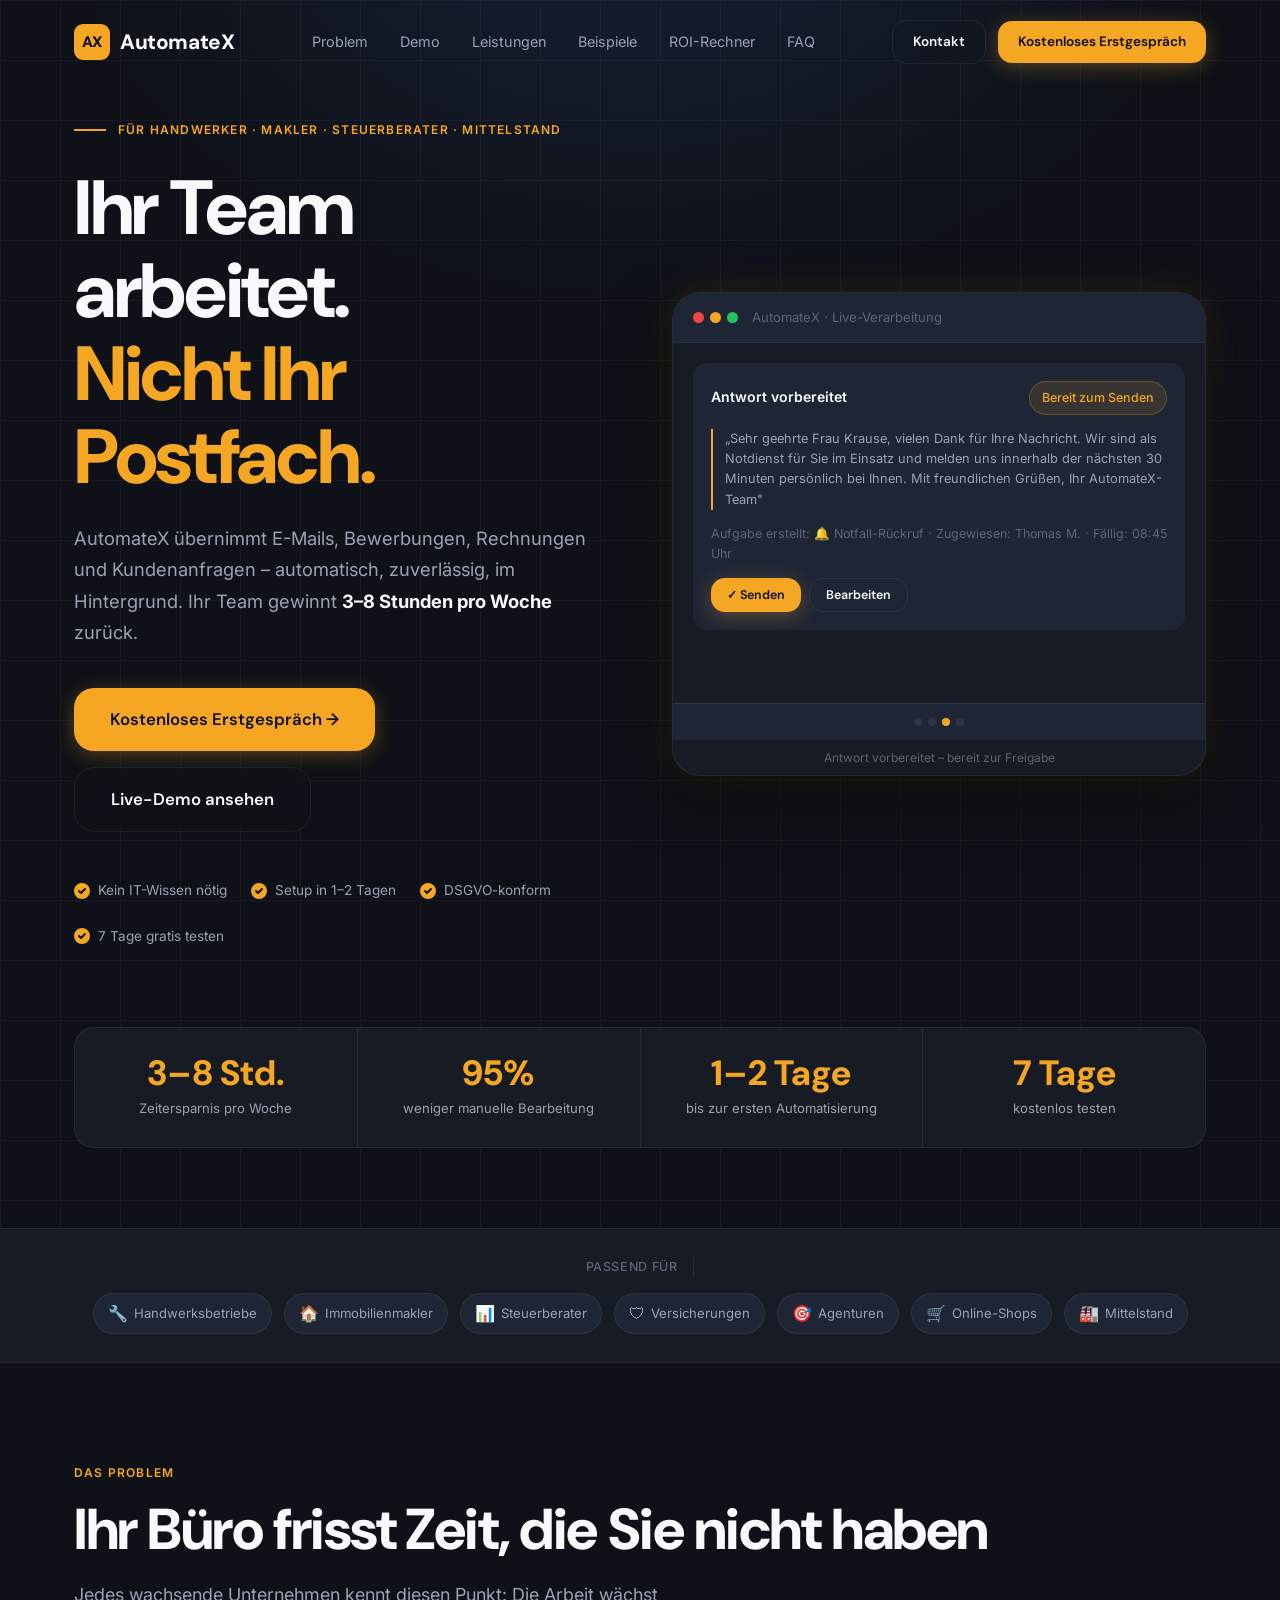
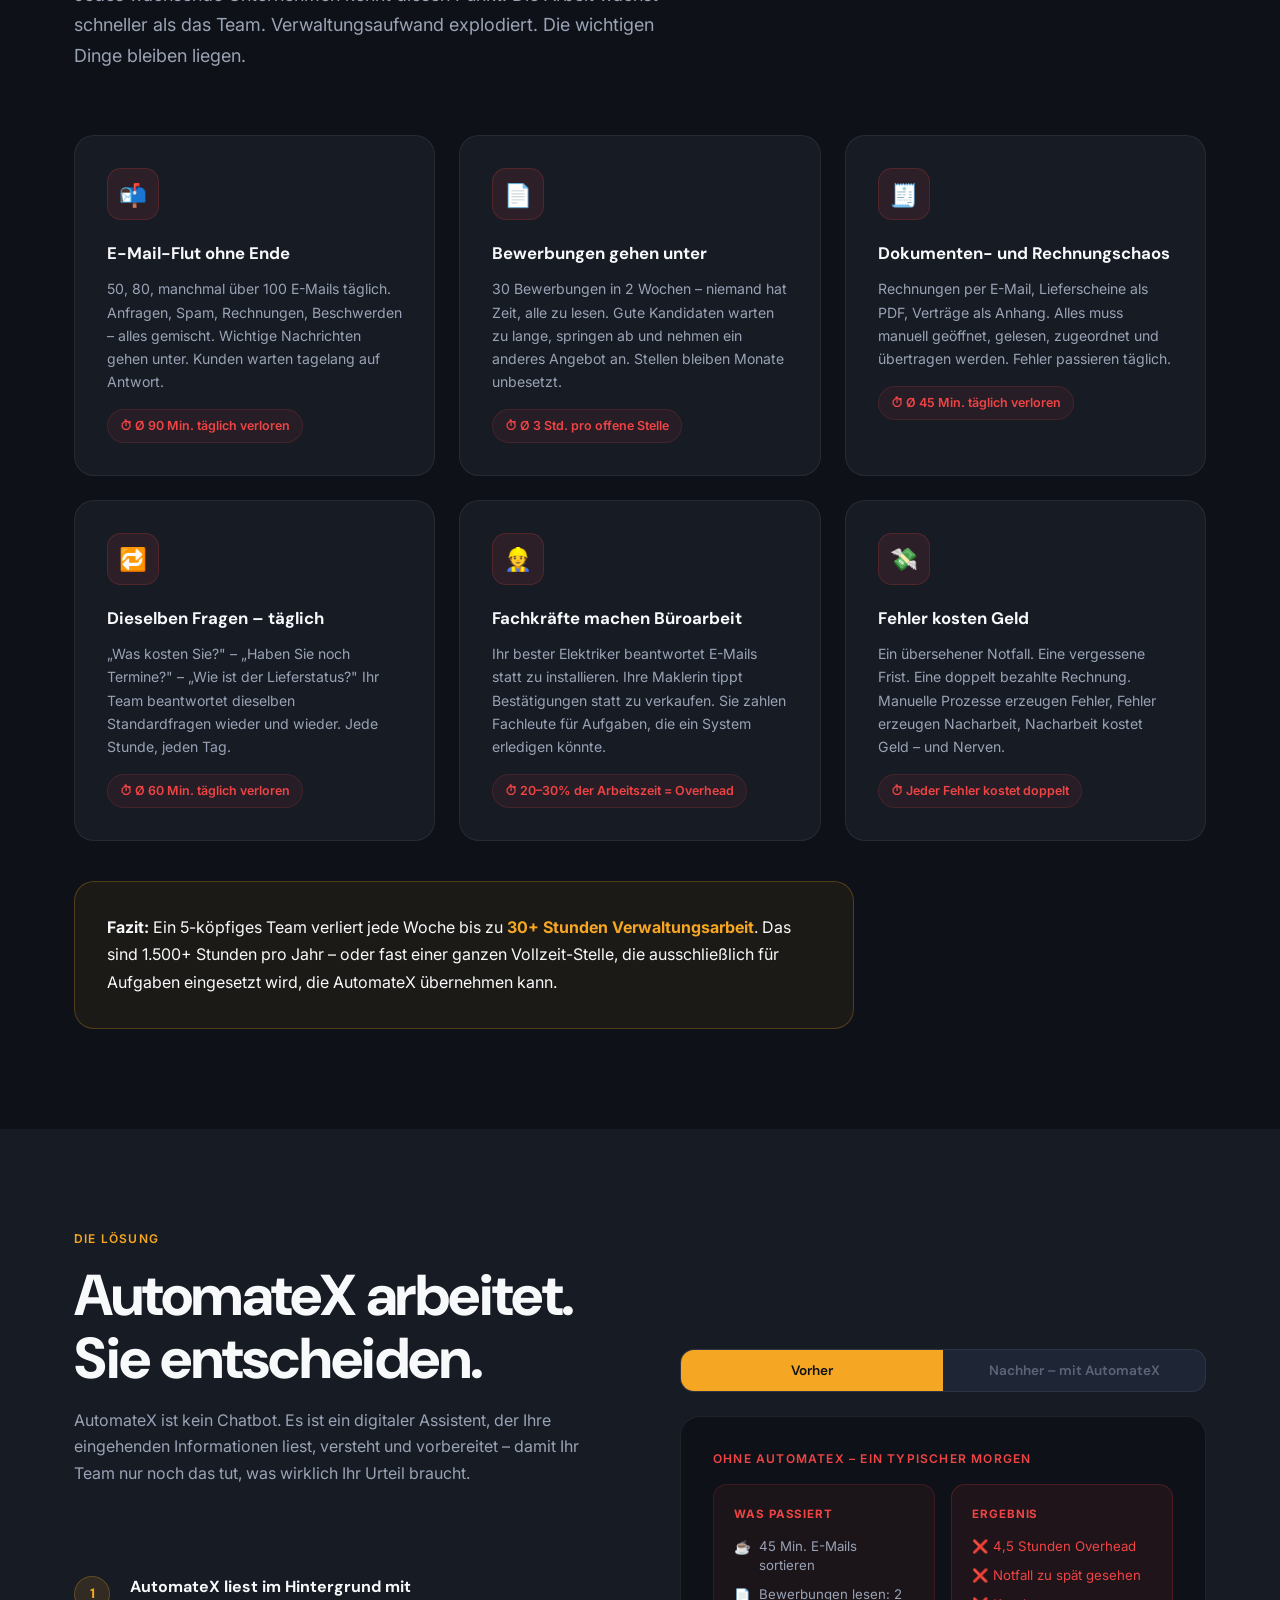
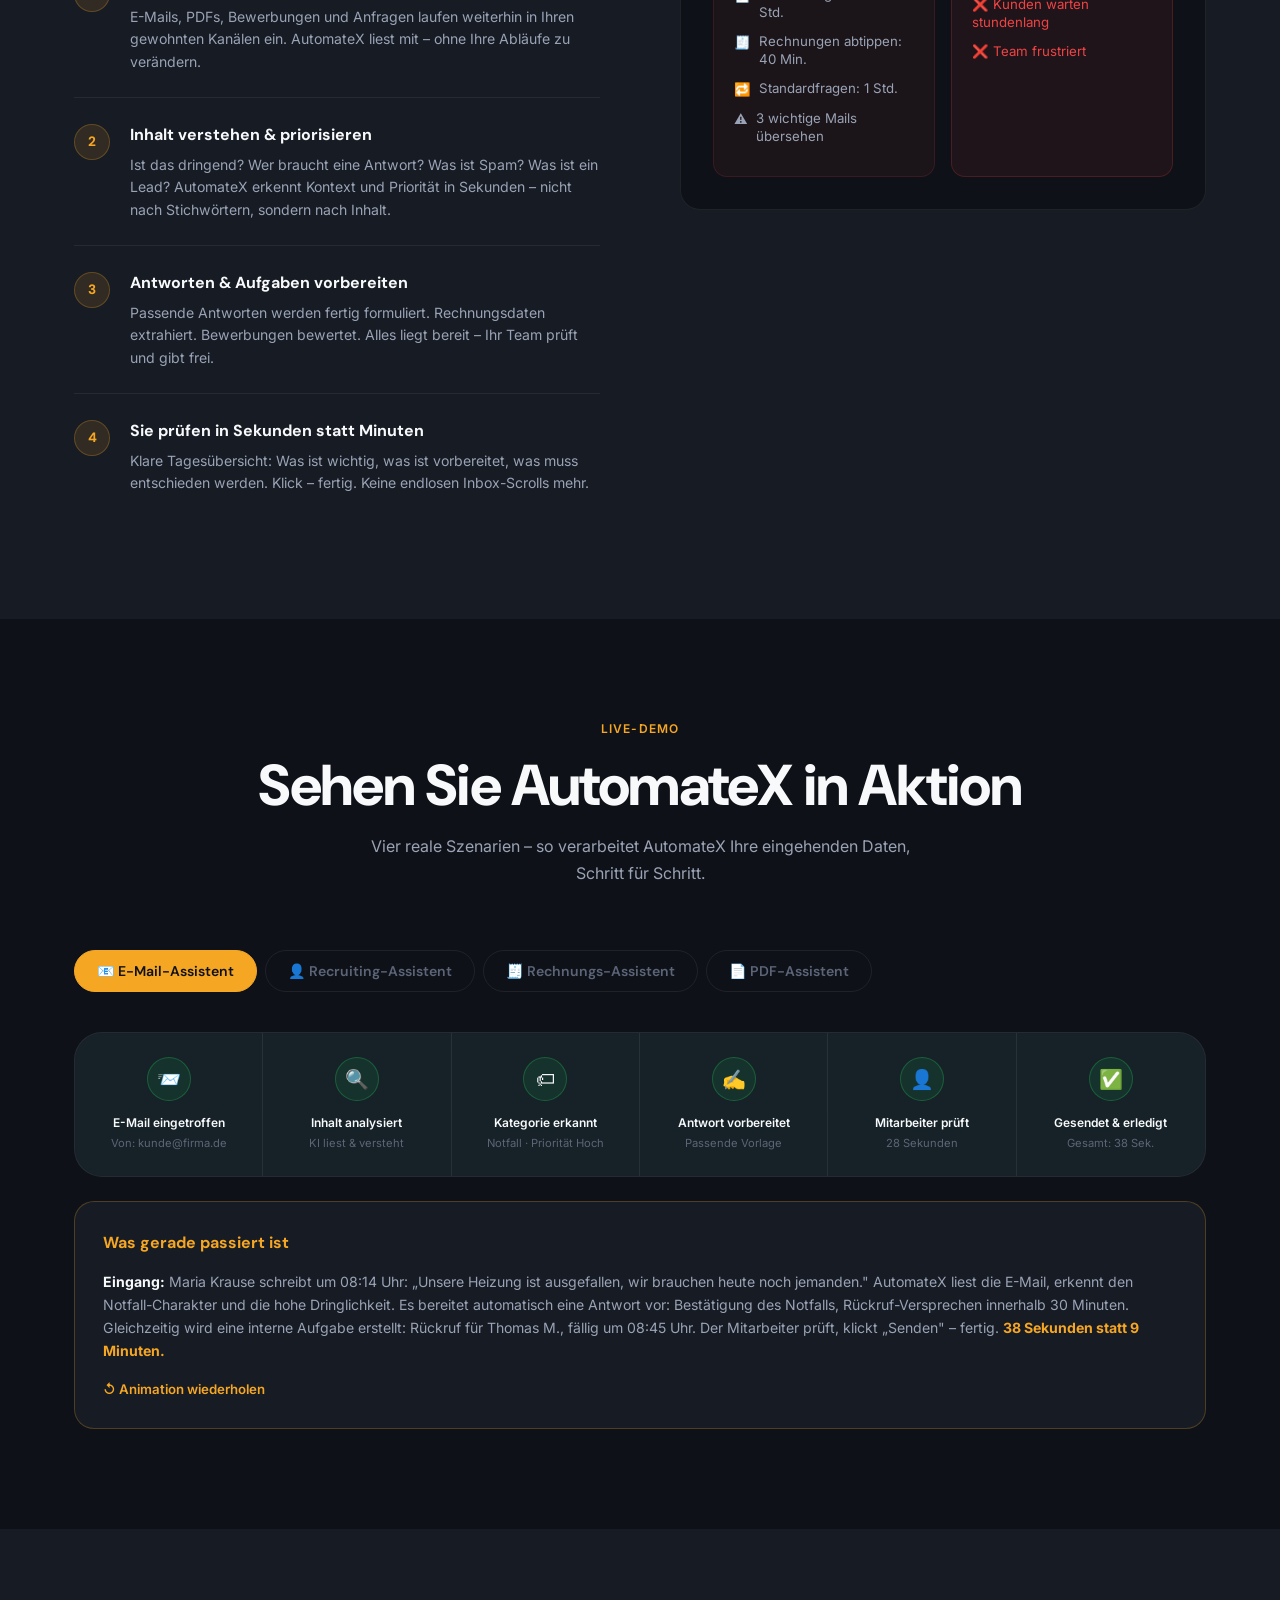
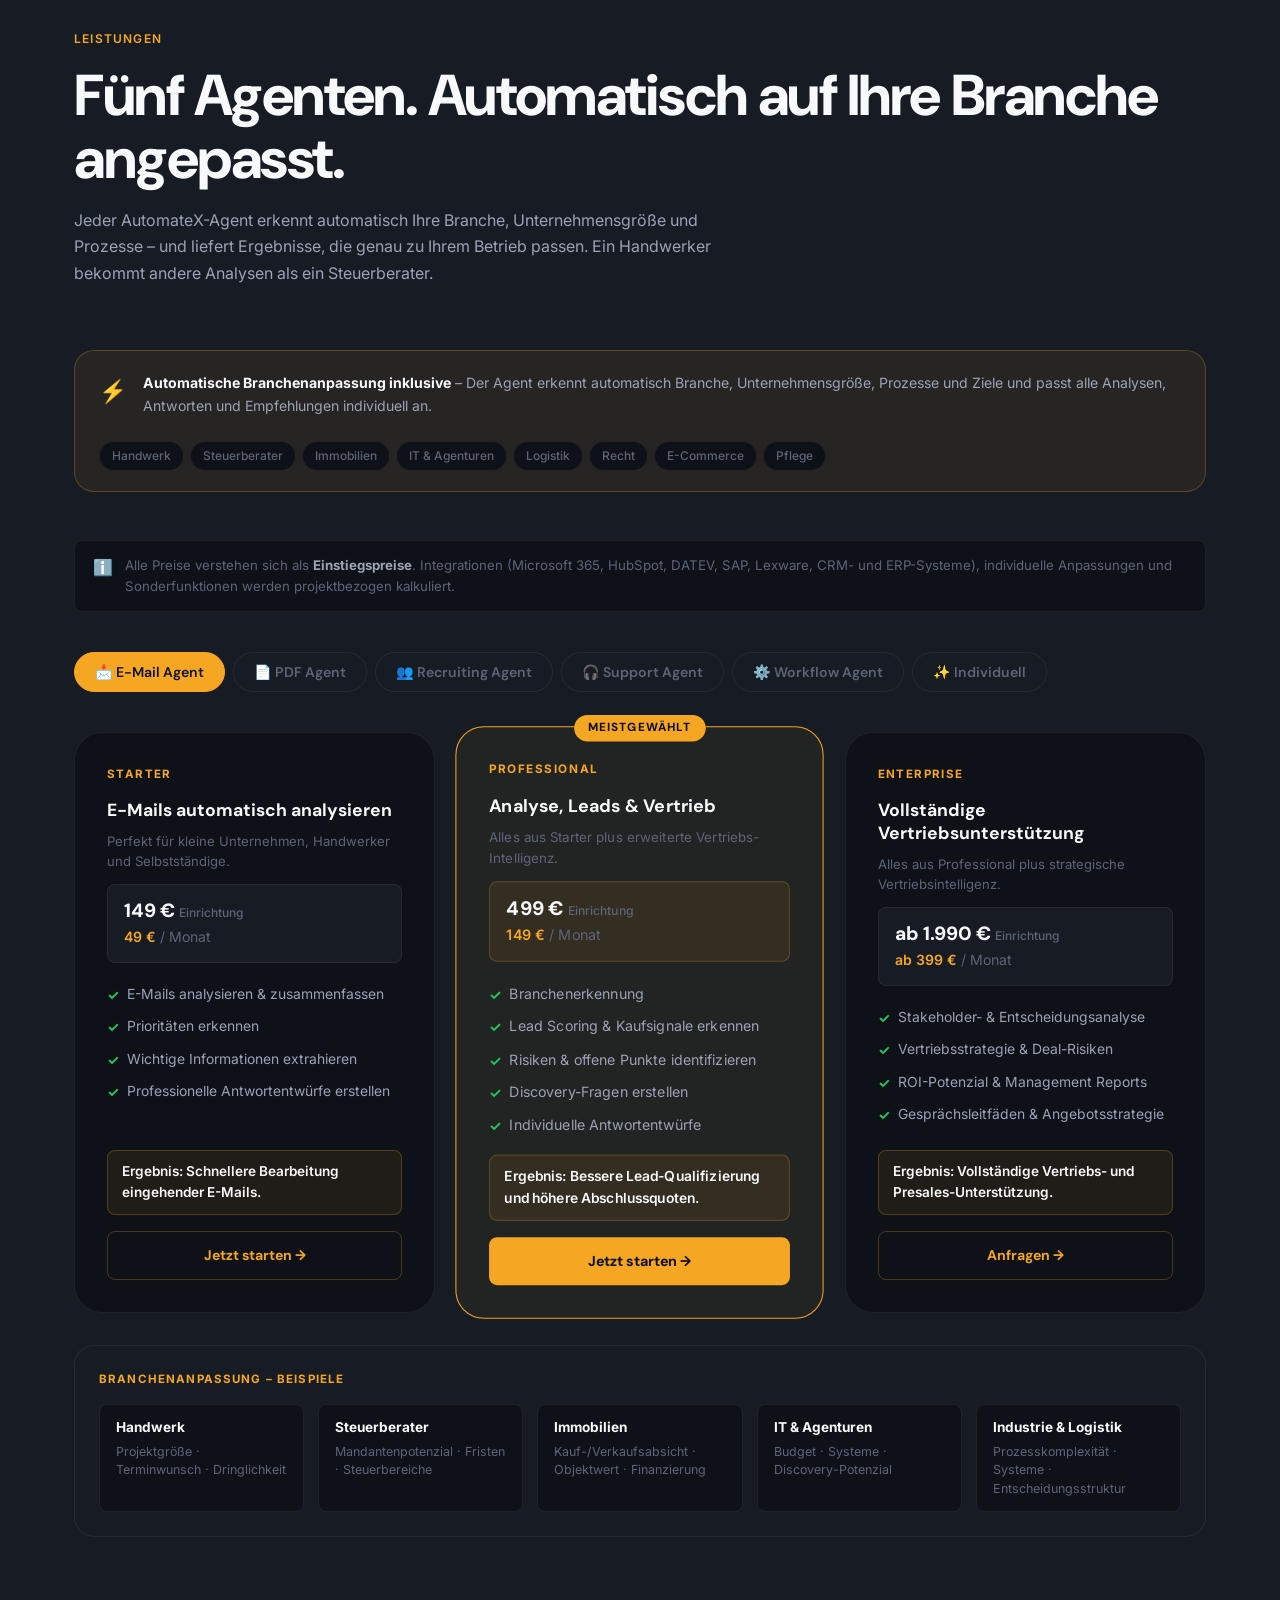
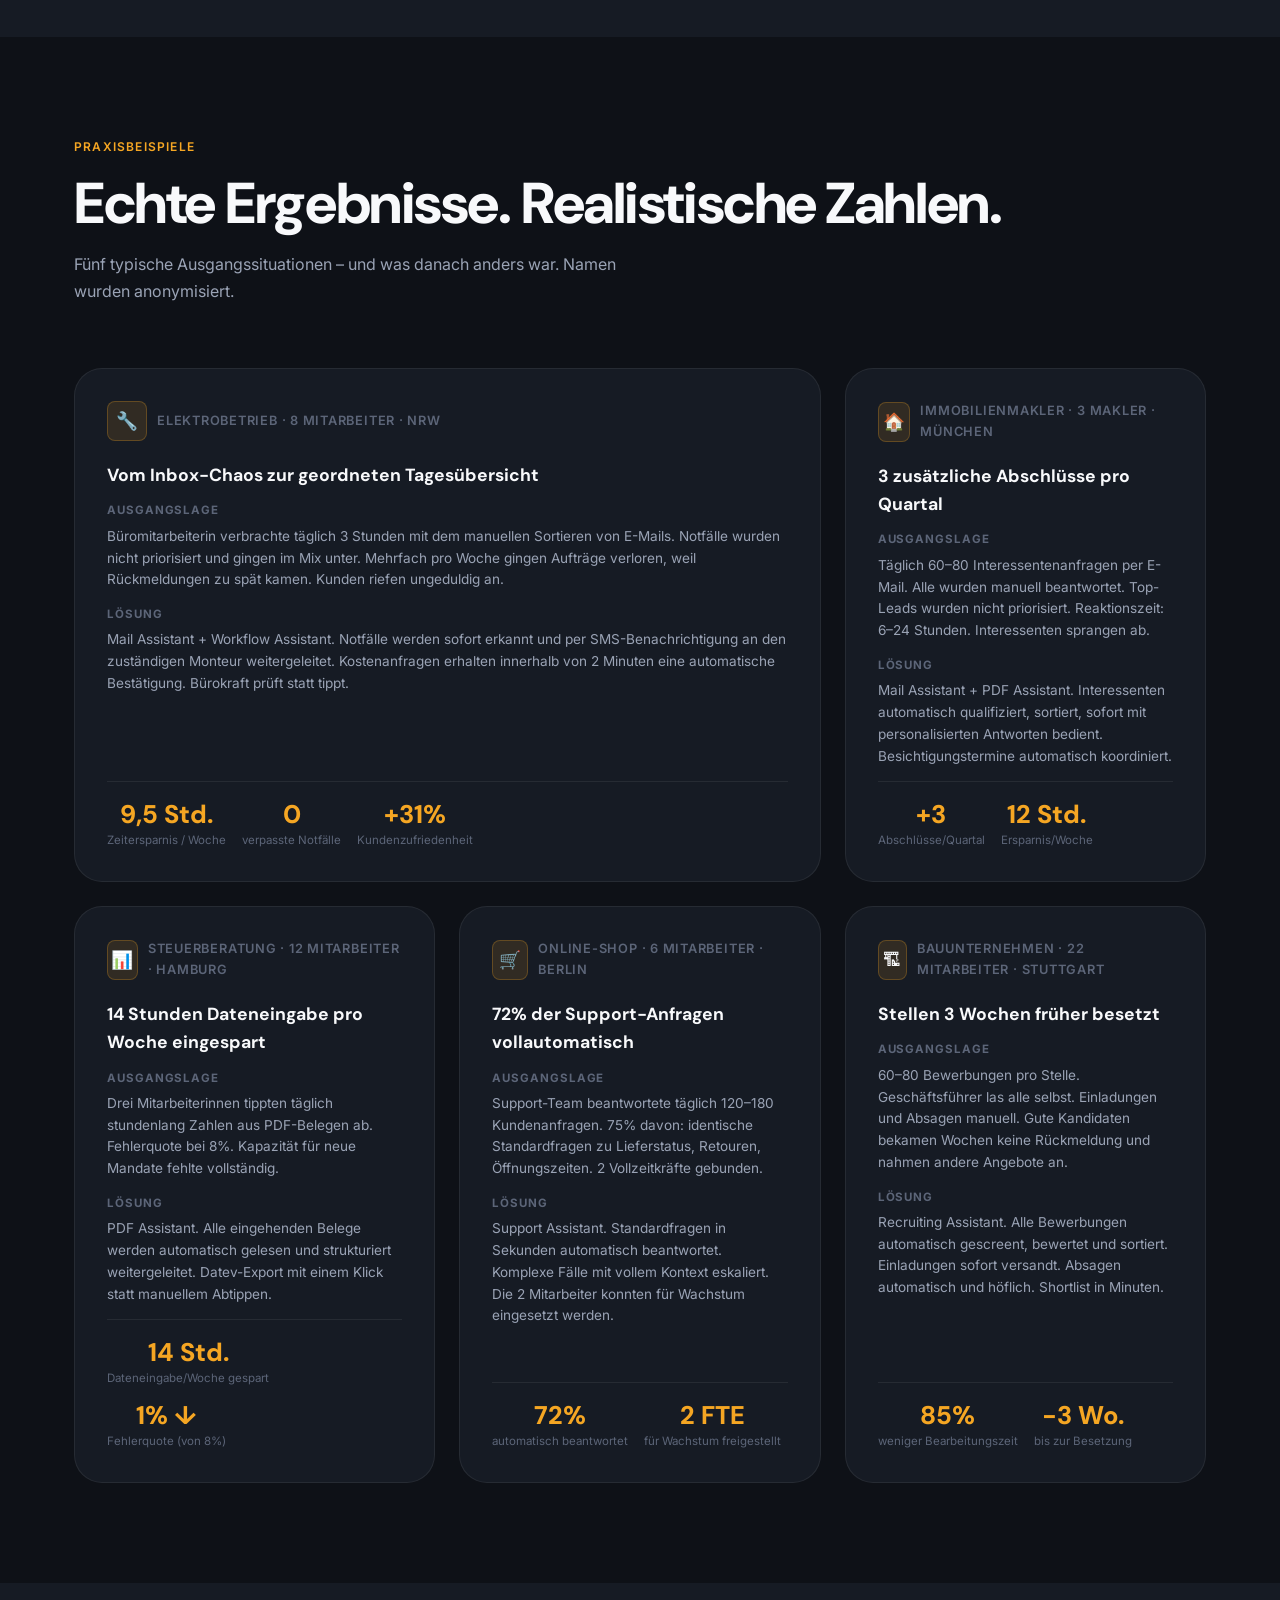
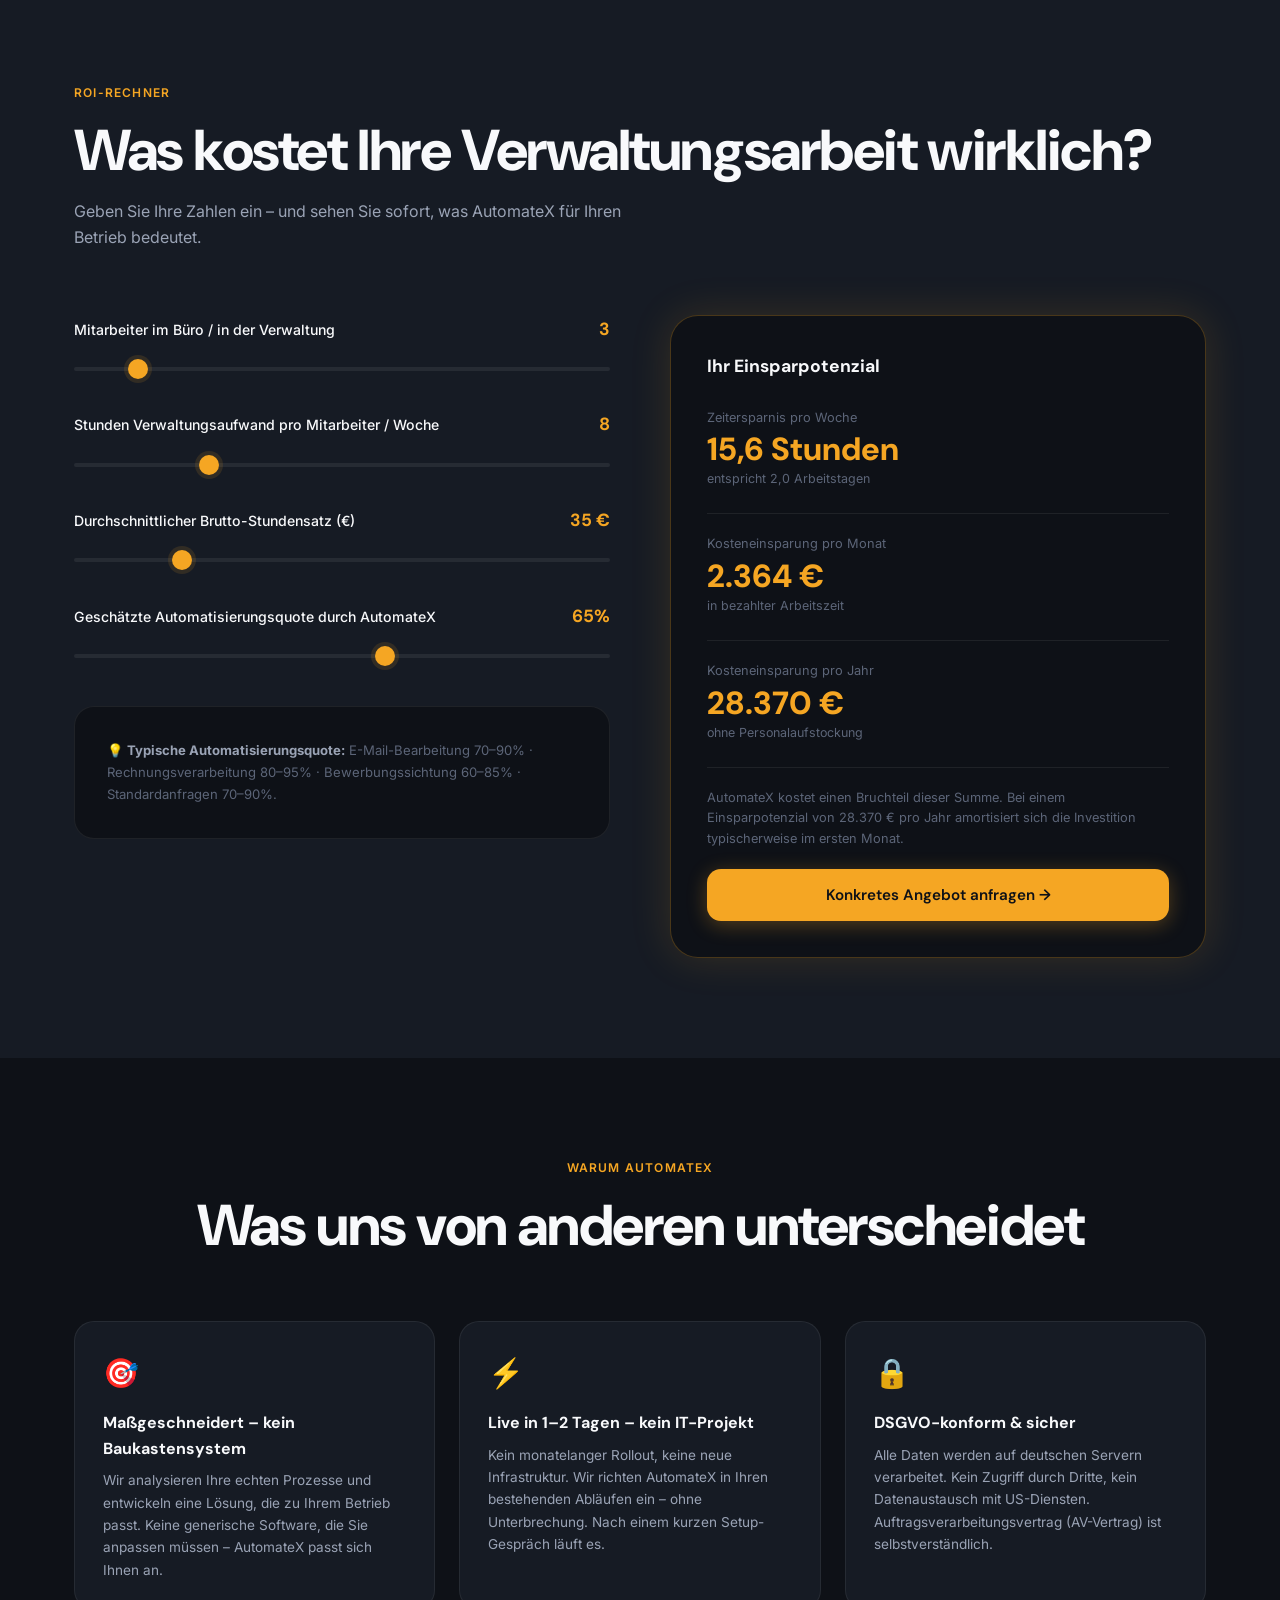
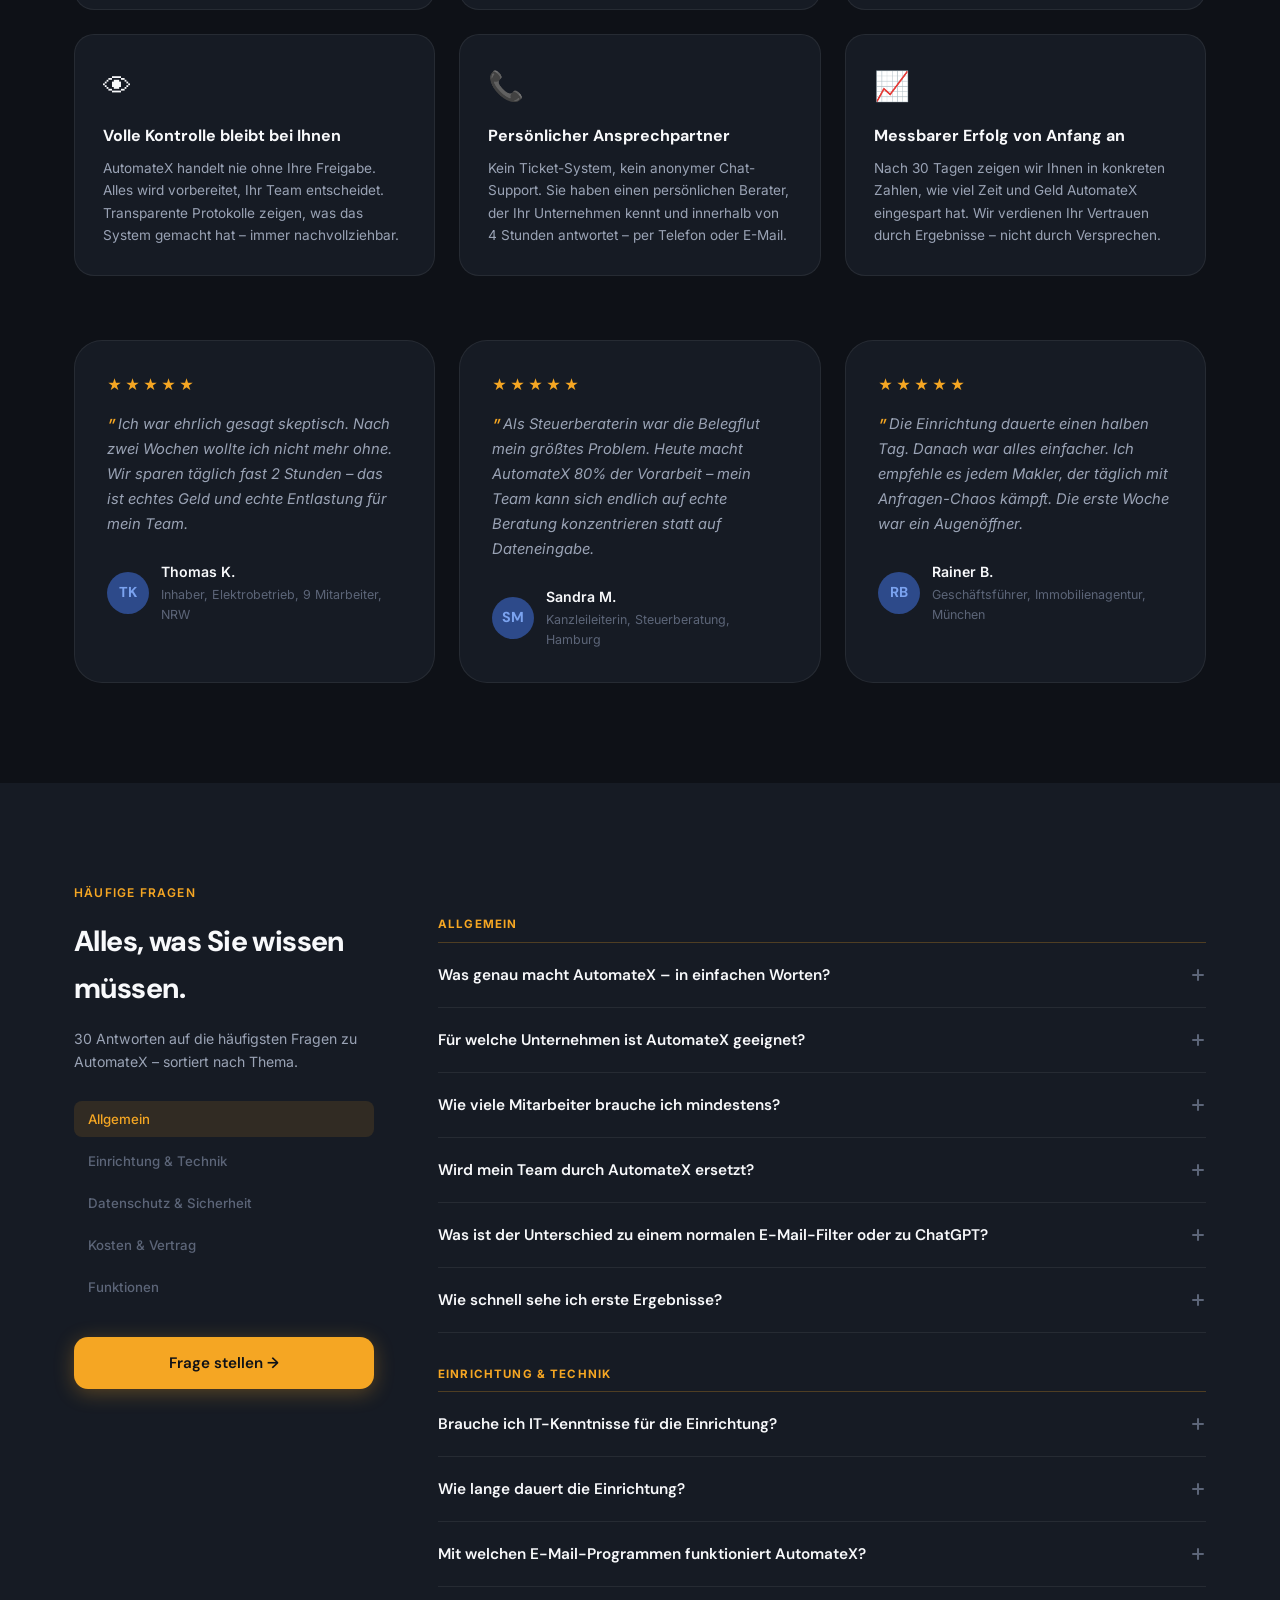
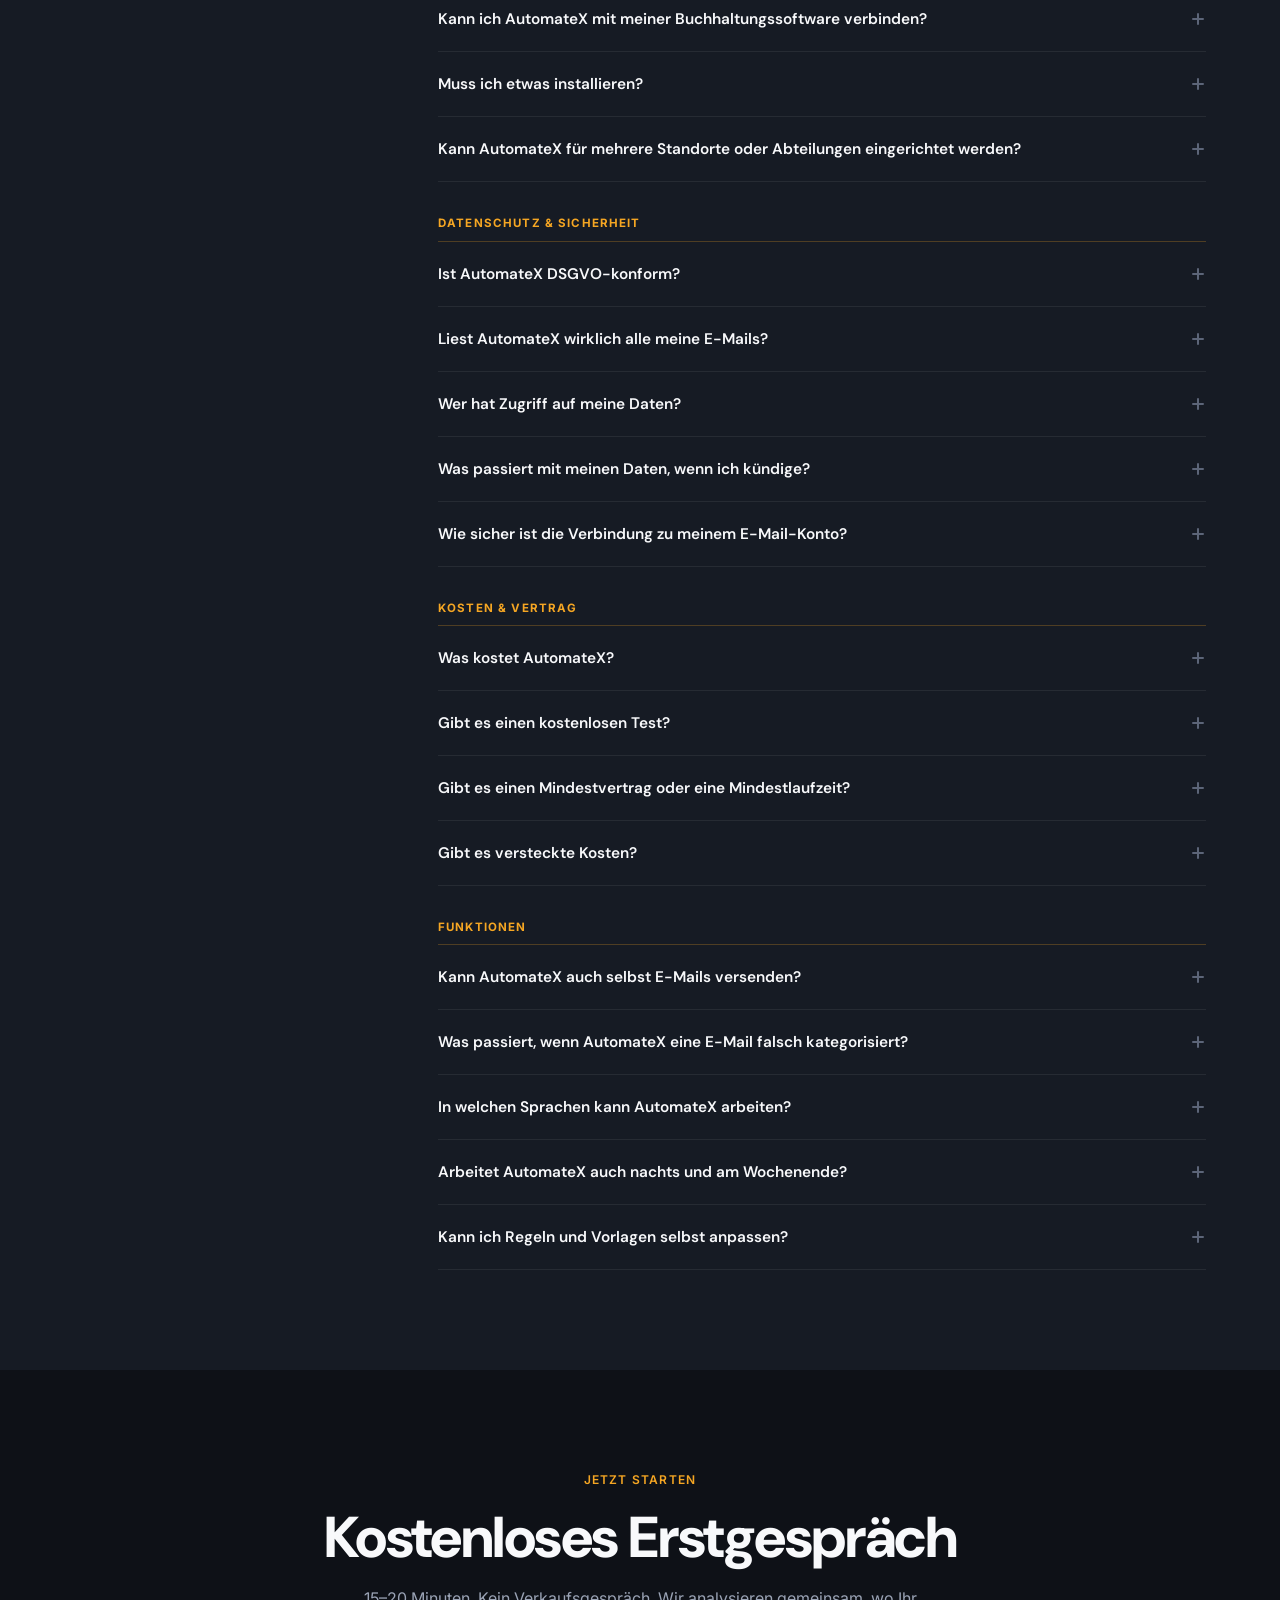
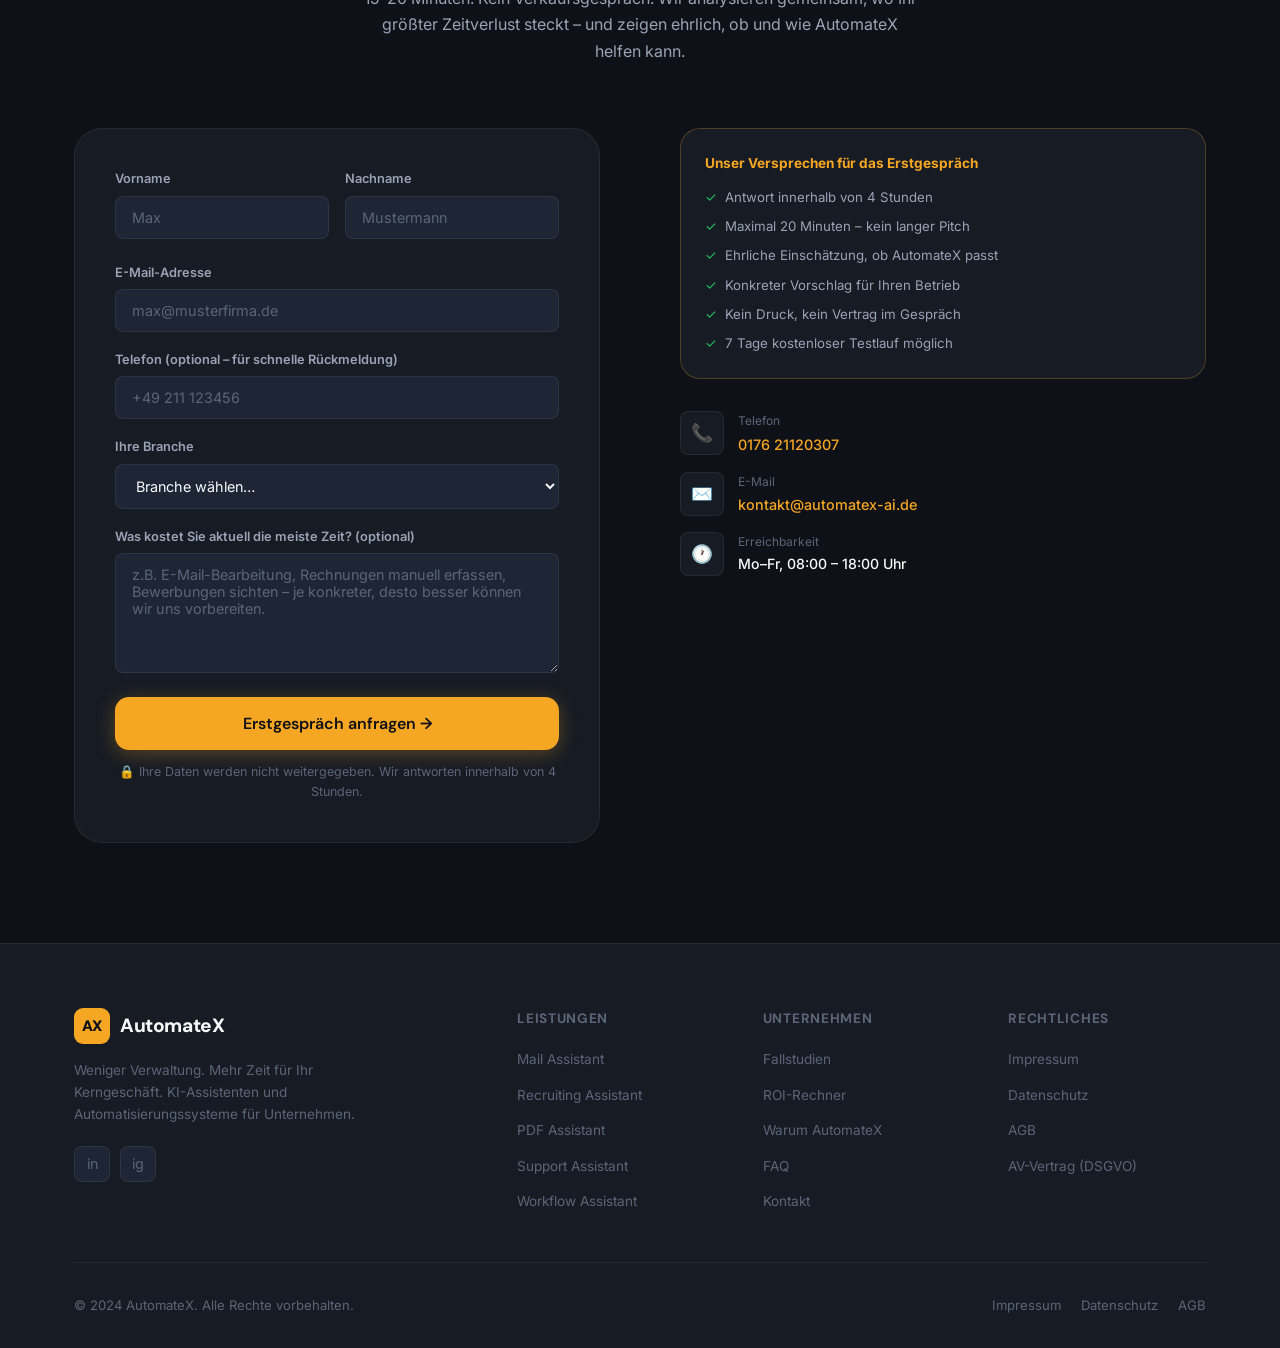
==== commit 3401aa06: "Add files via upload" ====
--- a/index.html
+++ b/index.html
@@ -633,6 +633,12 @@
       </div>
     </div>
 
+    <!-- Preishinweis -->
+    <div class="price-note reveal" style="margin-bottom:40px">
+      <span class="price-note-icon">ℹ️</span>
+      <span>Alle Preise verstehen sich als <strong>Einstiegspreise</strong>. Integrationen (Microsoft 365, HubSpot, DATEV, SAP, Lexware, CRM- und ERP-Systeme), individuelle Anpassungen und Sonderfunktionen werden projektbezogen kalkuliert.</span>
+    </div>
+
     <!-- Assistant Tabs -->
     <div class="assist-tabs reveal" id="assistTabs">
       <button class="assist-tab active" onclick="switchAssist('mail')">📩 E-Mail Agent</button>
@@ -650,6 +656,10 @@
           <div class="pricing-tier">Starter</div>
           <div class="pricing-name">E-Mails automatisch analysieren</div>
           <p class="pricing-desc">Perfekt für kleine Unternehmen, Handwerker und Selbstständige.</p>
+          <div class="pricing-price">
+            <div class="pricing-setup">149 € <span>Einrichtung</span></div>
+            <div class="pricing-monthly">49 € <span>/ Monat</span></div>
+          </div>
           <ul class="pricing-list">
             <li>E-Mails analysieren &amp; zusammenfassen</li>
             <li>Prioritäten erkennen</li>
@@ -660,10 +670,14 @@
           <a href="#contact" class="pricing-cta">Jetzt starten →</a>
         </div>
         <div class="pricing-card featured reveal reveal-delay-1">
-          <div class="pricing-badge">Empfohlen</div>
+          <div class="pricing-badge">Meistgewählt</div>
           <div class="pricing-tier">Professional</div>
           <div class="pricing-name">Analyse, Leads &amp; Vertrieb</div>
           <p class="pricing-desc">Alles aus Starter plus erweiterte Vertriebs-Intelligenz.</p>
+          <div class="pricing-price">
+            <div class="pricing-setup">499 € <span>Einrichtung</span></div>
+            <div class="pricing-monthly">149 € <span>/ Monat</span></div>
+          </div>
           <ul class="pricing-list">
             <li>Branchenerkennung</li>
             <li>Lead Scoring &amp; Kaufsignale erkennen</li>
@@ -678,6 +692,10 @@
           <div class="pricing-tier">Enterprise</div>
           <div class="pricing-name">Vollständige Vertriebsunterstützung</div>
           <p class="pricing-desc">Alles aus Professional plus strategische Vertriebsintelligenz.</p>
+          <div class="pricing-price">
+            <div class="pricing-setup">ab 1.990 € <span>Einrichtung</span></div>
+            <div class="pricing-monthly">ab 399 € <span>/ Monat</span></div>
+          </div>
           <ul class="pricing-list">
             <li>Stakeholder- &amp; Entscheidungsanalyse</li>
             <li>Vertriebsstrategie &amp; Deal-Risiken</li>
@@ -707,6 +725,10 @@
           <div class="pricing-tier">Starter</div>
           <div class="pricing-name">PDFs auslesen &amp; kategorisieren</div>
           <p class="pricing-desc">Kein manuelles Durchsuchen von Dokumenten mehr.</p>
+          <div class="pricing-price">
+            <div class="pricing-setup">199 € <span>Einrichtung</span></div>
+            <div class="pricing-monthly">69 € <span>/ Monat</span></div>
+          </div>
           <ul class="pricing-list">
             <li>PDFs auslesen &amp; zusammenfassen</li>
             <li>Daten automatisch extrahieren</li>
@@ -716,10 +738,14 @@
           <a href="#contact" class="pricing-cta">Jetzt starten →</a>
         </div>
         <div class="pricing-card featured reveal reveal-delay-1">
-          <div class="pricing-badge">Empfohlen</div>
+          <div class="pricing-badge">Meistgewählt</div>
           <div class="pricing-tier">Professional</div>
           <div class="pricing-name">Dokumente analysieren &amp; verarbeiten</div>
           <p class="pricing-desc">Alles aus Starter plus tiefe Dokumentenanalyse.</p>
+          <div class="pricing-price">
+            <div class="pricing-setup">699 € <span>Einrichtung</span></div>
+            <div class="pricing-monthly">199 € <span>/ Monat</span></div>
+          </div>
           <ul class="pricing-list">
             <li>Vertrags- &amp; Rechnungsanalyse</li>
             <li>Dokumentenklassifizierung</li>
@@ -733,6 +759,10 @@
           <div class="pricing-tier">Enterprise</div>
           <div class="pricing-name">Vollautomatisierte Dokumentenprozesse</div>
           <p class="pricing-desc">Alles aus Professional plus Systemintegration.</p>
+          <div class="pricing-price">
+            <div class="pricing-setup">ab 2.490 € <span>Einrichtung</span></div>
+            <div class="pricing-monthly">ab 499 € <span>/ Monat</span></div>
+          </div>
           <ul class="pricing-list">
             <li>ERP- &amp; Buchhaltungsintegration</li>
             <li>Dokumenten-Workflows</li>
@@ -761,6 +791,10 @@
           <div class="pricing-tier">Starter</div>
           <div class="pricing-name">Bewerbungen analysieren &amp; vergleichen</div>
           <p class="pricing-desc">Schnellere Bewerberauswahl ohne stundenlange Lesearbeit.</p>
+          <div class="pricing-price">
+            <div class="pricing-setup">249 € <span>Einrichtung</span></div>
+            <div class="pricing-monthly">79 € <span>/ Monat</span></div>
+          </div>
           <ul class="pricing-list">
             <li>Bewerbungen analysieren</li>
             <li>Lebensläufe zusammenfassen</li>
@@ -771,10 +805,14 @@
           <a href="#contact" class="pricing-cta">Jetzt starten →</a>
         </div>
         <div class="pricing-card featured reveal reveal-delay-1">
-          <div class="pricing-badge">Empfohlen</div>
+          <div class="pricing-badge">Meistgewählt</div>
           <div class="pricing-tier">Professional</div>
           <div class="pricing-name">Recruiting automatisieren</div>
           <p class="pricing-desc">Alles aus Starter plus vollständige Prozessautomatisierung.</p>
+          <div class="pricing-price">
+            <div class="pricing-setup">990 € <span>Einrichtung</span></div>
+            <div class="pricing-monthly">249 € <span>/ Monat</span></div>
+          </div>
           <ul class="pricing-list">
             <li>Kandidatenbewertung &amp; Ranking</li>
             <li>Individuelle Interviewfragen</li>
@@ -788,6 +826,10 @@
           <div class="pricing-tier">Enterprise</div>
           <div class="pricing-name">KI-Recruiting-System</div>
           <p class="pricing-desc">Alles aus Professional plus Systemintegration &amp; Talentmanagement.</p>
+          <div class="pricing-price">
+            <div class="pricing-setup">ab 3.490 € <span>Einrichtung</span></div>
+            <div class="pricing-monthly">ab 699 € <span>/ Monat</span></div>
+          </div>
           <ul class="pricing-list">
             <li>Talentpool-Management</li>
             <li>ATS-Integration</li>
@@ -816,6 +858,10 @@
           <div class="pricing-tier">Starter</div>
           <div class="pricing-name">Kundenanfragen automatisch beantworten</div>
           <p class="pricing-desc">Sofortreaktionen auf häufige Anfragen rund um die Uhr.</p>
+          <div class="pricing-price">
+            <div class="pricing-setup">199 € <span>Einrichtung</span></div>
+            <div class="pricing-monthly">79 € <span>/ Monat</span></div>
+          </div>
           <ul class="pricing-list">
             <li>Kundenanfragen beantworten</li>
             <li>FAQ-Antworten automatisch</li>
@@ -826,10 +872,14 @@
           <a href="#contact" class="pricing-cta">Jetzt starten →</a>
         </div>
         <div class="pricing-card featured reveal reveal-delay-1">
-          <div class="pricing-badge">Empfohlen</div>
+          <div class="pricing-badge">Meistgewählt</div>
           <div class="pricing-tier">Professional</div>
           <div class="pricing-name">Intelligenter Kundenservice</div>
           <p class="pricing-desc">Alles aus Starter plus smarte Priorisierung.</p>
+          <div class="pricing-price">
+            <div class="pricing-setup">790 € <span>Einrichtung</span></div>
+            <div class="pricing-monthly">249 € <span>/ Monat</span></div>
+          </div>
           <ul class="pricing-list">
             <li>Ticket-Priorisierung</li>
             <li>Eskalationserkennung</li>
@@ -843,6 +893,10 @@
           <div class="pricing-tier">Enterprise</div>
           <div class="pricing-name">KI-Support-Center</div>
           <p class="pricing-desc">Alles aus Professional plus 24/7-Vollautomatisierung.</p>
+          <div class="pricing-price">
+            <div class="pricing-setup">ab 2.990 € <span>Einrichtung</span></div>
+            <div class="pricing-monthly">ab 599 € <span>/ Monat</span></div>
+          </div>
           <ul class="pricing-list">
             <li>CRM-Anbindung</li>
             <li>Wissensdatenbank</li>
@@ -871,6 +925,10 @@
           <div class="pricing-tier">Starter</div>
           <div class="pricing-name">Aufgaben &amp; Erinnerungen automatisieren</div>
           <p class="pricing-desc">Keine vergessenen Aufgaben und Prozessschritte mehr.</p>
+          <div class="pricing-price">
+            <div class="pricing-setup">499 € <span>Einrichtung</span></div>
+            <div class="pricing-monthly">149 € <span>/ Monat</span></div>
+          </div>
           <ul class="pricing-list">
             <li>Aufgaben automatisieren</li>
             <li>Erinnerungen versenden</li>
@@ -881,10 +939,14 @@
           <a href="#contact" class="pricing-cta">Jetzt starten →</a>
         </div>
         <div class="pricing-card featured reveal reveal-delay-1">
-          <div class="pricing-badge">Empfohlen</div>
+          <div class="pricing-badge">Meistgewählt</div>
           <div class="pricing-tier">Professional</div>
           <div class="pricing-name">Abteilungsübergreifende Automatisierung</div>
           <p class="pricing-desc">Alles aus Starter plus toolübergreifende Workflows.</p>
+          <div class="pricing-price">
+            <div class="pricing-setup">1.990 € <span>Einrichtung</span></div>
+            <div class="pricing-monthly">399 € <span>/ Monat</span></div>
+          </div>
           <ul class="pricing-list">
             <li>Toolübergreifende Workflows</li>
             <li>Freigabeprozesse</li>
@@ -898,6 +960,10 @@
           <div class="pricing-tier">Enterprise</div>
           <div class="pricing-name">Digitalisierte Unternehmensprozesse</div>
           <p class="pricing-desc">Alles aus Professional plus vollständige Systemintegration.</p>
+          <div class="pricing-price">
+            <div class="pricing-setup">ab 4.990 € <span>Einrichtung</span></div>
+            <div class="pricing-monthly">ab 990 € <span>/ Monat</span></div>
+          </div>
           <ul class="pricing-list">
             <li>ERP- &amp; CRM-Integration</li>
             <li>Unternehmensweite Workflows</li>
@@ -926,6 +992,10 @@
           <div class="pricing-tier">Starter</div>
           <div class="pricing-name">Analyse &amp; Potenziale</div>
           <p class="pricing-desc">Der erste Schritt zur Automatisierung.</p>
+          <div class="pricing-price">
+            <div class="pricing-setup">Kostenlos <span>im Erstgespräch</span></div>
+            <div class="pricing-monthly">0 € <span>/ Einstieg</span></div>
+          </div>
           <ul class="pricing-list">
             <li>Analyse der Anforderungen</li>
             <li>Potenzialbewertung</li>
@@ -935,10 +1005,14 @@
           <a href="#contact" class="pricing-cta">Kostenlos anfragen →</a>
         </div>
         <div class="pricing-card featured reveal reveal-delay-1">
-          <div class="pricing-badge">Beliebt</div>
+          <div class="pricing-badge">Meistgewählt</div>
           <div class="pricing-tier">Professional</div>
           <div class="pricing-name">Strategie &amp; Umsetzung</div>
           <p class="pricing-desc">Von der Analyse zur fertigen Automatisierung.</p>
+          <div class="pricing-price">
+            <div class="pricing-setup">ab 2.500 € <span>Einrichtung</span></div>
+            <div class="pricing-monthly">nach Umfang <span>/ Monat</span></div>
+          </div>
           <ul class="pricing-list">
             <li>Individuelle Strategie</li>
             <li>KI-Potenzialanalyse</li>
@@ -952,6 +1026,10 @@
           <div class="pricing-tier">Enterprise</div>
           <div class="pricing-name">Individuelle KI-Lösung</div>
           <p class="pricing-desc">Maßgeschneiderte Entwicklung ohne Kompromisse.</p>
+          <div class="pricing-price">
+            <div class="pricing-setup">Preis nach Analyse <span></span></div>
+            <div class="pricing-monthly">individuelle <span>Betreuung</span></div>
+          </div>
           <ul class="pricing-list">
             <li>Individuelle KI-Entwicklung</li>
             <li>Integration bestehender Systeme</li>
@@ -1461,7 +1539,7 @@
 
       <!-- Form -->
       <div class="contact-form reveal">
-        <form id="contactForm" onsubmit="handleSubmit(event)">
+        <form id="contactForm" action="https://formspree.io/f/mnjyopzn" method="POST" onsubmit="handleSubmit(event)">
           <div class="form-row">
             <div class="form-group">
               <label class="form-label" for="f-vorname">Vorname</label>
@@ -1789,8 +1867,22 @@
 // ── Contact form ──
 function handleSubmit(e) {
   e.preventDefault();
-  document.getElementById('contactForm').style.display = 'none';
-  document.getElementById('formSuccess').classList.add('show');
+  var form = document.getElementById('contactForm');
+  var data = new FormData(form);
+  fetch('https://formspree.io/f/mnjyopzn', {
+    method: 'POST',
+    body: data,
+    headers: { 'Accept': 'application/json' }
+  }).then(function(response) {
+    if (response.ok) {
+      form.style.display = 'none';
+      document.getElementById('formSuccess').classList.add('show');
+    } else {
+      alert('Es gab einen Fehler. Bitte versuchen Sie es erneut oder schreiben Sie direkt an kontakt@automatex-ai.de');
+    }
+  }).catch(function() {
+    alert('Es gab einen Fehler. Bitte schreiben Sie direkt an kontakt@automatex-ai.de');
+  });
 }
 
 // ── Scroll reveal ──
--- a/style.css
+++ b/style.css
@@ -978,3 +978,55 @@
   .branch-hint { flex-direction: column; gap: 12px; }
   .branch-ex-grid { grid-template-columns: 1fr 1fr; }
 }
+
+/* ── Pricing Price Block ── */
+.pricing-price {
+  background: var(--ink-2);
+  border: 1px solid var(--border);
+  border-radius: var(--radius-sm);
+  padding: 14px 16px;
+  margin: -4px 0 4px;
+}
+.pricing-card.featured .pricing-price {
+  background: rgba(245,166,35,0.08);
+  border-color: var(--border-amber);
+}
+.pricing-setup {
+  font-family: var(--font-display);
+  font-size: 1.2rem;
+  font-weight: 800;
+  color: var(--text-primary);
+  line-height: 1.2;
+}
+.pricing-setup span {
+  font-size: 0.75rem;
+  font-weight: 500;
+  color: var(--text-muted);
+  font-family: var(--font-body);
+}
+.pricing-monthly {
+  font-size: 0.88rem;
+  color: var(--amber);
+  font-weight: 600;
+  margin-top: 4px;
+}
+.pricing-monthly span {
+  color: var(--text-muted);
+  font-weight: 400;
+}
+
+/* ── Price Note ── */
+.price-note {
+  display: flex;
+  gap: 12px;
+  align-items: flex-start;
+  background: var(--ink);
+  border: 1px solid var(--border);
+  border-radius: var(--radius-sm);
+  padding: 14px 18px;
+  font-size: 0.83rem;
+  color: var(--text-muted);
+  line-height: 1.6;
+}
+.price-note strong { color: var(--text-secondary); }
+.price-note-icon { flex-shrink: 0; font-size: 1rem; }
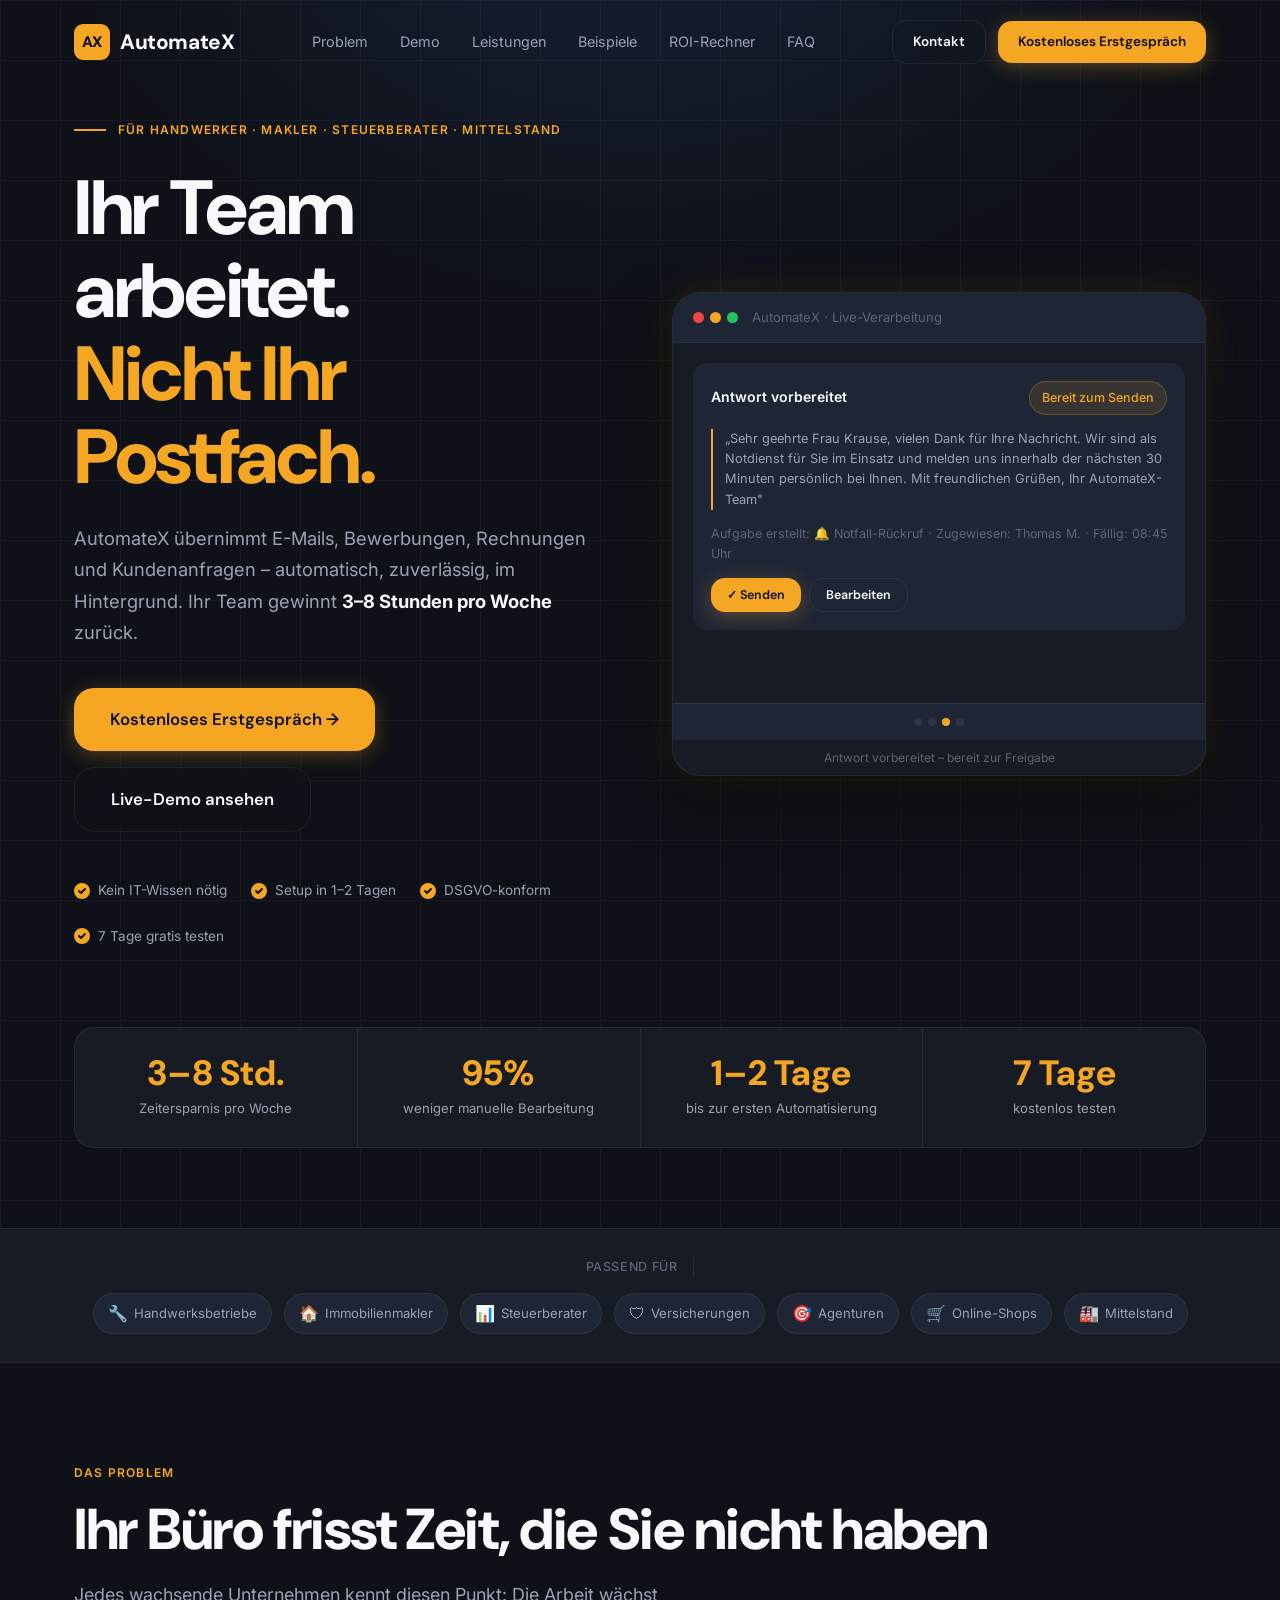
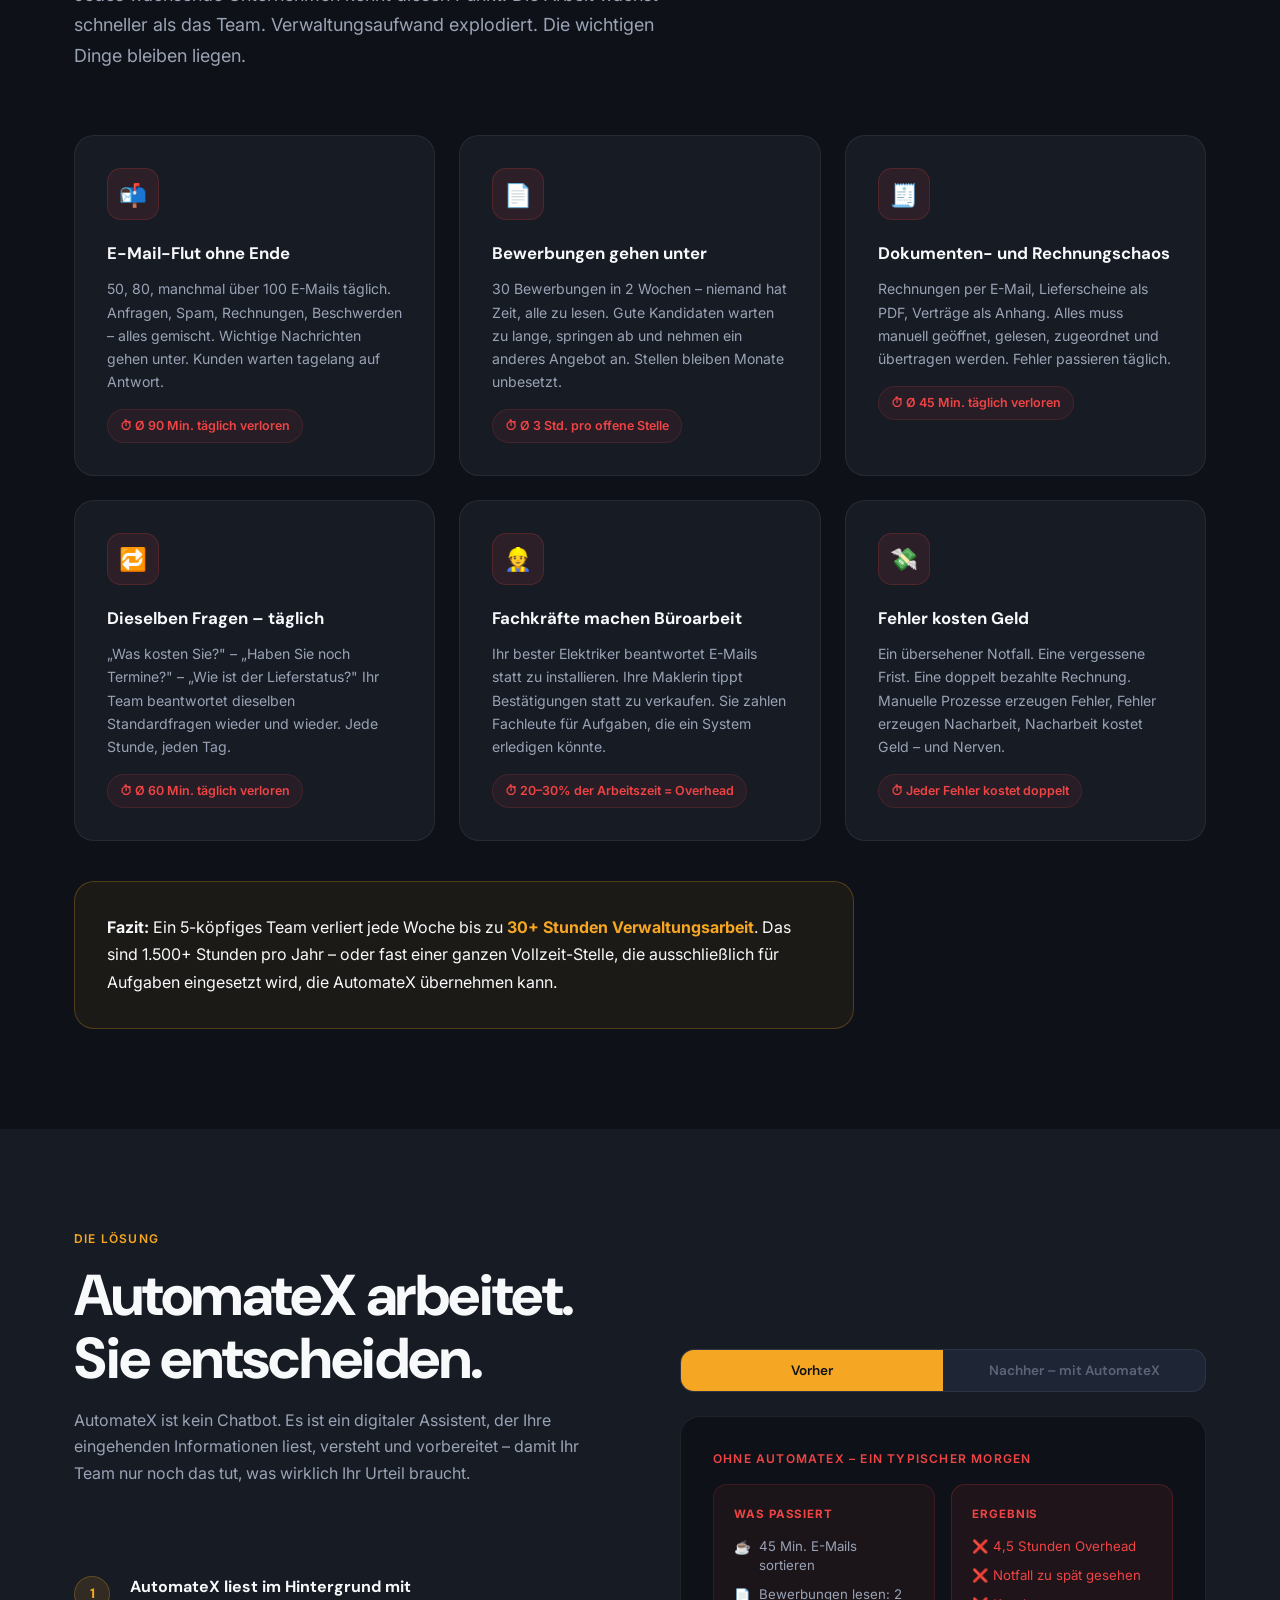
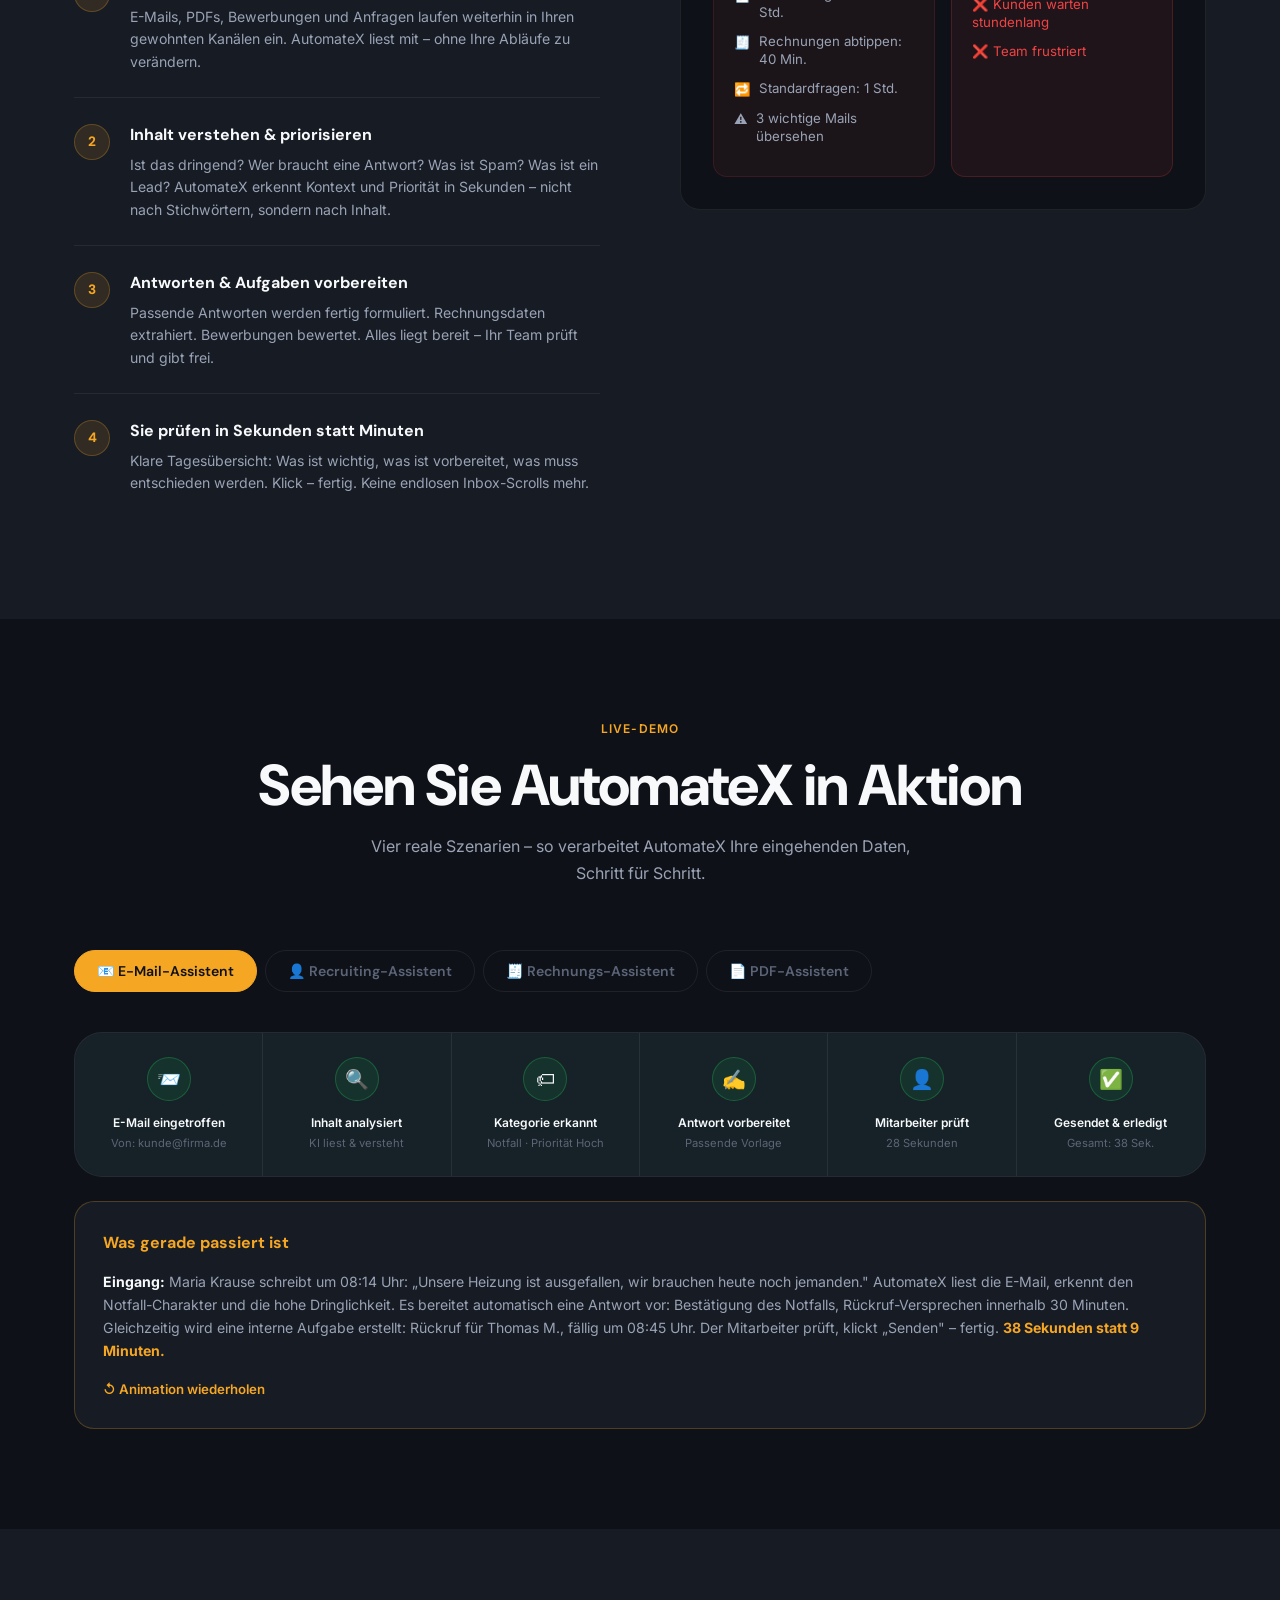
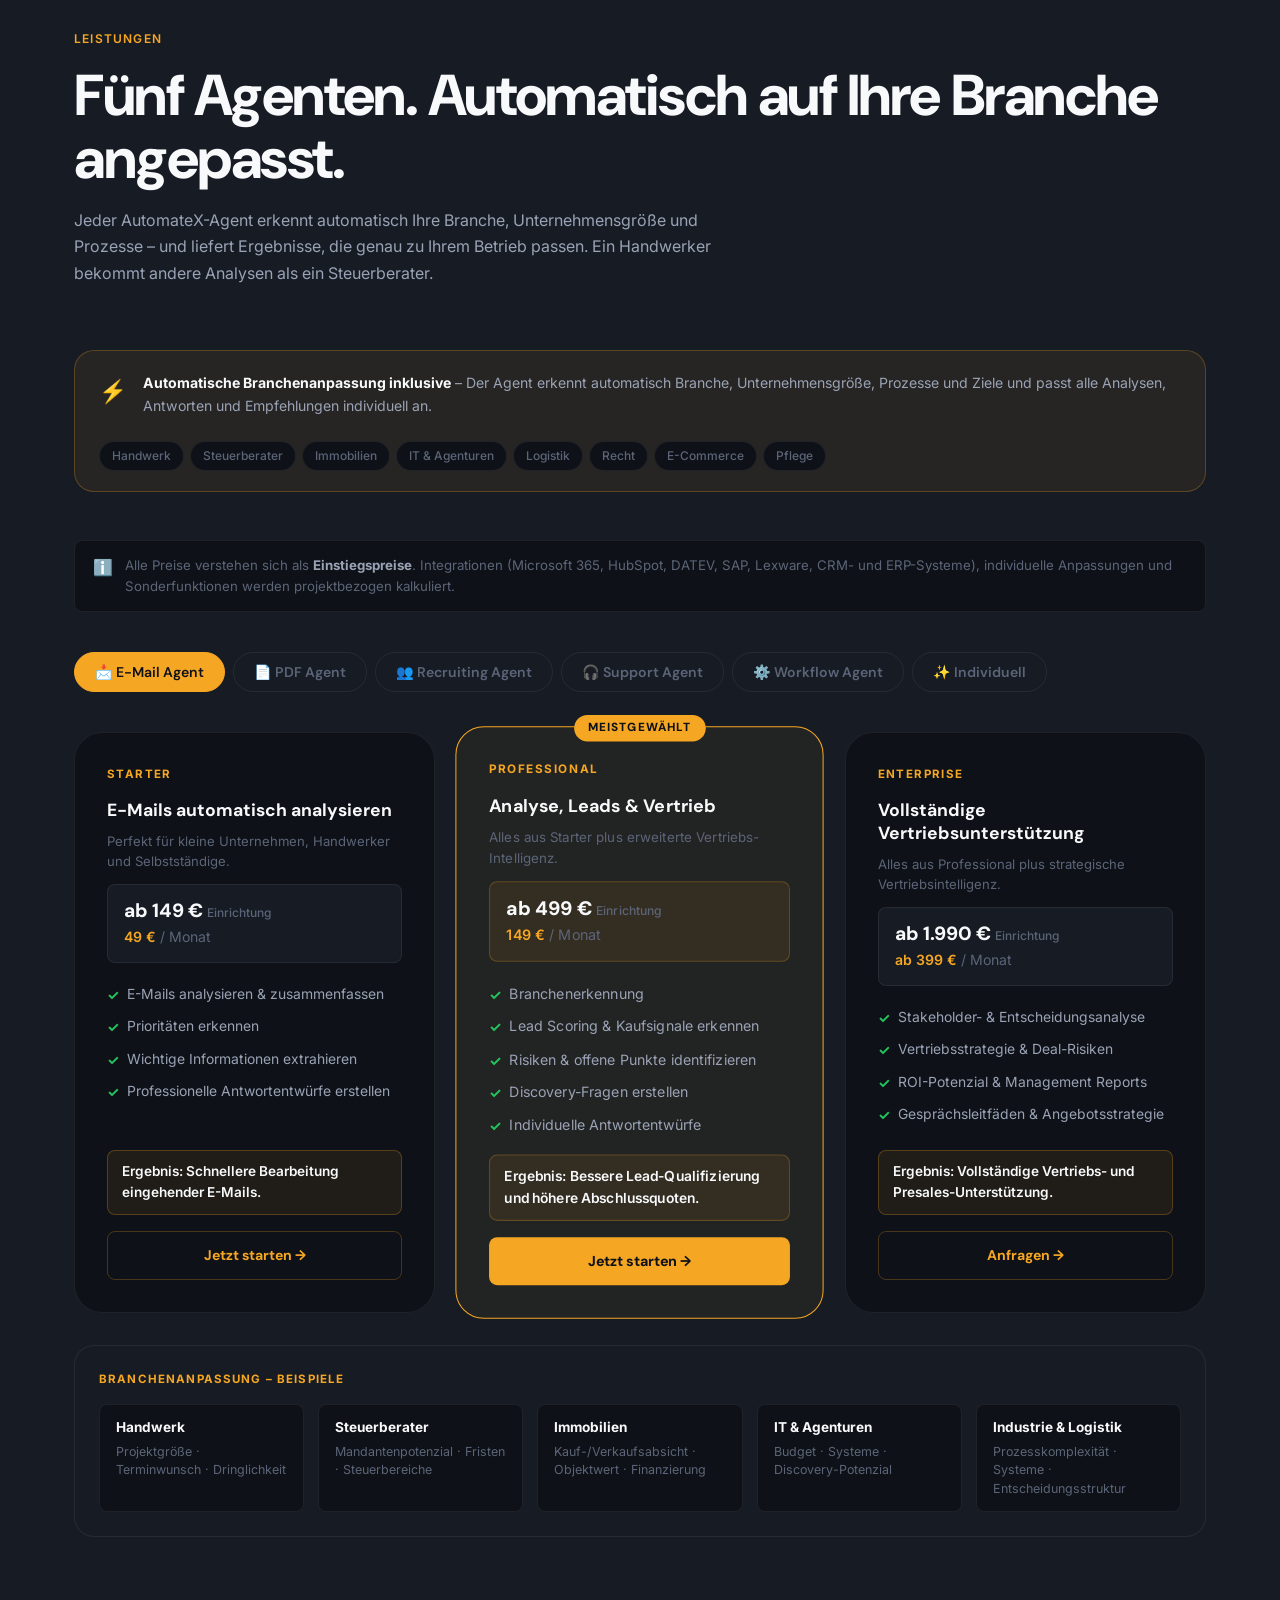
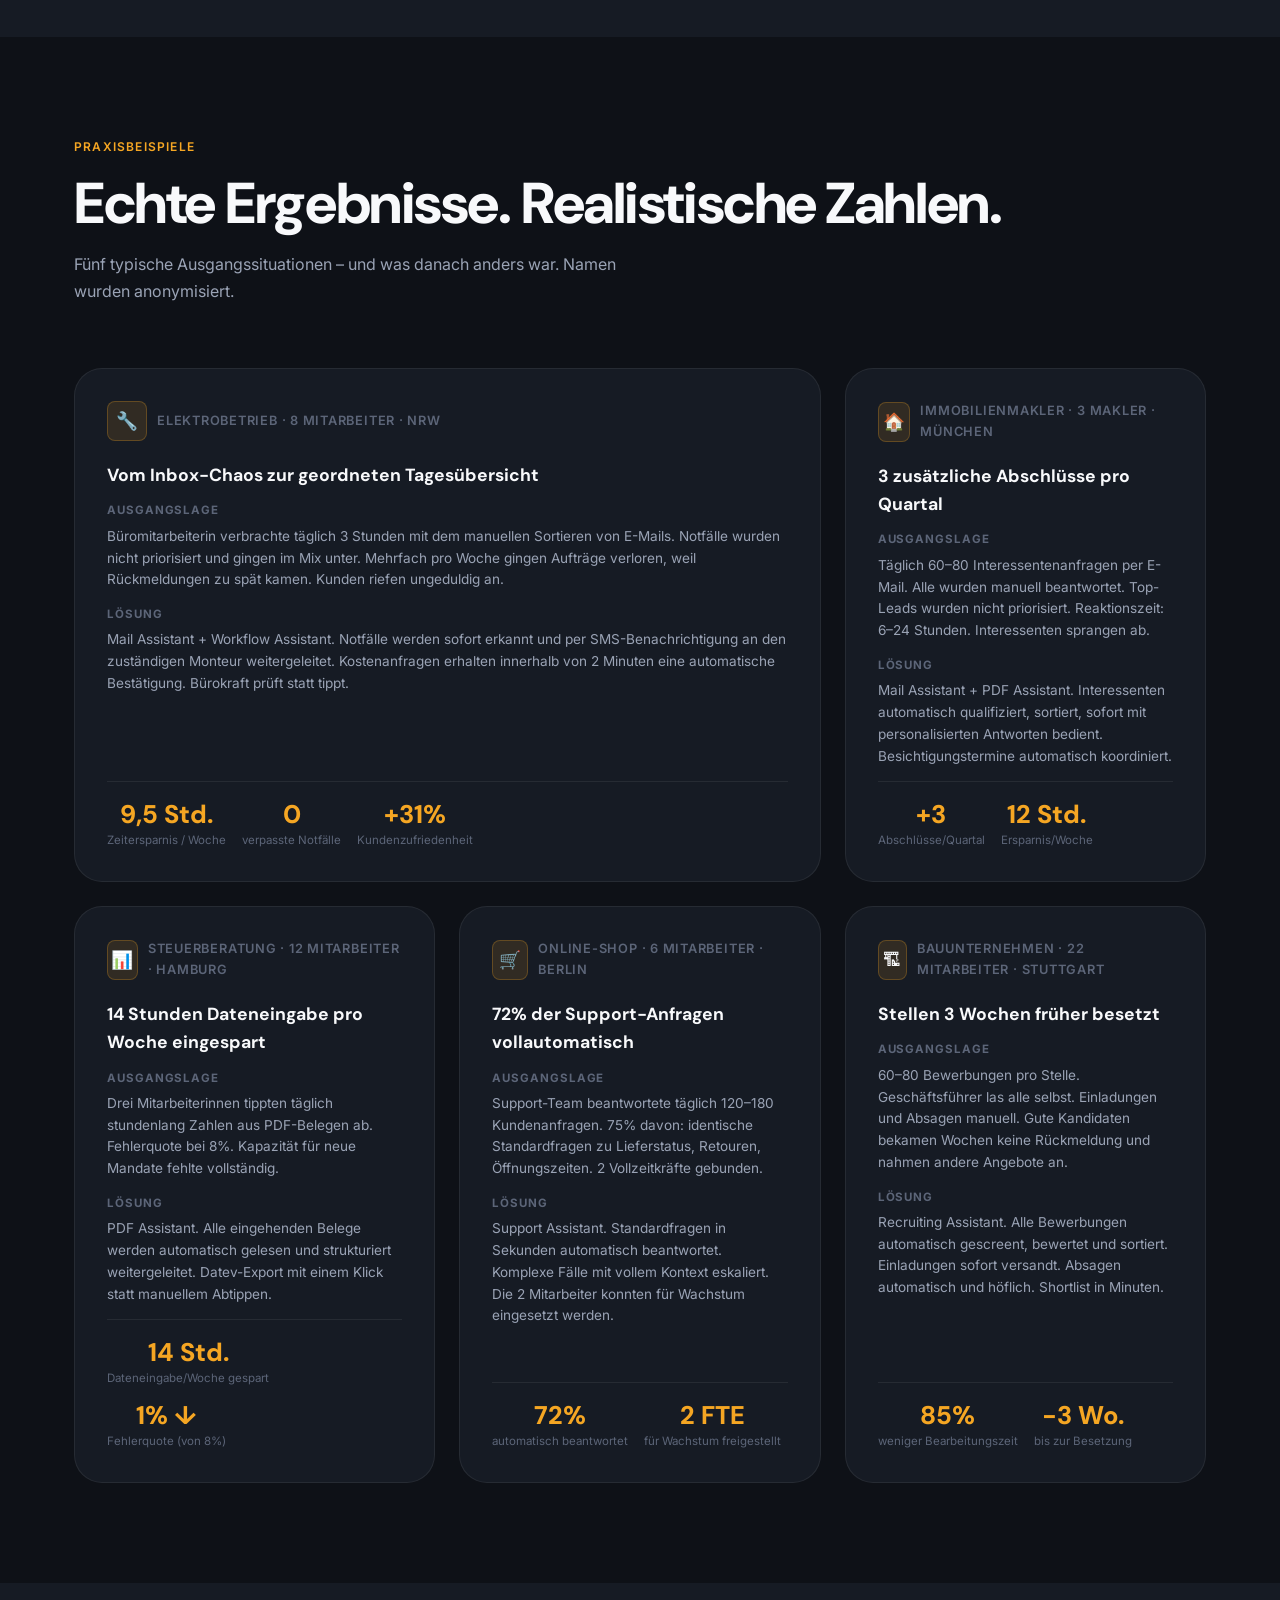
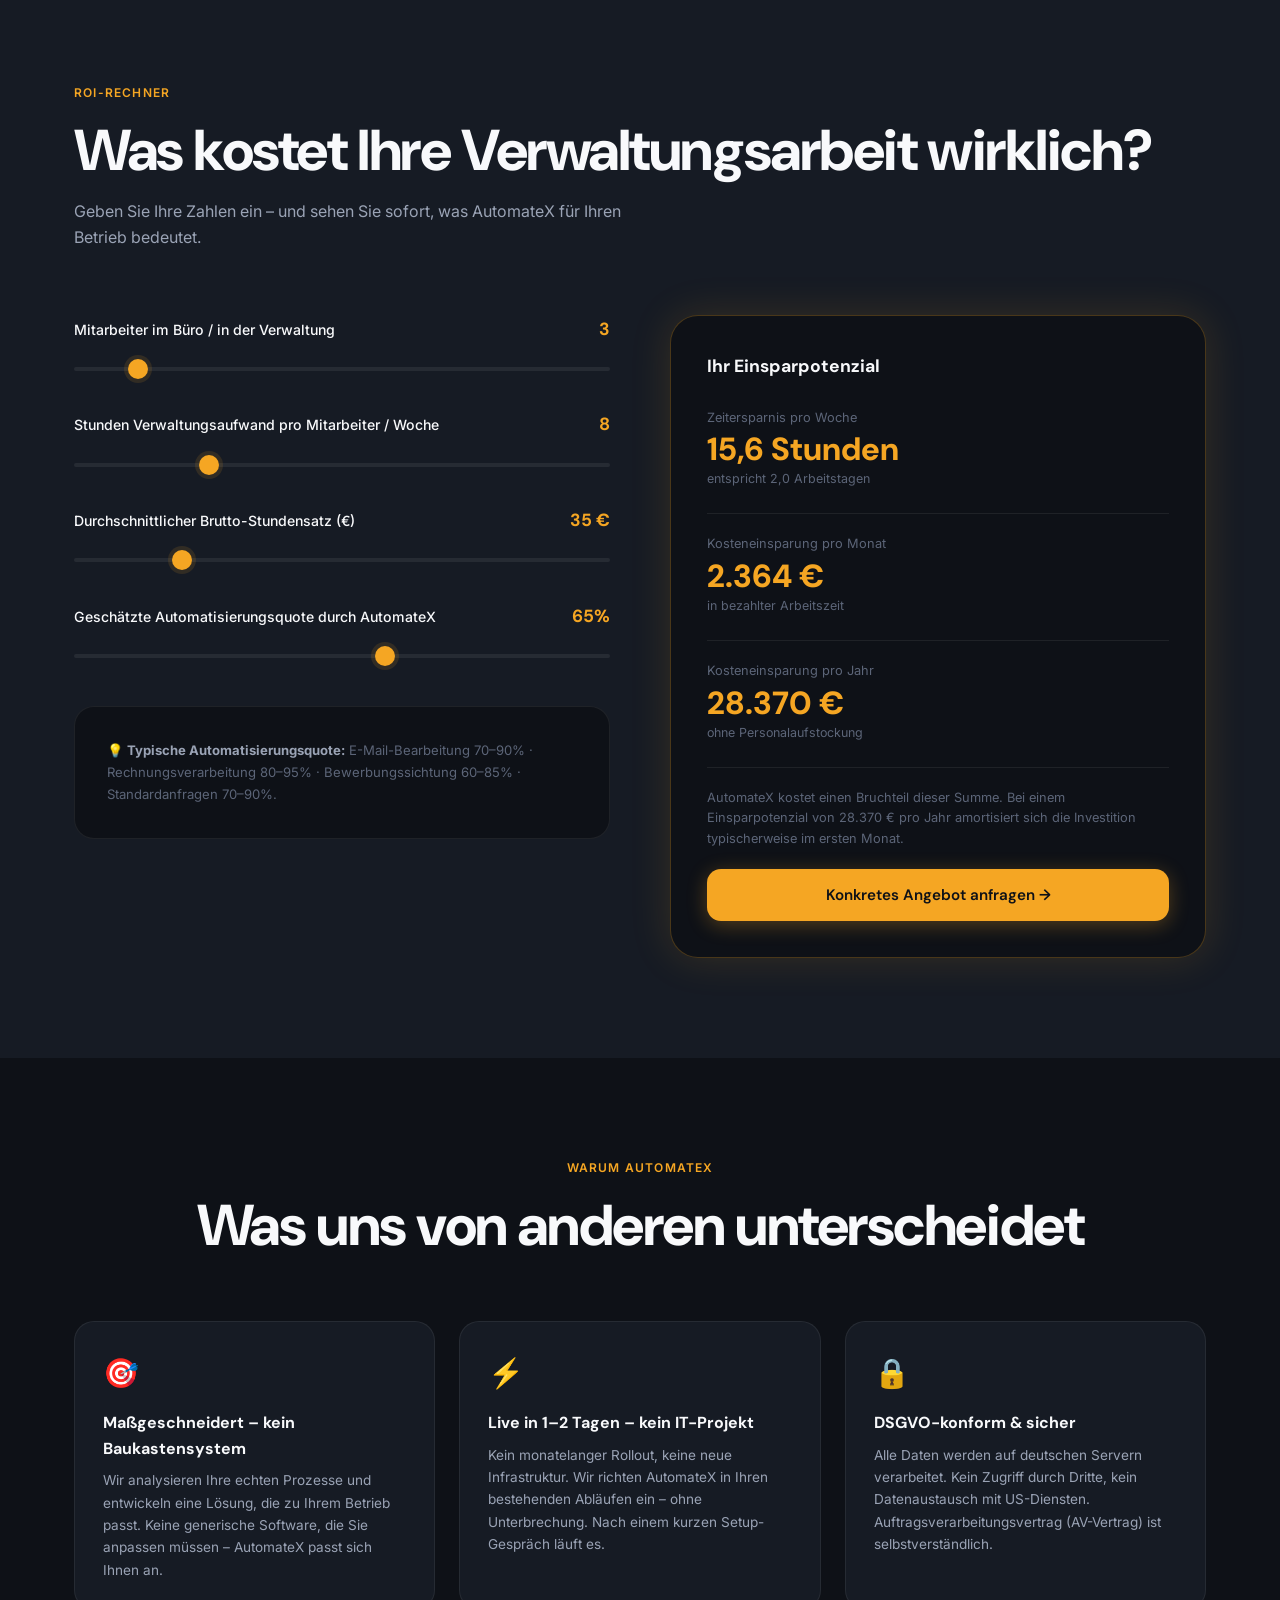
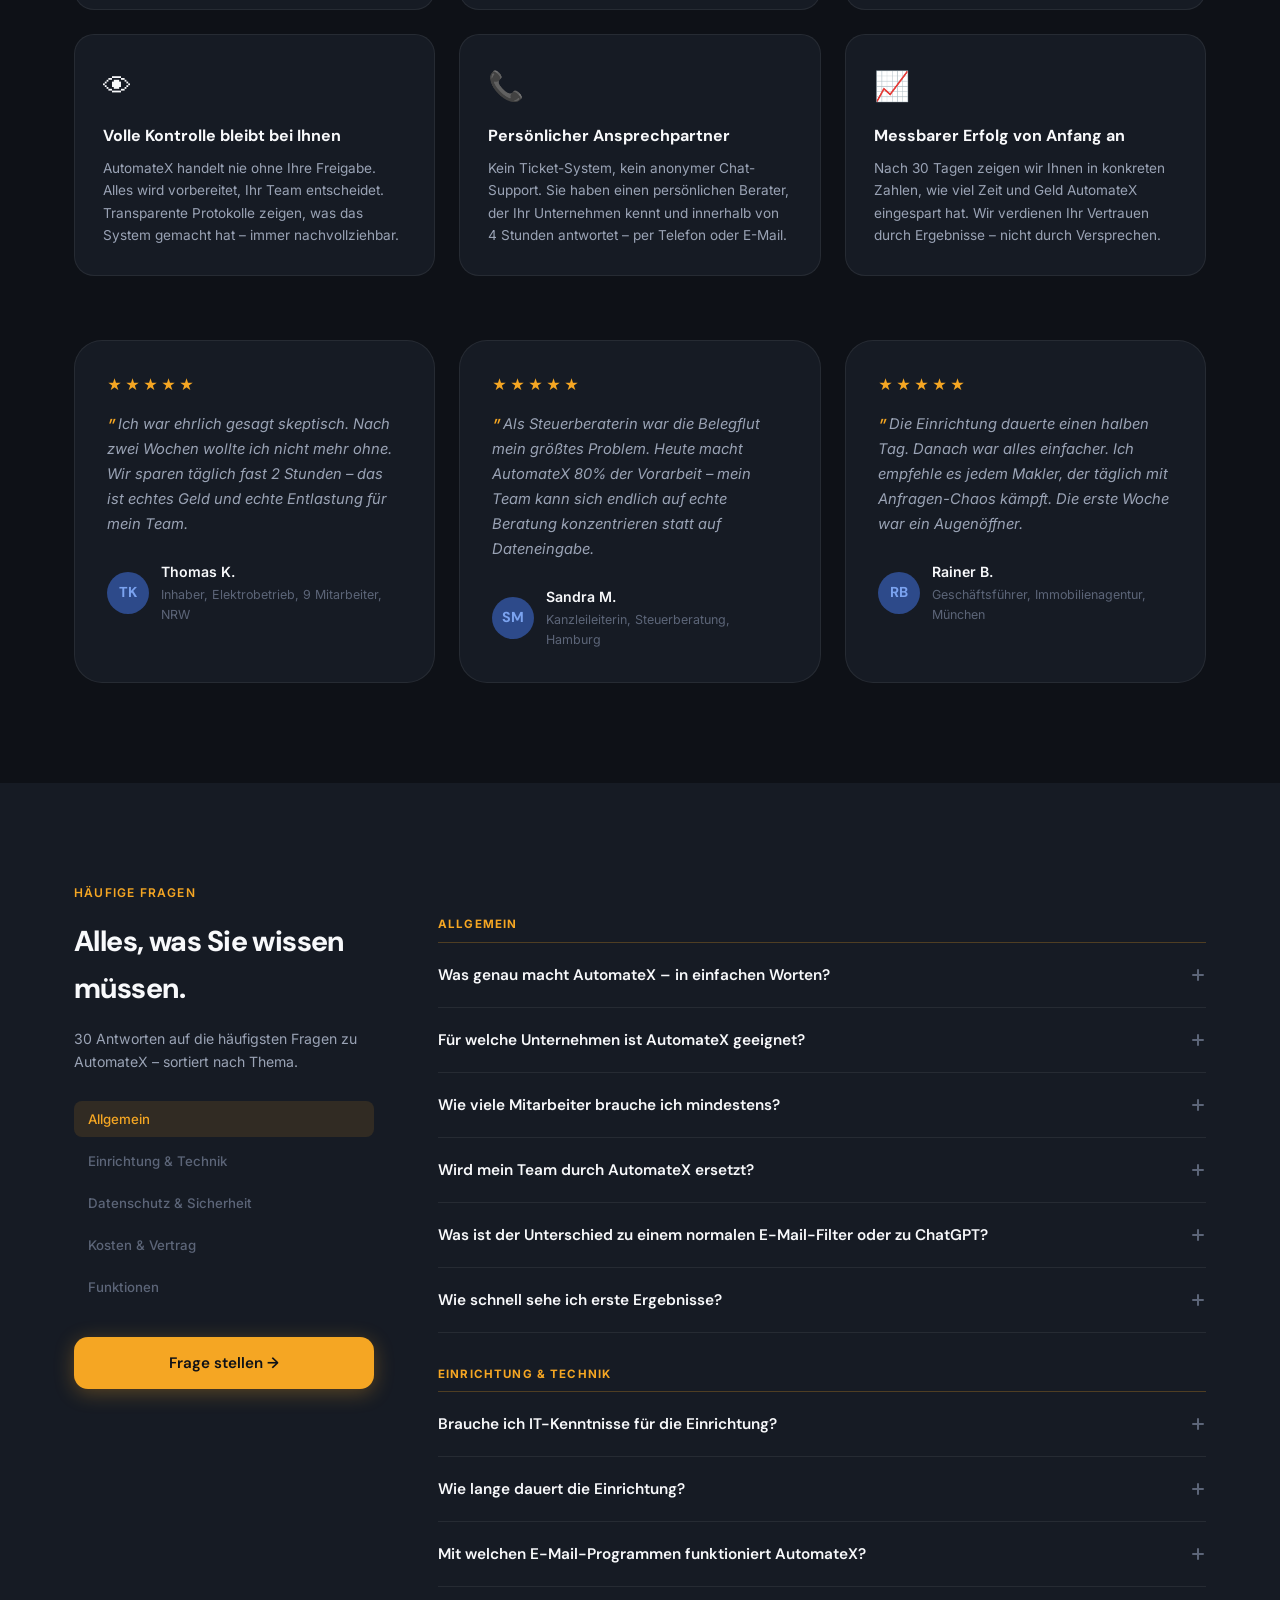
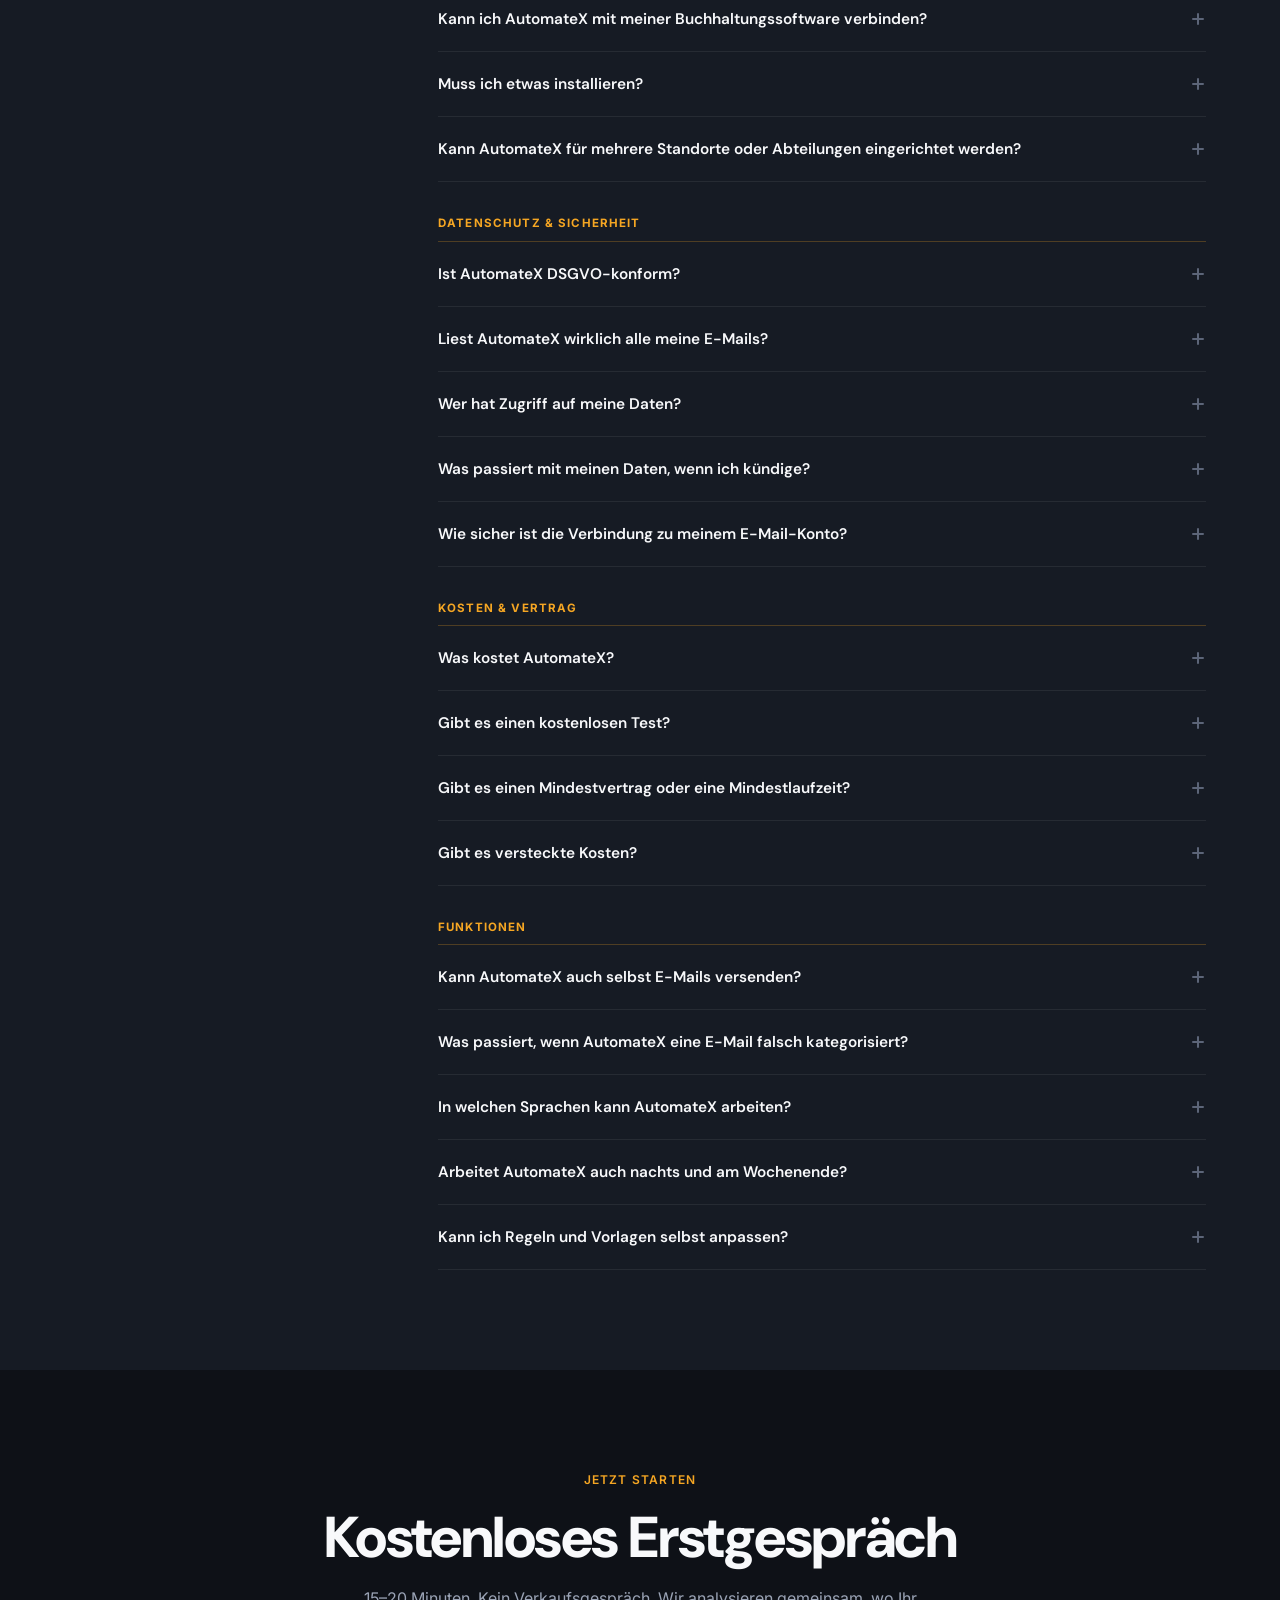
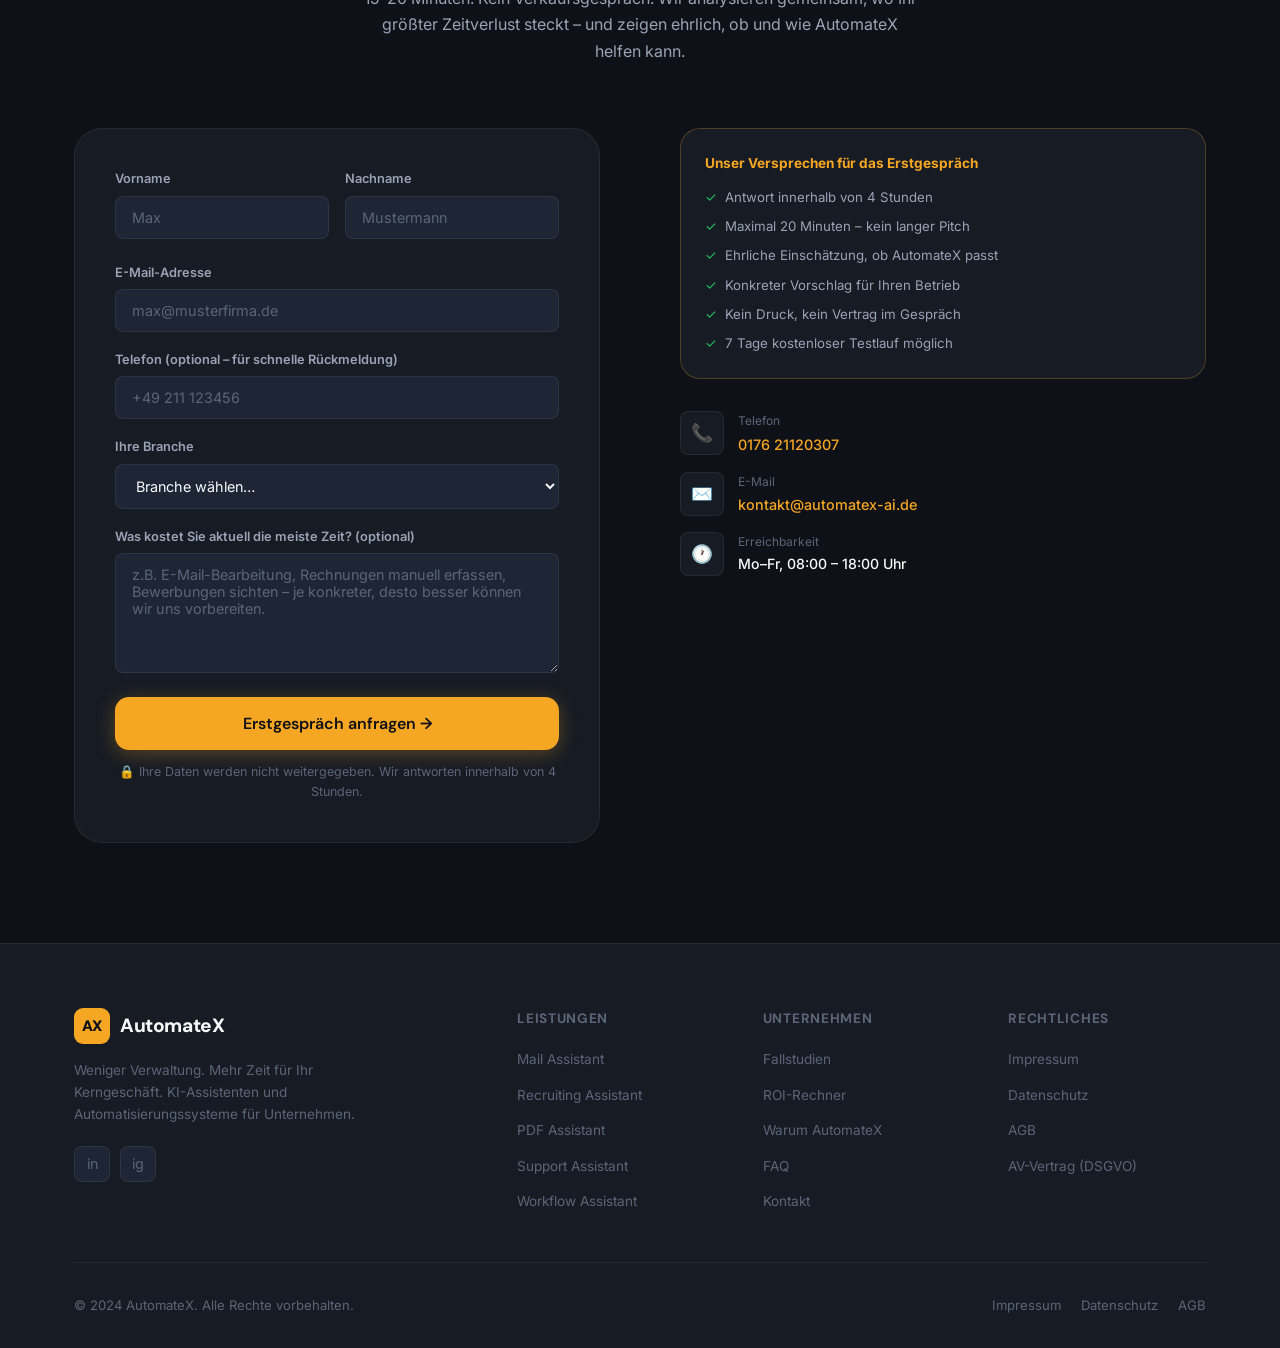
==== commit 4ee15c42: "Add files via upload" ====
--- a/index.html
+++ b/index.html
@@ -657,7 +657,7 @@
           <div class="pricing-name">E-Mails automatisch analysieren</div>
           <p class="pricing-desc">Perfekt für kleine Unternehmen, Handwerker und Selbstständige.</p>
           <div class="pricing-price">
-            <div class="pricing-setup">149 € <span>Einrichtung</span></div>
+            <div class="pricing-setup">ab 149 € <span>Einrichtung</span></div>
             <div class="pricing-monthly">49 € <span>/ Monat</span></div>
           </div>
           <ul class="pricing-list">
@@ -675,7 +675,7 @@
           <div class="pricing-name">Analyse, Leads &amp; Vertrieb</div>
           <p class="pricing-desc">Alles aus Starter plus erweiterte Vertriebs-Intelligenz.</p>
           <div class="pricing-price">
-            <div class="pricing-setup">499 € <span>Einrichtung</span></div>
+            <div class="pricing-setup">ab 499 € <span>Einrichtung</span></div>
             <div class="pricing-monthly">149 € <span>/ Monat</span></div>
           </div>
           <ul class="pricing-list">
@@ -726,7 +726,7 @@
           <div class="pricing-name">PDFs auslesen &amp; kategorisieren</div>
           <p class="pricing-desc">Kein manuelles Durchsuchen von Dokumenten mehr.</p>
           <div class="pricing-price">
-            <div class="pricing-setup">199 € <span>Einrichtung</span></div>
+            <div class="pricing-setup">ab 199 € <span>Einrichtung</span></div>
             <div class="pricing-monthly">69 € <span>/ Monat</span></div>
           </div>
           <ul class="pricing-list">
@@ -743,7 +743,7 @@
           <div class="pricing-name">Dokumente analysieren &amp; verarbeiten</div>
           <p class="pricing-desc">Alles aus Starter plus tiefe Dokumentenanalyse.</p>
           <div class="pricing-price">
-            <div class="pricing-setup">699 € <span>Einrichtung</span></div>
+            <div class="pricing-setup">ab 699 € <span>Einrichtung</span></div>
             <div class="pricing-monthly">199 € <span>/ Monat</span></div>
           </div>
           <ul class="pricing-list">
@@ -792,7 +792,7 @@
           <div class="pricing-name">Bewerbungen analysieren &amp; vergleichen</div>
           <p class="pricing-desc">Schnellere Bewerberauswahl ohne stundenlange Lesearbeit.</p>
           <div class="pricing-price">
-            <div class="pricing-setup">249 € <span>Einrichtung</span></div>
+            <div class="pricing-setup">ab 249 € <span>Einrichtung</span></div>
             <div class="pricing-monthly">79 € <span>/ Monat</span></div>
           </div>
           <ul class="pricing-list">
@@ -810,7 +810,7 @@
           <div class="pricing-name">Recruiting automatisieren</div>
           <p class="pricing-desc">Alles aus Starter plus vollständige Prozessautomatisierung.</p>
           <div class="pricing-price">
-            <div class="pricing-setup">990 € <span>Einrichtung</span></div>
+            <div class="pricing-setup">ab 990 € <span>Einrichtung</span></div>
             <div class="pricing-monthly">249 € <span>/ Monat</span></div>
           </div>
           <ul class="pricing-list">
@@ -859,7 +859,7 @@
           <div class="pricing-name">Kundenanfragen automatisch beantworten</div>
           <p class="pricing-desc">Sofortreaktionen auf häufige Anfragen rund um die Uhr.</p>
           <div class="pricing-price">
-            <div class="pricing-setup">199 € <span>Einrichtung</span></div>
+            <div class="pricing-setup">ab 199 € <span>Einrichtung</span></div>
             <div class="pricing-monthly">79 € <span>/ Monat</span></div>
           </div>
           <ul class="pricing-list">
@@ -877,7 +877,7 @@
           <div class="pricing-name">Intelligenter Kundenservice</div>
           <p class="pricing-desc">Alles aus Starter plus smarte Priorisierung.</p>
           <div class="pricing-price">
-            <div class="pricing-setup">790 € <span>Einrichtung</span></div>
+            <div class="pricing-setup">ab 790 € <span>Einrichtung</span></div>
             <div class="pricing-monthly">249 € <span>/ Monat</span></div>
           </div>
           <ul class="pricing-list">
@@ -926,7 +926,7 @@
           <div class="pricing-name">Aufgaben &amp; Erinnerungen automatisieren</div>
           <p class="pricing-desc">Keine vergessenen Aufgaben und Prozessschritte mehr.</p>
           <div class="pricing-price">
-            <div class="pricing-setup">499 € <span>Einrichtung</span></div>
+            <div class="pricing-setup">ab 499 € <span>Einrichtung</span></div>
             <div class="pricing-monthly">149 € <span>/ Monat</span></div>
           </div>
           <ul class="pricing-list">
@@ -944,7 +944,7 @@
           <div class="pricing-name">Abteilungsübergreifende Automatisierung</div>
           <p class="pricing-desc">Alles aus Starter plus toolübergreifende Workflows.</p>
           <div class="pricing-price">
-            <div class="pricing-setup">1.990 € <span>Einrichtung</span></div>
+            <div class="pricing-setup">ab 1.990 € <span>Einrichtung</span></div>
             <div class="pricing-monthly">399 € <span>/ Monat</span></div>
           </div>
           <ul class="pricing-list">
